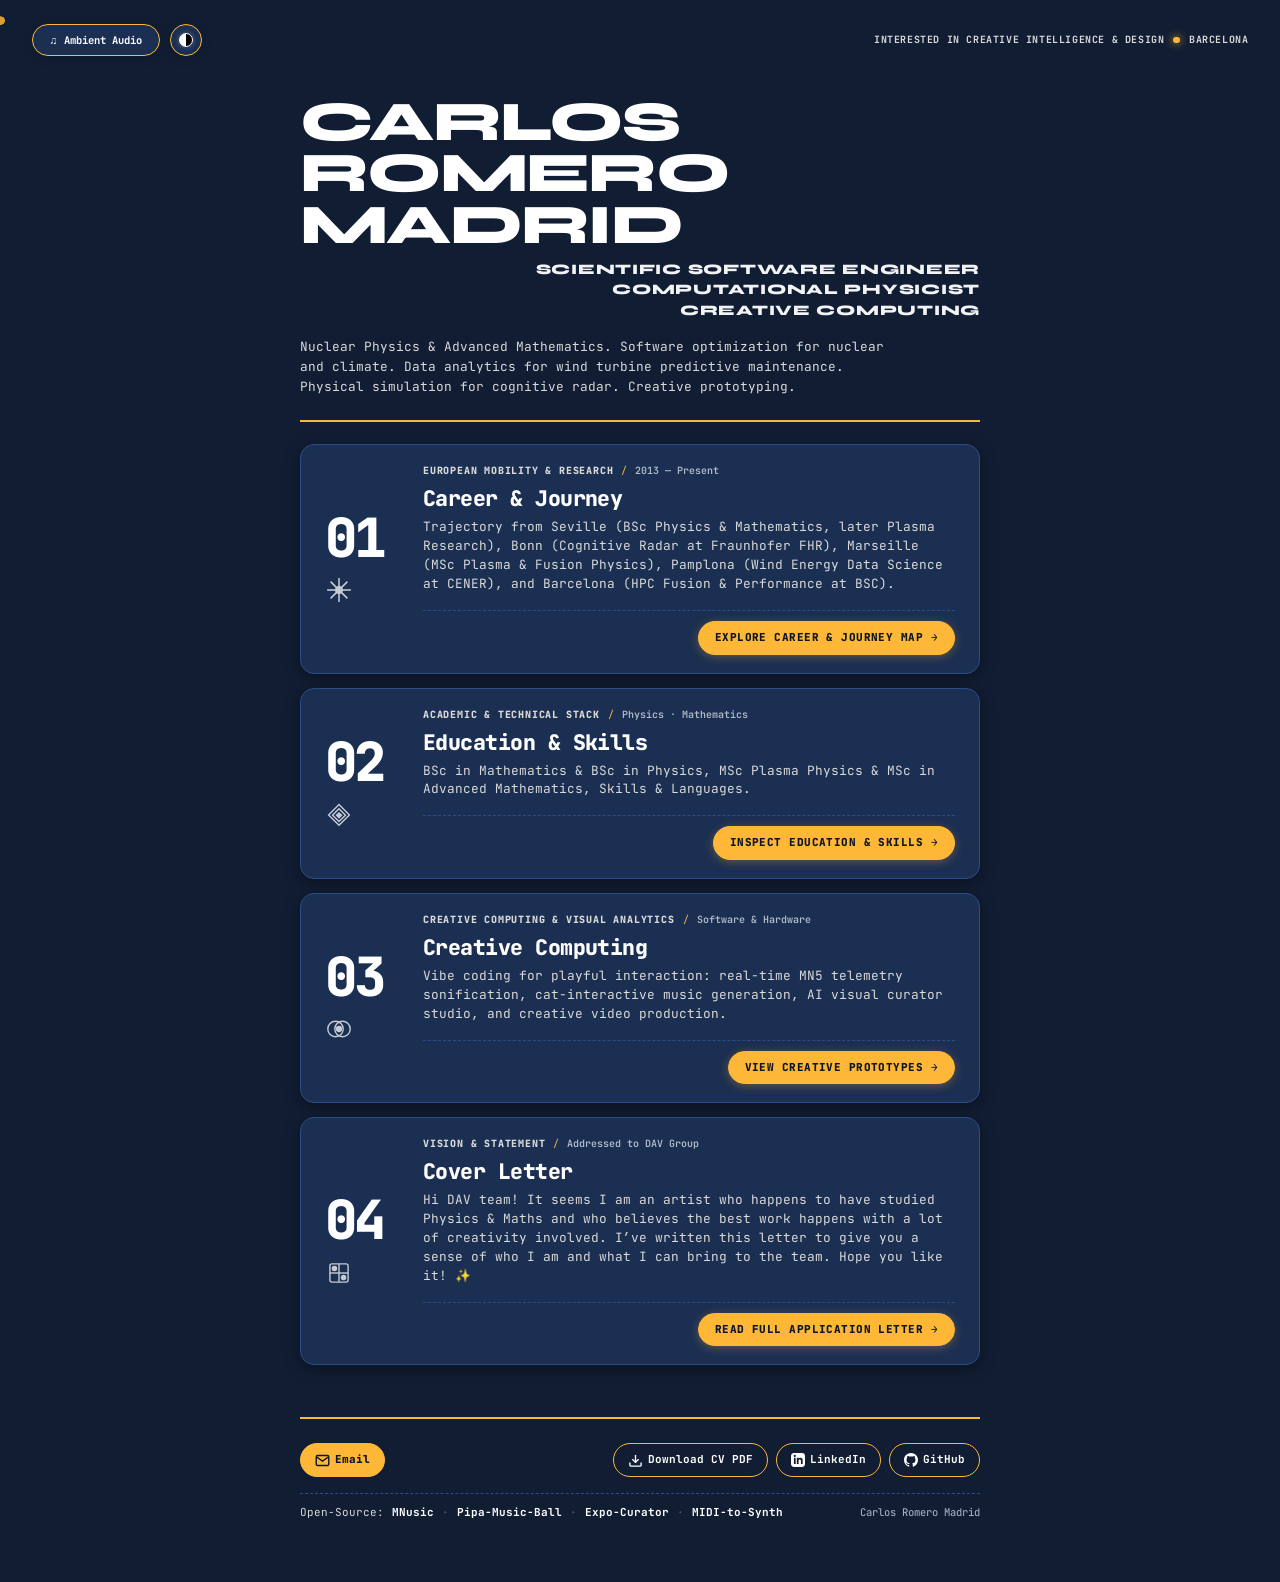
==== builder.html @ df76ac2b "feat: implement interactive in-place visual studio, category sync, and footer button reordering" ====
<!DOCTYPE html>
<html lang="en">
<head>
  <meta charset="UTF-8">
  <meta name="viewport" content="width=device-width, initial-scale=1.0">
  <title>Carlos Romero Madrid — Portfolio & Trajectory</title>
  
  <!-- Curated Modernist Typeface Pairing: Syne 800 & JetBrains Mono -->
  <link rel="preconnect" href="https://fonts.googleapis.com">
  <link rel="preconnect" href="https://fonts.gstatic.com" crossorigin>
  <link href="https://fonts.googleapis.com/css2?family=JetBrains+Mono:ital,wght@0,400;0,500;0,600;0,700;0,800;1,400;1,700&family=Syne:wght@700;800;900&display=swap" rel="stylesheet">
  
  <!-- Favicon: Yellow ball matching webpage aesthetic -->
  <link rel="icon" type="image/svg+xml" href="favicon.svg">
  <link rel="icon" type="image/png" href="favicon.png">
  <link rel="shortcut icon" href="favicon.ico">
  
  <!-- Leaflet CSS & JS for high quality real interactive map -->
  <link rel="stylesheet" href="https://unpkg.com/leaflet@1.9.4/dist/leaflet.css" integrity="sha256-p4NxAoJBhIIN+hmNHrzRCf9tD/miZyoHS5obTRR9BMY=" crossorigin=""/>
  <script src="https://unpkg.com/leaflet@1.9.4/dist/leaflet.js" integrity="sha256-20nQCchB9co0qIjJZRGuk2/Z9VM+kNiyxNV1lvTlZBo=" crossorigin=""></script>

  <!-- External Content Config (Synchronously preloads cover letter data) -->
  <script src="cover_letter.js"></script>

  <!-- In-Place Interactive Editor Styles (Admin Only) -->
  <link rel="stylesheet" href="editor.css">

  <style>
    /* =========================================================
       HIGH-CONTRAST BLACK & WHITE EDITORIAL DESIGN SYSTEM
       Default: Day Mode (Luminous White Canvas)
       Toggle:  Night Mode (80% Black Canvas #333333)
       Typography: Syne 800 (Header + Subtitle) · JetBrains Mono (The Rest)
       ========================================================= */
    :root {
      /* Day Mode Palette: Crimson & Raw Linen (Default on page load) */
      --bw-bg: #f7f4ea; /* Raw Washi Paper Linen */
      --bw-surface: #ffffff;
      --bw-surface-hover: #fff4b8; /* Luminous Golden Butter Yellow */
      --bw-surface-sunken: #eee9dc;
      
      --bw-border: #c92a2a; /* Sumi Lacquer Crimson */
      --bw-border-medium: #1d1c19; /* Sumi Ink Black */
      --bw-border-subtle: #ddd6c3;
      
      --bw-text: #1d1c19;
      --bw-text-muted: #56534a;
      --bw-text-dim: #888275;
      
      --bw-btn-bg: #c92a2a;
      --bw-btn-text: #ffffff;
      --bw-btn-border: #1d1c19;
      --bw-btn-hover-bg: #de3535;
      
      --bw-pill-bg: #ede7d7;
      --bw-pill-text: #c92a2a;
      --bw-pill-border: #c92a2a;

      /* Typography Family Design Tokens: Syne 800 + JetBrains Mono */
      --font-display: 'Syne', sans-serif;
      --font-mono: 'JetBrains Mono', monospace;
      --font-body: 'JetBrains Mono', monospace;
    }

    /* Editorial Day Palette (Classic High-Contrast B&W) */
    html.theme-editorial-day, body.theme-editorial-day {
      --bw-bg: #ffffff;
      --bw-surface: #ffffff;
      --bw-surface-hover: #f5f5f5;
      --bw-surface-sunken: #f8f8f8;
      
      --bw-border: #000000;
      --bw-border-medium: #b0b0b0;
      --bw-border-subtle: #e4e4e7;
      
      --bw-text: #000000;
      --bw-text-muted: #52525b;
      --bw-text-dim: #888888;
      
      --bw-btn-bg: #000000;
      --bw-btn-text: #ffffff;
      --bw-btn-border: #000000;
      --bw-btn-hover-bg: #27272a;
      
      --bw-pill-bg: #f4f4f5;
      --bw-pill-text: #000000;
      --bw-pill-border: #d4d4d8;
    }

    /* Night Mode Palette (80% Black Canvas #333333 instead of 100% #000000) */
    html.theme-night, body.theme-night {
      --bw-bg: #333333; /* 80% black */
      --bw-surface: #262626;
      --bw-surface-hover: #363636;
      --bw-surface-sunken: #1c1c1c;
      
      --bw-border: #ffffff;
      --bw-border-medium: #666666;
      --bw-border-subtle: #444444;
      
      --bw-text: #ffffff;
      --bw-text-muted: #d4d4d8;
      --bw-text-dim: #a1a1aa;
      
      --bw-btn-bg: #ffffff;
      --bw-btn-text: #000000;
      --bw-btn-border: #ffffff;
      --bw-btn-hover-bg: #e4e4e7;
      
      --bw-pill-bg: #202020;
      --bw-pill-text: #ffffff;
      --bw-pill-border: #444444;
    }

    /* =========================================================
       COLOR PALETTES SUITE (Selectable via Dropdown Menu)
       ========================================================= */

    /* Palette 1: Black & Silver (Obsidian & Liquid Chrome) */
    html.theme-black-silver, body.theme-black-silver {
      --bw-bg: #0b0c0e;
      --bw-surface: #14161b;
      --bw-surface-hover: #1e2129;
      --bw-surface-sunken: #0e1014;
      
      --bw-border: #d4d8e2; /* Liquid Sterling Silver */
      --bw-border-medium: #88909f; /* Brushed Chrome */
      --bw-border-subtle: #2b303c;
      
      --bw-text: #f0f3f8; /* Platinum Silver */
      --bw-text-muted: #b4bac6; /* Cool Silver Mist */
      --bw-text-dim: #707888;
      
      --bw-btn-bg: #d4d8e2;
      --bw-btn-text: #0b0c0e;
      --bw-btn-border: #d4d8e2;
      --bw-btn-hover-bg: #eef1f7;
      
      --bw-pill-bg: #1a1d24;
      --bw-pill-text: #e2e6ef;
      --bw-pill-border: #3b4252;
    }

    /* Palette 2: Touareg & Couple of Complementaries (Cobalt, Desert Sand & Terracotta) */
    html.theme-touareg, body.theme-touareg {
      --bw-bg: #0a1420; /* Deep Saharan Night Indigo */
      --bw-surface: #12243a; /* Touareg Cobalt Blue */
      --bw-surface-hover: #193352;
      --bw-surface-sunken: #0c1827;
      
      --bw-border: #e07a5f; /* Terracotta Desert Copper */
      --bw-border-medium: #f4a261; /* Saharan Dune Sand / Golden Ochre */
      --bw-border-subtle: #1f3b5e;
      
      --bw-text: #faf7f2; /* Saharan Dune Linen */
      --bw-text-muted: #cad7e5; /* Twilight Blue Mist */
      --bw-text-dim: #7b97b5;
      
      --bw-btn-bg: #e07a5f;
      --bw-btn-text: #0a1420;
      --bw-btn-border: #f4a261;
      --bw-btn-hover-bg: #eb8c73;
      
      --bw-pill-bg: #162c47;
      --bw-pill-text: #f4a261;
      --bw-pill-border: #e07a5f;
    }

    /* Palette 3: Yellow & A Complementary (Bauhaus Solar Yellow & Electric Iris Violet) */
    html.theme-cyber-yellow, body.theme-cyber-yellow {
      --bw-bg: #0c0d10; /* Deep Carbon Obsidian */
      --bw-surface: #17181f; /* Matte Graphite */
      --bw-surface-hover: #22232d;
      --bw-surface-sunken: #111217;
      
      --bw-border: #ffe600; /* Solar Bauhaus Yellow */
      --bw-border-medium: #7c5cff; /* Electric Iris Violet Complementary */
      --bw-border-subtle: #2f2a48;
      
      --bw-text: #ffffff;
      --bw-text-muted: #d8d8e5;
      --bw-text-dim: #8b8b9e;
      
      --bw-btn-bg: #ffe600;
      --bw-btn-text: #0c0d10;
      --bw-btn-border: #ffe600;
      --bw-btn-hover-bg: #fff04d;
      
      --bw-pill-bg: #1f1c34;
      --bw-pill-text: #ffe600;
      --bw-pill-border: #7c5cff;
    }

    /* Palette 4: Nordic Pine & Copper (LUMI Supercomputing / Finnish Spruce) */
    html.theme-nordic-pine, body.theme-nordic-pine {
      --bw-bg: #081410; /* Boreal Spruce Forest */
      --bw-surface: #10241c; /* Dark Alpine Pine */
      --bw-surface-hover: #183529;
      --bw-surface-sunken: #0c1a14;
      
      --bw-border: #3ddc97; /* Northern Lights Aurora Mint */
      --bw-border-medium: #e26d46; /* Arctic Sauna Copper */
      --bw-border-subtle: #1c3d2f;
      
      --bw-text: #f1f7f3; /* Birch Snow White */
      --bw-text-muted: #afc9bd;
      --bw-text-dim: #688c7c;
      
      --bw-btn-bg: #e26d46;
      --bw-btn-text: #081410;
      --bw-btn-border: #3ddc97;
      --bw-btn-hover-bg: #eb7f5a;
      
      --bw-pill-bg: #152e24;
      --bw-pill-text: #3ddc97;
      --bw-pill-border: #e26d46;
    }

    /* Palette 5: MareNostrum 5 (Deep Mediterranean Blue & Champagne Gold) */
    html.theme-marenostrum, body.theme-marenostrum {
      --bw-bg: #050e1d; /* Supercomputing Deep Ocean */
      --bw-surface: #0c1b33; /* MareNostrum Cobalt */
      --bw-surface-hover: #132749;
      --bw-surface-sunken: #071325;
      
      --bw-border: #00f0ff; /* Interconnect Petascale Cyan */
      --bw-border-medium: #d4af37; /* Torre Girona Chapel Gold */
      --bw-border-subtle: #16325c;
      
      --bw-text: #f2f7fd; /* Starlight Ice White */
      --bw-text-muted: #b4c9e4;
      --bw-text-dim: #6986ab;
      
      --bw-btn-bg: #d4af37;
      --bw-btn-text: #050e1d;
      --bw-btn-border: #00f0ff;
      --bw-btn-hover-bg: #e5c358;
      
      --bw-pill-bg: #102340;
      --bw-pill-text: #00f0ff;
      --bw-pill-border: #d4af37;
    }

    /* Palette 6: Crimson & Raw Linen (Japanese Editorial Warm Paper) */
    html.theme-crimson-linen, body.theme-crimson-linen {
      --bw-bg: #f7f4ea; /* Raw Washi Paper Linen */
      --bw-surface: #ffffff;
      --bw-surface-hover: #fff4b8; /* Luminous Golden Butter Yellow */
      --bw-surface-sunken: #eee9dc;
      
      --bw-border: #c92a2a; /* Sumi Lacquer Crimson */
      --bw-border-medium: #1d1c19; /* Sumi Ink Black */
      --bw-border-subtle: #ddd6c3;
      
      --bw-text: #1d1c19;
      --bw-text-muted: #56534a;
      --bw-text-dim: #888275;
      
      --bw-btn-bg: #c92a2a;
      --bw-btn-text: #ffffff;
      --bw-btn-border: #1d1c19;
      --bw-btn-hover-bg: #de3535;
      
      --bw-pill-bg: #ede7d7;
      --bw-pill-text: #c92a2a;
      --bw-pill-border: #c92a2a;
    }

    /* Palette 7: Deep Blue & Glacial Salt (Image 1 Palette) */
    /* Palette 7: Deep Blue & Glacial Salt (Default Night Mode) */
    /* Deep Blue #111d33 · Surface #1b2f52 · Accent Yellow #FEB737 · Glacial Salt #B1BBC8 */
    html.theme-deep-blue, body.theme-deep-blue {
      --bw-bg: #111d33;
      --bw-surface: #1b2f52;
      --bw-surface-hover: #233e6b;
      --bw-surface-sunken: #0c1626;
      
      --bw-border: #FEB737; /* Honey Yellow outer line as card 2 */
      --bw-border-medium: #FEB737;
      --bw-border-subtle: #2A4D88; /* Deep Blue */
      
      --bw-text: #ffffff;
      --bw-text-muted: #D9D9D8; /* Concerto */
      --bw-text-dim: #B1BBC8; /* Glacial Salt */
      
      --bw-btn-bg: #FEB737; /* Yellow highlight button */
      --bw-btn-text: #0c1626; /* Deep obsidian for max contrast */
      --bw-btn-border: #FEB737;
      --bw-btn-hover-bg: #ffd276;
      
      --bw-pill-bg: #152542;
      --bw-pill-text: #FEB737;
      --bw-pill-border: #FEB737;
    }

    /* In Deep Blue & Glacial: cards at rest have clean subtle dark borders */
    body.theme-deep-blue .editorial-card {
      border: 1.5px solid var(--bw-border-subtle) !important;
      background: #1b2f52 !important;
      box-shadow: 0 4px 16px rgba(0, 0, 0, 0.35) !important;
    }
    /* The yellow outer line ONLY appears when HOVERING over the cards */
    body.theme-deep-blue .editorial-card:hover {
      border: 2px solid #FEB737 !important;
      background: #233e6b !important;
      box-shadow: 0 10px 28px rgba(254, 183, 55, 0.32) !important;
      transform: translateY(-2px);
    }

    /* In Deep Blue & Glacial: "Explore" "View..." action prompt boxes are yellow #FEB737 */
    body.theme-deep-blue .action-prompt-btn {
      background: #FEB737 !important;
      color: #0c1626 !important;
      border: 1.5px solid #FEB737 !important;
      font-weight: 800 !important;
      box-shadow: 0 2px 10px rgba(254, 183, 55, 0.30) !important;
    }
    body.theme-deep-blue .action-prompt-btn:hover,
    body.theme-deep-blue .editorial-card:hover .action-prompt-btn {
      background: #ffd276 !important;
      color: #0c1626 !important;
      border-color: #ffd276 !important;
      box-shadow: 0 4px 18px rgba(254, 183, 55, 0.50) !important;
      transform: translateY(-2px);
    }

    body.theme-deep-blue .btn-hero-primary {
      background: #FEB737 !important;
      color: #0c1626 !important;
      border: 1.5px solid #FEB737 !important;
      font-weight: 800 !important;
    }
    body.theme-deep-blue .btn-hero-primary:hover {
      background: #ffd276 !important;
      color: #0c1626 !important;
    }

    /* Palette 8: Indigo, Honey & Periwinkle (Image 2 Palette Dark) */
    /* Indigo #543786 · Honey #FEB737 · Periwinkle #A7B5FE · Sea Breeze #7BB8C0 · Lemon Meringue #FFEBAD */
    html.theme-indigo-honey, body.theme-indigo-honey {
      --bw-bg: #1c112e;
      --bw-surface: #2d1b4a; /* Indigo Base */
      --bw-surface-hover: #3d2564;
      --bw-surface-sunken: #150c23;
      
      --bw-border: #FEB737; /* Honey */
      --bw-border-medium: #A7B5FE; /* Periwinkle */
      --bw-border-subtle: #543786; /* Indigo */
      
      --bw-text: #FFEBAD; /* Lemon Meringue */
      --bw-text-muted: #A7B5FE; /* Periwinkle */
      --bw-text-dim: #7BB8C0; /* Sea Breeze */
      
      --bw-btn-bg: #FEB737; /* Honey */
      --bw-btn-text: #1c112e;
      --bw-btn-border: #FFEBAD; /* Lemon Meringue */
      --bw-btn-hover-bg: #ffc966;
      
      --bw-pill-bg: #271642;
      --bw-pill-text: #FFEBAD; /* Lemon Meringue */
      --bw-pill-border: #7BB8C0; /* Sea Breeze */
    }

    /* Palette 9: Lemon Meringue & Sea Breeze (Image 2 Palette Light) */
    html.theme-lemon-meringue, body.theme-lemon-meringue {
      --bw-bg: #FFEBAD; /* Lemon Meringue Canvas */
      --bw-surface: #fffdf5;
      --bw-surface-hover: #fcf4dc;
      --bw-surface-sunken: #f5df9c;
      
      --bw-border: #543786; /* Indigo */
      --bw-border-medium: #7BB8C0; /* Sea Breeze */
      --bw-border-subtle: #e5cd85;
      
      --bw-text: #543786; /* Indigo */
      --bw-text-muted: #3a2260;
      --bw-text-dim: #7BB8C0; /* Sea Breeze */
      
      --bw-btn-bg: #543786; /* Indigo */
      --bw-btn-text: #FFEBAD; /* Lemon Meringue */
      --bw-btn-border: #FEB737; /* Honey */
      --bw-btn-hover-bg: #6e48b0;
      
      --bw-pill-bg: #f8e5b0;
      --bw-pill-text: #543786;
      --bw-pill-border: #7BB8C0; /* Sea Breeze */
    }

    * {
      box-sizing: border-box;
      margin: 0;
      padding: 0;
    }

    html {
      margin: 0;
      padding: 0;
      box-sizing: border-box;
      min-height: 100vh;
      overflow-y: scroll; /* Dedicated viewport vertical scrollbar */
      overflow-x: hidden;
      background-color: var(--bw-bg);
      color: var(--bw-text);
      transition: background-color 0.25s ease, color 0.25s ease;
    }

    body {
      margin: 0;
      padding: 0;
      box-sizing: border-box;
      min-height: 100vh;
      overflow: visible;
      background-color: var(--bw-bg);
      color: var(--bw-text);
      font-family: var(--font-body);
      font-size: 13.5px;
      line-height: 1.6;
      display: flex;
      flex-direction: column;
      align-items: center;
      position: relative;
      transition: background-color 0.25s ease, color 0.25s ease;
    }

    /* Subtle Ambient Canvas Background */
    #ambient-particles-canvas {
      position: fixed;
      top: 0;
      left: 0;
      width: 100vw;
      height: 100vh;
      pointer-events: none;
      z-index: 0;
      opacity: 0.85;
    }

    /* MAIN CONTAINER — Horizontally narrower (720px) with balanced 2.5cm-higher breathing room */
    .container {
      max-width: 720px;
      width: 100%;
      margin: 0 auto;
      padding: clamp(70px, 9vh, 90px) 20px 60px;
      display: flex;
      flex-direction: column;
      position: relative;
      z-index: 1;
      box-sizing: border-box;
    }

    /* =========================================================
       HERO HEADER — Typographic, Compact Vertical Height
       ========================================================= */
    .hero-header {
      padding: 16px 0 24px;
      display: flex;
      flex-direction: column;
      gap: 16px;
      border-bottom: 2px solid var(--bw-border);
      margin-bottom: 22px;
    }

    /* Top Status Dock — Positioned absolutely so it naturally scrolls up with the page & NEVER intersects below */
    .top-status-dock {
      position: absolute;
      top: 24px;
      right: 32px;
      height: 32px;
      z-index: 900;
      display: flex;
      align-items: center;
      justify-content: flex-end;
      transition: opacity 0.18s cubic-bezier(0.16, 1, 0.3, 1), transform 0.18s cubic-bezier(0.16, 1, 0.3, 1);
      will-change: opacity, transform;
    }

    /* Rapid fade-out on scroll: Disappears fast across a short vertical space */
    .top-status-dock.is-scrolled {
      opacity: 0 !important;
      pointer-events: none !important;
      transform: translateY(-8px) !important;
    }

    .status-badge {
      display: inline-flex;
      align-items: center;
      font-family: var(--font-mono);
      font-size: 10px;
      font-weight: 700;
      letter-spacing: 0.06em;
      text-transform: uppercase;
      color: var(--bw-text-muted);
      white-space: nowrap;
      min-width: 0;
      line-height: 1;
    }

    .status-text-full,
    .status-text-short {
      display: inline-flex;
      align-items: center;
      gap: 8px;
    }

    .status-text-short {
      display: none;
    }

    @media (max-width: 1140px) {
      .status-text-full {
        display: none;
      }
      .status-text-short {
        display: inline-flex;
      }
    }

    .status-dot {
      width: 6.5px;
      height: 6.5px;
      border-radius: 50%;
      background: var(--bw-border);
      box-shadow: 0 0 8px var(--bw-border);
      animation: status-pulse 2s infinite ease-in-out;
      flex-shrink: 0;
      display: inline-block;
      vertical-align: middle;
      margin: 0 1px;
    }
    @keyframes status-pulse {
      0% { opacity: 0.4; transform: scale(0.85); }
      50% { opacity: 1; transform: scale(1.2); }
      100% { opacity: 0.4; transform: scale(0.85); }
    }

    /* Hero Controls — Positioned at the most left, outside the central container */
    .hero-controls {
      position: fixed;
      top: 24px;
      left: 32px;
      z-index: 900;
      display: flex;
      align-items: center;
      gap: 10px;
    }

    @media (max-width: 860px) {
      .container {
        padding-top: 36px;
      }
      .hero-controls {
        position: static;
        justify-content: flex-start;
        max-width: 720px;
        width: 100%;
        margin: 14px auto 0;
        padding: 0 20px;
        box-sizing: border-box;
      }
      .top-status-dock {
        position: static;
        justify-content: flex-end;
        max-width: 720px;
        width: 100%;
        margin: 8px auto 0;
        padding: 0 20px;
        box-sizing: border-box;
        height: auto;
      }
    }

    .btn-ctrl {
      background: var(--bw-surface);
      color: var(--bw-text);
      border: 1.5px solid var(--bw-border-medium);
      border-radius: 9999px;
      padding: 6px 14px;
      font-family: var(--font-mono);
      font-size: 10.5px;
      font-weight: 700;
      cursor: pointer;
      display: inline-flex;
      align-items: center;
      gap: 7px;
      transition: all 0.2s cubic-bezier(0.16, 1, 0.3, 1);
      box-sizing: border-box;
      white-space: nowrap;
      height: 32px;
      box-shadow: 0 3px 12px rgba(0, 0, 0, 0.12);
    }
    .btn-ctrl:hover {
      border-color: var(--bw-border);
      background: var(--bw-surface-hover);
      transform: translateY(-1px);
      box-shadow: 0 6px 18px rgba(0, 0, 0, 0.18);
    }
    .btn-ctrl.playing {
      background: var(--bw-btn-bg);
      color: var(--bw-btn-text);
      border-color: var(--bw-btn-border);
    }

    /* Sleek icon-only toggle button to prevent any overlap with card 01 */
    #btn-theme-toggle {
      width: 32px;
      height: 32px;
      padding: 0;
      justify-content: center;
      flex-shrink: 0;
    }

    #btn-mnusic-audio {
      min-width: 128px;
      justify-content: center;
    }

    /* Palette Dropdown Selector Styling */
    .palette-select-wrap {
      position: relative;
      display: inline-flex;
      align-items: center;
    }

    .palette-select {
      background: var(--bw-surface);
      color: var(--bw-text);
      border: 1.5px solid var(--bw-border-medium);
      border-radius: 9999px;
      padding: 5px 24px 5px 10px;
      font-family: var(--font-mono);
      font-size: 10px;
      font-weight: 700;
      cursor: pointer;
      appearance: none;
      -webkit-appearance: none;
      -moz-appearance: none;
      background-image: url("data:image/svg+xml,%3Csvg xmlns='http://www.w3.org/2000/svg' width='10' height='10' viewBox='0 0 24 24' fill='none' stroke='%23888888' stroke-width='2.5' stroke-linecap='round' stroke-linejoin='round'%3E%3Cpolyline points='6 9 12 15 18 9'%3E%3C/polyline%3E%3C/svg%3E");
      background-repeat: no-repeat;
      background-position: calc(100% - 9px) center;
      background-size: 10px;
      transition: all 0.2s cubic-bezier(0.16, 1, 0.3, 1);
      box-sizing: border-box;
      white-space: nowrap;
      height: 29px;
      min-width: 154px;
    }

    .palette-select:hover {
      border-color: var(--bw-border);
      background-color: var(--bw-surface-hover);
      transform: translateY(-1px);
    }

    .palette-select:focus {
      outline: none;
      border-color: var(--bw-border);
      box-shadow: 0 0 0 2px rgba(0, 0, 0, 0.15);
    }

    .palette-select option {
      background: var(--bw-surface);
      color: var(--bw-text);
      font-family: var(--font-mono);
      font-size: 11px;
      padding: 6px 10px;
    }

    /* Vertical Half-Black Half-White Split Disc Icon */
    .split-disc {
      width: 14px;
      height: 14px;
      border-radius: 50%;
      border: 1.5px solid currentColor;
      background: linear-gradient(to right, #000000 50%, #ffffff 50%);
      display: inline-block;
      flex-shrink: 0;
      box-shadow: 0 0 5px rgba(0, 0, 0, 0.2);
      transition: transform 0.35s cubic-bezier(0.34, 1.56, 0.64, 1);
    }
    .btn-ctrl:hover .split-disc {
      transform: rotate(180deg);
    }
    body.theme-night .split-disc,
    body.theme-black-silver .split-disc,
    body.theme-touareg .split-disc,
    body.theme-cyber-yellow .split-disc,
    body.theme-nordic-pine .split-disc,
    body.theme-marenostrum .split-disc,
    body.theme-deep-blue .split-disc,
    body.theme-indigo-honey .split-disc {
      box-shadow: 0 0 5px rgba(255, 255, 255, 0.3);
      transform: rotate(180deg);
    }
    body.theme-night .btn-ctrl:hover .split-disc,
    body.theme-black-silver .btn-ctrl:hover .split-disc,
    body.theme-touareg .btn-ctrl:hover .split-disc,
    body.theme-cyber-yellow .btn-ctrl:hover .split-disc,
    body.theme-nordic-pine .btn-ctrl:hover .split-disc,
    body.theme-marenostrum .btn-ctrl:hover .split-disc,
    body.theme-deep-blue .btn-ctrl:hover .split-disc,
    body.theme-indigo-honey .btn-ctrl:hover .split-disc {
      transform: rotate(360deg);
    }

    /* Modernist Vector Emblems (Book of Shapes) */
    .shape-emblem {
      width: 28px;
      height: 28px;
      display: inline-flex;
      align-items: center;
      justify-content: center;
      color: var(--bw-text);
      opacity: 0.75;
      margin-top: 6px;
      transition: all 0.3s cubic-bezier(0.34, 1.56, 0.64, 1);
    }
    .editorial-card:hover .shape-emblem {
      opacity: 1;
      transform: scale(1.15) rotate(45deg);
    }

    .hero-name-block {
      display: flex;
      flex-direction: column;
      gap: 8px;
    }

    h1.hero-name {
      font-family: var(--font-display); /* Syne 800 display */
      font-size: clamp(34px, 5.4vw, 56px);
      font-weight: 800;
      letter-spacing: -0.03em;
      line-height: 0.88;
      color: var(--bw-text);
      margin: 0;
      text-transform: uppercase;
      display: flex;
      flex-direction: column;
      gap: 2px;
      overflow: visible;
    }

    .hero-name-line {
      display: block !important;
      width: max-content !important;
      transform-origin: left center !important;
      will-change: transform, letter-spacing;
      backface-visibility: hidden;
      -webkit-backface-visibility: hidden;
    }

    /* Independent, relaxed, slow dynamic stretching for each line — Awakens only after first scroll down */
    body.typography-awakened .hero-name-line-1 {
      animation: stretch-line-1 9.4s ease-in-out infinite alternate !important;
    }

    body.typography-awakened .hero-name-line-2 {
      animation: stretch-line-2 13.0s ease-in-out infinite alternate !important;
      animation-delay: -4.2s !important;
    }

    body.typography-awakened .hero-name-line-3 {
      animation: stretch-line-3 10.8s ease-in-out infinite alternate !important;
      animation-delay: -6.8s !important;
    }

    @keyframes stretch-line-1 {
      0% {
        transform: scaleX(0.96);
        letter-spacing: -0.03em;
      }
      100% {
        transform: scaleX(1.22);
        letter-spacing: 0.04em;
      }
    }

    @keyframes stretch-line-2 {
      0% {
        transform: scaleX(0.94);
        letter-spacing: -0.035em;
      }
      100% {
        transform: scaleX(1.26);
        letter-spacing: 0.05em;
      }
    }

    @keyframes stretch-line-3 {
      0% {
        transform: scaleX(0.95);
        letter-spacing: -0.028em;
      }
      100% {
        transform: scaleX(1.24);
        letter-spacing: 0.042em;
      }
    }

    /* 3 Dedicated Professional Roles positioned below the name at the right of the composition page */
    .hero-roles-right {
      display: flex;
      flex-direction: column;
      align-self: flex-end;
      align-items: flex-end;
      text-align: right;
      margin: 4px 0 10px auto;
      gap: 3px;
      width: fit-content;
    }

    .hero-role-item {
      font-family: var(--font-display); /* Syne 800 display */
      font-size: clamp(11.5px, 1.35vw, 14.5px);
      font-weight: 800;
      letter-spacing: 0.05em;
      text-transform: uppercase;
      color: var(--bw-text);
      opacity: 0.95;
      white-space: nowrap;
      line-height: 1.2;
      text-align: right;
    }

    .hero-discipline {
      display: none;
    }

    .hero-bio {
      font-family: var(--font-mono); /* JetBrains Mono */
      font-size: 12.8px;
      line-height: 1.55;
      color: var(--bw-text-muted);
      max-width: 660px;
      margin: 0;
      display: block;
    }

    .hero-bio-line {
      display: block;
      margin: 0;
      padding: 0;
      line-height: inherit;
    }

    .hero-actions-row {
      display: flex;
      flex-wrap: wrap;
      gap: 8px;
      align-items: center;
      margin-top: 4px;
    }

    .btn-hero {
      display: inline-flex;
      align-items: center;
      gap: 5px;
      padding: 7px 14px;
      border-radius: 9999px;
      font-family: var(--font-mono);
      font-size: 11px;
      font-weight: 700;
      text-decoration: none;
      transition: all 0.22s cubic-bezier(0.16, 1, 0.3, 1);
      cursor: pointer;
      white-space: nowrap;
    }
    .btn-hero-primary {
      background: var(--bw-btn-bg);
      color: var(--bw-btn-text);
      border: 1.5px solid var(--bw-btn-border);
    }
    .btn-hero-primary:hover {
      background: var(--bw-btn-hover-bg);
      transform: translateY(-1px);
      box-shadow: 0 4px 14px rgba(0, 0, 0, 0.2);
    }
    body.theme-night .btn-hero-primary:hover {
      box-shadow: 0 4px 14px rgba(255, 255, 255, 0.25);
    }
    .btn-hero-secondary {
      background: transparent;
      color: var(--bw-text);
      border: 1.5px solid var(--bw-border-medium);
    }
    .btn-hero-secondary:hover {
      border-color: var(--bw-border);
      background: var(--bw-surface-hover);
      transform: translateY(-1px);
    }


    /* =========================================================
       VERTICAL 1-COLUMN LIST WITH BIG NUMBERS ON THE LEFT
       Compact vertical footprint for effortless, minimal scrolling
       ========================================================= */

    .vertical-cards-list {
      display: flex;
      flex-direction: column;
      gap: 14px;
      margin-bottom: 30px;
    }

    .editorial-card {
      background: var(--bw-surface);
      border: 1.5px solid var(--bw-border-subtle);
      border-radius: 14px;
      padding: 18px 24px;
      cursor: pointer;
      position: relative;
      transition: all 0.24s cubic-bezier(0.16, 1, 0.3, 1);
      box-shadow: 0 3px 12px rgba(0, 0, 0, 0.05);
      overflow: hidden;
    }
    .editorial-card:hover {
      border-color: var(--bw-border);
      background: var(--bw-surface-hover);
      transform: translateY(-2px);
      box-shadow: 0 10px 24px rgba(0, 0, 0, 0.10);
    }
    body.theme-crimson-linen .editorial-card:hover {
      box-shadow: 0 10px 24px rgba(200, 140, 20, 0.16), 0 4px 10px rgba(0, 0, 0, 0.06);
    }
    body.theme-night .editorial-card {
      box-shadow: 0 4px 16px rgba(0, 0, 0, 0.35);
    }
    body.theme-night .editorial-card:hover {
      box-shadow: 0 10px 28px rgba(0, 0, 0, 0.5);
    }

    .card-grid-inner {
      display: grid;
      grid-template-columns: 78px 1fr;
      gap: 20px;
      align-items: center;
    }

    /* LEFT COLUMN: THE BIG NUMBER */
    .card-num-col {
      display: flex;
      flex-direction: column;
      align-items: flex-start;
      gap: 8px;
      padding-top: 0;
    }

    .card-big-num {
      font-size: clamp(38px, 4.6vw, 54px);
      font-weight: 900;
      line-height: 0.9;
      letter-spacing: -0.05em;
      color: var(--bw-text);
      display: block;
      transition: transform 0.22s ease;
    }
    .editorial-card:hover .card-big-num {
      transform: scale(1.04);
    }

    /* RIGHT COLUMN: CARD CONTENT */
    .card-content-col {
      display: flex;
      flex-direction: column;
      gap: 6px;
    }

    .card-meta-line {
      display: flex;
      align-items: center;
      gap: 8px;
      flex-wrap: wrap;
    }

    .meta-tag {
      font-family: var(--font-mono);
      font-size: 10px;
      font-weight: 800;
      letter-spacing: 0.08em;
      text-transform: uppercase;
      color: var(--bw-text-muted);
    }

    .meta-bullet {
      color: var(--bw-border-medium);
      font-size: 10px;
    }

    .meta-period {
      font-family: var(--font-mono);
      font-size: 10px;
      font-weight: 600;
      color: var(--bw-text-dim);
    }

    .card-title {
      font-family: var(--font-mono);
      font-size: clamp(17px, 2.1vw, 21.5px);
      font-weight: 800;
      line-height: 1.25;
      letter-spacing: -0.025em;
      color: var(--bw-text);
      margin: 0;
    }

    .card-desc {
      font-size: 12.8px;
      line-height: 1.48;
      color: var(--bw-text-muted);
      margin: 0;
      max-width: 620px;
    }

    .card-action-row {
      display: flex;
      align-items: center;
      justify-content: flex-end;
      margin-top: 10px;
      padding-top: 10px;
      border-top: 1px dashed var(--bw-border-subtle);
    }

    .action-prompt-btn {
      font-family: var(--font-mono);
      font-size: 11px;
      font-weight: 800;
      letter-spacing: 0.04em;
      text-transform: uppercase;
      color: var(--bw-btn-text);
      background: var(--bw-btn-bg);
      border: 1.5px solid var(--bw-btn-border);
      padding: 7px 16px;
      border-radius: 9999px;
      display: inline-flex;
      align-items: center;
      gap: 6px;
      transition: all 0.22s cubic-bezier(0.16, 1, 0.3, 1);
      box-shadow: 0 2px 8px rgba(0, 0, 0, 0.08);
      cursor: pointer;
    }

    .editorial-card:hover .action-prompt-btn {
      background: var(--bw-btn-hover-bg);
      color: var(--bw-btn-text);
      transform: translateX(3px);
      box-shadow: 0 4px 14px rgba(0, 0, 0, 0.16);
    }

    /* SECTION 02: Kept exactly as the others in Day Mode */
    .card-section-02 {
      border: 1.5px solid var(--bw-border-subtle);
      background: var(--bw-surface);
      box-shadow: 0 3px 12px rgba(0, 0, 0, 0.05);
    }
    .card-section-02:hover {
      border-color: var(--bw-border);
      background: var(--bw-surface-hover);
      transform: translateY(-2px);
      box-shadow: 0 10px 24px rgba(0, 0, 0, 0.10);
    }
    #modal-foundations .sub-card {
      border: 1.5px solid var(--bw-border-subtle);
      background: var(--bw-surface);
      box-shadow: 0 4px 14px rgba(0, 0, 0, 0.16);
      transition: all 0.25s ease;
    }
    #modal-foundations .sub-card:hover {
      border-color: var(--bw-border);
      background: var(--bw-surface-hover);
      transform: translateY(-2px);
      box-shadow: 0 8px 24px rgba(0, 0, 0, 0.28);
    }

    /* CURRENT EXPERIENCE HIGHLIGHT */
    .timeline-card.is-current {
      border: 2px solid var(--bw-border) !important;
      background: var(--bw-surface) !important;
      box-shadow: 0 6px 20px rgba(0, 0, 0, 0.22);
      position: relative;
    }
    .current-role-badge {
      display: inline-flex;
      align-items: center;
      gap: 6px;
      font-family: var(--font-mono);
      font-size: 9.5px;
      font-weight: 800;
      color: var(--bw-btn-text);
      background: var(--bw-btn-bg);
      border: 1px solid var(--bw-btn-border);
      padding: 3px 9px;
      border-radius: 9999px;
      margin-bottom: 8px;
      letter-spacing: 0.05em;
      text-transform: uppercase;
    }
    .pulse-dot {
      width: 6px;
      height: 6px;
      border-radius: 50%;
      background: currentColor;
      opacity: 0.9;
      animation: status-pulse 1.8s infinite ease-in-out;
    }
    .t-current-dates {
      font-family: var(--font-mono);
      font-size: 12.5px;
      font-weight: 800;
      color: var(--bw-border);
      margin: 4px 0 10px;
    }

    /* =========================================================
       EXPANDED MODAL OVERLAY (B&W High-Contrast Architecture)
       ========================================================= */
    .modal-overlay {
      position: fixed;
      top: 0;
      left: 0;
      width: 100vw;
      height: 100vh;
      background: rgba(17, 18, 22, 0.65);
      backdrop-filter: blur(10px);
      -webkit-backdrop-filter: blur(10px);
      z-index: 9999;
      display: none;
      align-items: center;
      justify-content: center;
      padding: 30px 20px;
      opacity: 0;
      transition: opacity 0.25s ease;
    }
    .modal-overlay.active {
      display: flex;
      opacity: 1;
    }
    body.theme-crimson-linen .modal-overlay,
    body.theme-editorial-day .modal-overlay,
    body.theme-lemon-meringue .modal-overlay {
      background: rgba(29, 28, 25, 0.45);
    }
    body.theme-night .modal-overlay,
    body.theme-deep-blue .modal-overlay {
      background: rgba(11, 18, 32, 0.82);
    }

    .modal-panel {
      width: 100%;
      max-width: 1140px;
      max-height: 90vh;
      border-radius: 20px;
      background: var(--bw-bg);
      border: 2px solid var(--bw-border);
      box-shadow: 0 30px 80px rgba(0, 0, 0, 0.55);
      display: flex;
      flex-direction: column;
      overflow: hidden;
      transform: scale(0.97);
      transition: transform 0.25s cubic-bezier(0.16, 1, 0.3, 1), background 0.25s ease, border-color 0.25s ease;
    }
    .modal-overlay.active .modal-panel {
      transform: scale(1);
    }

    .modal-header {
      padding: 24px 32px;
      display: flex;
      justify-content: space-between;
      align-items: center;
      border-bottom: 2px solid var(--bw-border-subtle);
      background: var(--bw-bg);
      transition: background 0.25s ease, border-color 0.25s ease;
    }
    .modal-header-titles h2 {
      font-family: var(--font-mono);
      font-size: 24px;
      font-weight: 800;
      letter-spacing: -0.02em;
      color: var(--bw-text);
      margin: 0;
    }
    .modal-header-titles span {
      font-family: var(--font-mono);
      font-size: 11px;
      font-weight: 700;
      letter-spacing: 0.1em;
      text-transform: uppercase;
      color: var(--bw-text-muted);
    }

    .btn-close-modal {
      background: transparent;
      color: var(--bw-text);
      border: 1.5px solid var(--bw-border);
      width: 42px;
      height: 42px;
      border-radius: 50%;
      display: inline-flex;
      align-items: center;
      justify-content: center;
      cursor: pointer;
      font-size: 18px;
      font-weight: 700;
      transition: all 0.2s ease;
    }
    .btn-close-modal:hover {
      background: var(--bw-btn-bg);
      color: var(--bw-btn-text);
      border-color: var(--bw-btn-border);
      transform: scale(1.08);
    }

    .modal-scroll-body {
      padding: 36px 32px;
      overflow-y: auto;
      flex: 1;
      color: var(--bw-text);
      scrollbar-width: thin;
      scrollbar-color: var(--bw-border-subtle) var(--bw-bg);
    }
    .modal-scroll-body::-webkit-scrollbar {
      width: 8px;
    }
    .modal-scroll-body::-webkit-scrollbar-track {
      background: var(--bw-bg);
      border-radius: 4px;
    }
    .modal-scroll-body::-webkit-scrollbar-thumb {
      background: var(--bw-border-subtle);
      border-radius: 4px;
      border: 2px solid var(--bw-bg);
    }
    .modal-scroll-body::-webkit-scrollbar-thumb:hover {
      background: var(--bw-border);
    }

    /* Modal Internal Sections */
    .trajectory-showcase-row {
      display: grid;
      grid-template-columns: 1.05fr 0.95fr;
      gap: 20px;
      margin-bottom: 24px;
      align-items: stretch;
    }
    @media (max-width: 860px) {
      .trajectory-showcase-row {
        grid-template-columns: 1fr;
      }
    }

    .map-showcase-card {
      background: var(--bw-surface);
      border-radius: 16px;
      border: 1.5px solid var(--bw-border-subtle);
      padding: 18px 20px 20px;
      display: flex;
      flex-direction: column;
      min-height: 380px;
      box-shadow: 0 4px 16px rgba(0, 0, 0, 0.18);
      transition: all 0.25s ease;
    }
    .map-showcase-card:hover {
      border-color: var(--bw-border);
      box-shadow: 0 8px 24px rgba(0, 0, 0, 0.28);
    }
    .map-showcase-card .map-header {
      display: flex;
      justify-content: space-between;
      align-items: center;
      margin-bottom: 12px;
      flex-wrap: wrap;
      gap: 6px;
    }
    .map-showcase-card .map-header h3 {
      font-family: var(--font-mono);
      font-size: 16px;
      font-weight: 800;
      color: var(--bw-text);
      margin: 0;
    }
    .map-showcase-card .map-header .map-subtitle {
      font-family: var(--font-mono);
      font-size: 11px;
      color: var(--bw-text-muted);
      font-weight: 700;
      display: block;
      margin-top: 2px;
    }
    .map-hint {
      font-size: 11px;
      font-family: var(--font-mono);
      color: var(--bw-text-dim);
      font-weight: 700;
    }
    #europe-leaflet-map {
      width: 100%;
      flex: 1;
      min-height: 290px;
      height: 100%;
      border-radius: 12px;
      border: 1.5px solid var(--bw-border-subtle);
      overflow: hidden;
      background: var(--bw-surface-sunken);
    }
    #europe-leaflet-map .leaflet-tile-pane {
      filter: grayscale(85%) contrast(110%) brightness(102%);
    }
    body.theme-night #europe-leaflet-map .leaflet-tile-pane,
    body.theme-black-silver #europe-leaflet-map .leaflet-tile-pane,
    body.theme-touareg #europe-leaflet-map .leaflet-tile-pane,
    body.theme-cyber-yellow #europe-leaflet-map .leaflet-tile-pane,
    body.theme-nordic-pine #europe-leaflet-map .leaflet-tile-pane,
    body.theme-marenostrum #europe-leaflet-map .leaflet-tile-pane,
    body.theme-deep-blue #europe-leaflet-map .leaflet-tile-pane,
    body.theme-indigo-honey #europe-leaflet-map .leaflet-tile-pane {
      filter: grayscale(75%) invert(86%) contrast(102%) brightness(140%);
    }

    .custom-map-marker {
      border: 2.5px solid var(--bw-surface);
      background: var(--bw-border);
      border-radius: 50%;
      box-shadow: 0 0 10px var(--bw-border);
      cursor: pointer;
      transition: all 0.25s cubic-bezier(0.34, 1.56, 0.64, 1);
    }
    .custom-map-marker:hover, .custom-map-marker.active {
      transform: scale(1.4);
      background: var(--bw-btn-hover-bg);
      border-color: var(--bw-surface);
      box-shadow: 0 0 18px var(--bw-border);
    }

    path.leaflet-route-core {
      stroke: var(--bw-border) !important;
    }
    .leaflet-popup-content-wrapper {
      background: var(--bw-surface) !important;
      color: var(--bw-text) !important;
      border: 1.5px solid var(--bw-border) !important;
      border-radius: 10px !important;
      box-shadow: 0 8px 24px rgba(0, 0, 0, 0.35) !important;
    }
    .leaflet-popup-tip {
      background: var(--bw-surface) !important;
    }

    .country-tooltip {
      font-family: var(--font-body);
      font-size: 13px;
      line-height: 1.45;
      color: var(--bw-text);
      background: var(--bw-surface);
      border: 1.5px solid var(--bw-border);
      border-radius: 8px;
      padding: 8px 12px;
      box-shadow: 0 8px 20px rgba(0, 0, 0, 0.4);
    }
    .popup-city {
      font-size: 16px;
      font-weight: 800;
      margin-bottom: 2px;
    }
    .popup-org {
      font-size: 13px;
      font-weight: 600;
      color: var(--bw-text-muted);
    }
    .popup-role {
      font-family: var(--font-mono);
      font-size: 12px;
      margin-top: 4px;
      font-weight: 700;
    }

    .timeline-grid {
      display: grid;
      grid-template-columns: repeat(auto-fit, minmax(310px, 1fr));
      gap: 18px;
    }
    .timeline-card {
      background: var(--bw-surface);
      border: 1.5px solid var(--bw-border-subtle);
      border-left: 6px solid var(--bw-border) !important;
      border-radius: 14px;
      padding: 20px 22px;
      transition: all 0.25s ease;
      cursor: pointer;
      display: flex;
      flex-direction: column;
      box-shadow: 0 4px 14px rgba(0, 0, 0, 0.18);
    }
    .timeline-card:hover, .timeline-card.highlight {
      border-color: var(--bw-border);
      background: var(--bw-surface-hover);
      transform: translateY(-2px);
      box-shadow: 0 8px 24px rgba(0, 0, 0, 0.30);
    }
    .current-showcase-card {
      background: var(--bw-surface);
      border: 2px solid var(--bw-border) !important;
      box-shadow: 0 6px 20px rgba(0, 0, 0, 0.24);
      border-radius: 16px;
      padding: 24px 26px;
      display: flex;
      flex-direction: column;
      justify-content: space-between;
      min-height: 380px;
      transition: all 0.25s ease;
    }
    .current-showcase-card:hover {
      border-color: var(--bw-border);
      background: var(--bw-surface-hover);
      box-shadow: 0 10px 28px rgba(0, 0, 0, 0.32);
    }
    .current-card-meta {
      display: flex;
      flex-wrap: wrap;
      gap: 6px;
      margin-top: 14px;
      padding-top: 14px;
      border-top: 1px dashed var(--bw-border-subtle);
    }
    .current-chip {
      font-family: var(--font-mono);
      font-size: 10.5px;
      font-weight: 700;
      padding: 3px 8px;
      border-radius: 4px;
      background: var(--bw-pill-bg);
      color: var(--bw-pill-text);
      border: 1px solid var(--bw-pill-border);
    }

    .timeline-section-divider {
      display: flex;
      align-items: center;
      justify-content: space-between;
      margin: 10px 0 16px;
      padding-bottom: 8px;
      border-bottom: 1.5px solid var(--bw-border-subtle);
      flex-wrap: wrap;
      gap: 6px;
    }
    .timeline-section-divider h4 {
      font-family: var(--font-mono);
      font-size: 13px;
      font-weight: 800;
      text-transform: uppercase;
      letter-spacing: 0.06em;
      color: var(--bw-text);
      margin: 0;
    }
    .timeline-section-divider span {
      font-family: var(--font-mono);
      font-size: 11px;
      font-weight: 600;
      color: var(--bw-text-muted);
    }

    .timeline-grid-six {
      display: grid;
      grid-template-columns: repeat(3, 1fr);
      gap: 16px;
    }
    @media (max-width: 980px) {
      .timeline-grid-six {
        grid-template-columns: repeat(2, 1fr);
      }
    }
    @media (max-width: 640px) {
      .timeline-grid-six {
        grid-template-columns: 1fr;
      }
    }

    .timeline-grid-six .timeline-card {
      padding: 16px 18px;
      border-radius: 12px;
      display: flex;
      flex-direction: column;
      justify-content: space-between;
    }
    .timeline-grid-six .t-card-role {
      font-size: 14.5px;
      line-height: 1.3;
    }
    .timeline-grid-six .t-card-org {
      font-size: 12.5px;
    }
    .timeline-grid-six .t-card-dates {
      font-size: 11px;
      margin-bottom: 8px;
    }
    .timeline-grid-six .t-card-desc {
      font-size: 12px;
      line-height: 1.45;
    }
    .t-card-tags {
      display: flex;
      flex-wrap: wrap;
      gap: 4px;
      margin-top: 10px;
      padding-top: 8px;
      border-top: 1px dashed var(--bw-border-subtle);
    }
    .t-card-tags span {
      font-family: var(--font-mono);
      font-size: 9.5px;
      font-weight: 700;
      padding: 2px 6px;
      border-radius: 4px;
      background: var(--bw-pill-bg);
      color: var(--bw-pill-text);
      border: 1px solid var(--bw-border-subtle);
    }
    .t-location-badge {
      display: inline-flex;
      align-items: center;
      gap: 6px;
      font-family: var(--font-mono);
      font-size: 11px;
      font-weight: 700;
      padding: 4px 10px;
      border-radius: 6px;
      margin-bottom: 10px;
      align-self: flex-start;
      background: var(--bw-pill-bg);
      color: var(--bw-text);
      border: 1px solid var(--bw-border-subtle);
    }
    .t-card-role {
      font-weight: 800;
      font-size: 17px;
      color: var(--bw-text);
      margin-bottom: 2px;
      line-height: 1.3;
    }
    .t-card-org {
      font-size: 14.5px;
      font-weight: 700;
      color: var(--bw-text-muted);
    }
    .t-card-dates {
      font-family: var(--font-mono);
      font-size: 12.5px;
      color: var(--bw-text-dim);
      margin-top: 2px;
      margin-bottom: 8px;
      font-weight: 600;
    }
    .t-card-desc {
      font-size: 13.5px;
      line-height: 1.55;
      color: var(--bw-text-muted);
      margin-top: auto;
    }

    /* Modal 02: Academic Foundations & Tech Stack */
    .foundations-grid {
      display: grid;
      grid-template-columns: 1fr 1fr;
      gap: 24px;
    }
    @media (max-width: 768px) {
      .foundations-grid { grid-template-columns: 1fr; }
    }
    .sub-card {
      background: var(--bw-surface);
      border: 1.5px solid var(--bw-border-subtle);
      border-radius: 16px;
      padding: 26px;
      transition: all 0.25s ease;
      box-shadow: 0 4px 14px rgba(0, 0, 0, 0.18);
    }
    .sub-card:hover {
      border-color: var(--bw-border);
      background: var(--bw-surface-hover);
      transform: translateY(-2px);
      box-shadow: 0 8px 24px rgba(0, 0, 0, 0.28);
    }
    .sub-card h4 {
      font-family: var(--font-mono);
      font-size: 18px;
      font-weight: 800;
      color: var(--bw-text);
      margin-bottom: 16px;
      padding-bottom: 10px;
      border-bottom: 1px solid var(--bw-border-subtle);
    }
    .edu-item {
      margin-bottom: 14px;
      padding-bottom: 12px;
      border-bottom: 1px dashed var(--bw-border-subtle);
    }
    .edu-item:last-child {
      margin-bottom: 0;
      padding-bottom: 0;
      border-bottom: none;
    }
    .edu-title {
      font-weight: 800;
      font-size: 15.5px;
      color: var(--bw-text);
      line-height: 1.35;
    }
    .edu-meta {
      font-size: 13.5px;
      color: var(--bw-text-muted);
      margin-top: 3px;
    }
    .edu-rank {
      display: inline-block;
      font-family: var(--font-mono);
      font-size: 11.5px;
      font-weight: 800;
      color: var(--bw-btn-text);
      background: var(--bw-btn-bg);
      padding: 2px 8px;
      border-radius: 4px;
      margin-top: 5px;
    }
    .tech-pills {
      display: flex;
      flex-wrap: wrap;
      gap: 8px;
      margin-top: 8px;
    }
    .pill {
      background: var(--bw-pill-bg);
      color: var(--bw-text);
      border: 1px solid var(--bw-border-subtle);
      padding: 5px 12px;
      border-radius: 8px;
      font-family: var(--font-mono);
      font-size: 12.5px;
      font-weight: 700;
      transition: all 0.2s ease;
    }
    .pill:hover {
      border-color: var(--bw-border);
      color: var(--bw-border);
      transform: translateY(-1px);
    }

    /* Modal 03: Creative Computing & Installations */
    .creative-2x2-grid {
      display: grid;
      grid-template-columns: 1fr 1fr;
      gap: 22px;
    }
    @media (max-width: 820px) {
      .creative-2x2-grid { grid-template-columns: 1fr; }
    }
    .project-box {
      background: var(--bw-surface);
      border: 1.5px solid var(--bw-border-subtle);
      border-radius: 16px;
      padding: 26px;
      display: flex;
      flex-direction: column;
      justify-content: space-between;
      transition: all 0.25s ease;
      gap: 16px;
      box-shadow: 0 4px 14px rgba(0, 0, 0, 0.18);
      cursor: pointer;
      position: relative;
    }
    .project-box:hover {
      border-color: var(--bw-border);
      background: var(--bw-surface-hover);
      transform: translateY(-3px);
      box-shadow: 0 12px 30px rgba(0, 0, 0, 0.28);
    }
    .proj-badge {
      display: inline-block;
      font-family: var(--font-mono);
      font-size: 11px;
      font-weight: 800;
      color: var(--bw-pill-text);
      background: var(--bw-pill-bg);
      border: 1px solid var(--bw-pill-border);
      padding: 3px 9px;
      border-radius: 6px;
      margin-bottom: 8px;
      text-transform: uppercase;
      letter-spacing: 0.08em;
    }
    .proj-name {
      font-family: var(--font-mono);
      font-size: 19px;
      font-weight: 800;
      color: var(--bw-text);
      margin-bottom: 8px;
      line-height: 1.3;
    }
    .proj-desc {
      font-size: 14px;
      line-height: 1.6;
      color: var(--bw-text-muted);
      margin-bottom: 12px;
    }
    .proj-preview-gallery {
      display: grid;
      grid-template-columns: 1fr 1fr;
      gap: 10px;
      margin: 6px 0;
    }
    .proj-preview-single {
      margin: 8px 0;
      width: 100%;
    }
    .proj-preview-single .proj-img-wrap,
    .proj-preview-single .proj-video-wrap {
      width: 100%;
      aspect-ratio: 16/9.5;
    }
    .proj-img-wrap,
    .proj-video-wrap {
      position: relative;
      border-radius: 10px;
      overflow: hidden;
      display: block;
      border: 1.5px solid var(--bw-border-subtle);
      background: #000;
      transition: all 0.25s ease;
      aspect-ratio: 16/9;
      cursor: pointer;
      user-select: none;
    }
    .proj-img-wrap:hover,
    .proj-video-wrap:hover {
      transform: translateY(-2px);
      border-color: var(--bw-border);
      box-shadow: 0 8px 24px rgba(0, 0, 0, 0.22);
    }
    .proj-img-wrap img {
      width: 100%;
      height: 100%;
      object-fit: cover;
      display: block;
      transition: transform 0.35s ease, filter 0.25s ease;
    }
    .proj-img-wrap:hover img {
      transform: scale(1.025);
      filter: none;
    }
    .proj-video-wrap video {
      width: 100%;
      height: 100%;
      display: block;
      background: #000;
      object-fit: cover;
      pointer-events: none;
    }
    .proj-video-cap {
      font-family: var(--font-mono);
      font-size: 10px;
      color: var(--bw-text-muted);
      margin-top: 6px;
      display: flex;
      align-items: center;
      gap: 6px;
    }
    .proj-video-cap::before {
      content: "";
      display: inline-block;
      width: 6px;
      height: 6px;
      border-radius: 50%;
      background: var(--bw-text-muted);
      opacity: 0.7;
    }

    .proj-img-cap {
      position: absolute;
      bottom: 0;
      left: 0;
      right: 0;
      background: rgba(0, 0, 0, 0.82);
      backdrop-filter: blur(4px);
      -webkit-backdrop-filter: blur(4px);
      color: #fff;
      font-family: var(--font-mono);
      font-size: 9.5px;
      font-weight: 700;
      padding: 4px 8px;
      text-align: center;
      z-index: 2;
    }

    /* Media Hover Cinema Badges */
    .cinema-hover-badge {
      position: absolute;
      top: 10px;
      right: 10px;
      display: inline-flex;
      align-items: center;
      gap: 6px;
      padding: 4px 10px;
      border-radius: 999px;
      background: rgba(14, 16, 22, 0.85);
      backdrop-filter: blur(8px);
      -webkit-backdrop-filter: blur(8px);
      border: 1px solid rgba(255, 255, 255, 0.22);
      color: #fff;
      font-family: var(--font-mono);
      font-size: 10px;
      font-weight: 700;
      letter-spacing: 0.05em;
      opacity: 0;
      transform: translateY(-4px);
      transition: all 0.22s cubic-bezier(0.16, 1, 0.3, 1);
      pointer-events: none;
      z-index: 5;
    }
    .project-box:hover .cinema-hover-badge,
    .project-box:focus-visible .cinema-hover-badge,
    .proj-img-wrap:hover .cinema-hover-badge,
    .proj-img-wrap:focus-visible .cinema-hover-badge,
    .proj-video-wrap:hover .cinema-hover-badge,
    .proj-video-wrap:focus-visible .cinema-hover-badge {
      opacity: 1;
      transform: translateY(0);
    }

    /* Video Play Overlay */
    .cinema-play-overlay {
      position: absolute;
      inset: 0;
      background: rgba(0, 0, 0, 0.32);
      display: flex;
      flex-direction: column;
      align-items: center;
      justify-content: center;
      gap: 10px;
      transition: all 0.22s ease;
      cursor: pointer;
      z-index: 4;
    }
    .proj-video-wrap:hover .cinema-play-overlay {
      background: rgba(0, 0, 0, 0.48);
    }
    .cinema-play-btn-circle {
      width: 52px;
      height: 52px;
      border-radius: 50%;
      background: rgba(255, 255, 255, 0.95);
      color: #0b0c10;
      display: flex;
      align-items: center;
      justify-content: center;
      box-shadow: 0 10px 25px rgba(0, 0, 0, 0.5), 0 0 0 4px rgba(255, 255, 255, 0.25);
      transition: all 0.25s cubic-bezier(0.16, 1, 0.3, 1);
      padding-left: 3px;
    }
    .proj-video-wrap:hover .cinema-play-btn-circle {
      transform: scale(1.12);
      background: #fff;
      box-shadow: 0 14px 32px rgba(0, 0, 0, 0.65), 0 0 0 6px rgba(255, 255, 255, 0.35);
    }
    .cinema-play-label {
      font-family: var(--font-mono);
      font-size: 10px;
      font-weight: 700;
      color: #fff;
      background: rgba(0, 0, 0, 0.7);
      border: 1px solid rgba(255, 255, 255, 0.22);
      padding: 4px 12px;
      border-radius: 999px;
      letter-spacing: 0.06em;
      backdrop-filter: blur(8px);
      -webkit-backdrop-filter: blur(8px);
    }

    .proj-links-row {
      display: flex;
      gap: 8px;
      margin-top: 4px;
    }
    .btn-proj-link {
      display: inline-flex;
      align-items: center;
      gap: 5px;
      font-family: var(--font-mono);
      font-size: 11.5px;
      font-weight: 700;
      color: var(--bw-text);
      background: var(--bw-pill-bg);
      border: 1px solid var(--bw-border-medium);
      padding: 5px 12px;
      border-radius: 9999px;
      text-decoration: none;
      transition: all 0.2s ease;
      cursor: pointer;
    }
    button.btn-proj-link {
      cursor: pointer;
      line-height: inherit;
    }
    .btn-proj-link:hover {
      border-color: var(--bw-border);
      background: var(--bw-btn-bg);
      color: var(--bw-btn-text);
    }

    /* =========================================================
       CINEMA MODE THEATER OVERLAY (Centered Lightbox)
       ========================================================= */
    .cinema-overlay {
      position: fixed;
      top: 0;
      left: 0;
      width: 100vw;
      height: 100vh;
      background: rgba(7, 8, 11, 0.94);
      backdrop-filter: blur(24px);
      -webkit-backdrop-filter: blur(24px);
      z-index: 20000;
      display: none;
      align-items: center;
      justify-content: center;
      padding: clamp(16px, 3vh, 32px) clamp(16px, 3vw, 40px);
      opacity: 0;
      transition: opacity 0.28s cubic-bezier(0.16, 1, 0.3, 1);
    }
    .cinema-overlay.active {
      display: flex;
      opacity: 1;
    }
    .cinema-dialog-wrapper {
      width: 100%;
      height: 100%;
      display: flex;
      align-items: center;
      justify-content: center;
    }
    .cinema-container {
      width: 100%;
      max-width: min(1180px, 94vw);
      max-height: 94vh;
      display: flex;
      flex-direction: column;
      gap: 12px;
      transform: scale(0.97) translateY(8px);
      transition: transform 0.28s cubic-bezier(0.16, 1, 0.3, 1);
    }
    .cinema-overlay.active .cinema-container {
      transform: scale(1) translateY(0);
    }

    /* Cinema Header */
    .cinema-header {
      width: 100%;
      display: flex;
      align-items: center;
      justify-content: space-between;
      gap: 16px;
      padding: 0 4px;
    }
    .cinema-title-area {
      display: flex;
      align-items: center;
      flex-wrap: wrap;
      gap: 10px;
    }
    .cinema-pill {
      display: inline-flex;
      align-items: center;
      gap: 7px;
      padding: 4px 10px;
      border-radius: 999px;
      background: rgba(255, 255, 255, 0.08);
      border: 1px solid rgba(255, 255, 255, 0.16);
      font-family: var(--font-mono);
      font-size: 10.5px;
      font-weight: 700;
      letter-spacing: 0.1em;
      color: #ff3b30;
      text-transform: uppercase;
    }
    .cinema-pill-dot {
      width: 6px;
      height: 6px;
      border-radius: 50%;
      background: #ff3b30;
      box-shadow: 0 0 10px #ff3b30;
      animation: cinemaPulse 1.8s infinite;
    }
    @keyframes cinemaPulse {
      0%, 100% { opacity: 1; transform: scale(1); }
      50% { opacity: 0.45; transform: scale(0.85); }
    }
    .cinema-badge-text {
      font-family: var(--font-mono);
      font-size: 11px;
      color: rgba(255, 255, 255, 0.55);
      border-left: 1px solid rgba(255, 255, 255, 0.18);
      padding-left: 10px;
    }
    .cinema-title-text {
      font-family: var(--font-heading);
      font-size: 15px;
      font-weight: 600;
      color: #fff;
      margin: 0;
      letter-spacing: -0.01em;
    }
    .cinema-close-btn {
      display: inline-flex;
      align-items: center;
      gap: 8px;
      padding: 7px 14px;
      border-radius: 999px;
      background: rgba(255, 255, 255, 0.08);
      border: 1px solid rgba(255, 255, 255, 0.18);
      color: #fff;
      cursor: pointer;
      transition: all 0.2s ease;
      font-size: 13px;
      font-weight: 500;
      flex-shrink: 0;
    }
    .cinema-close-btn:hover {
      background: rgba(255, 255, 255, 0.18);
      border-color: rgba(255, 255, 255, 0.35);
      transform: scale(1.03);
    }
    .cinema-esc-hint {
      font-family: var(--font-mono);
      font-size: 9px;
      padding: 1px 5px;
      border-radius: 4px;
      background: rgba(0, 0, 0, 0.4);
      border: 1px solid rgba(255, 255, 255, 0.22);
      color: rgba(255, 255, 255, 0.7);
    }

    /* Cinema Stage */
    .cinema-stage {
      width: 100%;
      border-radius: 12px;
      overflow: hidden;
      background: #000;
      border: 1px solid rgba(255, 255, 255, 0.12);
      box-shadow: 0 25px 70px -10px rgba(0, 0, 0, 0.95);
      display: flex;
      align-items: center;
      justify-content: center;
      max-height: calc(85vh - 90px);
    }
    #cinema-video {
      width: 100%;
      height: auto;
      max-height: calc(85vh - 90px);
      aspect-ratio: 3/2;
      object-fit: contain;
      background: #000;
      display: none;
    }
    #cinema-image {
      width: 100%;
      height: auto;
      max-height: calc(85vh - 90px);
      object-fit: contain;
      background: #000;
      display: none;
    }

    /* Cinema Footer */
    .cinema-footer {
      width: 100%;
      display: flex;
      align-items: center;
      justify-content: space-between;
      gap: 16px;
      padding: 0 4px;
    }
    .cinema-cap-text {
      font-family: var(--font-mono);
      font-size: 11px;
      color: rgba(255, 255, 255, 0.65);
      margin: 0;
      overflow: hidden;
      text-overflow: ellipsis;
      white-space: nowrap;
    }
    .cinema-help-hint {
      font-family: var(--font-mono);
      font-size: 10.5px;
      color: rgba(255, 255, 255, 0.4);
      flex-shrink: 0;
    }
    .cinema-help-hint kbd {
      background: rgba(255, 255, 255, 0.1);
      border: 1px solid rgba(255, 255, 255, 0.2);
      border-radius: 3px;
      padding: 1px 4px;
      font-size: 9.5px;
      color: rgba(255, 255, 255, 0.8);
    }

    @media (max-width: 640px) {
      .cinema-overlay {
        padding: 12px 10px;
      }
      .cinema-badge-text,
      .cinema-esc-hint,
      .cinema-help-hint {
        display: none;
      }
      .cinema-title-text {
        font-size: 13px;
      }
    }
    .media-dropzone-notice {
      background: var(--bw-surface-sunken);
      border: 1.5px dashed var(--bw-border-medium);
      border-radius: 12px;
      padding: 12px 14px;
      text-align: center;
      font-size: 12.5px;
      color: var(--bw-text-muted);
      font-family: var(--font-mono);
      margin-top: auto;
    }
    .media-dropzone-notice strong {
      color: var(--bw-text);
      display: block;
      margin-bottom: 2px;
      font-size: 13px;
    }

    /* Modal 04: Cover Letter Article */
    .letter-container {
      background: var(--bw-surface);
      border-radius: 16px;
      border: 1.5px solid var(--bw-border-subtle);
      padding: 40px 44px;
      font-size: 15.5px;
      line-height: 1.8;
      max-width: 880px;
      margin: 0 auto;
      box-shadow: 0 6px 26px rgba(0, 0, 0, 0.25);
      transition: all 0.25s ease;
    }
    .letter-header-row {
      display: flex;
      justify-content: space-between;
      align-items: flex-end;
      border-bottom: 2px solid var(--bw-border-subtle);
      padding-bottom: 18px;
      margin-bottom: 26px;
      flex-wrap: wrap;
      gap: 14px;
    }
    .letter-recipient {
      background: var(--bw-surface-sunken);
      border-left: 4px solid var(--bw-border);
      border-top: 1px solid var(--bw-border-subtle);
      border-right: 1px solid var(--bw-border-subtle);
      border-bottom: 1px solid var(--bw-border-subtle);
      padding: 14px 18px;
      border-radius: 6px;
      margin-bottom: 24px;
      font-size: 15px;
      color: var(--bw-text);
    }
    .letter-subject {
      font-family: var(--font-mono);
      font-size: 18px;
      font-weight: 800;
      color: var(--bw-border);
      margin-bottom: 20px;
      letter-spacing: -0.015em;
    }
    .letter-body p {
      margin-bottom: 18px;
      text-align: justify;
      color: var(--bw-text);
    }
    .letter-pillars-list {
      margin: 20px 0 24px 20px;
      padding-left: 10px;
    }
    .letter-pillars-list li {
      margin-bottom: 14px;
      color: var(--bw-text);
    }
    .letter-pillars-list strong {
      color: var(--bw-border);
      font-weight: 800;
    }
    .letter-signoff {
      border-top: 1.5px solid var(--bw-border-subtle);
      padding-top: 22px;
      margin-top: 30px;
      display: flex;
      justify-content: space-between;
      align-items: center;
      flex-wrap: wrap;
      gap: 12px;
    }

    /* FOOTER & ACTIONS DOCK */
    footer.footer-card {
      border-top: 2px solid var(--bw-border);
      padding-top: 24px;
      margin-top: 22px;
      display: flex;
      flex-direction: column;
      gap: 16px;
    }
    .footer-actions-row {
      display: flex;
      justify-content: space-between;
      align-items: center;
      flex-wrap: wrap;
      gap: 12px;
    }
    .footer-actions-left,
    .footer-actions-right {
      display: inline-flex;
      align-items: center;
      flex-wrap: wrap;
      gap: 8px;
    }
    .footer-palette-row {
      display: flex;
      justify-content: space-between;
      align-items: center;
      flex-wrap: wrap;
      gap: 12px;
      padding-top: 12px;
      border-top: 1px dashed var(--bw-border-subtle);
      font-family: var(--font-mono);
      font-size: 11px;
      color: var(--bw-text-muted);
    }
    .footer-palette-info {
      display: inline-flex;
      align-items: center;
      gap: 8px;
      font-weight: 700;
      letter-spacing: 0.04em;
      text-transform: uppercase;
      font-size: 10px;
      color: var(--bw-text-muted);
    }
    .palette-swatch-disc {
      width: 7px;
      height: 7px;
      border-radius: 50%;
      background: var(--bw-border);
      box-shadow: 0 0 6px var(--bw-border);
      display: inline-block;
      flex-shrink: 0;
    }
    .footer-meta-row {
      display: flex;
      justify-content: space-between;
      align-items: center;
      flex-wrap: wrap;
      gap: 12px;
      font-size: 11px;
      color: var(--bw-text-muted);
      font-family: var(--font-mono);
      padding-top: 10px;
      border-top: 1px dashed var(--bw-border-subtle);
    }
    .footer-repos {
      display: inline-flex;
      align-items: center;
      gap: 8px;
      flex-wrap: wrap;
    }
    .footer-repos a {
      color: var(--bw-text);
      font-weight: 700;
      text-decoration: none;
      transition: opacity 0.2s ease;
    }
    .footer-repos a:hover {
      text-decoration: underline;
      opacity: 0.8;
    }
    .footer-copyright {
      font-size: 10.5px;
      color: var(--bw-text-dim);
    }
    .footer-sep {
      opacity: 0.35;
    }

    /* RESPONSIVE LAYOUT */
    @media (max-width: 820px) {
      .card-grid-inner {
        grid-template-columns: 1fr;
        gap: 16px;
      }
      .card-num-col {
        flex-direction: row;
        align-items: baseline;
        gap: 14px;
      }
      .editorial-card {
        padding: 28px 22px;
      }
      .hero-header {
        padding: 20px 0 35px;
      }
      .hero-roles-right {
        align-self: flex-end;
        align-items: flex-end;
        text-align: right;
        margin: 6px 0 8px auto;
      }
      .modal-scroll-body {
        padding: 24px 18px;
      }
    }

    @media (max-width: 640px) {
      .hero-controls {
        gap: 8px;
      }
      .btn-ctrl {
        padding: 5px 10px;
        font-size: 10px;
      }
      .top-status-dock {
        justify-content: flex-start;
      }
      .status-badge {
        font-size: 9.5px;
        letter-spacing: 0.05em;
        white-space: normal;
      }
    }
  </style>
<body class="theme-crimson-linen">
  <!-- Immediate Solar Theme Sync for Spain (Prevents theme flash on load) -->
  <script>
    (function () {
      try {
        var d = new Date();
        var h = parseInt(new Intl.DateTimeFormat('en-GB', { timeZone: 'Europe/Madrid', hour: 'numeric', hour12: false }).format(d), 10);
        var m = parseInt(new Intl.DateTimeFormat('en-GB', { timeZone: 'Europe/Madrid', minute: 'numeric' }).format(d), 10);
        var cur = h + m / 60;
        // Spain (Barcelona/Madrid) today: Sunrise ~08:05, Sunset ~19:08
        if (cur < 8.08 || cur >= 19.13) {
          document.body.className = 'theme-deep-blue';
        } else {
          document.body.className = 'theme-crimson-linen';
        }
      } catch (e) {}
    })();
  </script>

  <!-- Ambient Monochrome Particles Background -->
  <canvas id="ambient-particles-canvas"></canvas>

  <!-- Global Viewport Controls Dock (Top Left Outside Container) -->
  <aside class="hero-controls" aria-label="Global Controls">
    <!-- Ambient Audio Synthesizer -->
    <button class="btn-ctrl" onclick="toggleMNusicAudio()" id="btn-mnusic-audio" title="Toggle real-time generative MNusic ambient synthesizer">
      <span class="audio-icon">♫</span>
      <span id="audio-btn-label">Ambient Audio</span>
    </button>

    <!-- Vertical Half-Black Half-White Split Theme Switcher (Day / Night) -->
    <button class="btn-ctrl" onclick="toggleThemeBW()" id="btn-theme-toggle" title="Switch between Day and Night mode (also modulates ambient audio)" aria-label="Toggle Day and Night mode">
      <span class="split-disc"></span>
    </button>
  </aside>

  <!-- Top Right Status Badge Dock (Symmetrical to Hero Controls) -->
  <div class="top-status-dock" aria-label="Candidate Status">
    <div class="status-badge">
      <span class="status-text-full">
        <span class="status-part-lead">Interested in Creative Intelligence &amp; Design</span>
        <span class="status-dot"></span>
        <span class="status-part-trail">Barcelona</span>
      </span>
      <span class="status-text-short">
        <span class="status-part-lead">Creative Intelligence &amp; Design</span>
        <span class="status-dot"></span>
        <span class="status-part-trail">Barcelona</span>
      </span>
    </div>
  </div>

  <div class="container">
    
    <!-- =========================================================
         HERO HEADER — Prominent, Typographic, Architectural
         ========================================================= -->
    <header class="hero-header">

      <div class="hero-name-block">
        <h1 class="hero-name" aria-label="Carlos Romero Madrid">
          <span class="hero-name-line hero-name-line-1">Carlos</span>
          <span class="hero-name-line hero-name-line-2">Romero</span>
          <span class="hero-name-line hero-name-line-3">Madrid</span>
        </h1>
        <div class="hero-roles-right" aria-label="Professional Roles">
          <div class="hero-role-item hero-role-1">Scientific Software Engineer</div>
          <div class="hero-role-item hero-role-2">Computational Physicist</div>
          <div class="hero-role-item hero-role-3">Creative Computing</div>
        </div>
        <div class="hero-bio">
          <span class="hero-bio-line">Nuclear Physics &amp; Advanced Mathematics. Software optimization for nuclear</span>
          <span class="hero-bio-line">and climate. Data analytics for wind turbine predictive maintenance.</span>
          <span class="hero-bio-line">Physical simulation for cognitive radar. Creative prototyping.</span>
        </div>
      </div>

    </header>

    <!-- =========================================================
         1-COLUMN VERTICAL LIST OF CARDS WITH BIG NUMBERS ON LEFT
         ========================================================= -->
    <main class="vertical-cards-list">
      
      <!-- CHAPTER 01: CAREER & JOURNEY -->
      <article class="editorial-card" onclick="openSectionModal('modal-trajectory')">
        <div class="card-grid-inner">
          <div class="card-num-col">
            <span class="card-big-num">01</span>
            <!-- Book of Shapes Modernist Starburst Glyph -->
            <svg class="shape-emblem" viewBox="0 0 40 40" fill="none" stroke="currentColor" stroke-width="2.2" title="Geometric Starburst (Book of Shapes)">
              <line x1="20" y1="3" x2="20" y2="37"/>
              <line x1="3" y1="20" x2="37" y2="20"/>
              <line x1="8" y1="8" x2="32" y2="32"/>
              <line x1="8" y1="32" x2="32" y2="8"/>
              <circle cx="20" cy="20" r="4.5" fill="currentColor"/>
            </svg>
          </div>
          <div class="card-content-col">
            <div class="card-meta-line">
              <span class="meta-tag">European Mobility & Research</span>
              <span class="meta-bullet">/</span>
              <span class="meta-period">2013 — Present</span>
            </div>
            <h2 class="card-title">Career &amp; Journey</h2>
            <p class="card-desc">
              Trajectory from Seville (BSc Physics &amp; Mathematics, later Plasma Research), Bonn (Cognitive Radar at Fraunhofer FHR), Marseille (MSc Plasma &amp; Fusion Physics), Pamplona (Wind Energy Data Science at CENER), and Barcelona (HPC Fusion &amp; Performance at BSC).
            </p>
            <div class="card-action-row">
              <span class="action-prompt-btn">Explore Career &amp; Journey Map →</span>
            </div>
          </div>
        </div>
      </article>

      <!-- CHAPTER 02: EDUCATION & SKILLS -->
      <article class="editorial-card card-section-02" onclick="openSectionModal('modal-foundations')">
        <div class="card-grid-inner">
          <div class="card-num-col">
            <span class="card-big-num">02</span>
            <!-- Book of Shapes Stepped Diamond Matrix Glyph -->
            <svg class="shape-emblem" viewBox="0 0 40 40" fill="none" stroke="currentColor" stroke-width="2" title="Stepped Diamond Matrix (Book of Shapes)">
              <rect x="20" y="5" width="21" height="21" transform="rotate(45 20 5)"/>
              <rect x="20" y="11" width="13" height="13" transform="rotate(45 20 11)"/>
              <rect x="20" y="17" width="5" height="5" transform="rotate(45 20 17)" fill="currentColor"/>
            </svg>
          </div>
          <div class="card-content-col">
            <div class="card-meta-line">
              <span class="meta-tag">Academic &amp; Technical Stack</span>
              <span class="meta-bullet">/</span>
              <span class="meta-period">Physics · Mathematics</span>
            </div>
            <h2 class="card-title">Education &amp; Skills</h2>
            <p class="card-desc">
              BSc in Mathematics &amp; BSc in Physics, MSc Plasma Physics &amp; MSc in Advanced Mathematics, Skills &amp; Languages.
            </p>
            <div class="card-action-row">
              <span class="action-prompt-btn">Inspect Education &amp; Skills →</span>
            </div>
          </div>
        </div>
      </article>

      <!-- CHAPTER 03: CREATIVE COMPUTING -->
      <article class="editorial-card" onclick="openSectionModal('modal-creative')">
        <div class="card-grid-inner">
          <div class="card-num-col">
            <span class="card-big-num">03</span>
            <!-- Book of Shapes Kinetic Orbital Spheres Glyph -->
            <svg class="shape-emblem" viewBox="0 0 40 40" fill="none" stroke="currentColor" stroke-width="2" title="Kinetic Orbital Spheres (Book of Shapes)">
              <circle cx="15" cy="20" r="11"/>
              <circle cx="25" cy="20" r="11"/>
              <circle cx="20" cy="20" r="3.5" fill="currentColor"/>
            </svg>
          </div>
          <div class="card-content-col">
            <div class="card-meta-line">
              <span class="meta-tag">Creative Computing &amp; Visual Analytics</span>
              <span class="meta-bullet">/</span>
              <span class="meta-period">Software &amp; Hardware</span>
            </div>
            <h2 class="card-title">Creative Computing</h2>
            <p class="card-desc">
              Tangible data experiences bridging scientific computing with playful interaction: MNusic (real-time cluster telemetry sonification), Pipa-Music-Ball (cat-interactive animal computing & kinetic audio sphere), Expo-Curator (visual corpus analytics & gallery staging engine), and After Effects Lab (procedural motion design).
            </p>
            <div class="card-action-row">
              <span class="action-prompt-btn">View Creative Prototypes →</span>
            </div>
          </div>
        </div>
      </article>

      <!-- CHAPTER 04: COVER LETTER TO DAV GROUP -->
      <article class="editorial-card" onclick="openSectionModal('modal-cover-letter')">
        <div class="card-grid-inner">
          <div class="card-num-col">
            <span class="card-big-num">04</span>
            <!-- Book of Shapes Modernist Editorial Quadrant Glyph -->
            <svg class="shape-emblem" viewBox="0 0 40 40" fill="none" stroke="currentColor" stroke-width="2" title="Editorial Quadrant (Book of Shapes)">
              <rect x="7" y="7" width="26" height="26" rx="3"/>
              <line x1="7" y1="20" x2="33" y2="20"/>
              <line x1="20" y1="7" x2="20" y2="33"/>
              <circle cx="13.5" cy="13.5" r="3" fill="currentColor"/>
              <circle cx="26.5" cy="26.5" r="3" fill="currentColor"/>
            </svg>
          </div>
          <div class="card-content-col">
            <div class="card-meta-line">
              <span class="meta-tag">Vision & Statement</span>
              <span class="meta-bullet">/</span>
              <span class="meta-period">Addressed to DAV Group</span>
            </div>
            <h2 class="card-title">Cover Letter</h2>
            <p class="card-desc">
              Hi DAV team! It seems I am an artist who happens to have studied Physics &amp; Maths and who believes the best work happens with a lot of creativity involved. I’ve written this letter to give you a sense of who I am and what I can bring to the team. Hope you like it! ✨
            </p>
            <div class="card-action-row">
              <span class="action-prompt-btn">Read Full Application Letter →</span>
            </div>
          </div>
        </div>
      </article>

    </main>

    <!-- =========================================================
         FOOTER & ACTIONS DOCK (All Primary Actions Moved Here)
         ========================================================= -->
    <footer class="footer-card">
      <div class="footer-actions-row">
        <div class="footer-actions-left">
          <a href="mailto:carrommad@gmail.com?subject=The%20feeling%20is%20mutual%20%C2%B7%20Let%27s%20connect&body=Hi%20Carlos%2C%0AI%20was%20told%20good%20taste%20is%20rare%2C%20yet%20here%20we%20are%20%E2%9C%A8%0ALoved%20your%20portfolio%2C%20let%27s%20talk%21" class="btn-hero btn-hero-primary">
            <svg width="15" height="15" viewBox="0 0 24 24" fill="none" stroke="currentColor" stroke-width="2.2"><path d="M4 4h16c1.1 0 2 .9 2 2v12c0 1.1-.9 2-2 2H4c-1.1 0-2-.9-2-2V6c0-1.1.9-2 2-2z"></path><polyline points="22,6 12,13 2,6"></polyline></svg>
            Email
          </a>
        </div>
        <div class="footer-actions-right">
          <a href="pdfs/cool-cv.pdf" target="_blank" class="btn-hero btn-hero-secondary" download="cool-cv.pdf">
            <svg width="15" height="15" viewBox="0 0 24 24" fill="none" stroke="currentColor" stroke-width="2.2"><path d="M21 15v4a2 2 0 0 1-2 2H5a2 2 0 0 1-2-2v-4"></path><polyline points="7 10 12 15 17 10"></polyline><line x1="12" y1="15" x2="12" y2="3"></line></svg>
            Download CV PDF
          </a>
          <a href="https://linkedin.com/in/carrommad" target="_blank" rel="noopener noreferrer" class="btn-hero btn-hero-secondary">
            <svg width="14" height="14" viewBox="0 0 24 24" fill="currentColor"><path d="M19 0h-14c-2.761 0-5 2.239-5 5v14c0 2.761 2.239 5 5 5h14c2.762 0 5-2.239 5-5v-14c0-2.761-2.238-5-5-5zm-11 19h-3v-11h3v11zm-1.5-12.268c-.966 0-1.75-.79-1.75-1.764s.784-1.764 1.75-1.764 1.75.79 1.75 1.764-.783 1.764-1.75 1.764zm13.5 12.268h-3v-5.604c0-3.368-4-3.113-4 0v5.604h-3v-11h3v1.765c1.396-2.586 7-2.777 7 2.476v6.759z"/></svg>
            LinkedIn
          </a>
          <a href="https://github.com/carrommad" target="_blank" rel="noopener noreferrer" class="btn-hero btn-hero-secondary">
            <svg width="14" height="14" viewBox="0 0 24 24" fill="currentColor"><path d="M12 0c-6.626 0-12 5.373-12 12 0 5.302 3.438 9.8 8.207 11.387.599.111.793-.261.793-.577v-2.234c-3.338.726-4.033-1.416-4.033-1.416-.546-1.387-1.333-1.756-1.333-1.756-1.089-.745.083-.729.083-.729 1.205.084 1.839 1.237 1.839 1.237 1.07 1.834 2.807 1.304 3.492.997.107-.775.418-1.305.762-1.604-2.665-.305-5.467-1.334-5.467-5.931 0-1.311.469-2.381 1.236-3.221-.124-.303-.535-1.524.117-3.176 0 0 1.008-.322 3.301 1.23.957-.266 1.983-.399 3.003-.404 1.02.005 2.047.138 3.006.404 2.291-1.552 3.297-1.23 3.297-1.23.653 1.653.242 2.874.118 3.176.77.84 1.235 1.911 1.235 3.221 0 4.609-2.807 5.624-5.479 5.921.43.372.823 1.102.823 2.222v3.293c0 .319.192.694.801.576 4.765-1.589 8.199-6.086 8.199-11.386 0-6.627-5.373-12-12-12z"/></svg>
            GitHub
          </a>
        </div>
      </div>

      <!-- Dedicated Footer Palette Switcher Row (Silenced for clean aesthetic, preserved for future reactivation) -->
      <div class="footer-palette-row" style="display: none;" aria-hidden="true">
        <div class="footer-palette-info">
          <span class="palette-swatch-disc"></span>
          <span>Dossier Color Palette</span>
        </div>
        <div class="palette-select-wrap">
          <select id="palette-select" class="palette-select" onchange="changeColorPalette(this.value)" aria-label="Select color palette" title="Select Color Palette">
            <option value="crimson-linen" selected>Palette: Crimson &amp; Raw Linen (Day)</option>
            <option value="deep-blue">Palette: Deep Blue &amp; Glacial (Night)</option>
            <option value="lemon-meringue">Palette: Lemon Meringue &amp; Breeze</option>
            <option value="indigo-honey">Palette: Indigo &amp; Honey</option>
            <option value="editorial-day">Palette: Editorial Day (B&amp;W)</option>
            <option value="editorial-night">Palette: 80% Black Night</option>
            <option value="black-silver">Palette: Black &amp; Silver</option>
            <option value="touareg">Palette: Touareg &amp; Terracotta</option>
            <option value="cyber-yellow">Palette: Cyber Yellow &amp; Violet</option>
            <option value="nordic-pine">Palette: Nordic Pine &amp; Copper</option>
            <option value="marenostrum">Palette: MareNostrum 5 Navy</option>
          </select>
        </div>
      </div>
      <div class="footer-meta-row">
        <div class="footer-repos">
          <span>Open-Source:</span>
          <a href="https://github.com/carrommad/mnusic" target="_blank" rel="noopener noreferrer">MNusic</a>
          <span class="footer-sep">·</span>
          <a href="https://github.com/carrommad/pipa-music-ball" target="_blank" rel="noopener noreferrer">Pipa-Music-Ball</a>
          <span class="footer-sep">·</span>
          <a href="https://github.com/carrommad/expo-curator" target="_blank" rel="noopener noreferrer">Expo-Curator</a>
          <span class="footer-sep">·</span>
          <a href="https://github.com/carrommad/midi-to-synth" target="_blank" rel="noopener noreferrer">MIDI-to-Synth</a>
        </div>
        <div class="footer-copyright">
          <span>Carlos Romero Madrid</span>
        </div>
      </div>
    </footer>

  </div>

  <!-- =========================================================
       MODAL 01: TRAJECTORY & RESEARCH JOURNEY
       ========================================================= -->
  <div class="modal-overlay" id="modal-trajectory" onclick="handleOverlayClick(event, 'modal-trajectory')">
    <div class="modal-panel">
      <div class="modal-header">
        <div class="modal-header-titles">
          <span>01 · European Mobility & Research</span>
          <h2>Career &amp; Journey</h2>
        </div>
        <button class="btn-close-modal" onclick="closeSectionModal('modal-trajectory')" title="Close (or click outside)">✕</button>
      </div>

      <div class="modal-scroll-body">
        
        <!-- TOP ROW: Vertical Trajectory Map (Left) + Current Position (Right) -->
        <div class="trajectory-showcase-row">
          
          <!-- LEFT: Interactive Map -->
          <div class="map-showcase-card">
            <div class="map-header">
              <div>
                <h3 style="margin:0; font-size:16px;">Academic Journey</h3>
                <span class="map-subtitle">Trajectory · 2013–Present</span>
              </div>
              <span class="map-hint" onclick="resetMapView()" style="cursor:pointer;" title="Reset map to full Europe overview">Click pin to focus · Reset ↺</span>
            </div>
            <div id="europe-leaflet-map"></div>
          </div>

          <!-- RIGHT: Current Position (BSC Performance Team) -->
          <div class="timeline-card is-current current-showcase-card" id="card-bsc-perf" data-city="barcelona" onclick="focusCity('barcelona', true)">
            <div>
              <div class="current-role-badge">
                <span class="pulse-dot"></span>
                Current Position
              </div>
              <span class="t-location-badge">Barcelona, Spain</span>
              <div class="t-card-role" style="font-size: 19px; margin-top: 4px;">Research Engineer · Performance Team</div>
              <div class="t-card-org" style="font-size: 15px;">Barcelona Supercomputing Center (BSC)</div>
              <div class="t-card-dates t-current-dates">May 2025 – Present</div>
              <p class="t-card-desc" style="font-size: 13px; line-height: 1.5;">
                Benchmarking and performance analysis of European flagship supercomputing codes across MareNostrum 5 (MN5) and LUMI. Profiling execution bottlenecks, cache locality, and parallel efficiency with Extrae, Paraver, and Dimemas.
              </p>
            </div>
            <div class="current-card-meta">
              <span class="current-chip">MPI</span>
              <span class="current-chip">OpenMP</span>
              <span class="current-chip">CUDA</span>
              <span class="current-chip">Profiling &amp; Analysis</span>
              <span class="current-chip">Scaling Workflows</span>
            </div>
          </div>

        </div>

        <!-- SECTION DIVIDER -->
        <div class="timeline-section-divider">
          <h4>Trajectory Milestones &amp; Academic Degrees</h4>
          <span>6 Foundations &amp; Research Appointments (2013–2025)</span>
        </div>

        <!-- BOTTOM GRID: 2 ROWS OF 3 CARDS -->
        <div class="timeline-grid-six">
          
          <!-- 1. BSC Fusion -->
          <div class="timeline-card" id="card-bsc-fusion" data-city="barcelona" onclick="focusCity('barcelona', true)">
            <span class="t-location-badge">Barcelona, Spain</span>
            <div class="t-card-role">Research Engineer · Fusion Team</div>
            <div class="t-card-org">Barcelona Supercomputing Center (BSC)</div>
            <div class="t-card-dates">May 2023 – April 2025</div>
            <p class="t-card-desc">
              Advanced Computing Hub: parallel optimization of nuclear fusion simulation codes using OpenMP, MPI, PETSc, oneAPI, and OpenACC. Developed electromagnetic features for superconducting magnets (MAGNET in ALYA).
            </p>
            <div class="t-card-tags">
              <span>ALYA</span>
              <span>OpenMP/MPI</span>
              <span>PETSc</span>
              <span>oneAPI</span>
              <span>OpenACC</span>
            </div>
          </div>

          <!-- 2. CENER Pamplona -->
          <div class="timeline-card" id="card-cener" data-city="pamplona" onclick="focusCity('pamplona', true)">
            <span class="t-location-badge">Pamplona, Spain</span>
            <div class="t-card-role">Data Scientist · Analysis &amp; Design</div>
            <div class="t-card-org">National Renewable Energy Centre (CENER)</div>
            <div class="t-card-dates">May 2022 – September 2022</div>
            <p class="t-card-desc">
              Engineered Python data pipelines for characterisation and control of offshore wind plants. Built predictive maintenance classification algorithms with Pandas and Scikit-Learn.
            </p>
            <div class="t-card-tags">
              <span>Python</span>
              <span>Scikit-Learn</span>
              <span>Pandas</span>
              <span>Offshore Wind</span>
            </div>
          </div>

          <!-- 3. Seville Plasma Research -->
          <div class="timeline-card" id="card-seville-research" data-city="seville" onclick="focusCity('seville', true)">
            <span class="t-location-badge">Seville, Spain</span>
            <div class="t-card-role">Plasma Physics Researcher</div>
            <div class="t-card-org">University of Seville · FAMN Group</div>
            <div class="t-card-dates">September 2020 – April 2022</div>
            <p class="t-card-desc">
              Theoretical and computational plasma physics on HPC clusters using gyrokinetic theory and MHD simulations. Python particle tracking diagnostics and spectral velocity analysis.
            </p>
            <div class="t-card-tags">
              <span>HPC Plasma</span>
              <span>Gyrokinetics</span>
              <span>MHD Simulations</span>
              <span>Particle Tracking</span>
            </div>
          </div>

          <!-- 4. Marseille MSc -->
          <div class="timeline-card" id="card-marseille" data-city="marseille" onclick="focusCity('marseille', true)">
            <span class="t-location-badge">Marseille, France</span>
            <div class="t-card-role">MSc Plasma &amp; Fusion Physics</div>
            <div class="t-card-org">Aix-Marseille University</div>
            <div class="t-card-dates">2019 – 2020 · 1st of Class (15.43/20)</div>
            <p class="t-card-desc">
              Graduated <strong>1st of Class</strong>. Advanced statistical mechanics, magnetized plasmas, kinetic equations, and computational modeling across European research facilities.
            </p>
            <div class="t-card-tags">
              <span>1st of Class</span>
              <span>Fusion Physics</span>
              <span>Statistical Mechanics</span>
            </div>
          </div>

          <!-- 5. Bonn Fraunhofer -->
          <div class="timeline-card" id="card-bonn" data-city="bonn" onclick="focusCity('bonn', true)">
            <span class="t-location-badge">Bonn, Germany</span>
            <div class="t-card-role">Research Scientist · Cognitive Radar</div>
            <div class="t-card-org">Fraunhofer Institute (FHR)</div>
            <div class="t-card-dates">August 2018 – April 2019</div>
            <p class="t-card-desc">
              Simulated annealing stochastic optimization in MATLAB for non-planar radar antenna design to improve automotive radar directivity.
            </p>
            <div class="t-card-tags">
              <span>Cognitive Radar</span>
              <span>Simulated Annealing</span>
              <span>MATLAB Optimization</span>
            </div>
          </div>

          <!-- 6. Seville Double Degree -->
          <div class="timeline-card" id="card-seville-degree" data-city="seville" onclick="focusCity('seville', true)">
            <span class="t-location-badge">Seville, Spain</span>
            <div class="t-card-role">Double Degree: BSc Mathematics &amp; BSc Physics</div>
            <div class="t-card-org">University of Seville</div>
            <div class="t-card-dates">2013 – 2018 · 3rd of Class in Both</div>
            <p class="t-card-desc">
              Completed rigorous 5-year simultaneous double degree. Ranked <strong>3rd of Class in Mathematics (8.28)</strong> and <strong>3rd of Class in Physics (8.35)</strong>. Classical mechanics, abstract algebra, numerical analysis, differential geometry.
            </p>
            <div class="t-card-tags">
              <span>BSc Mathematics (8.28)</span>
              <span>BSc Physics (8.35)</span>
              <span>3rd of Class</span>
            </div>
          </div>

        </div>
      </div>
    </div>
  </div>

  <!-- =========================================================
       MODAL 02: ACADEMIC FOUNDATIONS & HPC TECHNICAL STACK
       ========================================================= -->
  <div class="modal-overlay" id="modal-foundations" onclick="handleOverlayClick(event, 'modal-foundations')">
    <div class="modal-panel">
      <div class="modal-header">
        <div class="modal-header-titles">
          <span>02 · Academic &amp; Technical Stack</span>
          <h2>Education &amp; Skills</h2>
        </div>
        <button class="btn-close-modal" onclick="closeSectionModal('modal-foundations')" title="Close (or click outside)">✕</button>
      </div>

      <div class="modal-scroll-body">
        <div class="foundations-grid">
          <!-- Education Card -->
          <div class="sub-card">
            <h4>Academic Background & Honors</h4>
            
            <div class="edu-item">
              <div class="edu-title">BSc in Mathematics</div>
              <div class="edu-meta">University of Seville (2013 – 2018)</div>
              <span class="edu-rank">8.28/10 · 3rd of Class</span>
            </div>

            <div class="edu-item">
              <div class="edu-title">BSc in Physics</div>
              <div class="edu-meta">University of Seville (2013 – 2018)</div>
              <span class="edu-rank">8.35/10 · 3rd of Class</span>
            </div>

            <div class="edu-item">
              <div class="edu-title">MSc in Plasma & Fusion Physics</div>
              <div class="edu-meta">Aix-Marseille University, France (2019 – 2020)</div>
              <span class="edu-rank">15.43/20 · 1st of Class</span>
            </div>

            <div class="edu-item">
              <div class="edu-title">MSc in Advanced Mathematics</div>
              <div class="edu-meta">UNED (2023 – Present, ABD)</div>
            </div>
          </div>

          <!-- Technical, AI & HPC Stack -->
          <div class="sub-card">
            <h4>Data Science, Machine Learning &amp; Physical Computing</h4>
            <p style="font-size:14px; color:var(--bw-text-muted); margin-bottom:8px;">Machine Learning, Diagnostics &amp; Embedded Systems:</p>
            <div class="tech-pills">
              <span class="pill">Scikit-Learn</span>
              <span class="pill">Predictive Maintenance</span>
              <span class="pill">Data Pipelines (Pandas &amp; NumPy)</span>
              <span class="pill">Automated Classification</span>
              <span class="pill">Physical Computing (ESP32 Firmware)</span>
              <span class="pill">6-DoF IMU Sensors</span>
              <span class="pill">Agentic LLM Pipelines</span>
              <span class="pill">Computer Vision (OpenCV)</span>
            </div>

            <p style="font-size:14px; color:var(--bw-text-muted); margin-top:16px; margin-bottom:8px;">Scientific Computing &amp; GPU Acceleration:</p>
            <div class="tech-pills">
              <span class="pill">CUDA (GPU Kernels)</span>
              <span class="pill">Python</span>
              <span class="pill">C++</span>
              <span class="pill">Fortran</span>
              <span class="pill">MPI &amp; OpenMP</span>
              <span class="pill">Slurm (Cluster Orchestration)</span>
              <span class="pill">OpenACC</span>
              <span class="pill">Intel oneAPI</span>
              <span class="pill">PETSc</span>
              <span class="pill">Bash</span>
              <span class="pill">After Effects</span>
            </div>

            <p style="font-size:14px; color:var(--bw-text-muted); margin-top:16px; margin-bottom:8px;">Languages Spoken:</p>
            <p style="font-size:14.5px; color:var(--bw-text); font-weight:700;">
              ES (Native) · EN (C1) · FR (C1) · IT (B1) · DE (B1)
            </p>
          </div>
        </div>
      </div>
    </div>
  </div>

  <!-- =========================================================
       MODAL 03: CREATIVE COMPUTING & INSTALLATIONS
       ========================================================= -->
  <div class="modal-overlay" id="modal-creative" onclick="handleOverlayClick(event, 'modal-creative')">
    <div class="modal-panel">
      <div class="modal-header">
        <div class="modal-header-titles">
          <span>03 · Visual Analytics &amp; Creative Computing</span>
          <h2>Creative Computing</h2>
        </div>
        <button class="btn-close-modal" onclick="closeSectionModal('modal-creative')" title="Close (or click outside)">✕</button>
      </div>

      <div class="modal-scroll-body">
        <div class="creative-2x2-grid">
          
          <!-- Project 1: MNusic -->
          <div class="project-box cinema-card" role="button" tabindex="0"
            onclick="openCinemaMedia('image', 'assets/photos/mnusic_dashboard.png', 'MNusic · Continuous Flow Telemetry Synthesizer', 'Translates MareNostrum 5 and LUMI cluster metrics into responsive ambient soundscapes and particle dynamic waves.', 'Cluster Sonification · Supercomputing Audio Telemetry')"
            onkeydown="if(event.key==='Enter'||event.key===' '){openCinemaMedia('image', 'assets/photos/mnusic_dashboard.png', 'MNusic · Continuous Flow Telemetry Synthesizer', 'Translates MareNostrum 5 and LUMI cluster metrics into responsive ambient soundscapes and particle dynamic waves.', 'Cluster Sonification · Supercomputing Audio Telemetry');event.preventDefault();}"
            title="Click card to view preview in Cinema Mode">
            <div>
              <span class="proj-badge">Cluster Sonification</span>
              <h3 class="proj-name">MNusic</h3>
              <p class="proj-desc">
                Sonification and visual telemetry engine for European supercomputers. Translates MareNostrum 5 and LUMI cluster metrics (GPU compute bursts, interconnect traffic, active node allocations) into responsive ambient soundscapes and particle dynamic waves.
              </p>
            </div>
            <div class="proj-preview-single">
              <div class="proj-img-wrap cinema-trigger"
                title="Click to view in Cinema Mode">
                <img src="assets/photos/mnusic_dashboard.png" alt="MNusic Supercomputing Telemetry Dashboard" loading="lazy">
                <span class="proj-img-cap">Continuous Flow Telemetry Synthesizer (MN5 &amp; LUMI)</span>
                <span class="cinema-hover-badge">
                  <svg width="12" height="12" viewBox="0 0 24 24" fill="none" stroke="currentColor" stroke-width="2.2"><path d="M15 3h6v6M9 21H3v-6M21 3l-7 7M3 21l7-7"/></svg>
                  Cinema View
                </span>
              </div>
            </div>
            <div class="proj-links-row">
              <a href="https://github.com/carrommad/mnusic" target="_blank" class="btn-proj-link" onclick="event.stopPropagation()">
                <svg width="13" height="13" viewBox="0 0 24 24" fill="currentColor"><path d="M12 0c-6.626 0-12 5.373-12 12 0 5.302 3.438 9.8 8.207 11.387.599.111.793-.261.793-.577v-2.234c-3.338.726-4.033-1.416-4.033-1.416-.546-1.387-1.333-1.756-1.333-1.756-1.089-.745.083-.729.083-.729 1.205.084 1.839 1.237 1.839 1.237 1.07 1.834 2.807 1.304 3.492.997.107-.775.418-1.305.762-1.604-2.665-.305-5.467-1.334-5.467-5.931 0-1.311.469-2.381 1.236-3.221-.124-.303-.535-1.524.117-3.176 0 0 1.008-.322 3.301 1.23.957-.266 1.983-.399 3.003-.404 1.02.005 2.047.138 3.006.404 2.291-1.552 3.297-1.23 3.297-1.23.653 1.653.242 2.874.118 3.176.77.84 1.235 1.911 1.235 3.221 0 4.609-2.807 5.624-5.479 5.921.43.372.823 1.102.823 2.222v3.293c0 .319.192.694.801.576 4.765-1.589 8.199-6.086 8.199-11.386 0-6.627-5.373-12-12-12z"/></svg>
                View on GitHub
              </a>
            </div>
          </div>

          <!-- Project 2: Pipa-Music-Ball -->
          <div class="project-box cinema-card" role="button" tabindex="0"
            onclick="openCinemaMedia('image', 'assets/photos/pipa_telemetry_live.png', 'Pipa-Music-Ball · 3D Inertial Telemetry & Oscilloscope', 'Live 3D Cavalier Telemetry & Oscilloscope Dashboard showing real-time gyro acceleration and pitch-shifting sensor phrases.', 'Animal Computing & Music · Live 3D Cavalier Telemetry')"
            onkeydown="if(event.key==='Enter'||event.key===' '){openCinemaMedia('image', 'assets/photos/pipa_telemetry_live.png', 'Pipa-Music-Ball · 3D Inertial Telemetry & Oscilloscope', 'Live 3D Cavalier Telemetry & Oscilloscope Dashboard showing real-time gyro acceleration and pitch-shifting sensor phrases.', 'Animal Computing & Music · Live 3D Cavalier Telemetry');event.preventDefault();}"
            title="Click card to view preview in Cinema Mode">
            <div>
              <span class="proj-badge">Animal Computing &amp; Music</span>
              <h3 class="proj-name">Pipa-Music-Ball</h3>
              <p class="proj-desc">
                Embedded interactive sphere with ESP32-S3 and 6-DoF inertial sensors (accelerometer &amp; gyro). Converts kinetic play and rotational acceleration into microtonal musical phrasing when a cat plays with the object.
              </p>
            </div>
            <div class="proj-preview-single">
              <div class="proj-img-wrap cinema-trigger"
                title="Click to view in Cinema Mode">
                <img src="assets/photos/pipa_telemetry_live.png" alt="3D Cavalier Telemetry Dashboard" loading="lazy">
                <span class="proj-img-cap">Live 3D Cavalier Telemetry &amp; Oscilloscope Dashboard</span>
                <span class="cinema-hover-badge">
                  <svg width="12" height="12" viewBox="0 0 24 24" fill="none" stroke="currentColor" stroke-width="2.2"><path d="M15 3h6v6M9 21H3v-6M21 3l-7 7M3 21l7-7"/></svg>
                  Cinema View
                </span>
              </div>
            </div>
            <div class="proj-links-row">
              <a href="https://github.com/carrommad/pipa-music-ball" target="_blank" class="btn-proj-link" onclick="event.stopPropagation()">
                <svg width="13" height="13" viewBox="0 0 24 24" fill="currentColor"><path d="M12 0c-6.626 0-12 5.373-12 12 0 5.302 3.438 9.8 8.207 11.387.599.111.793-.261.793-.577v-2.234c-3.338.726-4.033-1.416-4.033-1.416-.546-1.387-1.333-1.756-1.333-1.756-1.089-.745.083-.729.083-.729 1.205.084 1.839 1.237 1.839 1.237 1.07 1.834 2.807 1.304 3.492.997.107-.775.418-1.305.762-1.604-2.665-.305-5.467-1.334-5.467-5.931 0-1.311.469-2.381 1.236-3.221-.124-.303-.535-1.524.117-3.176 0 0 1.008-.322 3.301 1.23.957-.266 1.983-.399 3.003-.404 1.02.005 2.047.138 3.006.404 2.291-1.552 3.297-1.23 3.297-1.23.653 1.653.242 2.874.118 3.176.77.84 1.235 1.911 1.235 3.221 0 4.609-2.807 5.624-5.479 5.921.43.372.823 1.102.823 2.222v3.293c0 .319.192.694.801.576 4.765-1.589 8.199-6.086 8.199-11.386 0-6.627-5.373-12-12-12z"/></svg>
                View on GitHub
              </a>
            </div>
          </div>

          <!-- Project 3: Expo-Curator -->
          <div class="project-box cinema-card" role="button" tabindex="0"
            onclick="openCinemaMedia('image', 'assets/photos/expo_analytics_overview.png', 'Expo-Curator · Visual Corpus Analytics & Spatial Staging', 'Visual Corpus Analytics & Multi-Dimensional Telemetry Dashboard for automated sub-classification, booklet design, and 2D/3D gallery wall staging.', 'Visual Corpus Analytics · Multi-Dimensional Telemetry Dashboard')"
            onkeydown="if(event.key==='Enter'||event.key===' '){openCinemaMedia('image', 'assets/photos/expo_analytics_overview.png', 'Expo-Curator · Visual Corpus Analytics & Spatial Staging', 'Visual Corpus Analytics & Multi-Dimensional Telemetry Dashboard for automated sub-classification, booklet design, and 2D/3D gallery wall staging.', 'Visual Corpus Analytics · Multi-Dimensional Telemetry Dashboard');event.preventDefault();}"
            title="Click card to view preview in Cinema Mode">
            <div>
              <span class="proj-badge">Visual Corpus Analytics</span>
              <h3 class="proj-name">Expo-Curator</h3>
              <p class="proj-desc">
                Open-source visual analytics and spatial staging application for multi-dimensional image corpus analysis, automated sub-classification, booklet design, and gallery wall staging for curators and museum exhibitions.
              </p>
            </div>
            <div class="proj-preview-single">
              <div class="proj-img-wrap cinema-trigger"
                title="Click to view in Cinema Mode">
                <img src="assets/photos/expo_analytics_overview.png" alt="Expo-Curator Visual Corpus Analytics Dashboard" loading="lazy">
                <span class="proj-img-cap">Visual Corpus Analytics &amp; Multi-Dimensional Telemetry Dashboard</span>
                <span class="cinema-hover-badge">
                  <svg width="12" height="12" viewBox="0 0 24 24" fill="none" stroke="currentColor" stroke-width="2.2"><path d="M15 3h6v6M9 21H3v-6M21 3l-7 7M3 21l7-7"/></svg>
                  Cinema View
                </span>
              </div>
            </div>
            <div class="proj-links-row">
              <a href="https://github.com/carrommad/expo-curator" target="_blank" class="btn-proj-link" onclick="event.stopPropagation()">
                <svg width="13" height="13" viewBox="0 0 24 24" fill="currentColor"><path d="M12 0c-6.626 0-12 5.373-12 12 0 5.302 3.438 9.8 8.207 11.387.599.111.793-.261.793-.577v-2.234c-3.338.726-4.033-1.416-4.033-1.416-.546-1.387-1.333-1.756-1.333-1.756-1.089-.745.083-.729.083-.729 1.205.084 1.839 1.237 1.839 1.237 1.07 1.834 2.807 1.304 3.492.997.107-.775.418-1.305.762-1.604-2.665-.305-5.467-1.334-5.467-5.931 0-1.311.469-2.381 1.236-3.221-.124-.303-.535-1.524.117-3.176 0 0 1.008-.322 3.301 1.23.957-.266 1.983-.399 3.003-.404 1.02.005 2.047.138 3.006.404 2.291-1.552 3.297-1.23 3.297-1.23.653 1.653.242 2.874.118 3.176.77.84 1.235 1.911 1.235 3.221 0 4.609-2.807 5.624-5.479 5.921.43.372.823 1.102.823 2.222v3.293c0 .319.192.694.801.576 4.765-1.589 8.199-6.086 8.199-11.386 0-6.627-5.373-12-12-12z"/></svg>
                View on GitHub
              </a>
            </div>
          </div>

          <!-- Project 4: After Effects Lab -->
          <div class="project-box cinema-card" role="button" tabindex="0"
            onclick="openCinemaVideo()"
            onkeydown="if(event.key==='Enter'||event.key===' '){openCinemaVideo();event.preventDefault();}"
            title="Click card to view motion study in Cinema Mode">
            <div>
              <span class="proj-badge">Motion Design &amp; Visual Media</span>
              <h3 class="proj-name">After Effects Lab</h3>
              <p class="proj-desc">
                Graffiti mural art and architectural light geometry brought to life through Adobe After Effects motion design, kinetic overlays, and visual storytelling.
              </p>
            </div>
            <div class="proj-preview-single">
              <div class="proj-video-wrap cinema-trigger" id="proj-video-wrap-ae"
                title="Click to play in Cinema Mode">
                <video id="inline-ae-video" preload="metadata" playsinline poster="assets/photos/graffiti_poster.jpg">
                  <source src="assets/videos/graffiti.mp4" type="video/mp4">
                  Your browser does not support HTML5 video.
                </video>
                <div class="cinema-play-overlay">
                  <div class="cinema-play-btn-circle" aria-label="Play">
                    <svg width="22" height="22" viewBox="0 0 24 24" fill="currentColor"><polygon points="6 3 20 12 6 21 6 3"></polygon></svg>
                  </div>
                  <span class="cinema-play-label">Play in Cinema Mode</span>
                </div>
                <span class="cinema-hover-badge">
                  <svg width="12" height="12" viewBox="0 0 24 24" fill="currentColor"><polygon points="5 3 19 12 5 21 5 3"></polygon></svg>
                  Cinema View
                </span>
              </div>
              <div class="proj-video-cap">
                Graffiti &amp; Architectural Collage — Adobe After Effects Motion Study
              </div>
            </div>
            <div class="proj-links-row">
              <button type="button" class="btn-proj-link" onclick="event.stopPropagation(); openCinemaVideo()" title="Open motion study in centered Cinema Mode">
                <svg width="13" height="13" viewBox="0 0 24 24" fill="currentColor"><polygon points="6 3 20 12 6 21 6 3"></polygon></svg>
                Play in Cinema Mode
              </button>
            </div>
          </div>

        </div>
      </div>
    </div>
  </div>

  <!-- =========================================================
       MODAL 04: COVER LETTER
       ========================================================= -->
  <div class="modal-overlay" id="modal-cover-letter" onclick="handleOverlayClick(event, 'modal-cover-letter')">
    <div class="modal-panel">
      <div class="modal-header">
        <div class="modal-header-titles">
          <span>04 · Vision &amp; Statement</span>
          <h2>Cover Letter</h2>
        </div>
        <button class="btn-close-modal" onclick="closeSectionModal('modal-cover-letter')" title="Close (or click outside)">✕</button>
      </div>

      <div class="modal-scroll-body">
        <article class="letter-container">
          <div class="letter-header-row">
            <div>
              <div style="font-size:22px; font-weight:800; color:var(--bw-text);">Carlos Romero Madrid</div>
              <div style="font-size:13px; font-weight:600; color:var(--bw-text-muted); margin-top:2px;">Scientific Software Engineer • Computational Physicist • Creative Computing</div>
            </div>
            <div style="text-align:right; font-family:var(--font-mono); font-size:12px; color:var(--bw-text-muted);">
              carrommad@gmail.com • +34 611 423 133 • Barcelona, Spain
            </div>
          </div>

          <div class="letter-recipient" id="letter-recipient">
            <strong>To: Data Analytics and Visualization Group (DAV)</strong><br>
            Barcelona Supercomputing Center (BSC-CNS)
          </div>

          <div class="letter-subject" id="letter-subject">
            Application to join the Data Analytics and Visualization Group
          </div>

          <div class="letter-body" id="letter-body">
            <p>Dear Data Analytics & Visualization group,</p>

            <p>
              I am a <strong>Computational Physicist</strong> (Double Degree in Physics & Mathematics, MSc in Plasma Physics) and <strong>HPC Scientific Software Engineer</strong> in BSC's Performance Team. Daily, I deploy, couple, fix and optimize simulation workloads across different clusters. But I am more than what those roles can tell about me, I want to create, to be able to take the raw material and make it malleable to the public, to tell stories.
            </p>

            <p>
              When creativity kicks in, I use my free time to do some independent creative computing. The idea is turning technical ideas into tangible realities:
            </p>

            <ul class="letter-pillars-list">
              <li>
                <strong>Music engine for MN5 (<a href="https://github.com/carrommad/mnusic" target="_blank" rel="noopener noreferrer" style="color:inherit; text-decoration:underline;">MNusic</a>) —</strong> A real-time music engine transforming live cluster telemetry into generative harmonic soundscapes and reactive particle fields. Much inspired by Brian Eno's works, I wondered how visitors could hear the pulse of computational science.
              </li>
              <li>
                <strong>Cat orchestra (<a href="https://github.com/carrommad/pipa-music-ball" target="_blank" rel="noopener noreferrer" style="color:inherit; text-decoration:underline;">Pipa-Music-Ball</a>) —</strong> While away from home, I always wondered what my cat Pipa was doing. I had this thought of using a microcontroller to capture movement data of a toy she liked, then mapping feline motion vectors to microtonal audio scales, proving that sensor physicalization can be tactile and playful.
              </li>
              <li>
                <strong>Preparing an exhibition (<a href="https://github.com/carrommad/expo-curator" target="_blank" rel="noopener noreferrer" style="color:inherit; text-decoration:underline;">Expo-Curator</a>) —</strong> I was contacted to do a photo exhibition for the first time and this drove me crazy. Creating beautiful compositions out of thousands of photos becomes a difficult art. I created this open-source gallery staging platform automating artwork classification, catalog layout, and exhibition wall geometry for scientific dissemination spaces that helps you focus on what matters, the photos!
              </li>
            </ul>

            <p>
              Treating LLMs and agentic pair-programming as fluid thinking partners allows me to transition without friction between C++/Fortran HPC kernels, microcontroller firmware, browser Web Audio synthesis, and Adobe After Effects procedural visual essays.
            </p>

            <p>
              Being grateful to have followed some of your workshops and tracked your work, whether it is scientific storytelling, interactive visualization or creative intelligence, I believe my background and skills put me in a sweet intersection where my computational physics grounding, digital twin workflows, and sensory media experiments belong.
            </p>

            <p>
              It would be lovely to, at some point, attend your workshops not from the audience but presenting a new idea from the Creative Intelligence Lab or to co-engineer data installations for the public to enjoy.
            </p>


          </div>

          <div class="letter-signoff">
            <div>
              <div id="letter-signoff-greeting" style="font-weight:700; color:var(--bw-text-muted);">Sincerely and with great enthusiasm,</div>
              <div id="letter-signoff-name" style="font-size:18px; font-weight:800; color:var(--bw-text); margin-top:4px;">Carlos Romero Madrid</div>
            </div>
            <a href="pdfs/cool-letter.pdf" target="_blank" class="btn-hero btn-hero-primary" download="cool-letter.pdf">
              <svg width="14" height="14" viewBox="0 0 24 24" fill="none" stroke="currentColor" stroke-width="2"><path d="M21 15v4a2 2 0 0 1-2 2H5a2 2 0 0 1-2-2v-4"></path><polyline points="7 10 12 15 17 10"></polyline><line x1="12" y1="15" x2="12" y2="3"></line></svg>
              Download Letter PDF
            </a>
          </div>
        </article>
      </div>
    </div>
  </div>

  <!-- =========================================================
       CINEMA MODE LIGHTBOX (Centered Media Theater Overlay)
       ========================================================= -->
  <div class="cinema-overlay" id="cinema-modal" onclick="handleCinemaOverlayClick(event)" role="dialog" aria-modal="true" aria-label="Cinema Mode Theater">
    <div class="cinema-dialog-wrapper">
      <div class="cinema-container">
        <!-- Cinema Header Bar -->
        <div class="cinema-header">
          <div class="cinema-title-area">
            <span class="cinema-pill">
              <span class="cinema-pill-dot"></span>
              CINEMA MODE
            </span>
            <span class="cinema-badge-text" id="cinema-badge-text">Motion Study</span>
            <h3 class="cinema-title-text" id="cinema-title-text">Media Viewer</h3>
          </div>
          <button class="cinema-close-btn" onclick="closeCinemaMode()" title="Close Cinema Mode (Esc)" aria-label="Close Cinema Mode">
            <span class="cinema-esc-hint">ESC</span>
            <svg width="15" height="15" viewBox="0 0 24 24" fill="none" stroke="currentColor" stroke-width="2.4" stroke-linecap="round" stroke-linejoin="round">
              <line x1="18" y1="6" x2="6" y2="18"></line>
              <line x1="6" y1="6" x2="18" y2="18"></line>
            </svg>
          </button>
        </div>

        <!-- Cinema Stage (Centered Video / Image) -->
        <div class="cinema-stage">
          <video id="cinema-video" controls playsinline preload="auto">
            <source src="assets/videos/graffiti.mp4" type="video/mp4">
            Your browser does not support HTML5 video.
          </video>
          <img id="cinema-image" alt="Cinema View" src="" />
        </div>

        <!-- Cinema Footer Bar -->
        <div class="cinema-footer">
          <p class="cinema-cap-text" id="cinema-cap-text">Graffiti &amp; Architectural Collage — Adobe After Effects Motion Study</p>
          <span class="cinema-help-hint">Click outside or press <kbd>ESC</kbd> to exit</span>
        </div>
      </div>
    </div>
  </div>

  <!-- =========================================================
       CENTRALIZED CONTENT REPOSITORY (Default / file:// Fallback)
       Edit content.json directly when running locally or on server!
       ========================================================= -->
  <script id="main-content-data" type="application/json">
{
  "header": {
    "status_badge": {
      "full": "Interested in Creative Intelligence & Design · Barcelona",
      "short": "Creative Intelligence & Design · Barcelona"
    },
    "name": {
      "first_name": "Carlos",
      "surname_1": "Romero",
      "surname_2": "Madrid"
    },
    "discipline": "Computational Physicist · Scientific Software Engineer · Creative Computing",
    "roles": [
      "Scientific Software Engineer",
      "Computational Physicist",
      "Creative Computing"
    ],
    "bio": [
      "Nuclear Physics & Advanced Mathematics. Software optimization for nuclear",
      "and climate. Data analytics for wind turbine predictive maintenance.",
      "Physical simulation for cognitive radar. Creative prototyping."
    ]
  },
  "cards": [
    {
      "id": "card-01",
      "number": "01",
      "modal_id": "modal-trajectory",
      "tag": "European Mobility & Research",
      "period": "2013 — Present",
      "title": "Career & Journey",
      "description": "Trajectory from Seville (BSc Physics & Mathematics, later Plasma Research), Bonn (Cognitive Radar at Fraunhofer FHR), Marseille (MSc Plasma & Fusion Physics), Pamplona (Wind Energy Data Science at CENER), and Barcelona (HPC Fusion & Performance at BSC).",
      "action_text": "Explore Career & Journey Map →"
    },
    {
      "id": "card-02",
      "number": "02",
      "modal_id": "modal-foundations",
      "tag": "Academic & Technical Stack",
      "period": "Physics · Mathematics",
      "title": "Education & Skills",
      "description": "BSc in Mathematics & BSc in Physics, MSc Plasma Physics & MSc in Advanced Mathematics, Skills & Languages.",
      "action_text": "Inspect Education & Skills →"
    },
    {
      "id": "card-03",
      "number": "03",
      "modal_id": "modal-creative",
      "tag": "Creative Computing & Visual Analytics",
      "period": "Software & Hardware",
      "title": "Creative Computing",
      "description": "Vibe coding for playful interaction: real-time MN5 telemetry sonification, cat-interactive music generation, AI visual curator studio, and creative video production.",
      "action_text": "View Creative Prototypes →"
    },
    {
      "id": "card-04",
      "number": "04",
      "modal_id": "modal-cover-letter",
      "tag": "Vision & Statement",
      "period": "Addressed to DAV Group",
      "title": "Cover Letter",
      "description": "Hi DAV team! It seems I am an artist who happens to have studied Physics & Maths and who believes the best work happens with a lot of creativity involved. I’ve written this letter to give you a sense of who I am and what I can bring to the team. Hope you like it! ✨",
      "action_text": "Read Full Application Letter →"
    }
  ],
  "footer": {
    "cv_pdf_text": "Download CV PDF",
    "cv_pdf_file": "pdfs/cool-cv.pdf",
    "cover_letter_pdf_text": "Download Letter PDF",
    "cover_letter_pdf_file": "pdfs/cool-letter.pdf",
    "email_btn_text": "Email",
    "email": "carrommad@gmail.com",
    "email_title": "The feeling is mutual · Let's connect",
    "email_content": "Hi Carlos,\nI was told good taste is rare, yet here we are ✨\nLoved your portfolio, let's talk!",
    "phone": "+34 611 423 133",
    "location": "Barcelona, Spain"
  }
}
  </script>

  <!-- =========================================================
       JAVASCRIPT LOGIC
       ========================================================= -->
  <script>
    // ---------------------------------------------------------
    // DYNAMIC CONTENT LOADER (from content.json / embedded data)
    // ---------------------------------------------------------
    function applyMainContent(data) {
      if (!data) return;

      // Header
      if (data.header) {
        if (data.header.status_badge) {
          const fullRaw = data.header.status_badge.full || '';
          const shortRaw = data.header.status_badge.short || '';
          
          const fullParts = fullRaw.split('·').map(s => s.trim());
          const shortParts = shortRaw.split('·').map(s => s.trim());
          
          const fullLead = document.querySelector('.status-text-full .status-part-lead');
          const fullTrail = document.querySelector('.status-text-full .status-part-trail');
          if (fullLead && fullParts[0]) fullLead.textContent = fullParts[0];
          if (fullTrail && fullParts[1]) fullTrail.textContent = fullParts[1];

          const shortLead = document.querySelector('.status-text-short .status-part-lead');
          const shortTrail = document.querySelector('.status-text-short .status-part-trail');
          if (shortLead && shortParts[0]) shortLead.textContent = shortParts[0];
          if (shortTrail && shortParts[1]) shortTrail.textContent = shortParts[1];
        }

        if (data.header.name) {
          const l1 = document.querySelector('.hero-name-line-1');
          const l2 = document.querySelector('.hero-name-line-2');
          const l3 = document.querySelector('.hero-name-line-3');
          if (l1 && data.header.name.first_name) l1.textContent = data.header.name.first_name;
          if (l2 && data.header.name.surname_1) l2.textContent = data.header.name.surname_1;
          if (l3 && data.header.name.surname_2) l3.textContent = data.header.name.surname_2;

          const h1 = document.querySelector('.hero-name');
          if (h1 && data.header.name.first_name) {
            h1.setAttribute('aria-label', `${data.header.name.first_name} ${data.header.name.surname_1 || ''} ${data.header.name.surname_2 || ''}`.trim());
          }
        }

        if (data.header.roles && Array.isArray(data.header.roles)) {
          const r1 = document.querySelector('.hero-role-1');
          const r2 = document.querySelector('.hero-role-2');
          const r3 = document.querySelector('.hero-role-3');
          if (r1 && data.header.roles[0]) r1.textContent = data.header.roles[0];
          if (r2 && data.header.roles[1]) r2.textContent = data.header.roles[1];
          if (r3 && data.header.roles[2]) r3.textContent = data.header.roles[2];
        } else if (data.header.discipline) {
          const disc = document.querySelector('.hero-discipline');
          if (disc) disc.textContent = data.header.discipline;
        }

        if (data.header.bio) {
          const bio = document.querySelector('.hero-bio');
          if (bio) {
            if (Array.isArray(data.header.bio)) {
              bio.innerHTML = data.header.bio.map(line => `<span class="hero-bio-line">${line}</span>`).join('');
            } else {
              bio.textContent = data.header.bio;
            }
          }
        }
      }

      // Cards
      if (data.cards && Array.isArray(data.cards)) {
        const cardEls = document.querySelectorAll('.vertical-cards-list .editorial-card');
        data.cards.forEach((cardData, idx) => {
          const cardEl = cardEls[idx];
          if (!cardEl) return;
          const numEl = cardEl.querySelector('.card-big-num');
          const tagEl = cardEl.querySelector('.meta-tag');
          const periodEl = cardEl.querySelector('.meta-period');
          const titleEl = cardEl.querySelector('.card-title');
          const descEl = cardEl.querySelector('.card-desc');
          const btnEl = cardEl.querySelector('.action-prompt-btn');

          if (numEl && cardData.number) numEl.textContent = cardData.number;
          if (tagEl && cardData.tag) tagEl.textContent = cardData.tag;
          if (periodEl) {
            if (cardData.period) {
              periodEl.textContent = cardData.period;
              periodEl.style.display = '';
              const bulletEl = cardEl.querySelector('.meta-bullet');
              if (bulletEl) bulletEl.style.display = '';
            } else {
              periodEl.textContent = '';
              periodEl.style.display = 'none';
              const bulletEl = cardEl.querySelector('.meta-bullet');
              if (bulletEl) bulletEl.style.display = 'none';
            }
          }
          if (titleEl && cardData.title) titleEl.textContent = cardData.title;
          if (descEl && cardData.description) descEl.textContent = cardData.description;
          if (btnEl && cardData.action_text) btnEl.textContent = cardData.action_text;

          // Keep modal header in sync if this card opens a modal
          if (cardData.modal_id) {
            const modalEl = document.getElementById(cardData.modal_id);
            if (modalEl) {
              const modalTagSpan = modalEl.querySelector('.modal-header-titles > span');
              if (modalTagSpan && cardData.number && cardData.tag) {
                modalTagSpan.textContent = `${cardData.number} · ${cardData.tag}`;
              }
              const modalTitleH2 = modalEl.querySelector('.modal-header-titles > h2');
              if (modalTitleH2 && cardData.title) {
                modalTitleH2.textContent = cardData.title;
              }
            }
          }
        });
      }

      // Footer Actions
      if (data.footer) {
        const emailBtn = document.querySelector('a[href^="mailto:"]');
        if (emailBtn) {
          const email = data.footer.email || 'carrommad@gmail.com';
          const subject = data.footer.email_title || data.footer.email_subject || "The feeling is mutual · Let's connect";
          const body = data.footer.email_content || data.footer.email_body || "Hi Carlos,\nI was told good taste is rare, yet here we are ✨\nLoved your portfolio, let's talk!";
          emailBtn.href = `mailto:${email}?subject=${encodeURIComponent(subject)}&body=${encodeURIComponent(body)}`;
          if (data.footer.email_btn_text) {
            const svg = emailBtn.querySelector('svg');
            emailBtn.innerHTML = (svg ? svg.outerHTML + ' ' : '') + data.footer.email_btn_text;
          }
        }

        if (data.footer.cv_pdf_file) {
          const cvBtn = document.querySelector('a[href*="CV.pdf"], a[href*="cool-cv.pdf"]');
          if (cvBtn) {
            cvBtn.href = data.footer.cv_pdf_file;
            if (data.footer.cv_pdf_text) {
              const svg = cvBtn.querySelector('svg');
              cvBtn.innerHTML = (svg ? svg.outerHTML + ' ' : '') + data.footer.cv_pdf_text;
            }
          }
        }
        if (data.footer.cover_letter_pdf_file) {
          const clBtn = document.querySelector('a[href*="Cover_Letter.pdf"], a[href*="cool-letter.pdf"]');
          if (clBtn) {
            clBtn.href = data.footer.cover_letter_pdf_file;
            if (data.footer.cover_letter_pdf_text) {
              const svg = clBtn.querySelector('svg');
              clBtn.innerHTML = (svg ? svg.outerHTML + ' ' : '') + data.footer.cover_letter_pdf_text;
            }
          }
        }
      }

      // Recalibrate dynamic boundaries if typography oscillator is active
      if (typeof measureBoundaries === 'function') {
        measureBoundaries();
      }
    }

    function initMainPageContent() {
      // 1. Immediately apply from embedded fallback JSON (instant first paint on both file:/// and http)
      const embeddedScript = document.getElementById('main-content-data');
      if (embeddedScript) {
        try {
          const fallbackData = JSON.parse(embeddedScript.textContent);
          applyMainContent(fallbackData);
        } catch (err) {
          // Static HTML DOM remains completely untouched
        }
      }

      // 2. When hosted on web (GitHub Pages / server), fetch live content.json with cache-busting
      if (location.protocol !== 'file:') {
        fetch('content.json?v=' + Date.now())
          .then(res => res.ok ? res.json() : null)
          .then(data => {
            if (data) applyMainContent(data);
          })
          .catch(() => {});
      }
    }

    initMainPageContent();

    // ---------------------------------------------------------
    // COVER LETTER CONTENT HYDRATION (from cover_letter.json / cover_letter.js)
    // ---------------------------------------------------------
    function applyCoverLetterContent(data) {
      if (!data) return;
      try {
        const recipEl = document.getElementById('letter-recipient');
        if (recipEl && data.recipient) {
          if (data.recipient.group) {
            recipEl.innerHTML = `<strong>To: ${data.recipient.to || ''}</strong><br>${data.recipient.group}<br>${data.recipient.institution || ''}`;
          } else {
            recipEl.innerHTML = `<strong>To: ${data.recipient.to || ''}</strong><br>${data.recipient.institution || ''}`;
          }
        }
        const subjEl = document.getElementById('letter-subject');
        if (subjEl && data.subject) {
          subjEl.textContent = data.subject;
        }
        const bodyEl = document.getElementById('letter-body');
        if (bodyEl) {
          let html = '';
          if (data.opening) html += `<p>${data.opening}</p>`;
          if (Array.isArray(data.paragraphs)) {
            data.paragraphs.forEach(p => html += `<p>${p}</p>`);
          }
          if (Array.isArray(data.projects) && data.projects.length) {
            html += '<ul class="letter-pillars-list">';
            const repoMap = {
              'MNusic': 'https://github.com/carrommad/mnusic',
              'Pipa-Music-Ball': 'https://github.com/carrommad/pipa-music-ball',
              'Expo-Curator': 'https://github.com/carrommad/expo-curator'
            };
            data.projects.forEach(proj => {
              let tagStr = '';
              if (proj.tag) {
                const url = proj.url || repoMap[proj.tag];
                if (url) {
                  tagStr = ` (<a href="${url}" target="_blank" rel="noopener noreferrer" style="color:inherit; text-decoration:underline;">${proj.tag}</a>)`;
                } else {
                  tagStr = ` (${proj.tag})`;
                }
              }
              html += `<li><strong>${proj.name || ''}${tagStr} —</strong> ${proj.summary || ''}</li>`;
            });
            html += '</ul>';
          }
          if (Array.isArray(data.closing_paragraphs)) {
            data.closing_paragraphs.forEach(p => html += `<p>${p}</p>`);
          }

          bodyEl.innerHTML = html;
        }
        if (data.signoff) {
          const sName = document.getElementById('letter-signoff-name');
          if (sName && data.signoff.name) sName.textContent = data.signoff.name;
          const sGreet = document.getElementById('letter-signoff-greeting');
          if (sGreet && data.signoff.greeting) sGreet.textContent = data.signoff.greeting;
        }
      } catch (err) {
        console.warn('Cover letter hydration error:', err);
      }
    }

    function initCoverLetter() {
      if (window.COVER_LETTER_DATA) {
        applyCoverLetterContent(window.COVER_LETTER_DATA);
      }
      if (location.protocol !== 'file:') {
        fetch('cover_letter.json?v=' + Date.now())
          .then(r => r.ok ? r.json() : null)
          .then(d => { if (d) applyCoverLetterContent(d); })
          .catch(() => {});
      }
    }

    initCoverLetter();

    // ---------------------------------------------------------
    // COLOR PALETTES SUITE CONTROLLER
    // ---------------------------------------------------------
    const ALL_PALETTE_CLASSES = [
      'theme-night',
      'theme-editorial-day',
      'theme-black-silver',
      'theme-touareg',
      'theme-cyber-yellow',
      'theme-nordic-pine',
      'theme-marenostrum',
      'theme-crimson-linen',
      'theme-deep-blue',
      'theme-indigo-honey',
      'theme-lemon-meringue'
    ];

    var currentThemeMode = 'day';
    var currentActivePalette = 'crimson-linen';

    function changeColorPalette(paletteId) {
      currentActivePalette = paletteId;
      document.body.classList.remove(...ALL_PALETTE_CLASSES);
      document.documentElement.classList.remove(...ALL_PALETTE_CLASSES);

      let targetClass = 'theme-crimson-linen';
      if (paletteId === 'editorial-night') {
        targetClass = 'theme-night';
        currentThemeMode = 'night';
      } else if (paletteId === 'editorial-day') {
        targetClass = 'theme-editorial-day';
        currentThemeMode = 'day';
      } else if (paletteId === 'black-silver') {
        targetClass = 'theme-black-silver';
        currentThemeMode = 'night';
      } else if (paletteId === 'touareg') {
        targetClass = 'theme-touareg';
        currentThemeMode = 'night';
      } else if (paletteId === 'cyber-yellow') {
        targetClass = 'theme-cyber-yellow';
        currentThemeMode = 'night';
      } else if (paletteId === 'nordic-pine') {
        targetClass = 'theme-nordic-pine';
        currentThemeMode = 'night';
      } else if (paletteId === 'marenostrum') {
        targetClass = 'theme-marenostrum';
        currentThemeMode = 'night';
      } else if (paletteId === 'crimson-linen') {
        targetClass = 'theme-crimson-linen';
        currentThemeMode = 'day';
      } else if (paletteId === 'deep-blue') {
        targetClass = 'theme-deep-blue';
        currentThemeMode = 'night';
      } else if (paletteId === 'indigo-honey') {
        targetClass = 'theme-indigo-honey';
        currentThemeMode = 'night';
      } else if (paletteId === 'lemon-meringue') {
        targetClass = 'theme-lemon-meringue';
        currentThemeMode = 'day';
      } else {
        targetClass = 'theme-crimson-linen';
        currentThemeMode = 'day';
      }

      document.body.classList.add(targetClass);
      document.documentElement.classList.add(targetClass);

      // Sync select dropdown
      const sel = document.getElementById('palette-select');
      if (sel && sel.value !== paletteId) {
        sel.value = paletteId;
      }

      // Sync theme button label
      const themeLabel = document.getElementById('theme-btn-label');
      if (themeLabel) {
        themeLabel.textContent = (currentThemeMode === 'night') ? 'Night Mode' : 'Day Mode';
      }

      // Modulate audio mood if synthesizer is playing
      if (typeof updateAudioMood === 'function') {
        try {
          updateAudioMood(currentThemeMode, paletteId);
        } catch (e) {
          // Audio mood update deferred until audio variables are initialized
        }
      }
    }

    function toggleThemeBW() {
      // Toggle between Day Mode (Crimson & Raw) and Night Mode (Deep Blue & Glacial)
      if (currentThemeMode === 'night') {
        changeColorPalette('crimson-linen');
      } else {
        changeColorPalette('deep-blue');
      }
    }

    // ---------------------------------------------------------
    // SPAIN SOLAR TIME AUTO-THEME DETECTION
    // ---------------------------------------------------------
    function getSpainSolarTimes(date = new Date()) {
      // Spain baseline coordinates (Barcelona / BSC: 41.3879° N, 2.1699° E)
      // Standard NOAA Solar Calculation for sunrise & sunset
      const lat = 41.3879;
      const lon = 2.1699;
      const rad = Math.PI / 180;
      
      const startOfYear = new Date(Date.UTC(date.getUTCFullYear(), 0, 1));
      const dayOfYear = Math.floor((date - startOfYear) / 86400000) + 1;
      const gamma = (2 * Math.PI / 365) * (dayOfYear - 1);
      
      // Equation of time in minutes
      const eqtime = 229.18 * (0.000075 + 0.001868 * Math.cos(gamma) - 0.032077 * Math.sin(gamma) - 0.014615 * Math.cos(2 * gamma) - 0.040849 * Math.sin(2 * gamma));
      // Solar declination in radians
      const decl = 0.006918 - 0.399912 * Math.cos(gamma) + 0.070257 * Math.sin(gamma) - 0.006758 * Math.cos(2 * gamma) + 0.000907 * Math.sin(2 * gamma) - 0.002697 * Math.cos(3 * gamma) + 0.00148 * Math.sin(3 * gamma);
      
      // Solar zenith for atmospheric refraction (90.833 deg)
      const zenith = 90.833 * rad;
      const latRad = lat * rad;
      const cosH0 = (Math.cos(zenith) - Math.sin(latRad) * Math.sin(decl)) / (Math.cos(latRad) * Math.cos(decl));
      const H0 = Math.acos(Math.max(-1, Math.min(1, cosH0))) / rad;
      
      // Solar noon in UTC minutes
      const noonUtcMin = 720 - 4 * lon - eqtime;
      const sunriseUtcHours = (noonUtcMin - 4 * H0) / 60;
      const sunsetUtcHours = (noonUtcMin + 4 * H0) / 60;
      
      // Determine Spain (Europe/Madrid) current offset from UTC
      let tzOffsetHours = 2; // Default CEST
      try {
        const utcDateStr = date.toLocaleString('en-US', { timeZone: 'UTC' });
        const spainDateStr = date.toLocaleString('en-US', { timeZone: 'Europe/Madrid' });
        const diffMs = new Date(spainDateStr) - new Date(utcDateStr);
        tzOffsetHours = diffMs / (1000 * 60 * 60);
      } catch (e) {
        const month = date.getUTCMonth();
        tzOffsetHours = (month >= 2 && month <= 9) ? 2 : 1;
      }
      
      const sunriseLocal = sunriseUtcHours + tzOffsetHours;
      const sunsetLocal = sunsetUtcHours + tzOffsetHours;
      
      return {
        sunriseDecimal: sunriseLocal,
        sunsetDecimal: sunsetLocal,
        sunriseStr: formatDecimalHour(sunriseLocal),
        sunsetStr: formatDecimalHour(sunsetLocal)
      };
    }

    function formatDecimalHour(dec) {
      const h = Math.floor(dec);
      const m = Math.round((dec - h) * 60);
      return `${String(h).padStart(2, '0')}:${String(m).padStart(2, '0')}`;
    }

    function getSpainCurrentDecimalHour(date = new Date()) {
      try {
        const formatter = new Intl.DateTimeFormat('en-GB', {
          timeZone: 'Europe/Madrid',
          hour: 'numeric',
          minute: 'numeric',
          second: 'numeric',
          hour12: false
        });
        const parts = formatter.formatToParts(date);
        let h = 0, m = 0, s = 0;
        for (const p of parts) {
          if (p.type === 'hour') h = parseInt(p.value, 10);
          if (p.type === 'minute') m = parseInt(p.value, 10);
          if (p.type === 'second') s = parseInt(p.value, 10);
        }
        return h + m / 60 + s / 3600;
      } catch (e) {
        return date.getHours() + date.getMinutes() / 60;
      }
    }

    function initSolarThemeSync() {
      const solar = getSpainSolarTimes();
      const currentSpainHour = getSpainCurrentDecimalHour();
      const isDaytime = (currentSpainHour >= solar.sunriseDecimal && currentSpainHour < solar.sunsetDecimal);
      const targetPalette = isDaytime ? 'crimson-linen' : 'deep-blue';
      
      // Synchronize full palette state, buttons, classes and labels
      changeColorPalette(targetPalette);
      
      // Update toggle button tooltip with telemetry
      const btn = document.getElementById('btn-theme-toggle');
      if (btn) {
        const currentModeName = isDaytime ? 'Day Mode' : 'Night Mode';
        const titleText = `Spain Solar Theme: ${currentModeName} (Sunrise: ${solar.sunriseStr}, Sunset: ${solar.sunsetStr} CEST). Click to toggle Day/Night.`;
        btn.title = titleText;
        btn.setAttribute('title', titleText);
      }
    }

    // Initialize solar theme synchronization on script execution
    initSolarThemeSync();


    // ---------------------------------------------------------
    // MODAL HANDLERS
    // ---------------------------------------------------------
    function openSectionModal(modalId) {
      const modal = document.getElementById(modalId);
      if (modal) {
        modal.classList.add('active');
        document.body.style.overflow = 'hidden';

        if (modalId === 'modal-trajectory') {
          setTimeout(() => {
            initMap();
            if (map) {
              map.invalidateSize();
              resetMapView();
            }
          }, 180);
        }
      }
    }

    function closeSectionModal(modalId) {
      const modal = document.getElementById(modalId);
      if (modal) {
        if (modalId === 'modal-creative') {
          closeCinemaMode();
        }
        modal.classList.remove('active');
        document.body.style.overflow = 'auto';
        const videos = modal.querySelectorAll('video');
        videos.forEach(v => {
          if (!v.paused) v.pause();
        });
      }
    }

    function handleOverlayClick(event, modalId) {
      if (event.target && event.target.id === modalId) {
        closeSectionModal(modalId);
      }
    }

    // ---------------------------------------------------------
    // CINEMA MODE LIGHTBOX (Centered Media Theater)
    // ---------------------------------------------------------
    var cinemaActiveType = null;

    function openCinemaMedia(type, src, title, caption, badgeText, poster) {
      const modal = document.getElementById('cinema-modal');
      const videoEl = document.getElementById('cinema-video');
      const imgEl = document.getElementById('cinema-image');
      const titleEl = document.getElementById('cinema-title-text');
      const badgeEl = document.getElementById('cinema-badge-text');
      const capEl = document.getElementById('cinema-cap-text');
      const inlineVideo = document.getElementById('inline-ae-video');

      if (!modal) return;

      cinemaActiveType = type;
      if (titleEl) titleEl.textContent = title || '';
      if (badgeEl) badgeEl.textContent = badgeText || (type === 'video' ? 'Motion Study' : 'Telemetry View');
      if (capEl) capEl.textContent = caption || '';

      document.body.style.overflow = 'hidden';

      if (type === 'video') {
        if (imgEl) {
          imgEl.style.display = 'none';
          imgEl.src = '';
        }
        if (videoEl) {
          videoEl.style.display = 'block';
          if (poster) videoEl.poster = poster;

          if (inlineVideo) {
            videoEl.currentTime = inlineVideo.currentTime || 0;
            if (!inlineVideo.paused) inlineVideo.pause();
          }

          modal.classList.add('active');
          const playPromise = videoEl.play();
          if (playPromise !== undefined) {
            playPromise.catch(err => {
              console.log('Cinema autoplay deferred:', err);
            });
          }
        }
      } else {
        if (videoEl) {
          if (!videoEl.paused) videoEl.pause();
          videoEl.style.display = 'none';
        }
        if (imgEl) {
          imgEl.style.display = 'block';
          imgEl.src = src;
          imgEl.alt = title || 'Cinema Media Preview';
        }
        modal.classList.add('active');
      }
    }

    function openCinemaVideo() {
      openCinemaMedia(
        'video',
        'assets/videos/graffiti.mp4',
        'After Effects Lab · Graffiti & Architectural Collage',
        'Graffiti mural art and architectural light geometry — Adobe After Effects motion study and kinetic overlays',
        'Adobe After Effects · Motion Study',
        'assets/photos/graffiti_poster.jpg'
      );
    }

    function closeCinemaMode() {
      const modal = document.getElementById('cinema-modal');
      const videoEl = document.getElementById('cinema-video');
      const inlineVideo = document.getElementById('inline-ae-video');

      if (modal) modal.classList.remove('active');

      if (videoEl && cinemaActiveType === 'video') {
        if (!videoEl.paused) videoEl.pause();
        if (inlineVideo) {
          inlineVideo.currentTime = videoEl.currentTime;
        }
      }

      cinemaActiveType = null;

      const remainingModals = document.querySelectorAll('.modal-overlay.active');
      if (remainingModals.length > 0) {
        document.body.style.overflow = 'hidden';
      } else {
        document.body.style.overflow = 'auto';
      }
    }

    function handleCinemaOverlayClick(e) {
      if (e.target && (e.target.id === 'cinema-modal' || e.target.classList.contains('cinema-dialog-wrapper'))) {
        closeCinemaMode();
      }
    }

    function initCinemaVideoListeners() {
      const inlineVideo = document.getElementById('inline-ae-video');
      if (inlineVideo) {
        inlineVideo.addEventListener('play', () => {
          const modal = document.getElementById('cinema-modal');
          if (!modal || !modal.classList.contains('active')) {
            inlineVideo.pause();
            openCinemaVideo();
          }
        });
      }
    }

    initCinemaVideoListeners();

    document.addEventListener('keydown', (e) => {
      if (e.key === 'Escape') {
        const cinemaModal = document.getElementById('cinema-modal');
        if (cinemaModal && cinemaModal.classList.contains('active')) {
          closeCinemaMode();
          e.stopPropagation();
          return;
        }
        const activeModals = document.querySelectorAll('.modal-overlay.active');
        activeModals.forEach(m => closeSectionModal(m.id));
      }
    });

    // ---------------------------------------------------------
    // LEAFLET MAP (High-Contrast B&W Monochrome)
    // ---------------------------------------------------------
    const citiesData = [
      {
        key: 'bonn',
        name: 'Bonn / Cologne (Germany)',
        coords: [50.7374, 7.0982],
        org: 'Fraunhofer FHR',
        role: 'Research Scientist · Cognitive Radar Optimization',
        period: '2018–2019'
      },
      {
        key: 'marseille',
        name: 'Marseille (France)',
        coords: [43.2965, 5.3698],
        org: 'Aix-Marseille University',
        role: 'MSc Plasma & Fusion Physics (1st of Class)',
        period: '2019–2020'
      },
      {
        key: 'seville',
        name: 'Seville (Spain)',
        coords: [37.3891, -5.9845],
        org: 'University of Seville',
        role: 'Double Degree (Physics & Mathematics, 3rd) · Plasma Researcher',
        period: '2013–2018 · 2020–2022'
      },
      {
        key: 'pamplona',
        name: 'Pamplona (Spain)',
        coords: [42.8125, -1.6458],
        org: 'CENER (Renewable Energy)',
        role: 'Data Scientist · Wind Turbine ML & Predictive Maintenance',
        period: '2022'
      },
      {
        key: 'barcelona',
        name: 'Barcelona (Spain)',
        coords: [41.3879, 2.1699],
        org: 'Barcelona Supercomputing Center (BSC)',
        role: 'HPC Scientific Software Engineer (Performance & Fusion)',
        period: '2023–Present'
      }
    ];

    const routeLegs = [
      { from: [50.7374, 7.0982], to: [43.2965, 5.3698], curveOffset: -1.0, label: 'Leg 1: Bonn → Marseille' },
      { from: [43.2965, 5.3698], to: [37.3891, -5.9845], curveOffset: -1.8, label: 'Leg 2: Marseille → Seville' },
      { from: [37.3891, -5.9845], to: [42.8125, -1.6458], curveOffset: 1.2, label: 'Leg 3: Seville → Pamplona' },
      { from: [42.8125, -1.6458], to: [41.3879, 2.1699], curveOffset: -0.5, label: 'Leg 4: Pamplona → Barcelona (BSC Current ★)' }
    ];

    function generateCurvePoints(start, end, offsetDegree = 2.0, numPoints = 35) {
      const p0 = start;
      const p2 = end;
      const midLat = (p0[0] + p2[0]) / 2;
      const midLng = (p0[1] + p2[1]) / 2;
      const dLat = p2[0] - p0[0];
      const dLng = p2[1] - p0[1];
      const ctrlLat = midLat - dLng * 0.18 * offsetDegree;
      const ctrlLng = midLng + dLat * 0.18 * offsetDegree;

      const points = [];
      for (let i = 0; i <= numPoints; i++) {
        const t = i / numPoints;
        const lat = (1 - t) * (1 - t) * p0[0] + 2 * (1 - t) * t * ctrlLat + t * t * p2[0];
        const lng = (1 - t) * (1 - t) * p0[1] + 2 * (1 - t) * t * ctrlLng + t * t * p2[1];
        points.push([lat, lng]);
      }
      return points;
    }

    let map;
    const markers = {};
    let mapInitialized = false;

    function initMap() {
      if (mapInitialized) {
        map.invalidateSize();
        return;
      }

      map = L.map('europe-leaflet-map', {
        attributionControl: false,
        center: [45.0, 3.5],
        zoom: 4,
        minZoom: 3,
        maxZoom: 10,
        scrollWheelZoom: false
      });

      // Esri Light Gray base layer, styled via CSS to pure monochrome
      L.tileLayer('https://services.arcgisonline.com/ArcGIS/rest/services/Canvas/World_Light_Gray_Base/MapServer/tile/{z}/{y}/{x}', {
        attribution: 'Tiles &copy; Esri &mdash; Esri, DeLorme, NAVTEQ',
        maxZoom: 16
      }).addTo(map);

      // High-Precision Real Geographic Country Masks (All cities accurately encompassed)
      const countryHighlights = [
        {
          name: "Spain · España",
          color: "#FEB737", // Honey Amber
          coords: [
            [41.8806, -9.0348], [42.5928, -8.9844], [43.0266, -9.3929], [43.7483, -7.9782], [43.5679, -6.7545],
            [43.5742, -5.4119], [43.4034, -4.3478], [43.4559, -3.5175], [43.4228, -1.9014], [43.0340, -1.5028],
            [42.5795, 0.3380], [42.7957, 0.7016], [42.3434, 1.8268], [42.4730, 2.9860], [41.8921, 3.0395],
            [41.2261, 2.0918], [41.0147, 0.8105], [40.6783, 0.7213], [40.1239, 0.1067], [39.3100, -0.2787],
            [38.7385, 0.1113], [38.2924, -0.4671], [37.6424, -0.6834], [37.4431, -1.4384], [36.6741, -2.1465],
            [36.6589, -3.4158], [36.6778, -4.3689], [36.3247, -4.9952], [35.9468, -5.3772], [36.0298, -5.8664],
            [36.3677, -6.2367], [36.9429, -6.5202], [37.0978, -7.4537], [37.4289, -7.5371], [37.8039, -7.1665],
            [38.0758, -7.0293], [38.3731, -7.3741], [39.0301, -7.0980], [39.6296, -7.4986], [39.7119, -7.0666],
            [40.1845, -7.0264], [40.3309, -6.8640], [41.1111, -6.8511], [41.3818, -6.3891], [41.8834, -6.6686],
            [41.9183, -7.2513], [41.7921, -7.4225], [41.7909, -8.0132], [42.2805, -8.2639], [42.1347, -8.6719],
            [41.8806, -9.0348]
          ],
          tooltip: "<strong>Spain (España)</strong><br>Seville (BSc Double Degree) · Barcelona (BSC-CNS)"
        },
        {
          name: "France",
          color: "#7BB8C0", // Sea Breeze
          coords: [
            [50.3790, 3.5882], [49.9075, 4.2860], [49.9854, 4.7992], [49.5295, 5.6741], [49.4427, 5.8978],
            [49.4638, 6.1863], [49.2020, 6.6582], [49.0178, 8.0993], [48.3330, 7.5937], [47.6206, 7.4668],
            [47.4498, 7.1922], [47.5418, 6.7366], [47.2877, 6.7687], [46.7258, 6.0374], [46.2730, 6.0226],
            [46.4297, 6.5001], [45.9911, 6.8436], [45.7086, 6.8024], [45.3331, 7.0967], [45.0285, 6.7500],
            [44.2548, 7.0076], [44.1279, 7.5496], [43.6938, 7.4352], [43.1289, 6.5292], [43.3997, 4.5570],
            [43.0752, 3.1004], [42.4730, 2.9860], [42.3434, 1.8268], [42.7957, 0.7016], [42.5795, 0.3380],
            [43.0340, -1.5028], [43.4228, -1.9014], [44.0226, -1.3842], [46.0149, -1.1938], [47.0644, -2.2257],
            [47.5703, -2.9633], [47.9550, -4.4916], [48.6842, -4.5924], [48.9017, -3.2958], [48.6444, -1.6165],
            [49.7763, -1.9335], [49.3474, -0.9895], [50.1272, 1.3388], [50.9466, 1.6390], [51.1485, 2.5136],
            [50.7968, 2.6584], [50.7804, 3.1233], [50.3790, 3.5882]
          ],
          tooltip: "<strong>France</strong><br>Marseille (MSc Plasma & Fusion Physics, 1st of Class)"
        },
        {
          name: "Germany · Deutschland",
          color: "#543786", // Deep Indigo
          coords: [
            [54.9831, 9.9219], [54.5966, 9.9396], [54.3636, 10.9501], [54.0087, 10.9395], [54.1965, 11.9563],
            [54.4704, 12.5184], [54.0755, 13.6475], [53.7570, 14.1197], [53.2482, 14.3533], [52.9813, 14.0745],
            [52.6248, 14.4376], [52.0899, 14.6850], [51.7452, 14.6071], [51.1067, 15.0170], [51.0023, 14.5707],
            [51.1173, 14.3070], [50.9269, 14.0562], [50.7332, 13.3381], [50.4841, 12.9668], [50.2663, 12.2401],
            [49.9691, 12.4152], [49.5474, 12.5210], [49.3071, 13.0313], [48.8772, 13.5959], [48.4161, 13.2434],
            [48.2891, 12.8841], [47.6376, 13.0259], [47.4676, 12.9326], [47.6724, 12.6208], [47.7031, 12.1414],
            [47.5238, 11.4264], [47.5664, 10.5445], [47.3025, 10.4021], [47.5802, 9.8961], [47.5251, 9.5942],
            [47.8308, 8.5226], [47.6136, 8.3173], [47.6206, 7.4668], [48.3330, 7.5937], [49.0178, 8.0993],
            [49.2020, 6.6582], [49.4638, 6.1863], [49.9022, 6.2428], [50.1281, 6.0431], [50.8037, 6.1567],
            [51.8516, 5.9887], [51.8520, 6.5894], [52.2284, 6.8429], [53.1440, 7.0921], [53.4822, 6.9051],
            [53.6939, 7.1004], [53.7483, 7.9362], [53.5278, 8.1217], [54.0208, 8.8007], [54.3956, 8.5721],
            [54.9627, 8.5262], [54.8309, 9.2820], [54.9831, 9.9219]
          ],
          tooltip: "<strong>Germany (Deutschland)</strong><br>Bonn & Cologne (Fraunhofer FHR Cognitive Radar)"
        }
      ];

      countryHighlights.forEach(c => {
        L.polygon(c.coords, {
          color: c.color,
          weight: 2.0,
          opacity: 0.85,
          fillColor: c.color,
          fillOpacity: 0.22,
          className: 'country-highlight-poly'
        }).addTo(map).bindTooltip(c.tooltip, { sticky: true, className: 'country-tooltip' });
      });

      // Trajectory Curved Lines (Dynamic Accent)
      routeLegs.forEach((leg) => {
        const curvePoints = generateCurvePoints(leg.from, leg.to, leg.curveOffset);
        
        // Underline shadow
        L.polyline(curvePoints, {
          className: 'leaflet-route-shadow',
          color: 'rgba(0, 0, 0, 0.45)',
          weight: 4.5,
          opacity: 0.5
        }).addTo(map);

        // Core line
        L.polyline(curvePoints, {
          className: 'leaflet-route-core',
          weight: 2.5,
          opacity: 0.95,
          dashArray: '6, 6'
        }).addTo(map).bindTooltip(leg.label, { sticky: true, className: 'country-tooltip' });
      });

      // City Markers
      citiesData.forEach(city => {
        const markerIcon = L.divIcon({
          className: 'custom-map-marker',
          iconSize: [16, 16],
          iconAnchor: [8, 8]
        });

        const marker = L.marker(city.coords, { icon: markerIcon }).addTo(map);
        
        marker.bindPopup(`
          <div style="font-family:var(--font-mono); color:var(--bw-text);">
            <div style="font-size:15px; font-weight:800; margin-bottom:2px; color:var(--bw-text);">${city.name}</div>
            <div style="font-size:12.5px; font-weight:600; color:var(--bw-text-muted);">${city.org}</div>
            <div style="font-family:var(--font-mono); font-size:11.5px; margin-top:4px; font-weight:700; color:var(--bw-border);">${city.role}</div>
            <div style="font-size:11px; color:var(--bw-text-dim); margin-top:2px;">${city.period}</div>
          </div>
        `);

        marker.on('click', () => {
          highlightTimelineCard(city.key, false);
        });

        markers[city.key] = marker;
      });

      resetMapView();
      mapInitialized = true;
    }

    function resetMapView() {
      if (!map) return;
      map.setView([45.0, 3.5], 4);
    }

    function focusCity(cityKey, openPopup = false) {
      const city = citiesData.find(c => c.key === cityKey);
      if (!city || !map) return;

      // Smoothly scroll the modal scroll body to top so the map is fully visible
      const modalTrajectory = document.getElementById('modal-trajectory');
      const scrollBody = modalTrajectory ? modalTrajectory.querySelector('.modal-scroll-body') : null;
      if (scrollBody && scrollBody.scrollTop > 0) {
        scrollBody.scrollTo({ top: 0, behavior: 'smooth' });
      }

      map.flyTo(city.coords, 6.5, {
        animate: true,
        duration: 1.0
      });

      if (openPopup && markers[cityKey]) {
        setTimeout(() => {
          markers[cityKey].openPopup();
        }, 800);
      }
      highlightTimelineCard(cityKey, false);
    }

    function highlightTimelineCard(cityKey, shouldScroll = false) {
      document.querySelectorAll('.timeline-card').forEach(c => c.classList.remove('highlight'));
      const activeCards = document.querySelectorAll(`.timeline-card[data-city="${cityKey}"]`);
      activeCards.forEach(c => c.classList.add('highlight'));
      if (shouldScroll && activeCards.length > 0) {
        activeCards[0].scrollIntoView({ behavior: 'smooth', block: 'nearest' });
      }
    }

    // ---------------------------------------------------------
    // AMBIENT PARTICLES (High-Contrast Monochrome Stardust)
    // ---------------------------------------------------------
    (function initMonochromeParticles() {
      const canvas = document.getElementById('ambient-particles-canvas');
      const ctx = canvas.getContext('2d');
      let width = canvas.width = window.innerWidth;
      let height = canvas.height = window.innerHeight;

      window.addEventListener('resize', () => {
        width = canvas.width = window.innerWidth;
        height = canvas.height = window.innerHeight;
      });

      const numParticles = Math.min(95, Math.max(50, Math.floor((width * height) / 12500)));
      const particles = [];

      class AmbientParticle {
        constructor() {
          this.reset(true);
        }

        reset(initial = false) {
          this.x = Math.random() * width;
          this.y = initial ? Math.random() * height : height + 20;
          this.radius = Math.random() * 2.2 + 1.8; // Visible celestial nodes
          this.vx = (Math.random() - 0.5) * 0.35;
          this.vy = -(Math.random() * 0.45 + 0.15);
          this.baseAlpha = Math.random() * 0.28 + 0.38;
          this.phase = Math.random() * Math.PI * 2;
          this.phaseSpeed = Math.random() * 0.015 + 0.005;
        }

        update() {
          this.phase += this.phaseSpeed;
          this.x += this.vx + Math.sin(this.phase) * 0.25;
          this.y += this.vy;
          if (this.y < -20 || this.x < -20 || this.x > width + 20) {
            this.reset(false);
          }
        }

        draw() {
          const [r, g, b] = getParticleRGB();
          const alpha = Math.min(0.85, Math.max(0.22, this.baseAlpha + Math.sin(this.phase) * 0.12));
          ctx.beginPath();
          ctx.arc(this.x, this.y, this.radius, 0, Math.PI * 2);
          ctx.fillStyle = `rgba(${r}, ${g}, ${b}, ${alpha})`;
          ctx.fill();
        }
      }

      function getParticleRGB() {
        const body = document.body;
        if (body.classList.contains('theme-cyber-yellow')) return [255, 230, 0];
        if (body.classList.contains('theme-touareg')) return [244, 162, 97];
        if (body.classList.contains('theme-black-silver')) return [226, 230, 240];
        if (body.classList.contains('theme-nordic-pine')) return [61, 220, 151];
        if (body.classList.contains('theme-marenostrum')) return [0, 240, 255];
        if (body.classList.contains('theme-crimson-linen')) return [201, 42, 42];
        if (body.classList.contains('theme-deep-blue')) return [254, 183, 55];
        if (body.classList.contains('theme-indigo-honey')) return [254, 183, 55];
        if (body.classList.contains('theme-lemon-meringue')) return [84, 55, 134];
        if (body.classList.contains('theme-editorial-day')) return [0, 0, 0];
        if (body.classList.contains('theme-night')) return [255, 255, 255];
        return [201, 42, 42]; // Default: Crimson
      }

      for (let i = 0; i < numParticles; i++) {
        particles.push(new AmbientParticle());
      }

      function animate() {
        ctx.clearRect(0, 0, width, height);

        // Subtle geometric constellation connections
        const [r, g, b] = getParticleRGB();
        for (let i = 0; i < particles.length; i++) {
          for (let j = i + 1; j < particles.length; j++) {
            const dx = particles[i].x - particles[j].x;
            const dy = particles[i].y - particles[j].y;
            const dist = Math.sqrt(dx * dx + dy * dy);
            if (dist < 135) {
              const linkAlpha = (1 - dist / 135) * 0.22;
              ctx.strokeStyle = `rgba(${r}, ${g}, ${b}, ${linkAlpha})`;
              ctx.lineWidth = 1.0;
              ctx.beginPath();
              ctx.moveTo(particles[i].x, particles[i].y);
              ctx.lineTo(particles[j].x, particles[j].y);
              ctx.stroke();
            }
          }
        }

        particles.forEach(p => {
          p.update();
          p.draw();
        });

        requestAnimationFrame(animate);
      }

      animate();
    })();

    // ---------------------------------------------------------
    // GENERATIVE AMBIENT AUDIO SYNTHESIZER (MNusic Web Audio)
    // Dual-Engine Architectural Crossfader:
    // Day: Radiant, Joyful C Major 9 Lydian Chimes (sunlit, uplifting)
    // Night: Wistful, Nostalgic D Minor 9 Nocturne (melancholic, cinematic)
    // Seamless 3.6s organic crossfade between moods with zero pitch-bending
    // ---------------------------------------------------------
    var audioCtx = null;
    var isPlayingAudio = false;
    var sequenceTimer = null;
    var masterCompressor = null;
    var masterGain = null;
    var dayBus = null;
    var nightBus = null;
    var activeAudioNodes = [];

    // Musical Tunings (Hz)
    // Day: Radiant C Major 9 Lydian (uplifting, sunny, bright, crystalline)
    const DAY_PAD_FREQS = [130.81, 261.63, 329.63, 392.00, 493.88, 587.33, 659.25];
    const DAY_BELL_NOTES = [523.25, 659.25, 783.99, 880.00, 1046.50, 1174.66, 1318.51, 1567.98];
    const DAY_SHIMMER_NOTES = [1046.50, 1318.51, 1567.98, 1760.00, 2093.00, 2637.02];

    // Night: Nostalgic D Minor 9 Nocturne (melancholic, celestial, starlight)
    const NIGHT_PAD_FREQS = [73.42, 146.83, 174.61, 220.00, 261.63, 329.63, 440.00];
    const NIGHT_BELL_NOTES = [293.66, 349.23, 440.00, 523.25, 587.33, 698.46, 880.00];
    const NIGHT_SHIMMER_NOTES = [880.00, 1046.50, 1174.66, 1396.91, 1760.00, 2093.00];

    function updateAudioMood(mode) {
      if (typeof isPlayingAudio === 'undefined' || !isPlayingAudio || !audioCtx || !dayBus || !nightBus) return;
      const now = audioCtx.currentTime;
      const FADE_DUR = 3.6; // 3.6s organic cinematic crossfade

      if (mode === 'day') {
        // Smoothly dissolve Night out, blossom Day in
        nightBus.gain.cancelScheduledValues(now);
        nightBus.gain.setValueAtTime(nightBus.gain.value, now);
        nightBus.gain.linearRampToValueAtTime(0.0, now + FADE_DUR);

        dayBus.gain.cancelScheduledValues(now);
        dayBus.gain.setValueAtTime(dayBus.gain.value, now);
        dayBus.gain.linearRampToValueAtTime(1.0, now + FADE_DUR);
      } else {
        // Smoothly dissolve Day out, descend into Night nostalgia
        dayBus.gain.cancelScheduledValues(now);
        dayBus.gain.setValueAtTime(dayBus.gain.value, now);
        dayBus.gain.linearRampToValueAtTime(0.0, now + FADE_DUR);

        nightBus.gain.cancelScheduledValues(now);
        nightBus.gain.setValueAtTime(nightBus.gain.value, now);
        nightBus.gain.linearRampToValueAtTime(1.0, now + FADE_DUR);
      }
    }

    function toggleMNusicAudio() {
      const btn = document.getElementById('btn-mnusic-audio');
      const label = document.getElementById('audio-btn-label');

      if (isPlayingAudio) {
        if (sequenceTimer) clearTimeout(sequenceTimer);
        sequenceTimer = null;
        isPlayingAudio = false;
        btn.classList.remove('playing');
        label.textContent = 'Ambient Audio';

        if (masterGain && audioCtx) {
          const now = audioCtx.currentTime;
          masterGain.gain.cancelScheduledValues(now);
          masterGain.gain.setValueAtTime(masterGain.gain.value, now);
          masterGain.gain.linearRampToValueAtTime(0.0001, now + 0.35);
          setTimeout(() => {
            activeAudioNodes.forEach(n => {
              try {
                if (n.stop) n.stop();
                if (n.disconnect) n.disconnect();
              } catch(e) {}
            });
            activeAudioNodes = [];
            dayBus = null;
            nightBus = null;
            masterGain = null;
            masterCompressor = null;
          }, 400);
        }
        return;
      }

      if (!audioCtx) {
        audioCtx = new (window.AudioContext || window.webkitAudioContext)();
      }
      if (audioCtx.state === 'suspended') {
        audioCtx.resume();
      }

      isPlayingAudio = true;
      btn.classList.add('playing');
      label.textContent = 'Playing Audio';

      const now = audioCtx.currentTime;

      // Master Output Chain
      masterCompressor = audioCtx.createDynamicsCompressor();
      masterCompressor.threshold.setValueAtTime(-18, now);
      masterCompressor.knee.setValueAtTime(25, now);
      masterCompressor.ratio.setValueAtTime(8, now);
      masterCompressor.attack.setValueAtTime(0.005, now);
      masterCompressor.release.setValueAtTime(0.2, now);

      masterGain = audioCtx.createGain();
      masterGain.gain.setValueAtTime(0.001, now);
      masterGain.gain.linearRampToValueAtTime(0.22, now + 1.5);

      masterCompressor.connect(masterGain);
      masterGain.connect(audioCtx.destination);
      activeAudioNodes.push(masterCompressor, masterGain);

      // Dedicated Day & Night Crossfade Buses
      dayBus = audioCtx.createGain();
      nightBus = audioCtx.createGain();
      const isDay = (currentThemeMode === 'day');

      dayBus.gain.setValueAtTime(isDay ? 1.0 : 0.0, now);
      nightBus.gain.setValueAtTime(isDay ? 0.0 : 1.0, now);

      dayBus.connect(masterCompressor);
      nightBus.connect(masterCompressor);
      activeAudioNodes.push(dayBus, nightBus);

      // --- ETHEREAL SHIMMER SPACE DELAY BUS ---
      // Adds a dreamy, floating stereo feedback echo for shiny notes
      const delayNode = audioCtx.createDelay();
      delayNode.delayTime.setValueAtTime(0.38, now);
      const delayFeedback = audioCtx.createGain();
      delayFeedback.gain.setValueAtTime(0.42, now);
      const delayFilter = audioCtx.createBiquadFilter();
      delayFilter.type = 'highpass';
      delayFilter.frequency.setValueAtTime(600, now); // Keep delay sparkly and clean

      delayNode.connect(delayFeedback);
      delayFeedback.connect(delayFilter);
      delayFilter.connect(delayNode);
      delayNode.connect(masterCompressor);
      activeAudioNodes.push(delayNode, delayFeedback, delayFilter);

      // --- 1. DAY ENGINE: Radiant C Major 9 Lydian ---
      const dayFilter = audioCtx.createBiquadFilter();
      dayFilter.type = 'lowpass';
      dayFilter.frequency.setValueAtTime(750, now); // Softer, warmer background ceiling matching night mode
      dayFilter.Q.setValueAtTime(0.7, now);
      dayFilter.connect(dayBus);
      activeAudioNodes.push(dayFilter);

      const dayLfo = audioCtx.createOscillator();
      const dayLfoGain = audioCtx.createGain();
      dayLfo.frequency.setValueAtTime(0.06, now);
      dayLfoGain.gain.setValueAtTime(140, now);
      dayLfo.connect(dayLfoGain);
      dayLfoGain.connect(dayFilter.frequency);
      dayLfo.start(now);
      activeAudioNodes.push(dayLfo, dayLfoGain);

      const dayDrone = audioCtx.createOscillator();
      const dayDroneGain = audioCtx.createGain();
      dayDrone.type = 'sine';
      dayDrone.frequency.setValueAtTime(65.41, now); // C2
      dayDroneGain.gain.setValueAtTime(0.14, now); // Reduced from 0.26 to match night drone subtlety
      dayDrone.connect(dayDroneGain);
      dayDroneGain.connect(dayFilter);
      dayDrone.start(now);
      activeAudioNodes.push(dayDrone, dayDroneGain);

      // Day Chord Voices (Major 9 Shimmer)
      DAY_PAD_FREQS.forEach((freq, idx) => {
        const osc = audioCtx.createOscillator();
        const g = audioCtx.createGain();
        osc.type = 'sine'; // pure and soft like night mode instead of buzzy triangle
        osc.frequency.setValueAtTime(freq, now);
        osc.detune.setValueAtTime((idx - 3) * 2.8, now);

        g.gain.setValueAtTime(0.001, now);
        g.gain.linearRampToValueAtTime(0.022, now + 2.0 + idx * 0.3); // Reduced from 0.045 to 0.022

        osc.connect(g);
        g.connect(dayFilter);
        osc.start(now);
        activeAudioNodes.push(osc, g);
      });

      // --- 2. NIGHT ENGINE: Nostalgic D Minor 9 Nocturne ---
      const nightFilter = audioCtx.createBiquadFilter();
      nightFilter.type = 'lowpass';
      nightFilter.frequency.setValueAtTime(520, now);
      nightFilter.Q.setValueAtTime(1.2, now);
      nightFilter.connect(nightBus);
      activeAudioNodes.push(nightFilter);

      const nightLfo = audioCtx.createOscillator();
      const nightLfoGain = audioCtx.createGain();
      nightLfo.frequency.setValueAtTime(0.045, now);
      nightLfoGain.gain.setValueAtTime(95, now);
      nightLfo.connect(nightLfoGain);
      nightLfoGain.connect(nightFilter.frequency);
      nightLfo.start(now);
      activeAudioNodes.push(nightLfo, nightLfoGain);

      const nightDrone = audioCtx.createOscillator();
      const nightDroneGain = audioCtx.createGain();
      nightDrone.type = 'sine';
      nightDrone.frequency.setValueAtTime(73.42, now); // D2
      nightDroneGain.gain.setValueAtTime(0.32, now);
      nightDrone.connect(nightDroneGain);
      nightDroneGain.connect(nightFilter);
      nightDrone.start(now);
      activeAudioNodes.push(nightDrone, nightDroneGain);

      // Night Chord Voices
      NIGHT_PAD_FREQS.forEach((freq, idx) => {
        const osc = audioCtx.createOscillator();
        const g = audioCtx.createGain();
        osc.type = 'sine';
        osc.frequency.setValueAtTime(freq, now);
        osc.detune.setValueAtTime((idx - 3) * 2.5, now);

        g.gain.setValueAtTime(0.001, now);
        g.gain.linearRampToValueAtTime(0.048, now + 2.5 + idx * 0.4);

        osc.connect(g);
        g.connect(nightFilter);
        osc.start(now);
        activeAudioNodes.push(osc, g);
      });

      // --- 3. CRYSTALLINE SHINING SPARKLES & TELEMETRY BELLS ---
      function playShinySparkle() {
        if (!isPlayingAudio || !audioCtx) return;
        const isDayMode = (currentThemeMode === 'day');
        const sparkTime = audioCtx.currentTime;
        const shimmerNotes = isDayMode ? DAY_SHIMMER_NOTES : NIGHT_SHIMMER_NOTES;

        // Cascade of 2 to 3 micro-tuned shiny glass glints
        const glintCount = Math.floor(Math.random() * 2) + 2;
        for (let i = 0; i < glintCount; i++) {
          const osc = audioCtx.createOscillator();
          const gain = audioCtx.createGain();
          const filter = audioCtx.createBiquadFilter();
          const t = sparkTime + (i * 0.12);

          const freq = shimmerNotes[Math.floor(Math.random() * shimmerNotes.length)];
          osc.type = 'sine';
          osc.frequency.setValueAtTime(freq, t);

          // Subtle pitch glissando / shimmer twinkle
          osc.frequency.exponentialRampToValueAtTime(freq * 1.025, t + 0.5);

          filter.type = 'bandpass';
          filter.frequency.setValueAtTime(freq, t);
          filter.Q.setValueAtTime(8.0, t); // Piercing, pure crystalline glass resonance

          gain.gain.setValueAtTime(0.0001, t);
          gain.gain.exponentialRampToValueAtTime(0.042, t + 0.025);
          gain.gain.exponentialRampToValueAtTime(0.00001, t + 1.6);

          let panner = null;
          if (audioCtx.createStereoPanner) {
            panner = audioCtx.createStereoPanner();
            panner.pan.setValueAtTime((Math.random() * 1.4) - 0.7, t);
          }

          osc.connect(filter);
          filter.connect(gain);
          if (panner) {
            gain.connect(panner);
            panner.connect(delayNode); // Feed directly into shimmer space delay
            panner.connect(isDayMode ? dayBus : nightBus);
          } else {
            gain.connect(delayNode);
            gain.connect(isDayMode ? dayBus : nightBus);
          }

          osc.start(t);
          osc.stop(t + 1.8);
        }
      }

      function playTelemetryPing() {
        if (!isPlayingAudio || !audioCtx) return;
        const isDayMode = (currentThemeMode === 'day');
        const notes = isDayMode ? DAY_BELL_NOTES : NIGHT_BELL_NOTES;
        const noteFreq = notes[Math.floor(Math.random() * notes.length)];
        const pingTime = audioCtx.currentTime;

        const pingOsc = audioCtx.createOscillator();
        const pingGain = audioCtx.createGain();
        const pingFilter = audioCtx.createBiquadFilter();

        // Dual-harmonic chime for pure glockenspiel sparkle
        const pingHarmonic = audioCtx.createOscillator();
        const harmGain = audioCtx.createGain();

        let panner = null;
        if (audioCtx.createStereoPanner) {
          panner = audioCtx.createStereoPanner();
          const panVal = (Math.random() * 0.8) - 0.4;
          panner.pan.setValueAtTime(panVal, pingTime);
        }

        if (isDayMode) {
          // DAY: Crystalline, radiant glass bell with upper octave glint
          pingOsc.type = 'triangle';
          pingOsc.frequency.setValueAtTime(noteFreq, pingTime);
          pingFilter.type = 'bandpass';
          pingFilter.frequency.setValueAtTime(noteFreq, pingTime);
          pingFilter.Q.setValueAtTime(4.2, pingTime);

          pingHarmonic.type = 'sine';
          pingHarmonic.frequency.setValueAtTime(noteFreq * 2.0, pingTime); // Octave sparkle overtone

          pingGain.gain.setValueAtTime(0.0001, pingTime);
          pingGain.gain.exponentialRampToValueAtTime(0.085, pingTime + 0.035);
          pingGain.gain.exponentialRampToValueAtTime(0.0001, pingTime + 2.4);

          harmGain.gain.setValueAtTime(0.0001, pingTime);
          harmGain.gain.exponentialRampToValueAtTime(0.028, pingTime + 0.02);
          harmGain.gain.exponentialRampToValueAtTime(0.0001, pingTime + 1.2);

          pingOsc.connect(pingFilter);
          pingHarmonic.connect(harmGain);
          harmGain.connect(pingFilter);
          pingFilter.connect(pingGain);

          if (panner) {
            pingGain.connect(panner);
            panner.connect(delayNode);
            panner.connect(dayBus);
          } else {
            pingGain.connect(delayNode);
            pingGain.connect(dayBus);
          }

          pingOsc.start(pingTime);
          pingOsc.stop(pingTime + 2.5);
          pingHarmonic.start(pingTime);
          pingHarmonic.stop(pingTime + 1.4);
        } else {
          // NIGHT: Nostalgic, starry vibraphone & celestial Rhodes
          pingOsc.type = 'sine';
          pingOsc.frequency.setValueAtTime(noteFreq, pingTime);
          pingFilter.type = 'lowpass';
          pingFilter.frequency.setValueAtTime(680, pingTime);
          pingFilter.Q.setValueAtTime(1.5, pingTime);

          pingGain.gain.setValueAtTime(0.0001, pingTime);
          pingGain.gain.exponentialRampToValueAtTime(0.075, pingTime + 0.06);
          pingGain.gain.exponentialRampToValueAtTime(0.0001, pingTime + 3.2);

          pingOsc.connect(pingFilter);
          pingFilter.connect(pingGain);

          if (panner) {
            pingGain.connect(panner);
            panner.connect(delayNode);
            panner.connect(nightBus);
          } else {
            pingGain.connect(delayNode);
            pingGain.connect(nightBus);
          }

          pingOsc.start(pingTime);
          pingOsc.stop(pingTime + 3.3);
        }

        // Randomly accompany primary bell with a glittering cascade
        if (Math.random() > 0.35) {
          setTimeout(playShinySparkle, Math.random() * 600 + 150);
        }
      }

      function scheduleNextPing() {
        if (!isPlayingAudio) return;
        playTelemetryPing();
        const isDayMode = (currentThemeMode === 'day');
        const nextDelay = isDayMode ? (Math.random() * 1600 + 1800) : (Math.random() * 2200 + 2600);
        sequenceTimer = setTimeout(scheduleNextPing, nextDelay);
      }

      // Initial bloom: pad opens, then shiny bells begin
      sequenceTimer = setTimeout(scheduleNextPing, 1400);
    }

    // =========================================================
    // FAST SCROLL-DRIVEN STATUS DOCK FADE-OUT
    // Fades out the status badge across a short vertical scroll distance
    // =========================================================
    function initStatusDockScrollFade() {
      const dock = document.querySelector('.top-status-dock');
      if (!dock) return;

      function updateFade() {
        const y = Math.max(
          window.scrollY || 0,
          window.pageYOffset || 0,
          document.documentElement.scrollTop || 0,
          document.body.scrollTop || 0
        );
        // Fast fade-out: disappears smoothly upon the slightest scroll down
        if (y > 6) {
          dock.classList.add('is-scrolled');
          dock.style.opacity = '0';
          dock.style.pointerEvents = 'none';
          dock.style.transform = 'translateY(-8px)';
        } else {
          dock.classList.remove('is-scrolled');
          dock.style.opacity = '1';
          dock.style.pointerEvents = '';
          dock.style.transform = 'translateY(0)';
        }
      }

      window.addEventListener('scroll', updateFade, { passive: true, capture: true });
      document.addEventListener('scroll', updateFade, { passive: true, capture: true });
      if (document.body) {
        document.body.addEventListener('scroll', updateFade, { passive: true, capture: true });
      }
      window.addEventListener('wheel', updateFade, { passive: true });
      window.addEventListener('touchmove', updateFade, { passive: true });

      updateFade();
    }

    // =========================================================
    // KINETIC TYPOGRAPHY SCROLL AWAKENING
    // Letters sit completely at rest on page load.
    // Awakens only once the user performs their first scroll down.
    // =========================================================
    function initTypographyScrollAwakening() {
      let awakened = false;

      function awaken() {
        if (awakened) return;
        awakened = true;
        document.body.classList.add('typography-awakened');
        window.removeEventListener('scroll', checkAwaken, { capture: true });
        document.removeEventListener('scroll', checkAwaken, { capture: true });
        window.removeEventListener('wheel', checkWheel);
        window.removeEventListener('touchmove', checkTouch);
      }

      function checkAwaken() {
        const y = Math.max(
          window.scrollY || 0,
          window.pageYOffset || 0,
          document.documentElement.scrollTop || 0,
          document.body.scrollTop || 0
        );
        if (y > 4) {
          awaken();
        }
      }

      function checkWheel(e) {
        if (e.deltaY > 0) {
          awaken();
        }
      }

      function checkTouch() {
        checkAwaken();
      }

      const initialY = Math.max(
        window.scrollY || 0,
        window.pageYOffset || 0,
        document.documentElement.scrollTop || 0,
        document.body.scrollTop || 0
      );
      if (initialY > 4) {
        awaken();
      } else {
        window.addEventListener('scroll', checkAwaken, { passive: true, capture: true });
        document.addEventListener('scroll', checkAwaken, { passive: true, capture: true });
        window.addEventListener('wheel', checkWheel, { passive: true });
        window.addEventListener('touchmove', checkTouch, { passive: true });
      }
    }

    if (document.readyState === 'loading') {
      document.addEventListener('DOMContentLoaded', () => {
        checkInitialModalHash();
        initStatusDockScrollFade();
        initTypographyScrollAwakening();
        initCinemaVideoListeners();
      });
    } else {
      checkInitialModalHash();
      initStatusDockScrollFade();
      initTypographyScrollAwakening();
      initCinemaVideoListeners();
    }

    function checkInitialModalHash() {
      if (window.location.hash) {
        const h = window.location.hash.substring(1);
        if (document.getElementById(h)) {
          setTimeout(() => openSectionModal(h), 80);
        }
      }
    }
    window.addEventListener('hashchange', checkInitialModalHash);
  </script>
  <!-- In-Place Interactive Web Editor Engine -->
  <script src="editor.js"></script>
</body>
</html>
---- editor.css ----
/* =========================================================
   Interactive In-Place Web Editor Stylesheet (Admin Only)
   ========================================================= */

:root {
  --edit-primary: #c92a2a;
  --edit-primary-dark: #a82323;
  --edit-bg: #1d1c19;
  --edit-card: #272622;
  --edit-border: #44413a;
  --edit-text: #f7f4ea;
  --edit-text-muted: #bbb5a7;
  --edit-highlight: rgba(201, 42, 42, 0.28);
  --edit-highlight-border: #c92a2a;
}

/* Hover & Selected element highlight when Editor Mode is active */
body.cv-editor-active [data-cv-editable="true"]:hover {
  outline: 2px dashed var(--edit-highlight-border) !important;
  outline-offset: 2px !important;
  cursor: text !important;
}

body.cv-editor-active .cv-selected-element {
  outline: 3px solid var(--edit-primary) !important;
  outline-offset: 3px !important;
  box-shadow: 0 0 0 4px rgba(201, 42, 42, 0.25) !important;
}

/* Floating HUD / Control Bar */
#cv-editor-dock {
  position: fixed;
  bottom: 24px;
  right: 24px;
  z-index: 999999;
  display: flex;
  align-items: center;
  gap: 8px;
  background: var(--edit-bg);
  border: 2px solid var(--edit-border);
  padding: 8px 14px;
  border-radius: 9999px;
  box-shadow: 0 16px 36px rgba(0, 0, 0, 0.45);
  font-family: 'JetBrains Mono', monospace;
  font-size: 11px;
  color: var(--edit-text);
  backdrop-filter: blur(12px);
  transition: all 0.2s ease;
}

#cv-editor-dock .cv-dock-badge {
  background: var(--edit-primary);
  color: #fff;
  font-weight: 700;
  padding: 3px 8px;
  border-radius: 9999px;
  text-transform: uppercase;
  font-size: 10px;
  letter-spacing: 0.05em;
}

#cv-editor-dock button {
  background: var(--edit-card);
  color: var(--edit-text);
  border: 1px solid var(--edit-border);
  border-radius: 6px;
  padding: 5px 10px;
  font-size: 11px;
  font-family: inherit;
  font-weight: 600;
  cursor: pointer;
  display: inline-flex;
  align-items: center;
  gap: 5px;
  transition: all 0.15s ease;
}

#cv-editor-dock button:hover:not(:disabled) {
  background: var(--edit-primary);
  color: #fff;
  border-color: var(--edit-primary);
}

#cv-editor-dock button.cv-btn-save {
  background: #15803d;
  border-color: #16a34a;
  color: #fff;
}
#cv-editor-dock button.cv-btn-save:hover {
  background: #16a34a;
}

#cv-editor-dock button:disabled {
  opacity: 0.4;
  cursor: not-allowed;
}

#cv-editor-dock button.cv-btn-danger:hover {
  background: #dc2626;
  border-color: #dc2626;
}

/* Floating Contextual Bubble Toolbar */
#cv-bubble-toolbar {
  position: absolute;
  z-index: 999997;
  display: none;
  background: var(--edit-bg);
  border: 1px solid var(--edit-border);
  border-radius: 8px;
  padding: 4px 6px;
  box-shadow: 0 10px 25px rgba(0,0,0,0.45);
  font-family: 'JetBrains Mono', monospace;
  gap: 4px;
  align-items: center;
  backdrop-filter: blur(8px);
}

#cv-bubble-toolbar.visible {
  display: flex;
}

#cv-bubble-toolbar button {
  background: transparent;
  color: var(--edit-text);
  border: 1px solid transparent;
  border-radius: 4px;
  padding: 4px 8px;
  font-size: 11px;
  cursor: pointer;
  transition: all 0.15s ease;
  display: flex;
  align-items: center;
  justify-content: center;
}

#cv-bubble-toolbar button:hover {
  background: var(--edit-card);
  border-color: var(--edit-border);
  color: #fff;
}

#cv-bubble-toolbar .cv-toolbar-sep {
  width: 1px;
  height: 16px;
  background: var(--edit-border);
  margin: 0 2px;
}

/* Floating Inspector / Property Editor Drawer */
#cv-inspector-panel {
  position: fixed;
  top: 70px;
  right: 24px;
  width: 320px;
  max-height: calc(100vh - 160px);
  overflow-y: auto;
  z-index: 999998;
  background: var(--edit-bg);
  border: 2px solid var(--edit-border);
  border-radius: 14px;
  padding: 16px;
  box-shadow: 0 20px 45px rgba(0, 0, 0, 0.55);
  font-family: 'JetBrains Mono', monospace;
  font-size: 11px;
  color: var(--edit-text);
  display: none;
  backdrop-filter: blur(14px);
}

#cv-inspector-panel.visible {
  display: block;
  animation: cvFadeSlideIn 0.2s ease-out;
}

@keyframes cvFadeSlideIn {
  from { opacity: 0; transform: translateY(-8px); }
  to { opacity: 1; transform: translateY(0); }
}

#cv-inspector-panel h4 {
  margin: 0 0 12px 0;
  font-size: 13px;
  font-weight: 700;
  text-transform: uppercase;
  letter-spacing: 0.05em;
  color: #fff;
  display: flex;
  justify-content: space-between;
  align-items: center;
  border-bottom: 1px solid var(--edit-border);
  padding-bottom: 8px;
}

#cv-inspector-panel .cv-close-inspector {
  background: transparent;
  border: none;
  color: var(--edit-text-muted);
  font-size: 16px;
  cursor: pointer;
  padding: 0 4px;
}
#cv-inspector-panel .cv-close-inspector:hover {
  color: #fff;
}

.cv-inspector-section {
  margin-bottom: 14px;
  padding-bottom: 12px;
  border-bottom: 1px dashed var(--edit-border);
}

.cv-inspector-section:last-child {
  border-bottom: none;
  margin-bottom: 0;
  padding-bottom: 0;
}

.cv-inspector-section h5 {
  margin: 0 0 8px 0;
  font-size: 11px;
  color: var(--edit-primary);
  text-transform: uppercase;
  letter-spacing: 0.04em;
}

.cv-control-row {
  display: flex;
  align-items: center;
  justify-content: space-between;
  margin-bottom: 8px;
  gap: 8px;
}

.cv-control-row label {
  color: var(--edit-text-muted);
  font-size: 11px;
  flex: 1;
}

.cv-control-row input[type="text"],
.cv-control-row input[type="number"],
.cv-control-row select {
  background: var(--edit-card);
  border: 1px solid var(--edit-border);
  color: #fff;
  border-radius: 4px;
  padding: 4px 6px;
  font-size: 11px;
  font-family: inherit;
  width: 130px;
}

.cv-control-row input[type="color"] {
  background: transparent;
  border: 1px solid var(--edit-border);
  width: 38px;
  height: 24px;
  padding: 1px;
  cursor: pointer;
  border-radius: 4px;
}

.cv-control-row input[type="range"] {
  width: 100px;
  accent-color: var(--edit-primary);
}

.cv-element-tag {
  background: rgba(201, 42, 42, 0.2);
  color: var(--edit-primary);
  padding: 2px 6px;
  border-radius: 4px;
  font-size: 10px;
  font-weight: 700;
}

/* Presets & Swatches */
.cv-presets-row {
  display: flex;
  flex-wrap: wrap;
  gap: 6px;
  margin: 6px 0 10px 0;
}

.cv-preset-btn {
  background: var(--edit-card);
  border: 1px solid var(--edit-border);
  color: var(--edit-text);
  font-size: 10px;
  padding: 4px 8px;
  border-radius: 4px;
  cursor: pointer;
  transition: all 0.15s ease;
}

.cv-preset-btn:hover {
  background: var(--edit-primary);
  color: #fff;
  border-color: var(--edit-primary);
}

.cv-swatches-grid {
  display: flex;
  flex-wrap: wrap;
  gap: 6px;
  margin: 8px 0 12px 0;
}

.cv-swatch-btn {
  width: 22px;
  height: 22px;
  border-radius: 4px;
  border: 1px solid #555;
  cursor: pointer;
  padding: 0;
  transition: transform 0.1s ease, border-color 0.1s ease;
}

.cv-swatch-btn:hover {
  transform: scale(1.15);
  border-color: #fff;
}

/* Key Unlock Modal */
#cv-unlock-modal {
  position: fixed;
  inset: 0;
  z-index: 1000000;
  background: rgba(0, 0, 0, 0.75);
  backdrop-filter: blur(8px);
  display: flex;
  align-items: center;
  justify-content: center;
}

#cv-unlock-modal .cv-modal-box {
  background: var(--edit-bg);
  border: 2px solid var(--edit-primary);
  border-radius: 12px;
  padding: 24px;
  width: 360px;
  color: var(--edit-text);
  font-family: 'JetBrains Mono', monospace;
  box-shadow: 0 25px 50px rgba(0, 0, 0, 0.6);
}

#cv-unlock-modal h3 {
  margin: 0 0 10px 0;
  font-size: 16px;
  color: #fff;
}

#cv-unlock-modal p {
  font-size: 12px;
  color: var(--edit-text-muted);
  line-height: 1.5;
  margin: 0 0 16px 0;
}

#cv-unlock-modal input[type="password"] {
  width: 100%;
  box-sizing: border-box;
  background: var(--edit-card);
  border: 1px solid var(--edit-border);
  color: #fff;
  border-radius: 6px;
  padding: 8px 10px;
  font-size: 13px;
  font-family: inherit;
  margin-bottom: 14px;
}

#cv-unlock-modal .cv-modal-actions {
  display: flex;
  justify-content: flex-end;
  gap: 8px;
}
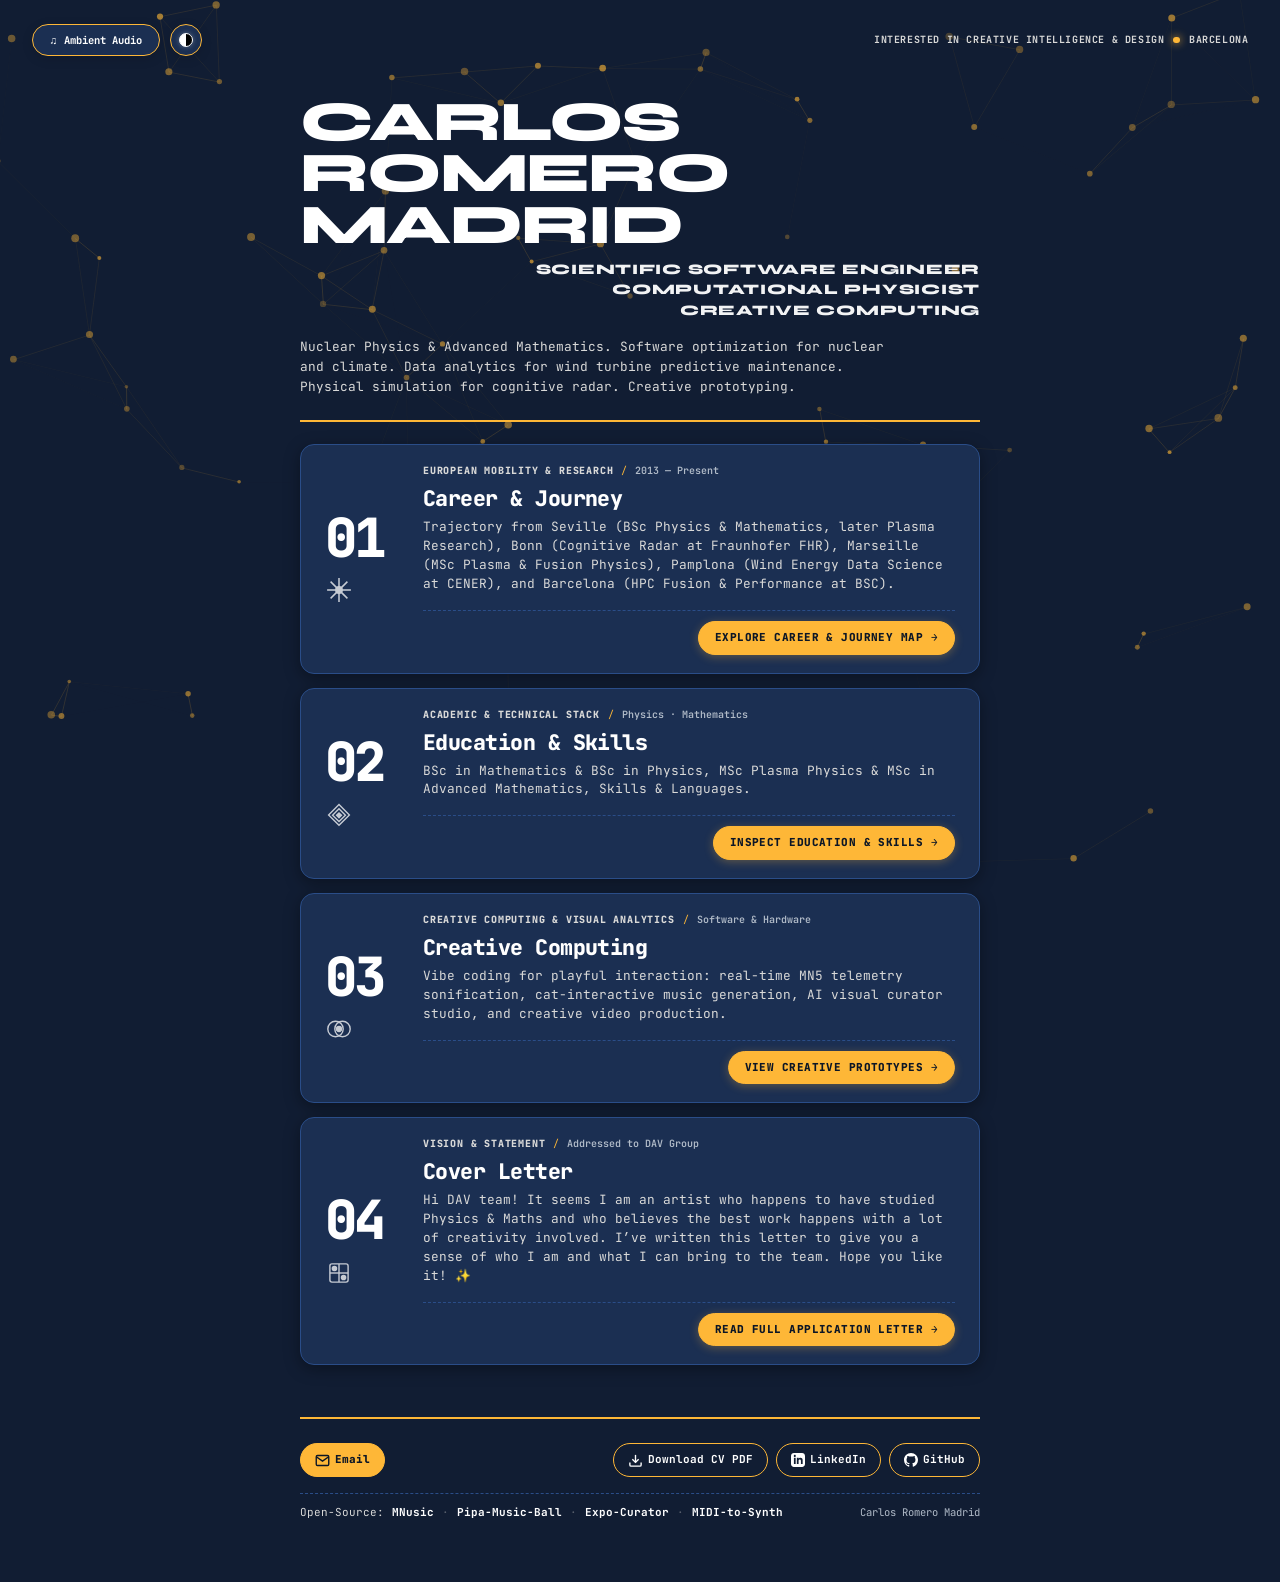
==== commit 95d60241: "refactor: modularize monolithic index.html into css/main.css and js/main.js" ====
--- a/builder.html
+++ b/builder.html
@@ -22,2321 +22,9 @@
   <!-- External Content Config (Synchronously preloads cover letter data) -->
   <script src="cover_letter.js"></script>
 
-  <!-- In-Place Interactive Editor Styles (Admin Only) -->
+  <link rel="stylesheet" href="css/main.css">
+  <!-- In-Place Interactive Studio -->
   <link rel="stylesheet" href="editor.css">
-
-  <style>
-    /* =========================================================
-       HIGH-CONTRAST BLACK & WHITE EDITORIAL DESIGN SYSTEM
-       Default: Day Mode (Luminous White Canvas)
-       Toggle:  Night Mode (80% Black Canvas #333333)
-       Typography: Syne 800 (Header + Subtitle) · JetBrains Mono (The Rest)
-       ========================================================= */
-    :root {
-      /* Day Mode Palette: Crimson & Raw Linen (Default on page load) */
-      --bw-bg: #f7f4ea; /* Raw Washi Paper Linen */
-      --bw-surface: #ffffff;
-      --bw-surface-hover: #fff4b8; /* Luminous Golden Butter Yellow */
-      --bw-surface-sunken: #eee9dc;
-      
-      --bw-border: #c92a2a; /* Sumi Lacquer Crimson */
-      --bw-border-medium: #1d1c19; /* Sumi Ink Black */
-      --bw-border-subtle: #ddd6c3;
-      
-      --bw-text: #1d1c19;
-      --bw-text-muted: #56534a;
-      --bw-text-dim: #888275;
-      
-      --bw-btn-bg: #c92a2a;
-      --bw-btn-text: #ffffff;
-      --bw-btn-border: #1d1c19;
-      --bw-btn-hover-bg: #de3535;
-      
-      --bw-pill-bg: #ede7d7;
-      --bw-pill-text: #c92a2a;
-      --bw-pill-border: #c92a2a;
-
-      /* Typography Family Design Tokens: Syne 800 + JetBrains Mono */
-      --font-display: 'Syne', sans-serif;
-      --font-mono: 'JetBrains Mono', monospace;
-      --font-body: 'JetBrains Mono', monospace;
-    }
-
-    /* Editorial Day Palette (Classic High-Contrast B&W) */
-    html.theme-editorial-day, body.theme-editorial-day {
-      --bw-bg: #ffffff;
-      --bw-surface: #ffffff;
-      --bw-surface-hover: #f5f5f5;
-      --bw-surface-sunken: #f8f8f8;
-      
-      --bw-border: #000000;
-      --bw-border-medium: #b0b0b0;
-      --bw-border-subtle: #e4e4e7;
-      
-      --bw-text: #000000;
-      --bw-text-muted: #52525b;
-      --bw-text-dim: #888888;
-      
-      --bw-btn-bg: #000000;
-      --bw-btn-text: #ffffff;
-      --bw-btn-border: #000000;
-      --bw-btn-hover-bg: #27272a;
-      
-      --bw-pill-bg: #f4f4f5;
-      --bw-pill-text: #000000;
-      --bw-pill-border: #d4d4d8;
-    }
-
-    /* Night Mode Palette (80% Black Canvas #333333 instead of 100% #000000) */
-    html.theme-night, body.theme-night {
-      --bw-bg: #333333; /* 80% black */
-      --bw-surface: #262626;
-      --bw-surface-hover: #363636;
-      --bw-surface-sunken: #1c1c1c;
-      
-      --bw-border: #ffffff;
-      --bw-border-medium: #666666;
-      --bw-border-subtle: #444444;
-      
-      --bw-text: #ffffff;
-      --bw-text-muted: #d4d4d8;
-      --bw-text-dim: #a1a1aa;
-      
-      --bw-btn-bg: #ffffff;
-      --bw-btn-text: #000000;
-      --bw-btn-border: #ffffff;
-      --bw-btn-hover-bg: #e4e4e7;
-      
-      --bw-pill-bg: #202020;
-      --bw-pill-text: #ffffff;
-      --bw-pill-border: #444444;
-    }
-
-    /* =========================================================
-       COLOR PALETTES SUITE (Selectable via Dropdown Menu)
-       ========================================================= */
-
-    /* Palette 1: Black & Silver (Obsidian & Liquid Chrome) */
-    html.theme-black-silver, body.theme-black-silver {
-      --bw-bg: #0b0c0e;
-      --bw-surface: #14161b;
-      --bw-surface-hover: #1e2129;
-      --bw-surface-sunken: #0e1014;
-      
-      --bw-border: #d4d8e2; /* Liquid Sterling Silver */
-      --bw-border-medium: #88909f; /* Brushed Chrome */
-      --bw-border-subtle: #2b303c;
-      
-      --bw-text: #f0f3f8; /* Platinum Silver */
-      --bw-text-muted: #b4bac6; /* Cool Silver Mist */
-      --bw-text-dim: #707888;
-      
-      --bw-btn-bg: #d4d8e2;
-      --bw-btn-text: #0b0c0e;
-      --bw-btn-border: #d4d8e2;
-      --bw-btn-hover-bg: #eef1f7;
-      
-      --bw-pill-bg: #1a1d24;
-      --bw-pill-text: #e2e6ef;
-      --bw-pill-border: #3b4252;
-    }
-
-    /* Palette 2: Touareg & Couple of Complementaries (Cobalt, Desert Sand & Terracotta) */
-    html.theme-touareg, body.theme-touareg {
-      --bw-bg: #0a1420; /* Deep Saharan Night Indigo */
-      --bw-surface: #12243a; /* Touareg Cobalt Blue */
-      --bw-surface-hover: #193352;
-      --bw-surface-sunken: #0c1827;
-      
-      --bw-border: #e07a5f; /* Terracotta Desert Copper */
-      --bw-border-medium: #f4a261; /* Saharan Dune Sand / Golden Ochre */
-      --bw-border-subtle: #1f3b5e;
-      
-      --bw-text: #faf7f2; /* Saharan Dune Linen */
-      --bw-text-muted: #cad7e5; /* Twilight Blue Mist */
-      --bw-text-dim: #7b97b5;
-      
-      --bw-btn-bg: #e07a5f;
-      --bw-btn-text: #0a1420;
-      --bw-btn-border: #f4a261;
-      --bw-btn-hover-bg: #eb8c73;
-      
-      --bw-pill-bg: #162c47;
-      --bw-pill-text: #f4a261;
-      --bw-pill-border: #e07a5f;
-    }
-
-    /* Palette 3: Yellow & A Complementary (Bauhaus Solar Yellow & Electric Iris Violet) */
-    html.theme-cyber-yellow, body.theme-cyber-yellow {
-      --bw-bg: #0c0d10; /* Deep Carbon Obsidian */
-      --bw-surface: #17181f; /* Matte Graphite */
-      --bw-surface-hover: #22232d;
-      --bw-surface-sunken: #111217;
-      
-      --bw-border: #ffe600; /* Solar Bauhaus Yellow */
-      --bw-border-medium: #7c5cff; /* Electric Iris Violet Complementary */
-      --bw-border-subtle: #2f2a48;
-      
-      --bw-text: #ffffff;
-      --bw-text-muted: #d8d8e5;
-      --bw-text-dim: #8b8b9e;
-      
-      --bw-btn-bg: #ffe600;
-      --bw-btn-text: #0c0d10;
-      --bw-btn-border: #ffe600;
-      --bw-btn-hover-bg: #fff04d;
-      
-      --bw-pill-bg: #1f1c34;
-      --bw-pill-text: #ffe600;
-      --bw-pill-border: #7c5cff;
-    }
-
-    /* Palette 4: Nordic Pine & Copper (LUMI Supercomputing / Finnish Spruce) */
-    html.theme-nordic-pine, body.theme-nordic-pine {
-      --bw-bg: #081410; /* Boreal Spruce Forest */
-      --bw-surface: #10241c; /* Dark Alpine Pine */
-      --bw-surface-hover: #183529;
-      --bw-surface-sunken: #0c1a14;
-      
-      --bw-border: #3ddc97; /* Northern Lights Aurora Mint */
-      --bw-border-medium: #e26d46; /* Arctic Sauna Copper */
-      --bw-border-subtle: #1c3d2f;
-      
-      --bw-text: #f1f7f3; /* Birch Snow White */
-      --bw-text-muted: #afc9bd;
-      --bw-text-dim: #688c7c;
-      
-      --bw-btn-bg: #e26d46;
-      --bw-btn-text: #081410;
-      --bw-btn-border: #3ddc97;
-      --bw-btn-hover-bg: #eb7f5a;
-      
-      --bw-pill-bg: #152e24;
-      --bw-pill-text: #3ddc97;
-      --bw-pill-border: #e26d46;
-    }
-
-    /* Palette 5: MareNostrum 5 (Deep Mediterranean Blue & Champagne Gold) */
-    html.theme-marenostrum, body.theme-marenostrum {
-      --bw-bg: #050e1d; /* Supercomputing Deep Ocean */
-      --bw-surface: #0c1b33; /* MareNostrum Cobalt */
-      --bw-surface-hover: #132749;
-      --bw-surface-sunken: #071325;
-      
-      --bw-border: #00f0ff; /* Interconnect Petascale Cyan */
-      --bw-border-medium: #d4af37; /* Torre Girona Chapel Gold */
-      --bw-border-subtle: #16325c;
-      
-      --bw-text: #f2f7fd; /* Starlight Ice White */
-      --bw-text-muted: #b4c9e4;
-      --bw-text-dim: #6986ab;
-      
-      --bw-btn-bg: #d4af37;
-      --bw-btn-text: #050e1d;
-      --bw-btn-border: #00f0ff;
-      --bw-btn-hover-bg: #e5c358;
-      
-      --bw-pill-bg: #102340;
-      --bw-pill-text: #00f0ff;
-      --bw-pill-border: #d4af37;
-    }
-
-    /* Palette 6: Crimson & Raw Linen (Japanese Editorial Warm Paper) */
-    html.theme-crimson-linen, body.theme-crimson-linen {
-      --bw-bg: #f7f4ea; /* Raw Washi Paper Linen */
-      --bw-surface: #ffffff;
-      --bw-surface-hover: #fff4b8; /* Luminous Golden Butter Yellow */
-      --bw-surface-sunken: #eee9dc;
-      
-      --bw-border: #c92a2a; /* Sumi Lacquer Crimson */
-      --bw-border-medium: #1d1c19; /* Sumi Ink Black */
-      --bw-border-subtle: #ddd6c3;
-      
-      --bw-text: #1d1c19;
-      --bw-text-muted: #56534a;
-      --bw-text-dim: #888275;
-      
-      --bw-btn-bg: #c92a2a;
-      --bw-btn-text: #ffffff;
-      --bw-btn-border: #1d1c19;
-      --bw-btn-hover-bg: #de3535;
-      
-      --bw-pill-bg: #ede7d7;
-      --bw-pill-text: #c92a2a;
-      --bw-pill-border: #c92a2a;
-    }
-
-    /* Palette 7: Deep Blue & Glacial Salt (Image 1 Palette) */
-    /* Palette 7: Deep Blue & Glacial Salt (Default Night Mode) */
-    /* Deep Blue #111d33 · Surface #1b2f52 · Accent Yellow #FEB737 · Glacial Salt #B1BBC8 */
-    html.theme-deep-blue, body.theme-deep-blue {
-      --bw-bg: #111d33;
-      --bw-surface: #1b2f52;
-      --bw-surface-hover: #233e6b;
-      --bw-surface-sunken: #0c1626;
-      
-      --bw-border: #FEB737; /* Honey Yellow outer line as card 2 */
-      --bw-border-medium: #FEB737;
-      --bw-border-subtle: #2A4D88; /* Deep Blue */
-      
-      --bw-text: #ffffff;
-      --bw-text-muted: #D9D9D8; /* Concerto */
-      --bw-text-dim: #B1BBC8; /* Glacial Salt */
-      
-      --bw-btn-bg: #FEB737; /* Yellow highlight button */
-      --bw-btn-text: #0c1626; /* Deep obsidian for max contrast */
-      --bw-btn-border: #FEB737;
-      --bw-btn-hover-bg: #ffd276;
-      
-      --bw-pill-bg: #152542;
-      --bw-pill-text: #FEB737;
-      --bw-pill-border: #FEB737;
-    }
-
-    /* In Deep Blue & Glacial: cards at rest have clean subtle dark borders */
-    body.theme-deep-blue .editorial-card {
-      border: 1.5px solid var(--bw-border-subtle) !important;
-      background: #1b2f52 !important;
-      box-shadow: 0 4px 16px rgba(0, 0, 0, 0.35) !important;
-    }
-    /* The yellow outer line ONLY appears when HOVERING over the cards */
-    body.theme-deep-blue .editorial-card:hover {
-      border: 2px solid #FEB737 !important;
-      background: #233e6b !important;
-      box-shadow: 0 10px 28px rgba(254, 183, 55, 0.32) !important;
-      transform: translateY(-2px);
-    }
-
-    /* In Deep Blue & Glacial: "Explore" "View..." action prompt boxes are yellow #FEB737 */
-    body.theme-deep-blue .action-prompt-btn {
-      background: #FEB737 !important;
-      color: #0c1626 !important;
-      border: 1.5px solid #FEB737 !important;
-      font-weight: 800 !important;
-      box-shadow: 0 2px 10px rgba(254, 183, 55, 0.30) !important;
-    }
-    body.theme-deep-blue .action-prompt-btn:hover,
-    body.theme-deep-blue .editorial-card:hover .action-prompt-btn {
-      background: #ffd276 !important;
-      color: #0c1626 !important;
-      border-color: #ffd276 !important;
-      box-shadow: 0 4px 18px rgba(254, 183, 55, 0.50) !important;
-      transform: translateY(-2px);
-    }
-
-    body.theme-deep-blue .btn-hero-primary {
-      background: #FEB737 !important;
-      color: #0c1626 !important;
-      border: 1.5px solid #FEB737 !important;
-      font-weight: 800 !important;
-    }
-    body.theme-deep-blue .btn-hero-primary:hover {
-      background: #ffd276 !important;
-      color: #0c1626 !important;
-    }
-
-    /* Palette 8: Indigo, Honey & Periwinkle (Image 2 Palette Dark) */
-    /* Indigo #543786 · Honey #FEB737 · Periwinkle #A7B5FE · Sea Breeze #7BB8C0 · Lemon Meringue #FFEBAD */
-    html.theme-indigo-honey, body.theme-indigo-honey {
-      --bw-bg: #1c112e;
-      --bw-surface: #2d1b4a; /* Indigo Base */
-      --bw-surface-hover: #3d2564;
-      --bw-surface-sunken: #150c23;
-      
-      --bw-border: #FEB737; /* Honey */
-      --bw-border-medium: #A7B5FE; /* Periwinkle */
-      --bw-border-subtle: #543786; /* Indigo */
-      
-      --bw-text: #FFEBAD; /* Lemon Meringue */
-      --bw-text-muted: #A7B5FE; /* Periwinkle */
-      --bw-text-dim: #7BB8C0; /* Sea Breeze */
-      
-      --bw-btn-bg: #FEB737; /* Honey */
-      --bw-btn-text: #1c112e;
-      --bw-btn-border: #FFEBAD; /* Lemon Meringue */
-      --bw-btn-hover-bg: #ffc966;
-      
-      --bw-pill-bg: #271642;
-      --bw-pill-text: #FFEBAD; /* Lemon Meringue */
-      --bw-pill-border: #7BB8C0; /* Sea Breeze */
-    }
-
-    /* Palette 9: Lemon Meringue & Sea Breeze (Image 2 Palette Light) */
-    html.theme-lemon-meringue, body.theme-lemon-meringue {
-      --bw-bg: #FFEBAD; /* Lemon Meringue Canvas */
-      --bw-surface: #fffdf5;
-      --bw-surface-hover: #fcf4dc;
-      --bw-surface-sunken: #f5df9c;
-      
-      --bw-border: #543786; /* Indigo */
-      --bw-border-medium: #7BB8C0; /* Sea Breeze */
-      --bw-border-subtle: #e5cd85;
-      
-      --bw-text: #543786; /* Indigo */
-      --bw-text-muted: #3a2260;
-      --bw-text-dim: #7BB8C0; /* Sea Breeze */
-      
-      --bw-btn-bg: #543786; /* Indigo */
-      --bw-btn-text: #FFEBAD; /* Lemon Meringue */
-      --bw-btn-border: #FEB737; /* Honey */
-      --bw-btn-hover-bg: #6e48b0;
-      
-      --bw-pill-bg: #f8e5b0;
-      --bw-pill-text: #543786;
-      --bw-pill-border: #7BB8C0; /* Sea Breeze */
-    }
-
-    * {
-      box-sizing: border-box;
-      margin: 0;
-      padding: 0;
-    }
-
-    html {
-      margin: 0;
-      padding: 0;
-      box-sizing: border-box;
-      min-height: 100vh;
-      overflow-y: scroll; /* Dedicated viewport vertical scrollbar */
-      overflow-x: hidden;
-      background-color: var(--bw-bg);
-      color: var(--bw-text);
-      transition: background-color 0.25s ease, color 0.25s ease;
-    }
-
-    body {
-      margin: 0;
-      padding: 0;
-      box-sizing: border-box;
-      min-height: 100vh;
-      overflow: visible;
-      background-color: var(--bw-bg);
-      color: var(--bw-text);
-      font-family: var(--font-body);
-      font-size: 13.5px;
-      line-height: 1.6;
-      display: flex;
-      flex-direction: column;
-      align-items: center;
-      position: relative;
-      transition: background-color 0.25s ease, color 0.25s ease;
-    }
-
-    /* Subtle Ambient Canvas Background */
-    #ambient-particles-canvas {
-      position: fixed;
-      top: 0;
-      left: 0;
-      width: 100vw;
-      height: 100vh;
-      pointer-events: none;
-      z-index: 0;
-      opacity: 0.85;
-    }
-
-    /* MAIN CONTAINER — Horizontally narrower (720px) with balanced 2.5cm-higher breathing room */
-    .container {
-      max-width: 720px;
-      width: 100%;
-      margin: 0 auto;
-      padding: clamp(70px, 9vh, 90px) 20px 60px;
-      display: flex;
-      flex-direction: column;
-      position: relative;
-      z-index: 1;
-      box-sizing: border-box;
-    }
-
-    /* =========================================================
-       HERO HEADER — Typographic, Compact Vertical Height
-       ========================================================= */
-    .hero-header {
-      padding: 16px 0 24px;
-      display: flex;
-      flex-direction: column;
-      gap: 16px;
-      border-bottom: 2px solid var(--bw-border);
-      margin-bottom: 22px;
-    }
-
-    /* Top Status Dock — Positioned absolutely so it naturally scrolls up with the page & NEVER intersects below */
-    .top-status-dock {
-      position: absolute;
-      top: 24px;
-      right: 32px;
-      height: 32px;
-      z-index: 900;
-      display: flex;
-      align-items: center;
-      justify-content: flex-end;
-      transition: opacity 0.18s cubic-bezier(0.16, 1, 0.3, 1), transform 0.18s cubic-bezier(0.16, 1, 0.3, 1);
-      will-change: opacity, transform;
-    }
-
-    /* Rapid fade-out on scroll: Disappears fast across a short vertical space */
-    .top-status-dock.is-scrolled {
-      opacity: 0 !important;
-      pointer-events: none !important;
-      transform: translateY(-8px) !important;
-    }
-
-    .status-badge {
-      display: inline-flex;
-      align-items: center;
-      font-family: var(--font-mono);
-      font-size: 10px;
-      font-weight: 700;
-      letter-spacing: 0.06em;
-      text-transform: uppercase;
-      color: var(--bw-text-muted);
-      white-space: nowrap;
-      min-width: 0;
-      line-height: 1;
-    }
-
-    .status-text-full,
-    .status-text-short {
-      display: inline-flex;
-      align-items: center;
-      gap: 8px;
-    }
-
-    .status-text-short {
-      display: none;
-    }
-
-    @media (max-width: 1140px) {
-      .status-text-full {
-        display: none;
-      }
-      .status-text-short {
-        display: inline-flex;
-      }
-    }
-
-    .status-dot {
-      width: 6.5px;
-      height: 6.5px;
-      border-radius: 50%;
-      background: var(--bw-border);
-      box-shadow: 0 0 8px var(--bw-border);
-      animation: status-pulse 2s infinite ease-in-out;
-      flex-shrink: 0;
-      display: inline-block;
-      vertical-align: middle;
-      margin: 0 1px;
-    }
-    @keyframes status-pulse {
-      0% { opacity: 0.4; transform: scale(0.85); }
-      50% { opacity: 1; transform: scale(1.2); }
-      100% { opacity: 0.4; transform: scale(0.85); }
-    }
-
-    /* Hero Controls — Positioned at the most left, outside the central container */
-    .hero-controls {
-      position: fixed;
-      top: 24px;
-      left: 32px;
-      z-index: 900;
-      display: flex;
-      align-items: center;
-      gap: 10px;
-    }
-
-    @media (max-width: 860px) {
-      .container {
-        padding-top: 36px;
-      }
-      .hero-controls {
-        position: static;
-        justify-content: flex-start;
-        max-width: 720px;
-        width: 100%;
-        margin: 14px auto 0;
-        padding: 0 20px;
-        box-sizing: border-box;
-      }
-      .top-status-dock {
-        position: static;
-        justify-content: flex-end;
-        max-width: 720px;
-        width: 100%;
-        margin: 8px auto 0;
-        padding: 0 20px;
-        box-sizing: border-box;
-        height: auto;
-      }
-    }
-
-    .btn-ctrl {
-      background: var(--bw-surface);
-      color: var(--bw-text);
-      border: 1.5px solid var(--bw-border-medium);
-      border-radius: 9999px;
-      padding: 6px 14px;
-      font-family: var(--font-mono);
-      font-size: 10.5px;
-      font-weight: 700;
-      cursor: pointer;
-      display: inline-flex;
-      align-items: center;
-      gap: 7px;
-      transition: all 0.2s cubic-bezier(0.16, 1, 0.3, 1);
-      box-sizing: border-box;
-      white-space: nowrap;
-      height: 32px;
-      box-shadow: 0 3px 12px rgba(0, 0, 0, 0.12);
-    }
-    .btn-ctrl:hover {
-      border-color: var(--bw-border);
-      background: var(--bw-surface-hover);
-      transform: translateY(-1px);
-      box-shadow: 0 6px 18px rgba(0, 0, 0, 0.18);
-    }
-    .btn-ctrl.playing {
-      background: var(--bw-btn-bg);
-      color: var(--bw-btn-text);
-      border-color: var(--bw-btn-border);
-    }
-
-    /* Sleek icon-only toggle button to prevent any overlap with card 01 */
-    #btn-theme-toggle {
-      width: 32px;
-      height: 32px;
-      padding: 0;
-      justify-content: center;
-      flex-shrink: 0;
-    }
-
-    #btn-mnusic-audio {
-      min-width: 128px;
-      justify-content: center;
-    }
-
-    /* Palette Dropdown Selector Styling */
-    .palette-select-wrap {
-      position: relative;
-      display: inline-flex;
-      align-items: center;
-    }
-
-    .palette-select {
-      background: var(--bw-surface);
-      color: var(--bw-text);
-      border: 1.5px solid var(--bw-border-medium);
-      border-radius: 9999px;
-      padding: 5px 24px 5px 10px;
-      font-family: var(--font-mono);
-      font-size: 10px;
-      font-weight: 700;
-      cursor: pointer;
-      appearance: none;
-      -webkit-appearance: none;
-      -moz-appearance: none;
-      background-image: url("data:image/svg+xml,%3Csvg xmlns='http://www.w3.org/2000/svg' width='10' height='10' viewBox='0 0 24 24' fill='none' stroke='%23888888' stroke-width='2.5' stroke-linecap='round' stroke-linejoin='round'%3E%3Cpolyline points='6 9 12 15 18 9'%3E%3C/polyline%3E%3C/svg%3E");
-      background-repeat: no-repeat;
-      background-position: calc(100% - 9px) center;
-      background-size: 10px;
-      transition: all 0.2s cubic-bezier(0.16, 1, 0.3, 1);
-      box-sizing: border-box;
-      white-space: nowrap;
-      height: 29px;
-      min-width: 154px;
-    }
-
-    .palette-select:hover {
-      border-color: var(--bw-border);
-      background-color: var(--bw-surface-hover);
-      transform: translateY(-1px);
-    }
-
-    .palette-select:focus {
-      outline: none;
-      border-color: var(--bw-border);
-      box-shadow: 0 0 0 2px rgba(0, 0, 0, 0.15);
-    }
-
-    .palette-select option {
-      background: var(--bw-surface);
-      color: var(--bw-text);
-      font-family: var(--font-mono);
-      font-size: 11px;
-      padding: 6px 10px;
-    }
-
-    /* Vertical Half-Black Half-White Split Disc Icon */
-    .split-disc {
-      width: 14px;
-      height: 14px;
-      border-radius: 50%;
-      border: 1.5px solid currentColor;
-      background: linear-gradient(to right, #000000 50%, #ffffff 50%);
-      display: inline-block;
-      flex-shrink: 0;
-      box-shadow: 0 0 5px rgba(0, 0, 0, 0.2);
-      transition: transform 0.35s cubic-bezier(0.34, 1.56, 0.64, 1);
-    }
-    .btn-ctrl:hover .split-disc {
-      transform: rotate(180deg);
-    }
-    body.theme-night .split-disc,
-    body.theme-black-silver .split-disc,
-    body.theme-touareg .split-disc,
-    body.theme-cyber-yellow .split-disc,
-    body.theme-nordic-pine .split-disc,
-    body.theme-marenostrum .split-disc,
-    body.theme-deep-blue .split-disc,
-    body.theme-indigo-honey .split-disc {
-      box-shadow: 0 0 5px rgba(255, 255, 255, 0.3);
-      transform: rotate(180deg);
-    }
-    body.theme-night .btn-ctrl:hover .split-disc,
-    body.theme-black-silver .btn-ctrl:hover .split-disc,
-    body.theme-touareg .btn-ctrl:hover .split-disc,
-    body.theme-cyber-yellow .btn-ctrl:hover .split-disc,
-    body.theme-nordic-pine .btn-ctrl:hover .split-disc,
-    body.theme-marenostrum .btn-ctrl:hover .split-disc,
-    body.theme-deep-blue .btn-ctrl:hover .split-disc,
-    body.theme-indigo-honey .btn-ctrl:hover .split-disc {
-      transform: rotate(360deg);
-    }
-
-    /* Modernist Vector Emblems (Book of Shapes) */
-    .shape-emblem {
-      width: 28px;
-      height: 28px;
-      display: inline-flex;
-      align-items: center;
-      justify-content: center;
-      color: var(--bw-text);
-      opacity: 0.75;
-      margin-top: 6px;
-      transition: all 0.3s cubic-bezier(0.34, 1.56, 0.64, 1);
-    }
-    .editorial-card:hover .shape-emblem {
-      opacity: 1;
-      transform: scale(1.15) rotate(45deg);
-    }
-
-    .hero-name-block {
-      display: flex;
-      flex-direction: column;
-      gap: 8px;
-    }
-
-    h1.hero-name {
-      font-family: var(--font-display); /* Syne 800 display */
-      font-size: clamp(34px, 5.4vw, 56px);
-      font-weight: 800;
-      letter-spacing: -0.03em;
-      line-height: 0.88;
-      color: var(--bw-text);
-      margin: 0;
-      text-transform: uppercase;
-      display: flex;
-      flex-direction: column;
-      gap: 2px;
-      overflow: visible;
-    }
-
-    .hero-name-line {
-      display: block !important;
-      width: max-content !important;
-      transform-origin: left center !important;
-      will-change: transform, letter-spacing;
-      backface-visibility: hidden;
-      -webkit-backface-visibility: hidden;
-    }
-
-    /* Independent, relaxed, slow dynamic stretching for each line — Awakens only after first scroll down */
-    body.typography-awakened .hero-name-line-1 {
-      animation: stretch-line-1 9.4s ease-in-out infinite alternate !important;
-    }
-
-    body.typography-awakened .hero-name-line-2 {
-      animation: stretch-line-2 13.0s ease-in-out infinite alternate !important;
-      animation-delay: -4.2s !important;
-    }
-
-    body.typography-awakened .hero-name-line-3 {
-      animation: stretch-line-3 10.8s ease-in-out infinite alternate !important;
-      animation-delay: -6.8s !important;
-    }
-
-    @keyframes stretch-line-1 {
-      0% {
-        transform: scaleX(0.96);
-        letter-spacing: -0.03em;
-      }
-      100% {
-        transform: scaleX(1.22);
-        letter-spacing: 0.04em;
-      }
-    }
-
-    @keyframes stretch-line-2 {
-      0% {
-        transform: scaleX(0.94);
-        letter-spacing: -0.035em;
-      }
-      100% {
-        transform: scaleX(1.26);
-        letter-spacing: 0.05em;
-      }
-    }
-
-    @keyframes stretch-line-3 {
-      0% {
-        transform: scaleX(0.95);
-        letter-spacing: -0.028em;
-      }
-      100% {
-        transform: scaleX(1.24);
-        letter-spacing: 0.042em;
-      }
-    }
-
-    /* 3 Dedicated Professional Roles positioned below the name at the right of the composition page */
-    .hero-roles-right {
-      display: flex;
-      flex-direction: column;
-      align-self: flex-end;
-      align-items: flex-end;
-      text-align: right;
-      margin: 4px 0 10px auto;
-      gap: 3px;
-      width: fit-content;
-    }
-
-    .hero-role-item {
-      font-family: var(--font-display); /* Syne 800 display */
-      font-size: clamp(11.5px, 1.35vw, 14.5px);
-      font-weight: 800;
-      letter-spacing: 0.05em;
-      text-transform: uppercase;
-      color: var(--bw-text);
-      opacity: 0.95;
-      white-space: nowrap;
-      line-height: 1.2;
-      text-align: right;
-    }
-
-    .hero-discipline {
-      display: none;
-    }
-
-    .hero-bio {
-      font-family: var(--font-mono); /* JetBrains Mono */
-      font-size: 12.8px;
-      line-height: 1.55;
-      color: var(--bw-text-muted);
-      max-width: 660px;
-      margin: 0;
-      display: block;
-    }
-
-    .hero-bio-line {
-      display: block;
-      margin: 0;
-      padding: 0;
-      line-height: inherit;
-    }
-
-    .hero-actions-row {
-      display: flex;
-      flex-wrap: wrap;
-      gap: 8px;
-      align-items: center;
-      margin-top: 4px;
-    }
-
-    .btn-hero {
-      display: inline-flex;
-      align-items: center;
-      gap: 5px;
-      padding: 7px 14px;
-      border-radius: 9999px;
-      font-family: var(--font-mono);
-      font-size: 11px;
-      font-weight: 700;
-      text-decoration: none;
-      transition: all 0.22s cubic-bezier(0.16, 1, 0.3, 1);
-      cursor: pointer;
-      white-space: nowrap;
-    }
-    .btn-hero-primary {
-      background: var(--bw-btn-bg);
-      color: var(--bw-btn-text);
-      border: 1.5px solid var(--bw-btn-border);
-    }
-    .btn-hero-primary:hover {
-      background: var(--bw-btn-hover-bg);
-      transform: translateY(-1px);
-      box-shadow: 0 4px 14px rgba(0, 0, 0, 0.2);
-    }
-    body.theme-night .btn-hero-primary:hover {
-      box-shadow: 0 4px 14px rgba(255, 255, 255, 0.25);
-    }
-    .btn-hero-secondary {
-      background: transparent;
-      color: var(--bw-text);
-      border: 1.5px solid var(--bw-border-medium);
-    }
-    .btn-hero-secondary:hover {
-      border-color: var(--bw-border);
-      background: var(--bw-surface-hover);
-      transform: translateY(-1px);
-    }
-
-
-    /* =========================================================
-       VERTICAL 1-COLUMN LIST WITH BIG NUMBERS ON THE LEFT
-       Compact vertical footprint for effortless, minimal scrolling
-       ========================================================= */
-
-    .vertical-cards-list {
-      display: flex;
-      flex-direction: column;
-      gap: 14px;
-      margin-bottom: 30px;
-    }
-
-    .editorial-card {
-      background: var(--bw-surface);
-      border: 1.5px solid var(--bw-border-subtle);
-      border-radius: 14px;
-      padding: 18px 24px;
-      cursor: pointer;
-      position: relative;
-      transition: all 0.24s cubic-bezier(0.16, 1, 0.3, 1);
-      box-shadow: 0 3px 12px rgba(0, 0, 0, 0.05);
-      overflow: hidden;
-    }
-    .editorial-card:hover {
-      border-color: var(--bw-border);
-      background: var(--bw-surface-hover);
-      transform: translateY(-2px);
-      box-shadow: 0 10px 24px rgba(0, 0, 0, 0.10);
-    }
-    body.theme-crimson-linen .editorial-card:hover {
-      box-shadow: 0 10px 24px rgba(200, 140, 20, 0.16), 0 4px 10px rgba(0, 0, 0, 0.06);
-    }
-    body.theme-night .editorial-card {
-      box-shadow: 0 4px 16px rgba(0, 0, 0, 0.35);
-    }
-    body.theme-night .editorial-card:hover {
-      box-shadow: 0 10px 28px rgba(0, 0, 0, 0.5);
-    }
-
-    .card-grid-inner {
-      display: grid;
-      grid-template-columns: 78px 1fr;
-      gap: 20px;
-      align-items: center;
-    }
-
-    /* LEFT COLUMN: THE BIG NUMBER */
-    .card-num-col {
-      display: flex;
-      flex-direction: column;
-      align-items: flex-start;
-      gap: 8px;
-      padding-top: 0;
-    }
-
-    .card-big-num {
-      font-size: clamp(38px, 4.6vw, 54px);
-      font-weight: 900;
-      line-height: 0.9;
-      letter-spacing: -0.05em;
-      color: var(--bw-text);
-      display: block;
-      transition: transform 0.22s ease;
-    }
-    .editorial-card:hover .card-big-num {
-      transform: scale(1.04);
-    }
-
-    /* RIGHT COLUMN: CARD CONTENT */
-    .card-content-col {
-      display: flex;
-      flex-direction: column;
-      gap: 6px;
-    }
-
-    .card-meta-line {
-      display: flex;
-      align-items: center;
-      gap: 8px;
-      flex-wrap: wrap;
-    }
-
-    .meta-tag {
-      font-family: var(--font-mono);
-      font-size: 10px;
-      font-weight: 800;
-      letter-spacing: 0.08em;
-      text-transform: uppercase;
-      color: var(--bw-text-muted);
-    }
-
-    .meta-bullet {
-      color: var(--bw-border-medium);
-      font-size: 10px;
-    }
-
-    .meta-period {
-      font-family: var(--font-mono);
-      font-size: 10px;
-      font-weight: 600;
-      color: var(--bw-text-dim);
-    }
-
-    .card-title {
-      font-family: var(--font-mono);
-      font-size: clamp(17px, 2.1vw, 21.5px);
-      font-weight: 800;
-      line-height: 1.25;
-      letter-spacing: -0.025em;
-      color: var(--bw-text);
-      margin: 0;
-    }
-
-    .card-desc {
-      font-size: 12.8px;
-      line-height: 1.48;
-      color: var(--bw-text-muted);
-      margin: 0;
-      max-width: 620px;
-    }
-
-    .card-action-row {
-      display: flex;
-      align-items: center;
-      justify-content: flex-end;
-      margin-top: 10px;
-      padding-top: 10px;
-      border-top: 1px dashed var(--bw-border-subtle);
-    }
-
-    .action-prompt-btn {
-      font-family: var(--font-mono);
-      font-size: 11px;
-      font-weight: 800;
-      letter-spacing: 0.04em;
-      text-transform: uppercase;
-      color: var(--bw-btn-text);
-      background: var(--bw-btn-bg);
-      border: 1.5px solid var(--bw-btn-border);
-      padding: 7px 16px;
-      border-radius: 9999px;
-      display: inline-flex;
-      align-items: center;
-      gap: 6px;
-      transition: all 0.22s cubic-bezier(0.16, 1, 0.3, 1);
-      box-shadow: 0 2px 8px rgba(0, 0, 0, 0.08);
-      cursor: pointer;
-    }
-
-    .editorial-card:hover .action-prompt-btn {
-      background: var(--bw-btn-hover-bg);
-      color: var(--bw-btn-text);
-      transform: translateX(3px);
-      box-shadow: 0 4px 14px rgba(0, 0, 0, 0.16);
-    }
-
-    /* SECTION 02: Kept exactly as the others in Day Mode */
-    .card-section-02 {
-      border: 1.5px solid var(--bw-border-subtle);
-      background: var(--bw-surface);
-      box-shadow: 0 3px 12px rgba(0, 0, 0, 0.05);
-    }
-    .card-section-02:hover {
-      border-color: var(--bw-border);
-      background: var(--bw-surface-hover);
-      transform: translateY(-2px);
-      box-shadow: 0 10px 24px rgba(0, 0, 0, 0.10);
-    }
-    #modal-foundations .sub-card {
-      border: 1.5px solid var(--bw-border-subtle);
-      background: var(--bw-surface);
-      box-shadow: 0 4px 14px rgba(0, 0, 0, 0.16);
-      transition: all 0.25s ease;
-    }
-    #modal-foundations .sub-card:hover {
-      border-color: var(--bw-border);
-      background: var(--bw-surface-hover);
-      transform: translateY(-2px);
-      box-shadow: 0 8px 24px rgba(0, 0, 0, 0.28);
-    }
-
-    /* CURRENT EXPERIENCE HIGHLIGHT */
-    .timeline-card.is-current {
-      border: 2px solid var(--bw-border) !important;
-      background: var(--bw-surface) !important;
-      box-shadow: 0 6px 20px rgba(0, 0, 0, 0.22);
-      position: relative;
-    }
-    .current-role-badge {
-      display: inline-flex;
-      align-items: center;
-      gap: 6px;
-      font-family: var(--font-mono);
-      font-size: 9.5px;
-      font-weight: 800;
-      color: var(--bw-btn-text);
-      background: var(--bw-btn-bg);
-      border: 1px solid var(--bw-btn-border);
-      padding: 3px 9px;
-      border-radius: 9999px;
-      margin-bottom: 8px;
-      letter-spacing: 0.05em;
-      text-transform: uppercase;
-    }
-    .pulse-dot {
-      width: 6px;
-      height: 6px;
-      border-radius: 50%;
-      background: currentColor;
-      opacity: 0.9;
-      animation: status-pulse 1.8s infinite ease-in-out;
-    }
-    .t-current-dates {
-      font-family: var(--font-mono);
-      font-size: 12.5px;
-      font-weight: 800;
-      color: var(--bw-border);
-      margin: 4px 0 10px;
-    }
-
-    /* =========================================================
-       EXPANDED MODAL OVERLAY (B&W High-Contrast Architecture)
-       ========================================================= */
-    .modal-overlay {
-      position: fixed;
-      top: 0;
-      left: 0;
-      width: 100vw;
-      height: 100vh;
-      background: rgba(17, 18, 22, 0.65);
-      backdrop-filter: blur(10px);
-      -webkit-backdrop-filter: blur(10px);
-      z-index: 9999;
-      display: none;
-      align-items: center;
-      justify-content: center;
-      padding: 30px 20px;
-      opacity: 0;
-      transition: opacity 0.25s ease;
-    }
-    .modal-overlay.active {
-      display: flex;
-      opacity: 1;
-    }
-    body.theme-crimson-linen .modal-overlay,
-    body.theme-editorial-day .modal-overlay,
-    body.theme-lemon-meringue .modal-overlay {
-      background: rgba(29, 28, 25, 0.45);
-    }
-    body.theme-night .modal-overlay,
-    body.theme-deep-blue .modal-overlay {
-      background: rgba(11, 18, 32, 0.82);
-    }
-
-    .modal-panel {
-      width: 100%;
-      max-width: 1140px;
-      max-height: 90vh;
-      border-radius: 20px;
-      background: var(--bw-bg);
-      border: 2px solid var(--bw-border);
-      box-shadow: 0 30px 80px rgba(0, 0, 0, 0.55);
-      display: flex;
-      flex-direction: column;
-      overflow: hidden;
-      transform: scale(0.97);
-      transition: transform 0.25s cubic-bezier(0.16, 1, 0.3, 1), background 0.25s ease, border-color 0.25s ease;
-    }
-    .modal-overlay.active .modal-panel {
-      transform: scale(1);
-    }
-
-    .modal-header {
-      padding: 24px 32px;
-      display: flex;
-      justify-content: space-between;
-      align-items: center;
-      border-bottom: 2px solid var(--bw-border-subtle);
-      background: var(--bw-bg);
-      transition: background 0.25s ease, border-color 0.25s ease;
-    }
-    .modal-header-titles h2 {
-      font-family: var(--font-mono);
-      font-size: 24px;
-      font-weight: 800;
-      letter-spacing: -0.02em;
-      color: var(--bw-text);
-      margin: 0;
-    }
-    .modal-header-titles span {
-      font-family: var(--font-mono);
-      font-size: 11px;
-      font-weight: 700;
-      letter-spacing: 0.1em;
-      text-transform: uppercase;
-      color: var(--bw-text-muted);
-    }
-
-    .btn-close-modal {
-      background: transparent;
-      color: var(--bw-text);
-      border: 1.5px solid var(--bw-border);
-      width: 42px;
-      height: 42px;
-      border-radius: 50%;
-      display: inline-flex;
-      align-items: center;
-      justify-content: center;
-      cursor: pointer;
-      font-size: 18px;
-      font-weight: 700;
-      transition: all 0.2s ease;
-    }
-    .btn-close-modal:hover {
-      background: var(--bw-btn-bg);
-      color: var(--bw-btn-text);
-      border-color: var(--bw-btn-border);
-      transform: scale(1.08);
-    }
-
-    .modal-scroll-body {
-      padding: 36px 32px;
-      overflow-y: auto;
-      flex: 1;
-      color: var(--bw-text);
-      scrollbar-width: thin;
-      scrollbar-color: var(--bw-border-subtle) var(--bw-bg);
-    }
-    .modal-scroll-body::-webkit-scrollbar {
-      width: 8px;
-    }
-    .modal-scroll-body::-webkit-scrollbar-track {
-      background: var(--bw-bg);
-      border-radius: 4px;
-    }
-    .modal-scroll-body::-webkit-scrollbar-thumb {
-      background: var(--bw-border-subtle);
-      border-radius: 4px;
-      border: 2px solid var(--bw-bg);
-    }
-    .modal-scroll-body::-webkit-scrollbar-thumb:hover {
-      background: var(--bw-border);
-    }
-
-    /* Modal Internal Sections */
-    .trajectory-showcase-row {
-      display: grid;
-      grid-template-columns: 1.05fr 0.95fr;
-      gap: 20px;
-      margin-bottom: 24px;
-      align-items: stretch;
-    }
-    @media (max-width: 860px) {
-      .trajectory-showcase-row {
-        grid-template-columns: 1fr;
-      }
-    }
-
-    .map-showcase-card {
-      background: var(--bw-surface);
-      border-radius: 16px;
-      border: 1.5px solid var(--bw-border-subtle);
-      padding: 18px 20px 20px;
-      display: flex;
-      flex-direction: column;
-      min-height: 380px;
-      box-shadow: 0 4px 16px rgba(0, 0, 0, 0.18);
-      transition: all 0.25s ease;
-    }
-    .map-showcase-card:hover {
-      border-color: var(--bw-border);
-      box-shadow: 0 8px 24px rgba(0, 0, 0, 0.28);
-    }
-    .map-showcase-card .map-header {
-      display: flex;
-      justify-content: space-between;
-      align-items: center;
-      margin-bottom: 12px;
-      flex-wrap: wrap;
-      gap: 6px;
-    }
-    .map-showcase-card .map-header h3 {
-      font-family: var(--font-mono);
-      font-size: 16px;
-      font-weight: 800;
-      color: var(--bw-text);
-      margin: 0;
-    }
-    .map-showcase-card .map-header .map-subtitle {
-      font-family: var(--font-mono);
-      font-size: 11px;
-      color: var(--bw-text-muted);
-      font-weight: 700;
-      display: block;
-      margin-top: 2px;
-    }
-    .map-hint {
-      font-size: 11px;
-      font-family: var(--font-mono);
-      color: var(--bw-text-dim);
-      font-weight: 700;
-    }
-    #europe-leaflet-map {
-      width: 100%;
-      flex: 1;
-      min-height: 290px;
-      height: 100%;
-      border-radius: 12px;
-      border: 1.5px solid var(--bw-border-subtle);
-      overflow: hidden;
-      background: var(--bw-surface-sunken);
-    }
-    #europe-leaflet-map .leaflet-tile-pane {
-      filter: grayscale(85%) contrast(110%) brightness(102%);
-    }
-    body.theme-night #europe-leaflet-map .leaflet-tile-pane,
-    body.theme-black-silver #europe-leaflet-map .leaflet-tile-pane,
-    body.theme-touareg #europe-leaflet-map .leaflet-tile-pane,
-    body.theme-cyber-yellow #europe-leaflet-map .leaflet-tile-pane,
-    body.theme-nordic-pine #europe-leaflet-map .leaflet-tile-pane,
-    body.theme-marenostrum #europe-leaflet-map .leaflet-tile-pane,
-    body.theme-deep-blue #europe-leaflet-map .leaflet-tile-pane,
-    body.theme-indigo-honey #europe-leaflet-map .leaflet-tile-pane {
-      filter: grayscale(75%) invert(86%) contrast(102%) brightness(140%);
-    }
-
-    .custom-map-marker {
-      border: 2.5px solid var(--bw-surface);
-      background: var(--bw-border);
-      border-radius: 50%;
-      box-shadow: 0 0 10px var(--bw-border);
-      cursor: pointer;
-      transition: all 0.25s cubic-bezier(0.34, 1.56, 0.64, 1);
-    }
-    .custom-map-marker:hover, .custom-map-marker.active {
-      transform: scale(1.4);
-      background: var(--bw-btn-hover-bg);
-      border-color: var(--bw-surface);
-      box-shadow: 0 0 18px var(--bw-border);
-    }
-
-    path.leaflet-route-core {
-      stroke: var(--bw-border) !important;
-    }
-    .leaflet-popup-content-wrapper {
-      background: var(--bw-surface) !important;
-      color: var(--bw-text) !important;
-      border: 1.5px solid var(--bw-border) !important;
-      border-radius: 10px !important;
-      box-shadow: 0 8px 24px rgba(0, 0, 0, 0.35) !important;
-    }
-    .leaflet-popup-tip {
-      background: var(--bw-surface) !important;
-    }
-
-    .country-tooltip {
-      font-family: var(--font-body);
-      font-size: 13px;
-      line-height: 1.45;
-      color: var(--bw-text);
-      background: var(--bw-surface);
-      border: 1.5px solid var(--bw-border);
-      border-radius: 8px;
-      padding: 8px 12px;
-      box-shadow: 0 8px 20px rgba(0, 0, 0, 0.4);
-    }
-    .popup-city {
-      font-size: 16px;
-      font-weight: 800;
-      margin-bottom: 2px;
-    }
-    .popup-org {
-      font-size: 13px;
-      font-weight: 600;
-      color: var(--bw-text-muted);
-    }
-    .popup-role {
-      font-family: var(--font-mono);
-      font-size: 12px;
-      margin-top: 4px;
-      font-weight: 700;
-    }
-
-    .timeline-grid {
-      display: grid;
-      grid-template-columns: repeat(auto-fit, minmax(310px, 1fr));
-      gap: 18px;
-    }
-    .timeline-card {
-      background: var(--bw-surface);
-      border: 1.5px solid var(--bw-border-subtle);
-      border-left: 6px solid var(--bw-border) !important;
-      border-radius: 14px;
-      padding: 20px 22px;
-      transition: all 0.25s ease;
-      cursor: pointer;
-      display: flex;
-      flex-direction: column;
-      box-shadow: 0 4px 14px rgba(0, 0, 0, 0.18);
-    }
-    .timeline-card:hover, .timeline-card.highlight {
-      border-color: var(--bw-border);
-      background: var(--bw-surface-hover);
-      transform: translateY(-2px);
-      box-shadow: 0 8px 24px rgba(0, 0, 0, 0.30);
-    }
-    .current-showcase-card {
-      background: var(--bw-surface);
-      border: 2px solid var(--bw-border) !important;
-      box-shadow: 0 6px 20px rgba(0, 0, 0, 0.24);
-      border-radius: 16px;
-      padding: 24px 26px;
-      display: flex;
-      flex-direction: column;
-      justify-content: space-between;
-      min-height: 380px;
-      transition: all 0.25s ease;
-    }
-    .current-showcase-card:hover {
-      border-color: var(--bw-border);
-      background: var(--bw-surface-hover);
-      box-shadow: 0 10px 28px rgba(0, 0, 0, 0.32);
-    }
-    .current-card-meta {
-      display: flex;
-      flex-wrap: wrap;
-      gap: 6px;
-      margin-top: 14px;
-      padding-top: 14px;
-      border-top: 1px dashed var(--bw-border-subtle);
-    }
-    .current-chip {
-      font-family: var(--font-mono);
-      font-size: 10.5px;
-      font-weight: 700;
-      padding: 3px 8px;
-      border-radius: 4px;
-      background: var(--bw-pill-bg);
-      color: var(--bw-pill-text);
-      border: 1px solid var(--bw-pill-border);
-    }
-
-    .timeline-section-divider {
-      display: flex;
-      align-items: center;
-      justify-content: space-between;
-      margin: 10px 0 16px;
-      padding-bottom: 8px;
-      border-bottom: 1.5px solid var(--bw-border-subtle);
-      flex-wrap: wrap;
-      gap: 6px;
-    }
-    .timeline-section-divider h4 {
-      font-family: var(--font-mono);
-      font-size: 13px;
-      font-weight: 800;
-      text-transform: uppercase;
-      letter-spacing: 0.06em;
-      color: var(--bw-text);
-      margin: 0;
-    }
-    .timeline-section-divider span {
-      font-family: var(--font-mono);
-      font-size: 11px;
-      font-weight: 600;
-      color: var(--bw-text-muted);
-    }
-
-    .timeline-grid-six {
-      display: grid;
-      grid-template-columns: repeat(3, 1fr);
-      gap: 16px;
-    }
-    @media (max-width: 980px) {
-      .timeline-grid-six {
-        grid-template-columns: repeat(2, 1fr);
-      }
-    }
-    @media (max-width: 640px) {
-      .timeline-grid-six {
-        grid-template-columns: 1fr;
-      }
-    }
-
-    .timeline-grid-six .timeline-card {
-      padding: 16px 18px;
-      border-radius: 12px;
-      display: flex;
-      flex-direction: column;
-      justify-content: space-between;
-    }
-    .timeline-grid-six .t-card-role {
-      font-size: 14.5px;
-      line-height: 1.3;
-    }
-    .timeline-grid-six .t-card-org {
-      font-size: 12.5px;
-    }
-    .timeline-grid-six .t-card-dates {
-      font-size: 11px;
-      margin-bottom: 8px;
-    }
-    .timeline-grid-six .t-card-desc {
-      font-size: 12px;
-      line-height: 1.45;
-    }
-    .t-card-tags {
-      display: flex;
-      flex-wrap: wrap;
-      gap: 4px;
-      margin-top: 10px;
-      padding-top: 8px;
-      border-top: 1px dashed var(--bw-border-subtle);
-    }
-    .t-card-tags span {
-      font-family: var(--font-mono);
-      font-size: 9.5px;
-      font-weight: 700;
-      padding: 2px 6px;
-      border-radius: 4px;
-      background: var(--bw-pill-bg);
-      color: var(--bw-pill-text);
-      border: 1px solid var(--bw-border-subtle);
-    }
-    .t-location-badge {
-      display: inline-flex;
-      align-items: center;
-      gap: 6px;
-      font-family: var(--font-mono);
-      font-size: 11px;
-      font-weight: 700;
-      padding: 4px 10px;
-      border-radius: 6px;
-      margin-bottom: 10px;
-      align-self: flex-start;
-      background: var(--bw-pill-bg);
-      color: var(--bw-text);
-      border: 1px solid var(--bw-border-subtle);
-    }
-    .t-card-role {
-      font-weight: 800;
-      font-size: 17px;
-      color: var(--bw-text);
-      margin-bottom: 2px;
-      line-height: 1.3;
-    }
-    .t-card-org {
-      font-size: 14.5px;
-      font-weight: 700;
-      color: var(--bw-text-muted);
-    }
-    .t-card-dates {
-      font-family: var(--font-mono);
-      font-size: 12.5px;
-      color: var(--bw-text-dim);
-      margin-top: 2px;
-      margin-bottom: 8px;
-      font-weight: 600;
-    }
-    .t-card-desc {
-      font-size: 13.5px;
-      line-height: 1.55;
-      color: var(--bw-text-muted);
-      margin-top: auto;
-    }
-
-    /* Modal 02: Academic Foundations & Tech Stack */
-    .foundations-grid {
-      display: grid;
-      grid-template-columns: 1fr 1fr;
-      gap: 24px;
-    }
-    @media (max-width: 768px) {
-      .foundations-grid { grid-template-columns: 1fr; }
-    }
-    .sub-card {
-      background: var(--bw-surface);
-      border: 1.5px solid var(--bw-border-subtle);
-      border-radius: 16px;
-      padding: 26px;
-      transition: all 0.25s ease;
-      box-shadow: 0 4px 14px rgba(0, 0, 0, 0.18);
-    }
-    .sub-card:hover {
-      border-color: var(--bw-border);
-      background: var(--bw-surface-hover);
-      transform: translateY(-2px);
-      box-shadow: 0 8px 24px rgba(0, 0, 0, 0.28);
-    }
-    .sub-card h4 {
-      font-family: var(--font-mono);
-      font-size: 18px;
-      font-weight: 800;
-      color: var(--bw-text);
-      margin-bottom: 16px;
-      padding-bottom: 10px;
-      border-bottom: 1px solid var(--bw-border-subtle);
-    }
-    .edu-item {
-      margin-bottom: 14px;
-      padding-bottom: 12px;
-      border-bottom: 1px dashed var(--bw-border-subtle);
-    }
-    .edu-item:last-child {
-      margin-bottom: 0;
-      padding-bottom: 0;
-      border-bottom: none;
-    }
-    .edu-title {
-      font-weight: 800;
-      font-size: 15.5px;
-      color: var(--bw-text);
-      line-height: 1.35;
-    }
-    .edu-meta {
-      font-size: 13.5px;
-      color: var(--bw-text-muted);
-      margin-top: 3px;
-    }
-    .edu-rank {
-      display: inline-block;
-      font-family: var(--font-mono);
-      font-size: 11.5px;
-      font-weight: 800;
-      color: var(--bw-btn-text);
-      background: var(--bw-btn-bg);
-      padding: 2px 8px;
-      border-radius: 4px;
-      margin-top: 5px;
-    }
-    .tech-pills {
-      display: flex;
-      flex-wrap: wrap;
-      gap: 8px;
-      margin-top: 8px;
-    }
-    .pill {
-      background: var(--bw-pill-bg);
-      color: var(--bw-text);
-      border: 1px solid var(--bw-border-subtle);
-      padding: 5px 12px;
-      border-radius: 8px;
-      font-family: var(--font-mono);
-      font-size: 12.5px;
-      font-weight: 700;
-      transition: all 0.2s ease;
-    }
-    .pill:hover {
-      border-color: var(--bw-border);
-      color: var(--bw-border);
-      transform: translateY(-1px);
-    }
-
-    /* Modal 03: Creative Computing & Installations */
-    .creative-2x2-grid {
-      display: grid;
-      grid-template-columns: 1fr 1fr;
-      gap: 22px;
-    }
-    @media (max-width: 820px) {
-      .creative-2x2-grid { grid-template-columns: 1fr; }
-    }
-    .project-box {
-      background: var(--bw-surface);
-      border: 1.5px solid var(--bw-border-subtle);
-      border-radius: 16px;
-      padding: 26px;
-      display: flex;
-      flex-direction: column;
-      justify-content: space-between;
-      transition: all 0.25s ease;
-      gap: 16px;
-      box-shadow: 0 4px 14px rgba(0, 0, 0, 0.18);
-      cursor: pointer;
-      position: relative;
-    }
-    .project-box:hover {
-      border-color: var(--bw-border);
-      background: var(--bw-surface-hover);
-      transform: translateY(-3px);
-      box-shadow: 0 12px 30px rgba(0, 0, 0, 0.28);
-    }
-    .proj-badge {
-      display: inline-block;
-      font-family: var(--font-mono);
-      font-size: 11px;
-      font-weight: 800;
-      color: var(--bw-pill-text);
-      background: var(--bw-pill-bg);
-      border: 1px solid var(--bw-pill-border);
-      padding: 3px 9px;
-      border-radius: 6px;
-      margin-bottom: 8px;
-      text-transform: uppercase;
-      letter-spacing: 0.08em;
-    }
-    .proj-name {
-      font-family: var(--font-mono);
-      font-size: 19px;
-      font-weight: 800;
-      color: var(--bw-text);
-      margin-bottom: 8px;
-      line-height: 1.3;
-    }
-    .proj-desc {
-      font-size: 14px;
-      line-height: 1.6;
-      color: var(--bw-text-muted);
-      margin-bottom: 12px;
-    }
-    .proj-preview-gallery {
-      display: grid;
-      grid-template-columns: 1fr 1fr;
-      gap: 10px;
-      margin: 6px 0;
-    }
-    .proj-preview-single {
-      margin: 8px 0;
-      width: 100%;
-    }
-    .proj-preview-single .proj-img-wrap,
-    .proj-preview-single .proj-video-wrap {
-      width: 100%;
-      aspect-ratio: 16/9.5;
-    }
-    .proj-img-wrap,
-    .proj-video-wrap {
-      position: relative;
-      border-radius: 10px;
-      overflow: hidden;
-      display: block;
-      border: 1.5px solid var(--bw-border-subtle);
-      background: #000;
-      transition: all 0.25s ease;
-      aspect-ratio: 16/9;
-      cursor: pointer;
-      user-select: none;
-    }
-    .proj-img-wrap:hover,
-    .proj-video-wrap:hover {
-      transform: translateY(-2px);
-      border-color: var(--bw-border);
-      box-shadow: 0 8px 24px rgba(0, 0, 0, 0.22);
-    }
-    .proj-img-wrap img {
-      width: 100%;
-      height: 100%;
-      object-fit: cover;
-      display: block;
-      transition: transform 0.35s ease, filter 0.25s ease;
-    }
-    .proj-img-wrap:hover img {
-      transform: scale(1.025);
-      filter: none;
-    }
-    .proj-video-wrap video {
-      width: 100%;
-      height: 100%;
-      display: block;
-      background: #000;
-      object-fit: cover;
-      pointer-events: none;
-    }
-    .proj-video-cap {
-      font-family: var(--font-mono);
-      font-size: 10px;
-      color: var(--bw-text-muted);
-      margin-top: 6px;
-      display: flex;
-      align-items: center;
-      gap: 6px;
-    }
-    .proj-video-cap::before {
-      content: "";
-      display: inline-block;
-      width: 6px;
-      height: 6px;
-      border-radius: 50%;
-      background: var(--bw-text-muted);
-      opacity: 0.7;
-    }
-
-    .proj-img-cap {
-      position: absolute;
-      bottom: 0;
-      left: 0;
-      right: 0;
-      background: rgba(0, 0, 0, 0.82);
-      backdrop-filter: blur(4px);
-      -webkit-backdrop-filter: blur(4px);
-      color: #fff;
-      font-family: var(--font-mono);
-      font-size: 9.5px;
-      font-weight: 700;
-      padding: 4px 8px;
-      text-align: center;
-      z-index: 2;
-    }
-
-    /* Media Hover Cinema Badges */
-    .cinema-hover-badge {
-      position: absolute;
-      top: 10px;
-      right: 10px;
-      display: inline-flex;
-      align-items: center;
-      gap: 6px;
-      padding: 4px 10px;
-      border-radius: 999px;
-      background: rgba(14, 16, 22, 0.85);
-      backdrop-filter: blur(8px);
-      -webkit-backdrop-filter: blur(8px);
-      border: 1px solid rgba(255, 255, 255, 0.22);
-      color: #fff;
-      font-family: var(--font-mono);
-      font-size: 10px;
-      font-weight: 700;
-      letter-spacing: 0.05em;
-      opacity: 0;
-      transform: translateY(-4px);
-      transition: all 0.22s cubic-bezier(0.16, 1, 0.3, 1);
-      pointer-events: none;
-      z-index: 5;
-    }
-    .project-box:hover .cinema-hover-badge,
-    .project-box:focus-visible .cinema-hover-badge,
-    .proj-img-wrap:hover .cinema-hover-badge,
-    .proj-img-wrap:focus-visible .cinema-hover-badge,
-    .proj-video-wrap:hover .cinema-hover-badge,
-    .proj-video-wrap:focus-visible .cinema-hover-badge {
-      opacity: 1;
-      transform: translateY(0);
-    }
-
-    /* Video Play Overlay */
-    .cinema-play-overlay {
-      position: absolute;
-      inset: 0;
-      background: rgba(0, 0, 0, 0.32);
-      display: flex;
-      flex-direction: column;
-      align-items: center;
-      justify-content: center;
-      gap: 10px;
-      transition: all 0.22s ease;
-      cursor: pointer;
-      z-index: 4;
-    }
-    .proj-video-wrap:hover .cinema-play-overlay {
-      background: rgba(0, 0, 0, 0.48);
-    }
-    .cinema-play-btn-circle {
-      width: 52px;
-      height: 52px;
-      border-radius: 50%;
-      background: rgba(255, 255, 255, 0.95);
-      color: #0b0c10;
-      display: flex;
-      align-items: center;
-      justify-content: center;
-      box-shadow: 0 10px 25px rgba(0, 0, 0, 0.5), 0 0 0 4px rgba(255, 255, 255, 0.25);
-      transition: all 0.25s cubic-bezier(0.16, 1, 0.3, 1);
-      padding-left: 3px;
-    }
-    .proj-video-wrap:hover .cinema-play-btn-circle {
-      transform: scale(1.12);
-      background: #fff;
-      box-shadow: 0 14px 32px rgba(0, 0, 0, 0.65), 0 0 0 6px rgba(255, 255, 255, 0.35);
-    }
-    .cinema-play-label {
-      font-family: var(--font-mono);
-      font-size: 10px;
-      font-weight: 700;
-      color: #fff;
-      background: rgba(0, 0, 0, 0.7);
-      border: 1px solid rgba(255, 255, 255, 0.22);
-      padding: 4px 12px;
-      border-radius: 999px;
-      letter-spacing: 0.06em;
-      backdrop-filter: blur(8px);
-      -webkit-backdrop-filter: blur(8px);
-    }
-
-    .proj-links-row {
-      display: flex;
-      gap: 8px;
-      margin-top: 4px;
-    }
-    .btn-proj-link {
-      display: inline-flex;
-      align-items: center;
-      gap: 5px;
-      font-family: var(--font-mono);
-      font-size: 11.5px;
-      font-weight: 700;
-      color: var(--bw-text);
-      background: var(--bw-pill-bg);
-      border: 1px solid var(--bw-border-medium);
-      padding: 5px 12px;
-      border-radius: 9999px;
-      text-decoration: none;
-      transition: all 0.2s ease;
-      cursor: pointer;
-    }
-    button.btn-proj-link {
-      cursor: pointer;
-      line-height: inherit;
-    }
-    .btn-proj-link:hover {
-      border-color: var(--bw-border);
-      background: var(--bw-btn-bg);
-      color: var(--bw-btn-text);
-    }
-
-    /* =========================================================
-       CINEMA MODE THEATER OVERLAY (Centered Lightbox)
-       ========================================================= */
-    .cinema-overlay {
-      position: fixed;
-      top: 0;
-      left: 0;
-      width: 100vw;
-      height: 100vh;
-      background: rgba(7, 8, 11, 0.94);
-      backdrop-filter: blur(24px);
-      -webkit-backdrop-filter: blur(24px);
-      z-index: 20000;
-      display: none;
-      align-items: center;
-      justify-content: center;
-      padding: clamp(16px, 3vh, 32px) clamp(16px, 3vw, 40px);
-      opacity: 0;
-      transition: opacity 0.28s cubic-bezier(0.16, 1, 0.3, 1);
-    }
-    .cinema-overlay.active {
-      display: flex;
-      opacity: 1;
-    }
-    .cinema-dialog-wrapper {
-      width: 100%;
-      height: 100%;
-      display: flex;
-      align-items: center;
-      justify-content: center;
-    }
-    .cinema-container {
-      width: 100%;
-      max-width: min(1180px, 94vw);
-      max-height: 94vh;
-      display: flex;
-      flex-direction: column;
-      gap: 12px;
-      transform: scale(0.97) translateY(8px);
-      transition: transform 0.28s cubic-bezier(0.16, 1, 0.3, 1);
-    }
-    .cinema-overlay.active .cinema-container {
-      transform: scale(1) translateY(0);
-    }
-
-    /* Cinema Header */
-    .cinema-header {
-      width: 100%;
-      display: flex;
-      align-items: center;
-      justify-content: space-between;
-      gap: 16px;
-      padding: 0 4px;
-    }
-    .cinema-title-area {
-      display: flex;
-      align-items: center;
-      flex-wrap: wrap;
-      gap: 10px;
-    }
-    .cinema-pill {
-      display: inline-flex;
-      align-items: center;
-      gap: 7px;
-      padding: 4px 10px;
-      border-radius: 999px;
-      background: rgba(255, 255, 255, 0.08);
-      border: 1px solid rgba(255, 255, 255, 0.16);
-      font-family: var(--font-mono);
-      font-size: 10.5px;
-      font-weight: 700;
-      letter-spacing: 0.1em;
-      color: #ff3b30;
-      text-transform: uppercase;
-    }
-    .cinema-pill-dot {
-      width: 6px;
-      height: 6px;
-      border-radius: 50%;
-      background: #ff3b30;
-      box-shadow: 0 0 10px #ff3b30;
-      animation: cinemaPulse 1.8s infinite;
-    }
-    @keyframes cinemaPulse {
-      0%, 100% { opacity: 1; transform: scale(1); }
-      50% { opacity: 0.45; transform: scale(0.85); }
-    }
-    .cinema-badge-text {
-      font-family: var(--font-mono);
-      font-size: 11px;
-      color: rgba(255, 255, 255, 0.55);
-      border-left: 1px solid rgba(255, 255, 255, 0.18);
-      padding-left: 10px;
-    }
-    .cinema-title-text {
-      font-family: var(--font-heading);
-      font-size: 15px;
-      font-weight: 600;
-      color: #fff;
-      margin: 0;
-      letter-spacing: -0.01em;
-    }
-    .cinema-close-btn {
-      display: inline-flex;
-      align-items: center;
-      gap: 8px;
-      padding: 7px 14px;
-      border-radius: 999px;
-      background: rgba(255, 255, 255, 0.08);
-      border: 1px solid rgba(255, 255, 255, 0.18);
-      color: #fff;
-      cursor: pointer;
-      transition: all 0.2s ease;
-      font-size: 13px;
-      font-weight: 500;
-      flex-shrink: 0;
-    }
-    .cinema-close-btn:hover {
-      background: rgba(255, 255, 255, 0.18);
-      border-color: rgba(255, 255, 255, 0.35);
-      transform: scale(1.03);
-    }
-    .cinema-esc-hint {
-      font-family: var(--font-mono);
-      font-size: 9px;
-      padding: 1px 5px;
-      border-radius: 4px;
-      background: rgba(0, 0, 0, 0.4);
-      border: 1px solid rgba(255, 255, 255, 0.22);
-      color: rgba(255, 255, 255, 0.7);
-    }
-
-    /* Cinema Stage */
-    .cinema-stage {
-      width: 100%;
-      border-radius: 12px;
-      overflow: hidden;
-      background: #000;
-      border: 1px solid rgba(255, 255, 255, 0.12);
-      box-shadow: 0 25px 70px -10px rgba(0, 0, 0, 0.95);
-      display: flex;
-      align-items: center;
-      justify-content: center;
-      max-height: calc(85vh - 90px);
-    }
-    #cinema-video {
-      width: 100%;
-      height: auto;
-      max-height: calc(85vh - 90px);
-      aspect-ratio: 3/2;
-      object-fit: contain;
-      background: #000;
-      display: none;
-    }
-    #cinema-image {
-      width: 100%;
-      height: auto;
-      max-height: calc(85vh - 90px);
-      object-fit: contain;
-      background: #000;
-      display: none;
-    }
-
-    /* Cinema Footer */
-    .cinema-footer {
-      width: 100%;
-      display: flex;
-      align-items: center;
-      justify-content: space-between;
-      gap: 16px;
-      padding: 0 4px;
-    }
-    .cinema-cap-text {
-      font-family: var(--font-mono);
-      font-size: 11px;
-      color: rgba(255, 255, 255, 0.65);
-      margin: 0;
-      overflow: hidden;
-      text-overflow: ellipsis;
-      white-space: nowrap;
-    }
-    .cinema-help-hint {
-      font-family: var(--font-mono);
-      font-size: 10.5px;
-      color: rgba(255, 255, 255, 0.4);
-      flex-shrink: 0;
-    }
-    .cinema-help-hint kbd {
-      background: rgba(255, 255, 255, 0.1);
-      border: 1px solid rgba(255, 255, 255, 0.2);
-      border-radius: 3px;
-      padding: 1px 4px;
-      font-size: 9.5px;
-      color: rgba(255, 255, 255, 0.8);
-    }
-
-    @media (max-width: 640px) {
-      .cinema-overlay {
-        padding: 12px 10px;
-      }
-      .cinema-badge-text,
-      .cinema-esc-hint,
-      .cinema-help-hint {
-        display: none;
-      }
-      .cinema-title-text {
-        font-size: 13px;
-      }
-    }
-    .media-dropzone-notice {
-      background: var(--bw-surface-sunken);
-      border: 1.5px dashed var(--bw-border-medium);
-      border-radius: 12px;
-      padding: 12px 14px;
-      text-align: center;
-      font-size: 12.5px;
-      color: var(--bw-text-muted);
-      font-family: var(--font-mono);
-      margin-top: auto;
-    }
-    .media-dropzone-notice strong {
-      color: var(--bw-text);
-      display: block;
-      margin-bottom: 2px;
-      font-size: 13px;
-    }
-
-    /* Modal 04: Cover Letter Article */
-    .letter-container {
-      background: var(--bw-surface);
-      border-radius: 16px;
-      border: 1.5px solid var(--bw-border-subtle);
-      padding: 40px 44px;
-      font-size: 15.5px;
-      line-height: 1.8;
-      max-width: 880px;
-      margin: 0 auto;
-      box-shadow: 0 6px 26px rgba(0, 0, 0, 0.25);
-      transition: all 0.25s ease;
-    }
-    .letter-header-row {
-      display: flex;
-      justify-content: space-between;
-      align-items: flex-end;
-      border-bottom: 2px solid var(--bw-border-subtle);
-      padding-bottom: 18px;
-      margin-bottom: 26px;
-      flex-wrap: wrap;
-      gap: 14px;
-    }
-    .letter-recipient {
-      background: var(--bw-surface-sunken);
-      border-left: 4px solid var(--bw-border);
-      border-top: 1px solid var(--bw-border-subtle);
-      border-right: 1px solid var(--bw-border-subtle);
-      border-bottom: 1px solid var(--bw-border-subtle);
-      padding: 14px 18px;
-      border-radius: 6px;
-      margin-bottom: 24px;
-      font-size: 15px;
-      color: var(--bw-text);
-    }
-    .letter-subject {
-      font-family: var(--font-mono);
-      font-size: 18px;
-      font-weight: 800;
-      color: var(--bw-border);
-      margin-bottom: 20px;
-      letter-spacing: -0.015em;
-    }
-    .letter-body p {
-      margin-bottom: 18px;
-      text-align: justify;
-      color: var(--bw-text);
-    }
-    .letter-pillars-list {
-      margin: 20px 0 24px 20px;
-      padding-left: 10px;
-    }
-    .letter-pillars-list li {
-      margin-bottom: 14px;
-      color: var(--bw-text);
-    }
-    .letter-pillars-list strong {
-      color: var(--bw-border);
-      font-weight: 800;
-    }
-    .letter-signoff {
-      border-top: 1.5px solid var(--bw-border-subtle);
-      padding-top: 22px;
-      margin-top: 30px;
-      display: flex;
-      justify-content: space-between;
-      align-items: center;
-      flex-wrap: wrap;
-      gap: 12px;
-    }
-
-    /* FOOTER & ACTIONS DOCK */
-    footer.footer-card {
-      border-top: 2px solid var(--bw-border);
-      padding-top: 24px;
-      margin-top: 22px;
-      display: flex;
-      flex-direction: column;
-      gap: 16px;
-    }
-    .footer-actions-row {
-      display: flex;
-      justify-content: space-between;
-      align-items: center;
-      flex-wrap: wrap;
-      gap: 12px;
-    }
-    .footer-actions-left,
-    .footer-actions-right {
-      display: inline-flex;
-      align-items: center;
-      flex-wrap: wrap;
-      gap: 8px;
-    }
-    .footer-palette-row {
-      display: flex;
-      justify-content: space-between;
-      align-items: center;
-      flex-wrap: wrap;
-      gap: 12px;
-      padding-top: 12px;
-      border-top: 1px dashed var(--bw-border-subtle);
-      font-family: var(--font-mono);
-      font-size: 11px;
-      color: var(--bw-text-muted);
-    }
-    .footer-palette-info {
-      display: inline-flex;
-      align-items: center;
-      gap: 8px;
-      font-weight: 700;
-      letter-spacing: 0.04em;
-      text-transform: uppercase;
-      font-size: 10px;
-      color: var(--bw-text-muted);
-    }
-    .palette-swatch-disc {
-      width: 7px;
-      height: 7px;
-      border-radius: 50%;
-      background: var(--bw-border);
-      box-shadow: 0 0 6px var(--bw-border);
-      display: inline-block;
-      flex-shrink: 0;
-    }
-    .footer-meta-row {
-      display: flex;
-      justify-content: space-between;
-      align-items: center;
-      flex-wrap: wrap;
-      gap: 12px;
-      font-size: 11px;
-      color: var(--bw-text-muted);
-      font-family: var(--font-mono);
-      padding-top: 10px;
-      border-top: 1px dashed var(--bw-border-subtle);
-    }
-    .footer-repos {
-      display: inline-flex;
-      align-items: center;
-      gap: 8px;
-      flex-wrap: wrap;
-    }
-    .footer-repos a {
-      color: var(--bw-text);
-      font-weight: 700;
-      text-decoration: none;
-      transition: opacity 0.2s ease;
-    }
-    .footer-repos a:hover {
-      text-decoration: underline;
-      opacity: 0.8;
-    }
-    .footer-copyright {
-      font-size: 10.5px;
-      color: var(--bw-text-dim);
-    }
-    .footer-sep {
-      opacity: 0.35;
-    }
-
-    /* RESPONSIVE LAYOUT */
-    @media (max-width: 820px) {
-      .card-grid-inner {
-        grid-template-columns: 1fr;
-        gap: 16px;
-      }
-      .card-num-col {
-        flex-direction: row;
-        align-items: baseline;
-        gap: 14px;
-      }
-      .editorial-card {
-        padding: 28px 22px;
-      }
-      .hero-header {
-        padding: 20px 0 35px;
-      }
-      .hero-roles-right {
-        align-self: flex-end;
-        align-items: flex-end;
-        text-align: right;
-        margin: 6px 0 8px auto;
-      }
-      .modal-scroll-body {
-        padding: 24px 18px;
-      }
-    }
-
-    @media (max-width: 640px) {
-      .hero-controls {
-        gap: 8px;
-      }
-      .btn-ctrl {
-        padding: 5px 10px;
-        font-size: 10px;
-      }
-      .top-status-dock {
-        justify-content: flex-start;
-      }
-      .status-badge {
-        font-size: 9.5px;
-        letter-spacing: 0.05em;
-        white-space: normal;
-      }
-    }
-  </style>
 <body class="theme-crimson-linen">
   <!-- Immediate Solar Theme Sync for Spain (Prevents theme flash on load) -->
   <script>
@@ -3238,1506 +926,8 @@
   <!-- =========================================================
        JAVASCRIPT LOGIC
        ========================================================= -->
-  <script>
-    // ---------------------------------------------------------
-    // DYNAMIC CONTENT LOADER (from content.json / embedded data)
-    // ---------------------------------------------------------
-    function applyMainContent(data) {
-      if (!data) return;
-
-      // Header
-      if (data.header) {
-        if (data.header.status_badge) {
-          const fullRaw = data.header.status_badge.full || '';
-          const shortRaw = data.header.status_badge.short || '';
-          
-          const fullParts = fullRaw.split('·').map(s => s.trim());
-          const shortParts = shortRaw.split('·').map(s => s.trim());
-          
-          const fullLead = document.querySelector('.status-text-full .status-part-lead');
-          const fullTrail = document.querySelector('.status-text-full .status-part-trail');
-          if (fullLead && fullParts[0]) fullLead.textContent = fullParts[0];
-          if (fullTrail && fullParts[1]) fullTrail.textContent = fullParts[1];
-
-          const shortLead = document.querySelector('.status-text-short .status-part-lead');
-          const shortTrail = document.querySelector('.status-text-short .status-part-trail');
-          if (shortLead && shortParts[0]) shortLead.textContent = shortParts[0];
-          if (shortTrail && shortParts[1]) shortTrail.textContent = shortParts[1];
-        }
-
-        if (data.header.name) {
-          const l1 = document.querySelector('.hero-name-line-1');
-          const l2 = document.querySelector('.hero-name-line-2');
-          const l3 = document.querySelector('.hero-name-line-3');
-          if (l1 && data.header.name.first_name) l1.textContent = data.header.name.first_name;
-          if (l2 && data.header.name.surname_1) l2.textContent = data.header.name.surname_1;
-          if (l3 && data.header.name.surname_2) l3.textContent = data.header.name.surname_2;
-
-          const h1 = document.querySelector('.hero-name');
-          if (h1 && data.header.name.first_name) {
-            h1.setAttribute('aria-label', `${data.header.name.first_name} ${data.header.name.surname_1 || ''} ${data.header.name.surname_2 || ''}`.trim());
-          }
-        }
-
-        if (data.header.roles && Array.isArray(data.header.roles)) {
-          const r1 = document.querySelector('.hero-role-1');
-          const r2 = document.querySelector('.hero-role-2');
-          const r3 = document.querySelector('.hero-role-3');
-          if (r1 && data.header.roles[0]) r1.textContent = data.header.roles[0];
-          if (r2 && data.header.roles[1]) r2.textContent = data.header.roles[1];
-          if (r3 && data.header.roles[2]) r3.textContent = data.header.roles[2];
-        } else if (data.header.discipline) {
-          const disc = document.querySelector('.hero-discipline');
-          if (disc) disc.textContent = data.header.discipline;
-        }
-
-        if (data.header.bio) {
-          const bio = document.querySelector('.hero-bio');
-          if (bio) {
-            if (Array.isArray(data.header.bio)) {
-              bio.innerHTML = data.header.bio.map(line => `<span class="hero-bio-line">${line}</span>`).join('');
-            } else {
-              bio.textContent = data.header.bio;
-            }
-          }
-        }
-      }
-
-      // Cards
-      if (data.cards && Array.isArray(data.cards)) {
-        const cardEls = document.querySelectorAll('.vertical-cards-list .editorial-card');
-        data.cards.forEach((cardData, idx) => {
-          const cardEl = cardEls[idx];
-          if (!cardEl) return;
-          const numEl = cardEl.querySelector('.card-big-num');
-          const tagEl = cardEl.querySelector('.meta-tag');
-          const periodEl = cardEl.querySelector('.meta-period');
-          const titleEl = cardEl.querySelector('.card-title');
-          const descEl = cardEl.querySelector('.card-desc');
-          const btnEl = cardEl.querySelector('.action-prompt-btn');
-
-          if (numEl && cardData.number) numEl.textContent = cardData.number;
-          if (tagEl && cardData.tag) tagEl.textContent = cardData.tag;
-          if (periodEl) {
-            if (cardData.period) {
-              periodEl.textContent = cardData.period;
-              periodEl.style.display = '';
-              const bulletEl = cardEl.querySelector('.meta-bullet');
-              if (bulletEl) bulletEl.style.display = '';
-            } else {
-              periodEl.textContent = '';
-              periodEl.style.display = 'none';
-              const bulletEl = cardEl.querySelector('.meta-bullet');
-              if (bulletEl) bulletEl.style.display = 'none';
-            }
-          }
-          if (titleEl && cardData.title) titleEl.textContent = cardData.title;
-          if (descEl && cardData.description) descEl.textContent = cardData.description;
-          if (btnEl && cardData.action_text) btnEl.textContent = cardData.action_text;
-
-          // Keep modal header in sync if this card opens a modal
-          if (cardData.modal_id) {
-            const modalEl = document.getElementById(cardData.modal_id);
-            if (modalEl) {
-              const modalTagSpan = modalEl.querySelector('.modal-header-titles > span');
-              if (modalTagSpan && cardData.number && cardData.tag) {
-                modalTagSpan.textContent = `${cardData.number} · ${cardData.tag}`;
-              }
-              const modalTitleH2 = modalEl.querySelector('.modal-header-titles > h2');
-              if (modalTitleH2 && cardData.title) {
-                modalTitleH2.textContent = cardData.title;
-              }
-            }
-          }
-        });
-      }
-
-      // Footer Actions
-      if (data.footer) {
-        const emailBtn = document.querySelector('a[href^="mailto:"]');
-        if (emailBtn) {
-          const email = data.footer.email || 'carrommad@gmail.com';
-          const subject = data.footer.email_title || data.footer.email_subject || "The feeling is mutual · Let's connect";
-          const body = data.footer.email_content || data.footer.email_body || "Hi Carlos,\nI was told good taste is rare, yet here we are ✨\nLoved your portfolio, let's talk!";
-          emailBtn.href = `mailto:${email}?subject=${encodeURIComponent(subject)}&body=${encodeURIComponent(body)}`;
-          if (data.footer.email_btn_text) {
-            const svg = emailBtn.querySelector('svg');
-            emailBtn.innerHTML = (svg ? svg.outerHTML + ' ' : '') + data.footer.email_btn_text;
-          }
-        }
-
-        if (data.footer.cv_pdf_file) {
-          const cvBtn = document.querySelector('a[href*="CV.pdf"], a[href*="cool-cv.pdf"]');
-          if (cvBtn) {
-            cvBtn.href = data.footer.cv_pdf_file;
-            if (data.footer.cv_pdf_text) {
-              const svg = cvBtn.querySelector('svg');
-              cvBtn.innerHTML = (svg ? svg.outerHTML + ' ' : '') + data.footer.cv_pdf_text;
-            }
-          }
-        }
-        if (data.footer.cover_letter_pdf_file) {
-          const clBtn = document.querySelector('a[href*="Cover_Letter.pdf"], a[href*="cool-letter.pdf"]');
-          if (clBtn) {
-            clBtn.href = data.footer.cover_letter_pdf_file;
-            if (data.footer.cover_letter_pdf_text) {
-              const svg = clBtn.querySelector('svg');
-              clBtn.innerHTML = (svg ? svg.outerHTML + ' ' : '') + data.footer.cover_letter_pdf_text;
-            }
-          }
-        }
-      }
-
-      // Recalibrate dynamic boundaries if typography oscillator is active
-      if (typeof measureBoundaries === 'function') {
-        measureBoundaries();
-      }
-    }
-
-    function initMainPageContent() {
-      // 1. Immediately apply from embedded fallback JSON (instant first paint on both file:/// and http)
-      const embeddedScript = document.getElementById('main-content-data');
-      if (embeddedScript) {
-        try {
-          const fallbackData = JSON.parse(embeddedScript.textContent);
-          applyMainContent(fallbackData);
-        } catch (err) {
-          // Static HTML DOM remains completely untouched
-        }
-      }
-
-      // 2. When hosted on web (GitHub Pages / server), fetch live content.json with cache-busting
-      if (location.protocol !== 'file:') {
-        fetch('content.json?v=' + Date.now())
-          .then(res => res.ok ? res.json() : null)
-          .then(data => {
-            if (data) applyMainContent(data);
-          })
-          .catch(() => {});
-      }
-    }
-
-    initMainPageContent();
-
-    // ---------------------------------------------------------
-    // COVER LETTER CONTENT HYDRATION (from cover_letter.json / cover_letter.js)
-    // ---------------------------------------------------------
-    function applyCoverLetterContent(data) {
-      if (!data) return;
-      try {
-        const recipEl = document.getElementById('letter-recipient');
-        if (recipEl && data.recipient) {
-          if (data.recipient.group) {
-            recipEl.innerHTML = `<strong>To: ${data.recipient.to || ''}</strong><br>${data.recipient.group}<br>${data.recipient.institution || ''}`;
-          } else {
-            recipEl.innerHTML = `<strong>To: ${data.recipient.to || ''}</strong><br>${data.recipient.institution || ''}`;
-          }
-        }
-        const subjEl = document.getElementById('letter-subject');
-        if (subjEl && data.subject) {
-          subjEl.textContent = data.subject;
-        }
-        const bodyEl = document.getElementById('letter-body');
-        if (bodyEl) {
-          let html = '';
-          if (data.opening) html += `<p>${data.opening}</p>`;
-          if (Array.isArray(data.paragraphs)) {
-            data.paragraphs.forEach(p => html += `<p>${p}</p>`);
-          }
-          if (Array.isArray(data.projects) && data.projects.length) {
-            html += '<ul class="letter-pillars-list">';
-            const repoMap = {
-              'MNusic': 'https://github.com/carrommad/mnusic',
-              'Pipa-Music-Ball': 'https://github.com/carrommad/pipa-music-ball',
-              'Expo-Curator': 'https://github.com/carrommad/expo-curator'
-            };
-            data.projects.forEach(proj => {
-              let tagStr = '';
-              if (proj.tag) {
-                const url = proj.url || repoMap[proj.tag];
-                if (url) {
-                  tagStr = ` (<a href="${url}" target="_blank" rel="noopener noreferrer" style="color:inherit; text-decoration:underline;">${proj.tag}</a>)`;
-                } else {
-                  tagStr = ` (${proj.tag})`;
-                }
-              }
-              html += `<li><strong>${proj.name || ''}${tagStr} —</strong> ${proj.summary || ''}</li>`;
-            });
-            html += '</ul>';
-          }
-          if (Array.isArray(data.closing_paragraphs)) {
-            data.closing_paragraphs.forEach(p => html += `<p>${p}</p>`);
-          }
-
-          bodyEl.innerHTML = html;
-        }
-        if (data.signoff) {
-          const sName = document.getElementById('letter-signoff-name');
-          if (sName && data.signoff.name) sName.textContent = data.signoff.name;
-          const sGreet = document.getElementById('letter-signoff-greeting');
-          if (sGreet && data.signoff.greeting) sGreet.textContent = data.signoff.greeting;
-        }
-      } catch (err) {
-        console.warn('Cover letter hydration error:', err);
-      }
-    }
-
-    function initCoverLetter() {
-      if (window.COVER_LETTER_DATA) {
-        applyCoverLetterContent(window.COVER_LETTER_DATA);
-      }
-      if (location.protocol !== 'file:') {
-        fetch('cover_letter.json?v=' + Date.now())
-          .then(r => r.ok ? r.json() : null)
-          .then(d => { if (d) applyCoverLetterContent(d); })
-          .catch(() => {});
-      }
-    }
-
-    initCoverLetter();
-
-    // ---------------------------------------------------------
-    // COLOR PALETTES SUITE CONTROLLER
-    // ---------------------------------------------------------
-    const ALL_PALETTE_CLASSES = [
-      'theme-night',
-      'theme-editorial-day',
-      'theme-black-silver',
-      'theme-touareg',
-      'theme-cyber-yellow',
-      'theme-nordic-pine',
-      'theme-marenostrum',
-      'theme-crimson-linen',
-      'theme-deep-blue',
-      'theme-indigo-honey',
-      'theme-lemon-meringue'
-    ];
-
-    var currentThemeMode = 'day';
-    var currentActivePalette = 'crimson-linen';
-
-    function changeColorPalette(paletteId) {
-      currentActivePalette = paletteId;
-      document.body.classList.remove(...ALL_PALETTE_CLASSES);
-      document.documentElement.classList.remove(...ALL_PALETTE_CLASSES);
-
-      let targetClass = 'theme-crimson-linen';
-      if (paletteId === 'editorial-night') {
-        targetClass = 'theme-night';
-        currentThemeMode = 'night';
-      } else if (paletteId === 'editorial-day') {
-        targetClass = 'theme-editorial-day';
-        currentThemeMode = 'day';
-      } else if (paletteId === 'black-silver') {
-        targetClass = 'theme-black-silver';
-        currentThemeMode = 'night';
-      } else if (paletteId === 'touareg') {
-        targetClass = 'theme-touareg';
-        currentThemeMode = 'night';
-      } else if (paletteId === 'cyber-yellow') {
-        targetClass = 'theme-cyber-yellow';
-        currentThemeMode = 'night';
-      } else if (paletteId === 'nordic-pine') {
-        targetClass = 'theme-nordic-pine';
-        currentThemeMode = 'night';
-      } else if (paletteId === 'marenostrum') {
-        targetClass = 'theme-marenostrum';
-        currentThemeMode = 'night';
-      } else if (paletteId === 'crimson-linen') {
-        targetClass = 'theme-crimson-linen';
-        currentThemeMode = 'day';
-      } else if (paletteId === 'deep-blue') {
-        targetClass = 'theme-deep-blue';
-        currentThemeMode = 'night';
-      } else if (paletteId === 'indigo-honey') {
-        targetClass = 'theme-indigo-honey';
-        currentThemeMode = 'night';
-      } else if (paletteId === 'lemon-meringue') {
-        targetClass = 'theme-lemon-meringue';
-        currentThemeMode = 'day';
-      } else {
-        targetClass = 'theme-crimson-linen';
-        currentThemeMode = 'day';
-      }
-
-      document.body.classList.add(targetClass);
-      document.documentElement.classList.add(targetClass);
-
-      // Sync select dropdown
-      const sel = document.getElementById('palette-select');
-      if (sel && sel.value !== paletteId) {
-        sel.value = paletteId;
-      }
-
-      // Sync theme button label
-      const themeLabel = document.getElementById('theme-btn-label');
-      if (themeLabel) {
-        themeLabel.textContent = (currentThemeMode === 'night') ? 'Night Mode' : 'Day Mode';
-      }
-
-      // Modulate audio mood if synthesizer is playing
-      if (typeof updateAudioMood === 'function') {
-        try {
-          updateAudioMood(currentThemeMode, paletteId);
-        } catch (e) {
-          // Audio mood update deferred until audio variables are initialized
-        }
-      }
-    }
-
-    function toggleThemeBW() {
-      // Toggle between Day Mode (Crimson & Raw) and Night Mode (Deep Blue & Glacial)
-      if (currentThemeMode === 'night') {
-        changeColorPalette('crimson-linen');
-      } else {
-        changeColorPalette('deep-blue');
-      }
-    }
-
-    // ---------------------------------------------------------
-    // SPAIN SOLAR TIME AUTO-THEME DETECTION
-    // ---------------------------------------------------------
-    function getSpainSolarTimes(date = new Date()) {
-      // Spain baseline coordinates (Barcelona / BSC: 41.3879° N, 2.1699° E)
-      // Standard NOAA Solar Calculation for sunrise & sunset
-      const lat = 41.3879;
-      const lon = 2.1699;
-      const rad = Math.PI / 180;
-      
-      const startOfYear = new Date(Date.UTC(date.getUTCFullYear(), 0, 1));
-      const dayOfYear = Math.floor((date - startOfYear) / 86400000) + 1;
-      const gamma = (2 * Math.PI / 365) * (dayOfYear - 1);
-      
-      // Equation of time in minutes
-      const eqtime = 229.18 * (0.000075 + 0.001868 * Math.cos(gamma) - 0.032077 * Math.sin(gamma) - 0.014615 * Math.cos(2 * gamma) - 0.040849 * Math.sin(2 * gamma));
-      // Solar declination in radians
-      const decl = 0.006918 - 0.399912 * Math.cos(gamma) + 0.070257 * Math.sin(gamma) - 0.006758 * Math.cos(2 * gamma) + 0.000907 * Math.sin(2 * gamma) - 0.002697 * Math.cos(3 * gamma) + 0.00148 * Math.sin(3 * gamma);
-      
-      // Solar zenith for atmospheric refraction (90.833 deg)
-      const zenith = 90.833 * rad;
-      const latRad = lat * rad;
-      const cosH0 = (Math.cos(zenith) - Math.sin(latRad) * Math.sin(decl)) / (Math.cos(latRad) * Math.cos(decl));
-      const H0 = Math.acos(Math.max(-1, Math.min(1, cosH0))) / rad;
-      
-      // Solar noon in UTC minutes
-      const noonUtcMin = 720 - 4 * lon - eqtime;
-      const sunriseUtcHours = (noonUtcMin - 4 * H0) / 60;
-      const sunsetUtcHours = (noonUtcMin + 4 * H0) / 60;
-      
-      // Determine Spain (Europe/Madrid) current offset from UTC
-      let tzOffsetHours = 2; // Default CEST
-      try {
-        const utcDateStr = date.toLocaleString('en-US', { timeZone: 'UTC' });
-        const spainDateStr = date.toLocaleString('en-US', { timeZone: 'Europe/Madrid' });
-        const diffMs = new Date(spainDateStr) - new Date(utcDateStr);
-        tzOffsetHours = diffMs / (1000 * 60 * 60);
-      } catch (e) {
-        const month = date.getUTCMonth();
-        tzOffsetHours = (month >= 2 && month <= 9) ? 2 : 1;
-      }
-      
-      const sunriseLocal = sunriseUtcHours + tzOffsetHours;
-      const sunsetLocal = sunsetUtcHours + tzOffsetHours;
-      
-      return {
-        sunriseDecimal: sunriseLocal,
-        sunsetDecimal: sunsetLocal,
-        sunriseStr: formatDecimalHour(sunriseLocal),
-        sunsetStr: formatDecimalHour(sunsetLocal)
-      };
-    }
-
-    function formatDecimalHour(dec) {
-      const h = Math.floor(dec);
-      const m = Math.round((dec - h) * 60);
-      return `${String(h).padStart(2, '0')}:${String(m).padStart(2, '0')}`;
-    }
-
-    function getSpainCurrentDecimalHour(date = new Date()) {
-      try {
-        const formatter = new Intl.DateTimeFormat('en-GB', {
-          timeZone: 'Europe/Madrid',
-          hour: 'numeric',
-          minute: 'numeric',
-          second: 'numeric',
-          hour12: false
-        });
-        const parts = formatter.formatToParts(date);
-        let h = 0, m = 0, s = 0;
-        for (const p of parts) {
-          if (p.type === 'hour') h = parseInt(p.value, 10);
-          if (p.type === 'minute') m = parseInt(p.value, 10);
-          if (p.type === 'second') s = parseInt(p.value, 10);
-        }
-        return h + m / 60 + s / 3600;
-      } catch (e) {
-        return date.getHours() + date.getMinutes() / 60;
-      }
-    }
-
-    function initSolarThemeSync() {
-      const solar = getSpainSolarTimes();
-      const currentSpainHour = getSpainCurrentDecimalHour();
-      const isDaytime = (currentSpainHour >= solar.sunriseDecimal && currentSpainHour < solar.sunsetDecimal);
-      const targetPalette = isDaytime ? 'crimson-linen' : 'deep-blue';
-      
-      // Synchronize full palette state, buttons, classes and labels
-      changeColorPalette(targetPalette);
-      
-      // Update toggle button tooltip with telemetry
-      const btn = document.getElementById('btn-theme-toggle');
-      if (btn) {
-        const currentModeName = isDaytime ? 'Day Mode' : 'Night Mode';
-        const titleText = `Spain Solar Theme: ${currentModeName} (Sunrise: ${solar.sunriseStr}, Sunset: ${solar.sunsetStr} CEST). Click to toggle Day/Night.`;
-        btn.title = titleText;
-        btn.setAttribute('title', titleText);
-      }
-    }
-
-    // Initialize solar theme synchronization on script execution
-    initSolarThemeSync();
-
-
-    // ---------------------------------------------------------
-    // MODAL HANDLERS
-    // ---------------------------------------------------------
-    function openSectionModal(modalId) {
-      const modal = document.getElementById(modalId);
-      if (modal) {
-        modal.classList.add('active');
-        document.body.style.overflow = 'hidden';
-
-        if (modalId === 'modal-trajectory') {
-          setTimeout(() => {
-            initMap();
-            if (map) {
-              map.invalidateSize();
-              resetMapView();
-            }
-          }, 180);
-        }
-      }
-    }
-
-    function closeSectionModal(modalId) {
-      const modal = document.getElementById(modalId);
-      if (modal) {
-        if (modalId === 'modal-creative') {
-          closeCinemaMode();
-        }
-        modal.classList.remove('active');
-        document.body.style.overflow = 'auto';
-        const videos = modal.querySelectorAll('video');
-        videos.forEach(v => {
-          if (!v.paused) v.pause();
-        });
-      }
-    }
-
-    function handleOverlayClick(event, modalId) {
-      if (event.target && event.target.id === modalId) {
-        closeSectionModal(modalId);
-      }
-    }
-
-    // ---------------------------------------------------------
-    // CINEMA MODE LIGHTBOX (Centered Media Theater)
-    // ---------------------------------------------------------
-    var cinemaActiveType = null;
-
-    function openCinemaMedia(type, src, title, caption, badgeText, poster) {
-      const modal = document.getElementById('cinema-modal');
-      const videoEl = document.getElementById('cinema-video');
-      const imgEl = document.getElementById('cinema-image');
-      const titleEl = document.getElementById('cinema-title-text');
-      const badgeEl = document.getElementById('cinema-badge-text');
-      const capEl = document.getElementById('cinema-cap-text');
-      const inlineVideo = document.getElementById('inline-ae-video');
-
-      if (!modal) return;
-
-      cinemaActiveType = type;
-      if (titleEl) titleEl.textContent = title || '';
-      if (badgeEl) badgeEl.textContent = badgeText || (type === 'video' ? 'Motion Study' : 'Telemetry View');
-      if (capEl) capEl.textContent = caption || '';
-
-      document.body.style.overflow = 'hidden';
-
-      if (type === 'video') {
-        if (imgEl) {
-          imgEl.style.display = 'none';
-          imgEl.src = '';
-        }
-        if (videoEl) {
-          videoEl.style.display = 'block';
-          if (poster) videoEl.poster = poster;
-
-          if (inlineVideo) {
-            videoEl.currentTime = inlineVideo.currentTime || 0;
-            if (!inlineVideo.paused) inlineVideo.pause();
-          }
-
-          modal.classList.add('active');
-          const playPromise = videoEl.play();
-          if (playPromise !== undefined) {
-            playPromise.catch(err => {
-              console.log('Cinema autoplay deferred:', err);
-            });
-          }
-        }
-      } else {
-        if (videoEl) {
-          if (!videoEl.paused) videoEl.pause();
-          videoEl.style.display = 'none';
-        }
-        if (imgEl) {
-          imgEl.style.display = 'block';
-          imgEl.src = src;
-          imgEl.alt = title || 'Cinema Media Preview';
-        }
-        modal.classList.add('active');
-      }
-    }
-
-    function openCinemaVideo() {
-      openCinemaMedia(
-        'video',
-        'assets/videos/graffiti.mp4',
-        'After Effects Lab · Graffiti & Architectural Collage',
-        'Graffiti mural art and architectural light geometry — Adobe After Effects motion study and kinetic overlays',
-        'Adobe After Effects · Motion Study',
-        'assets/photos/graffiti_poster.jpg'
-      );
-    }
-
-    function closeCinemaMode() {
-      const modal = document.getElementById('cinema-modal');
-      const videoEl = document.getElementById('cinema-video');
-      const inlineVideo = document.getElementById('inline-ae-video');
-
-      if (modal) modal.classList.remove('active');
-
-      if (videoEl && cinemaActiveType === 'video') {
-        if (!videoEl.paused) videoEl.pause();
-        if (inlineVideo) {
-          inlineVideo.currentTime = videoEl.currentTime;
-        }
-      }
-
-      cinemaActiveType = null;
-
-      const remainingModals = document.querySelectorAll('.modal-overlay.active');
-      if (remainingModals.length > 0) {
-        document.body.style.overflow = 'hidden';
-      } else {
-        document.body.style.overflow = 'auto';
-      }
-    }
-
-    function handleCinemaOverlayClick(e) {
-      if (e.target && (e.target.id === 'cinema-modal' || e.target.classList.contains('cinema-dialog-wrapper'))) {
-        closeCinemaMode();
-      }
-    }
-
-    function initCinemaVideoListeners() {
-      const inlineVideo = document.getElementById('inline-ae-video');
-      if (inlineVideo) {
-        inlineVideo.addEventListener('play', () => {
-          const modal = document.getElementById('cinema-modal');
-          if (!modal || !modal.classList.contains('active')) {
-            inlineVideo.pause();
-            openCinemaVideo();
-          }
-        });
-      }
-    }
-
-    initCinemaVideoListeners();
-
-    document.addEventListener('keydown', (e) => {
-      if (e.key === 'Escape') {
-        const cinemaModal = document.getElementById('cinema-modal');
-        if (cinemaModal && cinemaModal.classList.contains('active')) {
-          closeCinemaMode();
-          e.stopPropagation();
-          return;
-        }
-        const activeModals = document.querySelectorAll('.modal-overlay.active');
-        activeModals.forEach(m => closeSectionModal(m.id));
-      }
-    });
-
-    // ---------------------------------------------------------
-    // LEAFLET MAP (High-Contrast B&W Monochrome)
-    // ---------------------------------------------------------
-    const citiesData = [
-      {
-        key: 'bonn',
-        name: 'Bonn / Cologne (Germany)',
-        coords: [50.7374, 7.0982],
-        org: 'Fraunhofer FHR',
-        role: 'Research Scientist · Cognitive Radar Optimization',
-        period: '2018–2019'
-      },
-      {
-        key: 'marseille',
-        name: 'Marseille (France)',
-        coords: [43.2965, 5.3698],
-        org: 'Aix-Marseille University',
-        role: 'MSc Plasma & Fusion Physics (1st of Class)',
-        period: '2019–2020'
-      },
-      {
-        key: 'seville',
-        name: 'Seville (Spain)',
-        coords: [37.3891, -5.9845],
-        org: 'University of Seville',
-        role: 'Double Degree (Physics & Mathematics, 3rd) · Plasma Researcher',
-        period: '2013–2018 · 2020–2022'
-      },
-      {
-        key: 'pamplona',
-        name: 'Pamplona (Spain)',
-        coords: [42.8125, -1.6458],
-        org: 'CENER (Renewable Energy)',
-        role: 'Data Scientist · Wind Turbine ML & Predictive Maintenance',
-        period: '2022'
-      },
-      {
-        key: 'barcelona',
-        name: 'Barcelona (Spain)',
-        coords: [41.3879, 2.1699],
-        org: 'Barcelona Supercomputing Center (BSC)',
-        role: 'HPC Scientific Software Engineer (Performance & Fusion)',
-        period: '2023–Present'
-      }
-    ];
-
-    const routeLegs = [
-      { from: [50.7374, 7.0982], to: [43.2965, 5.3698], curveOffset: -1.0, label: 'Leg 1: Bonn → Marseille' },
-      { from: [43.2965, 5.3698], to: [37.3891, -5.9845], curveOffset: -1.8, label: 'Leg 2: Marseille → Seville' },
-      { from: [37.3891, -5.9845], to: [42.8125, -1.6458], curveOffset: 1.2, label: 'Leg 3: Seville → Pamplona' },
-      { from: [42.8125, -1.6458], to: [41.3879, 2.1699], curveOffset: -0.5, label: 'Leg 4: Pamplona → Barcelona (BSC Current ★)' }
-    ];
-
-    function generateCurvePoints(start, end, offsetDegree = 2.0, numPoints = 35) {
-      const p0 = start;
-      const p2 = end;
-      const midLat = (p0[0] + p2[0]) / 2;
-      const midLng = (p0[1] + p2[1]) / 2;
-      const dLat = p2[0] - p0[0];
-      const dLng = p2[1] - p0[1];
-      const ctrlLat = midLat - dLng * 0.18 * offsetDegree;
-      const ctrlLng = midLng + dLat * 0.18 * offsetDegree;
-
-      const points = [];
-      for (let i = 0; i <= numPoints; i++) {
-        const t = i / numPoints;
-        const lat = (1 - t) * (1 - t) * p0[0] + 2 * (1 - t) * t * ctrlLat + t * t * p2[0];
-        const lng = (1 - t) * (1 - t) * p0[1] + 2 * (1 - t) * t * ctrlLng + t * t * p2[1];
-        points.push([lat, lng]);
-      }
-      return points;
-    }
-
-    let map;
-    const markers = {};
-    let mapInitialized = false;
-
-    function initMap() {
-      if (mapInitialized) {
-        map.invalidateSize();
-        return;
-      }
-
-      map = L.map('europe-leaflet-map', {
-        attributionControl: false,
-        center: [45.0, 3.5],
-        zoom: 4,
-        minZoom: 3,
-        maxZoom: 10,
-        scrollWheelZoom: false
-      });
-
-      // Esri Light Gray base layer, styled via CSS to pure monochrome
-      L.tileLayer('https://services.arcgisonline.com/ArcGIS/rest/services/Canvas/World_Light_Gray_Base/MapServer/tile/{z}/{y}/{x}', {
-        attribution: 'Tiles &copy; Esri &mdash; Esri, DeLorme, NAVTEQ',
-        maxZoom: 16
-      }).addTo(map);
-
-      // High-Precision Real Geographic Country Masks (All cities accurately encompassed)
-      const countryHighlights = [
-        {
-          name: "Spain · España",
-          color: "#FEB737", // Honey Amber
-          coords: [
-            [41.8806, -9.0348], [42.5928, -8.9844], [43.0266, -9.3929], [43.7483, -7.9782], [43.5679, -6.7545],
-            [43.5742, -5.4119], [43.4034, -4.3478], [43.4559, -3.5175], [43.4228, -1.9014], [43.0340, -1.5028],
-            [42.5795, 0.3380], [42.7957, 0.7016], [42.3434, 1.8268], [42.4730, 2.9860], [41.8921, 3.0395],
-            [41.2261, 2.0918], [41.0147, 0.8105], [40.6783, 0.7213], [40.1239, 0.1067], [39.3100, -0.2787],
-            [38.7385, 0.1113], [38.2924, -0.4671], [37.6424, -0.6834], [37.4431, -1.4384], [36.6741, -2.1465],
-            [36.6589, -3.4158], [36.6778, -4.3689], [36.3247, -4.9952], [35.9468, -5.3772], [36.0298, -5.8664],
-            [36.3677, -6.2367], [36.9429, -6.5202], [37.0978, -7.4537], [37.4289, -7.5371], [37.8039, -7.1665],
-            [38.0758, -7.0293], [38.3731, -7.3741], [39.0301, -7.0980], [39.6296, -7.4986], [39.7119, -7.0666],
-            [40.1845, -7.0264], [40.3309, -6.8640], [41.1111, -6.8511], [41.3818, -6.3891], [41.8834, -6.6686],
-            [41.9183, -7.2513], [41.7921, -7.4225], [41.7909, -8.0132], [42.2805, -8.2639], [42.1347, -8.6719],
-            [41.8806, -9.0348]
-          ],
-          tooltip: "<strong>Spain (España)</strong><br>Seville (BSc Double Degree) · Barcelona (BSC-CNS)"
-        },
-        {
-          name: "France",
-          color: "#7BB8C0", // Sea Breeze
-          coords: [
-            [50.3790, 3.5882], [49.9075, 4.2860], [49.9854, 4.7992], [49.5295, 5.6741], [49.4427, 5.8978],
-            [49.4638, 6.1863], [49.2020, 6.6582], [49.0178, 8.0993], [48.3330, 7.5937], [47.6206, 7.4668],
-            [47.4498, 7.1922], [47.5418, 6.7366], [47.2877, 6.7687], [46.7258, 6.0374], [46.2730, 6.0226],
-            [46.4297, 6.5001], [45.9911, 6.8436], [45.7086, 6.8024], [45.3331, 7.0967], [45.0285, 6.7500],
-            [44.2548, 7.0076], [44.1279, 7.5496], [43.6938, 7.4352], [43.1289, 6.5292], [43.3997, 4.5570],
-            [43.0752, 3.1004], [42.4730, 2.9860], [42.3434, 1.8268], [42.7957, 0.7016], [42.5795, 0.3380],
-            [43.0340, -1.5028], [43.4228, -1.9014], [44.0226, -1.3842], [46.0149, -1.1938], [47.0644, -2.2257],
-            [47.5703, -2.9633], [47.9550, -4.4916], [48.6842, -4.5924], [48.9017, -3.2958], [48.6444, -1.6165],
-            [49.7763, -1.9335], [49.3474, -0.9895], [50.1272, 1.3388], [50.9466, 1.6390], [51.1485, 2.5136],
-            [50.7968, 2.6584], [50.7804, 3.1233], [50.3790, 3.5882]
-          ],
-          tooltip: "<strong>France</strong><br>Marseille (MSc Plasma & Fusion Physics, 1st of Class)"
-        },
-        {
-          name: "Germany · Deutschland",
-          color: "#543786", // Deep Indigo
-          coords: [
-            [54.9831, 9.9219], [54.5966, 9.9396], [54.3636, 10.9501], [54.0087, 10.9395], [54.1965, 11.9563],
-            [54.4704, 12.5184], [54.0755, 13.6475], [53.7570, 14.1197], [53.2482, 14.3533], [52.9813, 14.0745],
-            [52.6248, 14.4376], [52.0899, 14.6850], [51.7452, 14.6071], [51.1067, 15.0170], [51.0023, 14.5707],
-            [51.1173, 14.3070], [50.9269, 14.0562], [50.7332, 13.3381], [50.4841, 12.9668], [50.2663, 12.2401],
-            [49.9691, 12.4152], [49.5474, 12.5210], [49.3071, 13.0313], [48.8772, 13.5959], [48.4161, 13.2434],
-            [48.2891, 12.8841], [47.6376, 13.0259], [47.4676, 12.9326], [47.6724, 12.6208], [47.7031, 12.1414],
-            [47.5238, 11.4264], [47.5664, 10.5445], [47.3025, 10.4021], [47.5802, 9.8961], [47.5251, 9.5942],
-            [47.8308, 8.5226], [47.6136, 8.3173], [47.6206, 7.4668], [48.3330, 7.5937], [49.0178, 8.0993],
-            [49.2020, 6.6582], [49.4638, 6.1863], [49.9022, 6.2428], [50.1281, 6.0431], [50.8037, 6.1567],
-            [51.8516, 5.9887], [51.8520, 6.5894], [52.2284, 6.8429], [53.1440, 7.0921], [53.4822, 6.9051],
-            [53.6939, 7.1004], [53.7483, 7.9362], [53.5278, 8.1217], [54.0208, 8.8007], [54.3956, 8.5721],
-            [54.9627, 8.5262], [54.8309, 9.2820], [54.9831, 9.9219]
-          ],
-          tooltip: "<strong>Germany (Deutschland)</strong><br>Bonn & Cologne (Fraunhofer FHR Cognitive Radar)"
-        }
-      ];
-
-      countryHighlights.forEach(c => {
-        L.polygon(c.coords, {
-          color: c.color,
-          weight: 2.0,
-          opacity: 0.85,
-          fillColor: c.color,
-          fillOpacity: 0.22,
-          className: 'country-highlight-poly'
-        }).addTo(map).bindTooltip(c.tooltip, { sticky: true, className: 'country-tooltip' });
-      });
-
-      // Trajectory Curved Lines (Dynamic Accent)
-      routeLegs.forEach((leg) => {
-        const curvePoints = generateCurvePoints(leg.from, leg.to, leg.curveOffset);
-        
-        // Underline shadow
-        L.polyline(curvePoints, {
-          className: 'leaflet-route-shadow',
-          color: 'rgba(0, 0, 0, 0.45)',
-          weight: 4.5,
-          opacity: 0.5
-        }).addTo(map);
-
-        // Core line
-        L.polyline(curvePoints, {
-          className: 'leaflet-route-core',
-          weight: 2.5,
-          opacity: 0.95,
-          dashArray: '6, 6'
-        }).addTo(map).bindTooltip(leg.label, { sticky: true, className: 'country-tooltip' });
-      });
-
-      // City Markers
-      citiesData.forEach(city => {
-        const markerIcon = L.divIcon({
-          className: 'custom-map-marker',
-          iconSize: [16, 16],
-          iconAnchor: [8, 8]
-        });
-
-        const marker = L.marker(city.coords, { icon: markerIcon }).addTo(map);
-        
-        marker.bindPopup(`
-          <div style="font-family:var(--font-mono); color:var(--bw-text);">
-            <div style="font-size:15px; font-weight:800; margin-bottom:2px; color:var(--bw-text);">${city.name}</div>
-            <div style="font-size:12.5px; font-weight:600; color:var(--bw-text-muted);">${city.org}</div>
-            <div style="font-family:var(--font-mono); font-size:11.5px; margin-top:4px; font-weight:700; color:var(--bw-border);">${city.role}</div>
-            <div style="font-size:11px; color:var(--bw-text-dim); margin-top:2px;">${city.period}</div>
-          </div>
-        `);
-
-        marker.on('click', () => {
-          highlightTimelineCard(city.key, false);
-        });
-
-        markers[city.key] = marker;
-      });
-
-      resetMapView();
-      mapInitialized = true;
-    }
-
-    function resetMapView() {
-      if (!map) return;
-      map.setView([45.0, 3.5], 4);
-    }
-
-    function focusCity(cityKey, openPopup = false) {
-      const city = citiesData.find(c => c.key === cityKey);
-      if (!city || !map) return;
-
-      // Smoothly scroll the modal scroll body to top so the map is fully visible
-      const modalTrajectory = document.getElementById('modal-trajectory');
-      const scrollBody = modalTrajectory ? modalTrajectory.querySelector('.modal-scroll-body') : null;
-      if (scrollBody && scrollBody.scrollTop > 0) {
-        scrollBody.scrollTo({ top: 0, behavior: 'smooth' });
-      }
-
-      map.flyTo(city.coords, 6.5, {
-        animate: true,
-        duration: 1.0
-      });
-
-      if (openPopup && markers[cityKey]) {
-        setTimeout(() => {
-          markers[cityKey].openPopup();
-        }, 800);
-      }
-      highlightTimelineCard(cityKey, false);
-    }
-
-    function highlightTimelineCard(cityKey, shouldScroll = false) {
-      document.querySelectorAll('.timeline-card').forEach(c => c.classList.remove('highlight'));
-      const activeCards = document.querySelectorAll(`.timeline-card[data-city="${cityKey}"]`);
-      activeCards.forEach(c => c.classList.add('highlight'));
-      if (shouldScroll && activeCards.length > 0) {
-        activeCards[0].scrollIntoView({ behavior: 'smooth', block: 'nearest' });
-      }
-    }
-
-    // ---------------------------------------------------------
-    // AMBIENT PARTICLES (High-Contrast Monochrome Stardust)
-    // ---------------------------------------------------------
-    (function initMonochromeParticles() {
-      const canvas = document.getElementById('ambient-particles-canvas');
-      const ctx = canvas.getContext('2d');
-      let width = canvas.width = window.innerWidth;
-      let height = canvas.height = window.innerHeight;
-
-      window.addEventListener('resize', () => {
-        width = canvas.width = window.innerWidth;
-        height = canvas.height = window.innerHeight;
-      });
-
-      const numParticles = Math.min(95, Math.max(50, Math.floor((width * height) / 12500)));
-      const particles = [];
-
-      class AmbientParticle {
-        constructor() {
-          this.reset(true);
-        }
-
-        reset(initial = false) {
-          this.x = Math.random() * width;
-          this.y = initial ? Math.random() * height : height + 20;
-          this.radius = Math.random() * 2.2 + 1.8; // Visible celestial nodes
-          this.vx = (Math.random() - 0.5) * 0.35;
-          this.vy = -(Math.random() * 0.45 + 0.15);
-          this.baseAlpha = Math.random() * 0.28 + 0.38;
-          this.phase = Math.random() * Math.PI * 2;
-          this.phaseSpeed = Math.random() * 0.015 + 0.005;
-        }
-
-        update() {
-          this.phase += this.phaseSpeed;
-          this.x += this.vx + Math.sin(this.phase) * 0.25;
-          this.y += this.vy;
-          if (this.y < -20 || this.x < -20 || this.x > width + 20) {
-            this.reset(false);
-          }
-        }
-
-        draw() {
-          const [r, g, b] = getParticleRGB();
-          const alpha = Math.min(0.85, Math.max(0.22, this.baseAlpha + Math.sin(this.phase) * 0.12));
-          ctx.beginPath();
-          ctx.arc(this.x, this.y, this.radius, 0, Math.PI * 2);
-          ctx.fillStyle = `rgba(${r}, ${g}, ${b}, ${alpha})`;
-          ctx.fill();
-        }
-      }
-
-      function getParticleRGB() {
-        const body = document.body;
-        if (body.classList.contains('theme-cyber-yellow')) return [255, 230, 0];
-        if (body.classList.contains('theme-touareg')) return [244, 162, 97];
-        if (body.classList.contains('theme-black-silver')) return [226, 230, 240];
-        if (body.classList.contains('theme-nordic-pine')) return [61, 220, 151];
-        if (body.classList.contains('theme-marenostrum')) return [0, 240, 255];
-        if (body.classList.contains('theme-crimson-linen')) return [201, 42, 42];
-        if (body.classList.contains('theme-deep-blue')) return [254, 183, 55];
-        if (body.classList.contains('theme-indigo-honey')) return [254, 183, 55];
-        if (body.classList.contains('theme-lemon-meringue')) return [84, 55, 134];
-        if (body.classList.contains('theme-editorial-day')) return [0, 0, 0];
-        if (body.classList.contains('theme-night')) return [255, 255, 255];
-        return [201, 42, 42]; // Default: Crimson
-      }
-
-      for (let i = 0; i < numParticles; i++) {
-        particles.push(new AmbientParticle());
-      }
-
-      function animate() {
-        ctx.clearRect(0, 0, width, height);
-
-        // Subtle geometric constellation connections
-        const [r, g, b] = getParticleRGB();
-        for (let i = 0; i < particles.length; i++) {
-          for (let j = i + 1; j < particles.length; j++) {
-            const dx = particles[i].x - particles[j].x;
-            const dy = particles[i].y - particles[j].y;
-            const dist = Math.sqrt(dx * dx + dy * dy);
-            if (dist < 135) {
-              const linkAlpha = (1 - dist / 135) * 0.22;
-              ctx.strokeStyle = `rgba(${r}, ${g}, ${b}, ${linkAlpha})`;
-              ctx.lineWidth = 1.0;
-              ctx.beginPath();
-              ctx.moveTo(particles[i].x, particles[i].y);
-              ctx.lineTo(particles[j].x, particles[j].y);
-              ctx.stroke();
-            }
-          }
-        }
-
-        particles.forEach(p => {
-          p.update();
-          p.draw();
-        });
-
-        requestAnimationFrame(animate);
-      }
-
-      animate();
-    })();
-
-    // ---------------------------------------------------------
-    // GENERATIVE AMBIENT AUDIO SYNTHESIZER (MNusic Web Audio)
-    // Dual-Engine Architectural Crossfader:
-    // Day: Radiant, Joyful C Major 9 Lydian Chimes (sunlit, uplifting)
-    // Night: Wistful, Nostalgic D Minor 9 Nocturne (melancholic, cinematic)
-    // Seamless 3.6s organic crossfade between moods with zero pitch-bending
-    // ---------------------------------------------------------
-    var audioCtx = null;
-    var isPlayingAudio = false;
-    var sequenceTimer = null;
-    var masterCompressor = null;
-    var masterGain = null;
-    var dayBus = null;
-    var nightBus = null;
-    var activeAudioNodes = [];
-
-    // Musical Tunings (Hz)
-    // Day: Radiant C Major 9 Lydian (uplifting, sunny, bright, crystalline)
-    const DAY_PAD_FREQS = [130.81, 261.63, 329.63, 392.00, 493.88, 587.33, 659.25];
-    const DAY_BELL_NOTES = [523.25, 659.25, 783.99, 880.00, 1046.50, 1174.66, 1318.51, 1567.98];
-    const DAY_SHIMMER_NOTES = [1046.50, 1318.51, 1567.98, 1760.00, 2093.00, 2637.02];
-
-    // Night: Nostalgic D Minor 9 Nocturne (melancholic, celestial, starlight)
-    const NIGHT_PAD_FREQS = [73.42, 146.83, 174.61, 220.00, 261.63, 329.63, 440.00];
-    const NIGHT_BELL_NOTES = [293.66, 349.23, 440.00, 523.25, 587.33, 698.46, 880.00];
-    const NIGHT_SHIMMER_NOTES = [880.00, 1046.50, 1174.66, 1396.91, 1760.00, 2093.00];
-
-    function updateAudioMood(mode) {
-      if (typeof isPlayingAudio === 'undefined' || !isPlayingAudio || !audioCtx || !dayBus || !nightBus) return;
-      const now = audioCtx.currentTime;
-      const FADE_DUR = 3.6; // 3.6s organic cinematic crossfade
-
-      if (mode === 'day') {
-        // Smoothly dissolve Night out, blossom Day in
-        nightBus.gain.cancelScheduledValues(now);
-        nightBus.gain.setValueAtTime(nightBus.gain.value, now);
-        nightBus.gain.linearRampToValueAtTime(0.0, now + FADE_DUR);
-
-        dayBus.gain.cancelScheduledValues(now);
-        dayBus.gain.setValueAtTime(dayBus.gain.value, now);
-        dayBus.gain.linearRampToValueAtTime(1.0, now + FADE_DUR);
-      } else {
-        // Smoothly dissolve Day out, descend into Night nostalgia
-        dayBus.gain.cancelScheduledValues(now);
-        dayBus.gain.setValueAtTime(dayBus.gain.value, now);
-        dayBus.gain.linearRampToValueAtTime(0.0, now + FADE_DUR);
-
-        nightBus.gain.cancelScheduledValues(now);
-        nightBus.gain.setValueAtTime(nightBus.gain.value, now);
-        nightBus.gain.linearRampToValueAtTime(1.0, now + FADE_DUR);
-      }
-    }
-
-    function toggleMNusicAudio() {
-      const btn = document.getElementById('btn-mnusic-audio');
-      const label = document.getElementById('audio-btn-label');
-
-      if (isPlayingAudio) {
-        if (sequenceTimer) clearTimeout(sequenceTimer);
-        sequenceTimer = null;
-        isPlayingAudio = false;
-        btn.classList.remove('playing');
-        label.textContent = 'Ambient Audio';
-
-        if (masterGain && audioCtx) {
-          const now = audioCtx.currentTime;
-          masterGain.gain.cancelScheduledValues(now);
-          masterGain.gain.setValueAtTime(masterGain.gain.value, now);
-          masterGain.gain.linearRampToValueAtTime(0.0001, now + 0.35);
-          setTimeout(() => {
-            activeAudioNodes.forEach(n => {
-              try {
-                if (n.stop) n.stop();
-                if (n.disconnect) n.disconnect();
-              } catch(e) {}
-            });
-            activeAudioNodes = [];
-            dayBus = null;
-            nightBus = null;
-            masterGain = null;
-            masterCompressor = null;
-          }, 400);
-        }
-        return;
-      }
-
-      if (!audioCtx) {
-        audioCtx = new (window.AudioContext || window.webkitAudioContext)();
-      }
-      if (audioCtx.state === 'suspended') {
-        audioCtx.resume();
-      }
-
-      isPlayingAudio = true;
-      btn.classList.add('playing');
-      label.textContent = 'Playing Audio';
-
-      const now = audioCtx.currentTime;
-
-      // Master Output Chain
-      masterCompressor = audioCtx.createDynamicsCompressor();
-      masterCompressor.threshold.setValueAtTime(-18, now);
-      masterCompressor.knee.setValueAtTime(25, now);
-      masterCompressor.ratio.setValueAtTime(8, now);
-      masterCompressor.attack.setValueAtTime(0.005, now);
-      masterCompressor.release.setValueAtTime(0.2, now);
-
-      masterGain = audioCtx.createGain();
-      masterGain.gain.setValueAtTime(0.001, now);
-      masterGain.gain.linearRampToValueAtTime(0.22, now + 1.5);
-
-      masterCompressor.connect(masterGain);
-      masterGain.connect(audioCtx.destination);
-      activeAudioNodes.push(masterCompressor, masterGain);
-
-      // Dedicated Day & Night Crossfade Buses
-      dayBus = audioCtx.createGain();
-      nightBus = audioCtx.createGain();
-      const isDay = (currentThemeMode === 'day');
-
-      dayBus.gain.setValueAtTime(isDay ? 1.0 : 0.0, now);
-      nightBus.gain.setValueAtTime(isDay ? 0.0 : 1.0, now);
-
-      dayBus.connect(masterCompressor);
-      nightBus.connect(masterCompressor);
-      activeAudioNodes.push(dayBus, nightBus);
-
-      // --- ETHEREAL SHIMMER SPACE DELAY BUS ---
-      // Adds a dreamy, floating stereo feedback echo for shiny notes
-      const delayNode = audioCtx.createDelay();
-      delayNode.delayTime.setValueAtTime(0.38, now);
-      const delayFeedback = audioCtx.createGain();
-      delayFeedback.gain.setValueAtTime(0.42, now);
-      const delayFilter = audioCtx.createBiquadFilter();
-      delayFilter.type = 'highpass';
-      delayFilter.frequency.setValueAtTime(600, now); // Keep delay sparkly and clean
-
-      delayNode.connect(delayFeedback);
-      delayFeedback.connect(delayFilter);
-      delayFilter.connect(delayNode);
-      delayNode.connect(masterCompressor);
-      activeAudioNodes.push(delayNode, delayFeedback, delayFilter);
-
-      // --- 1. DAY ENGINE: Radiant C Major 9 Lydian ---
-      const dayFilter = audioCtx.createBiquadFilter();
-      dayFilter.type = 'lowpass';
-      dayFilter.frequency.setValueAtTime(750, now); // Softer, warmer background ceiling matching night mode
-      dayFilter.Q.setValueAtTime(0.7, now);
-      dayFilter.connect(dayBus);
-      activeAudioNodes.push(dayFilter);
-
-      const dayLfo = audioCtx.createOscillator();
-      const dayLfoGain = audioCtx.createGain();
-      dayLfo.frequency.setValueAtTime(0.06, now);
-      dayLfoGain.gain.setValueAtTime(140, now);
-      dayLfo.connect(dayLfoGain);
-      dayLfoGain.connect(dayFilter.frequency);
-      dayLfo.start(now);
-      activeAudioNodes.push(dayLfo, dayLfoGain);
-
-      const dayDrone = audioCtx.createOscillator();
-      const dayDroneGain = audioCtx.createGain();
-      dayDrone.type = 'sine';
-      dayDrone.frequency.setValueAtTime(65.41, now); // C2
-      dayDroneGain.gain.setValueAtTime(0.14, now); // Reduced from 0.26 to match night drone subtlety
-      dayDrone.connect(dayDroneGain);
-      dayDroneGain.connect(dayFilter);
-      dayDrone.start(now);
-      activeAudioNodes.push(dayDrone, dayDroneGain);
-
-      // Day Chord Voices (Major 9 Shimmer)
-      DAY_PAD_FREQS.forEach((freq, idx) => {
-        const osc = audioCtx.createOscillator();
-        const g = audioCtx.createGain();
-        osc.type = 'sine'; // pure and soft like night mode instead of buzzy triangle
-        osc.frequency.setValueAtTime(freq, now);
-        osc.detune.setValueAtTime((idx - 3) * 2.8, now);
-
-        g.gain.setValueAtTime(0.001, now);
-        g.gain.linearRampToValueAtTime(0.022, now + 2.0 + idx * 0.3); // Reduced from 0.045 to 0.022
-
-        osc.connect(g);
-        g.connect(dayFilter);
-        osc.start(now);
-        activeAudioNodes.push(osc, g);
-      });
-
-      // --- 2. NIGHT ENGINE: Nostalgic D Minor 9 Nocturne ---
-      const nightFilter = audioCtx.createBiquadFilter();
-      nightFilter.type = 'lowpass';
-      nightFilter.frequency.setValueAtTime(520, now);
-      nightFilter.Q.setValueAtTime(1.2, now);
-      nightFilter.connect(nightBus);
-      activeAudioNodes.push(nightFilter);
-
-      const nightLfo = audioCtx.createOscillator();
-      const nightLfoGain = audioCtx.createGain();
-      nightLfo.frequency.setValueAtTime(0.045, now);
-      nightLfoGain.gain.setValueAtTime(95, now);
-      nightLfo.connect(nightLfoGain);
-      nightLfoGain.connect(nightFilter.frequency);
-      nightLfo.start(now);
-      activeAudioNodes.push(nightLfo, nightLfoGain);
-
-      const nightDrone = audioCtx.createOscillator();
-      const nightDroneGain = audioCtx.createGain();
-      nightDrone.type = 'sine';
-      nightDrone.frequency.setValueAtTime(73.42, now); // D2
-      nightDroneGain.gain.setValueAtTime(0.32, now);
-      nightDrone.connect(nightDroneGain);
-      nightDroneGain.connect(nightFilter);
-      nightDrone.start(now);
-      activeAudioNodes.push(nightDrone, nightDroneGain);
-
-      // Night Chord Voices
-      NIGHT_PAD_FREQS.forEach((freq, idx) => {
-        const osc = audioCtx.createOscillator();
-        const g = audioCtx.createGain();
-        osc.type = 'sine';
-        osc.frequency.setValueAtTime(freq, now);
-        osc.detune.setValueAtTime((idx - 3) * 2.5, now);
-
-        g.gain.setValueAtTime(0.001, now);
-        g.gain.linearRampToValueAtTime(0.048, now + 2.5 + idx * 0.4);
-
-        osc.connect(g);
-        g.connect(nightFilter);
-        osc.start(now);
-        activeAudioNodes.push(osc, g);
-      });
-
-      // --- 3. CRYSTALLINE SHINING SPARKLES & TELEMETRY BELLS ---
-      function playShinySparkle() {
-        if (!isPlayingAudio || !audioCtx) return;
-        const isDayMode = (currentThemeMode === 'day');
-        const sparkTime = audioCtx.currentTime;
-        const shimmerNotes = isDayMode ? DAY_SHIMMER_NOTES : NIGHT_SHIMMER_NOTES;
-
-        // Cascade of 2 to 3 micro-tuned shiny glass glints
-        const glintCount = Math.floor(Math.random() * 2) + 2;
-        for (let i = 0; i < glintCount; i++) {
-          const osc = audioCtx.createOscillator();
-          const gain = audioCtx.createGain();
-          const filter = audioCtx.createBiquadFilter();
-          const t = sparkTime + (i * 0.12);
-
-          const freq = shimmerNotes[Math.floor(Math.random() * shimmerNotes.length)];
-          osc.type = 'sine';
-          osc.frequency.setValueAtTime(freq, t);
-
-          // Subtle pitch glissando / shimmer twinkle
-          osc.frequency.exponentialRampToValueAtTime(freq * 1.025, t + 0.5);
-
-          filter.type = 'bandpass';
-          filter.frequency.setValueAtTime(freq, t);
-          filter.Q.setValueAtTime(8.0, t); // Piercing, pure crystalline glass resonance
-
-          gain.gain.setValueAtTime(0.0001, t);
-          gain.gain.exponentialRampToValueAtTime(0.042, t + 0.025);
-          gain.gain.exponentialRampToValueAtTime(0.00001, t + 1.6);
-
-          let panner = null;
-          if (audioCtx.createStereoPanner) {
-            panner = audioCtx.createStereoPanner();
-            panner.pan.setValueAtTime((Math.random() * 1.4) - 0.7, t);
-          }
-
-          osc.connect(filter);
-          filter.connect(gain);
-          if (panner) {
-            gain.connect(panner);
-            panner.connect(delayNode); // Feed directly into shimmer space delay
-            panner.connect(isDayMode ? dayBus : nightBus);
-          } else {
-            gain.connect(delayNode);
-            gain.connect(isDayMode ? dayBus : nightBus);
-          }
-
-          osc.start(t);
-          osc.stop(t + 1.8);
-        }
-      }
-
-      function playTelemetryPing() {
-        if (!isPlayingAudio || !audioCtx) return;
-        const isDayMode = (currentThemeMode === 'day');
-        const notes = isDayMode ? DAY_BELL_NOTES : NIGHT_BELL_NOTES;
-        const noteFreq = notes[Math.floor(Math.random() * notes.length)];
-        const pingTime = audioCtx.currentTime;
-
-        const pingOsc = audioCtx.createOscillator();
-        const pingGain = audioCtx.createGain();
-        const pingFilter = audioCtx.createBiquadFilter();
-
-        // Dual-harmonic chime for pure glockenspiel sparkle
-        const pingHarmonic = audioCtx.createOscillator();
-        const harmGain = audioCtx.createGain();
-
-        let panner = null;
-        if (audioCtx.createStereoPanner) {
-          panner = audioCtx.createStereoPanner();
-          const panVal = (Math.random() * 0.8) - 0.4;
-          panner.pan.setValueAtTime(panVal, pingTime);
-        }
-
-        if (isDayMode) {
-          // DAY: Crystalline, radiant glass bell with upper octave glint
-          pingOsc.type = 'triangle';
-          pingOsc.frequency.setValueAtTime(noteFreq, pingTime);
-          pingFilter.type = 'bandpass';
-          pingFilter.frequency.setValueAtTime(noteFreq, pingTime);
-          pingFilter.Q.setValueAtTime(4.2, pingTime);
-
-          pingHarmonic.type = 'sine';
-          pingHarmonic.frequency.setValueAtTime(noteFreq * 2.0, pingTime); // Octave sparkle overtone
-
-          pingGain.gain.setValueAtTime(0.0001, pingTime);
-          pingGain.gain.exponentialRampToValueAtTime(0.085, pingTime + 0.035);
-          pingGain.gain.exponentialRampToValueAtTime(0.0001, pingTime + 2.4);
-
-          harmGain.gain.setValueAtTime(0.0001, pingTime);
-          harmGain.gain.exponentialRampToValueAtTime(0.028, pingTime + 0.02);
-          harmGain.gain.exponentialRampToValueAtTime(0.0001, pingTime + 1.2);
-
-          pingOsc.connect(pingFilter);
-          pingHarmonic.connect(harmGain);
-          harmGain.connect(pingFilter);
-          pingFilter.connect(pingGain);
-
-          if (panner) {
-            pingGain.connect(panner);
-            panner.connect(delayNode);
-            panner.connect(dayBus);
-          } else {
-            pingGain.connect(delayNode);
-            pingGain.connect(dayBus);
-          }
-
-          pingOsc.start(pingTime);
-          pingOsc.stop(pingTime + 2.5);
-          pingHarmonic.start(pingTime);
-          pingHarmonic.stop(pingTime + 1.4);
-        } else {
-          // NIGHT: Nostalgic, starry vibraphone & celestial Rhodes
-          pingOsc.type = 'sine';
-          pingOsc.frequency.setValueAtTime(noteFreq, pingTime);
-          pingFilter.type = 'lowpass';
-          pingFilter.frequency.setValueAtTime(680, pingTime);
-          pingFilter.Q.setValueAtTime(1.5, pingTime);
-
-          pingGain.gain.setValueAtTime(0.0001, pingTime);
-          pingGain.gain.exponentialRampToValueAtTime(0.075, pingTime + 0.06);
-          pingGain.gain.exponentialRampToValueAtTime(0.0001, pingTime + 3.2);
-
-          pingOsc.connect(pingFilter);
-          pingFilter.connect(pingGain);
-
-          if (panner) {
-            pingGain.connect(panner);
-            panner.connect(delayNode);
-            panner.connect(nightBus);
-          } else {
-            pingGain.connect(delayNode);
-            pingGain.connect(nightBus);
-          }
-
-          pingOsc.start(pingTime);
-          pingOsc.stop(pingTime + 3.3);
-        }
-
-        // Randomly accompany primary bell with a glittering cascade
-        if (Math.random() > 0.35) {
-          setTimeout(playShinySparkle, Math.random() * 600 + 150);
-        }
-      }
-
-      function scheduleNextPing() {
-        if (!isPlayingAudio) return;
-        playTelemetryPing();
-        const isDayMode = (currentThemeMode === 'day');
-        const nextDelay = isDayMode ? (Math.random() * 1600 + 1800) : (Math.random() * 2200 + 2600);
-        sequenceTimer = setTimeout(scheduleNextPing, nextDelay);
-      }
-
-      // Initial bloom: pad opens, then shiny bells begin
-      sequenceTimer = setTimeout(scheduleNextPing, 1400);
-    }
-
-    // =========================================================
-    // FAST SCROLL-DRIVEN STATUS DOCK FADE-OUT
-    // Fades out the status badge across a short vertical scroll distance
-    // =========================================================
-    function initStatusDockScrollFade() {
-      const dock = document.querySelector('.top-status-dock');
-      if (!dock) return;
-
-      function updateFade() {
-        const y = Math.max(
-          window.scrollY || 0,
-          window.pageYOffset || 0,
-          document.documentElement.scrollTop || 0,
-          document.body.scrollTop || 0
-        );
-        // Fast fade-out: disappears smoothly upon the slightest scroll down
-        if (y > 6) {
-          dock.classList.add('is-scrolled');
-          dock.style.opacity = '0';
-          dock.style.pointerEvents = 'none';
-          dock.style.transform = 'translateY(-8px)';
-        } else {
-          dock.classList.remove('is-scrolled');
-          dock.style.opacity = '1';
-          dock.style.pointerEvents = '';
-          dock.style.transform = 'translateY(0)';
-        }
-      }
-
-      window.addEventListener('scroll', updateFade, { passive: true, capture: true });
-      document.addEventListener('scroll', updateFade, { passive: true, capture: true });
-      if (document.body) {
-        document.body.addEventListener('scroll', updateFade, { passive: true, capture: true });
-      }
-      window.addEventListener('wheel', updateFade, { passive: true });
-      window.addEventListener('touchmove', updateFade, { passive: true });
-
-      updateFade();
-    }
-
-    // =========================================================
-    // KINETIC TYPOGRAPHY SCROLL AWAKENING
-    // Letters sit completely at rest on page load.
-    // Awakens only once the user performs their first scroll down.
-    // =========================================================
-    function initTypographyScrollAwakening() {
-      let awakened = false;
-
-      function awaken() {
-        if (awakened) return;
-        awakened = true;
-        document.body.classList.add('typography-awakened');
-        window.removeEventListener('scroll', checkAwaken, { capture: true });
-        document.removeEventListener('scroll', checkAwaken, { capture: true });
-        window.removeEventListener('wheel', checkWheel);
-        window.removeEventListener('touchmove', checkTouch);
-      }
-
-      function checkAwaken() {
-        const y = Math.max(
-          window.scrollY || 0,
-          window.pageYOffset || 0,
-          document.documentElement.scrollTop || 0,
-          document.body.scrollTop || 0
-        );
-        if (y > 4) {
-          awaken();
-        }
-      }
-
-      function checkWheel(e) {
-        if (e.deltaY > 0) {
-          awaken();
-        }
-      }
-
-      function checkTouch() {
-        checkAwaken();
-      }
-
-      const initialY = Math.max(
-        window.scrollY || 0,
-        window.pageYOffset || 0,
-        document.documentElement.scrollTop || 0,
-        document.body.scrollTop || 0
-      );
-      if (initialY > 4) {
-        awaken();
-      } else {
-        window.addEventListener('scroll', checkAwaken, { passive: true, capture: true });
-        document.addEventListener('scroll', checkAwaken, { passive: true, capture: true });
-        window.addEventListener('wheel', checkWheel, { passive: true });
-        window.addEventListener('touchmove', checkTouch, { passive: true });
-      }
-    }
-
-    if (document.readyState === 'loading') {
-      document.addEventListener('DOMContentLoaded', () => {
-        checkInitialModalHash();
-        initStatusDockScrollFade();
-        initTypographyScrollAwakening();
-        initCinemaVideoListeners();
-      });
-    } else {
-      checkInitialModalHash();
-      initStatusDockScrollFade();
-      initTypographyScrollAwakening();
-      initCinemaVideoListeners();
-    }
-
-    function checkInitialModalHash() {
-      if (window.location.hash) {
-        const h = window.location.hash.substring(1);
-        if (document.getElementById(h)) {
-          setTimeout(() => openSectionModal(h), 80);
-        }
-      }
-    }
-    window.addEventListener('hashchange', checkInitialModalHash);
-  </script>
-  <!-- In-Place Interactive Web Editor Engine -->
+  <script src="js/main.js"></script>
+  <!-- In-Place Interactive Studio Engine -->
   <script src="editor.js"></script>
 </body>
 </html>
--- a/css/main.css
+++ b/css/main.css
@@ -0,0 +1,2310 @@
+    /* =========================================================
+       HIGH-CONTRAST BLACK & WHITE EDITORIAL DESIGN SYSTEM
+       Default: Day Mode (Luminous White Canvas)
+       Toggle:  Night Mode (80% Black Canvas #333333)
+       Typography: Syne 800 (Header + Subtitle) · JetBrains Mono (The Rest)
+       ========================================================= */
+    :root {
+      /* Day Mode Palette: Crimson & Raw Linen (Default on page load) */
+      --bw-bg: #f7f4ea; /* Raw Washi Paper Linen */
+      --bw-surface: #ffffff;
+      --bw-surface-hover: #fff4b8; /* Luminous Golden Butter Yellow */
+      --bw-surface-sunken: #eee9dc;
+      
+      --bw-border: #c92a2a; /* Sumi Lacquer Crimson */
+      --bw-border-medium: #1d1c19; /* Sumi Ink Black */
+      --bw-border-subtle: #ddd6c3;
+      
+      --bw-text: #1d1c19;
+      --bw-text-muted: #56534a;
+      --bw-text-dim: #888275;
+      
+      --bw-btn-bg: #c92a2a;
+      --bw-btn-text: #ffffff;
+      --bw-btn-border: #1d1c19;
+      --bw-btn-hover-bg: #de3535;
+      
+      --bw-pill-bg: #ede7d7;
+      --bw-pill-text: #c92a2a;
+      --bw-pill-border: #c92a2a;
+
+      /* Typography Family Design Tokens: Syne 800 + JetBrains Mono */
+      --font-display: 'Syne', sans-serif;
+      --font-mono: 'JetBrains Mono', monospace;
+      --font-body: 'JetBrains Mono', monospace;
+    }
+
+    /* Editorial Day Palette (Classic High-Contrast B&W) */
+    html.theme-editorial-day, body.theme-editorial-day {
+      --bw-bg: #ffffff;
+      --bw-surface: #ffffff;
+      --bw-surface-hover: #f5f5f5;
+      --bw-surface-sunken: #f8f8f8;
+      
+      --bw-border: #000000;
+      --bw-border-medium: #b0b0b0;
+      --bw-border-subtle: #e4e4e7;
+      
+      --bw-text: #000000;
+      --bw-text-muted: #52525b;
+      --bw-text-dim: #888888;
+      
+      --bw-btn-bg: #000000;
+      --bw-btn-text: #ffffff;
+      --bw-btn-border: #000000;
+      --bw-btn-hover-bg: #27272a;
+      
+      --bw-pill-bg: #f4f4f5;
+      --bw-pill-text: #000000;
+      --bw-pill-border: #d4d4d8;
+    }
+
+    /* Night Mode Palette (80% Black Canvas #333333 instead of 100% #000000) */
+    html.theme-night, body.theme-night {
+      --bw-bg: #333333; /* 80% black */
+      --bw-surface: #262626;
+      --bw-surface-hover: #363636;
+      --bw-surface-sunken: #1c1c1c;
+      
+      --bw-border: #ffffff;
+      --bw-border-medium: #666666;
+      --bw-border-subtle: #444444;
+      
+      --bw-text: #ffffff;
+      --bw-text-muted: #d4d4d8;
+      --bw-text-dim: #a1a1aa;
+      
+      --bw-btn-bg: #ffffff;
+      --bw-btn-text: #000000;
+      --bw-btn-border: #ffffff;
+      --bw-btn-hover-bg: #e4e4e7;
+      
+      --bw-pill-bg: #202020;
+      --bw-pill-text: #ffffff;
+      --bw-pill-border: #444444;
+    }
+
+    /* =========================================================
+       COLOR PALETTES SUITE (Selectable via Dropdown Menu)
+       ========================================================= */
+
+    /* Palette 1: Black & Silver (Obsidian & Liquid Chrome) */
+    html.theme-black-silver, body.theme-black-silver {
+      --bw-bg: #0b0c0e;
+      --bw-surface: #14161b;
+      --bw-surface-hover: #1e2129;
+      --bw-surface-sunken: #0e1014;
+      
+      --bw-border: #d4d8e2; /* Liquid Sterling Silver */
+      --bw-border-medium: #88909f; /* Brushed Chrome */
+      --bw-border-subtle: #2b303c;
+      
+      --bw-text: #f0f3f8; /* Platinum Silver */
+      --bw-text-muted: #b4bac6; /* Cool Silver Mist */
+      --bw-text-dim: #707888;
+      
+      --bw-btn-bg: #d4d8e2;
+      --bw-btn-text: #0b0c0e;
+      --bw-btn-border: #d4d8e2;
+      --bw-btn-hover-bg: #eef1f7;
+      
+      --bw-pill-bg: #1a1d24;
+      --bw-pill-text: #e2e6ef;
+      --bw-pill-border: #3b4252;
+    }
+
+    /* Palette 2: Touareg & Couple of Complementaries (Cobalt, Desert Sand & Terracotta) */
+    html.theme-touareg, body.theme-touareg {
+      --bw-bg: #0a1420; /* Deep Saharan Night Indigo */
+      --bw-surface: #12243a; /* Touareg Cobalt Blue */
+      --bw-surface-hover: #193352;
+      --bw-surface-sunken: #0c1827;
+      
+      --bw-border: #e07a5f; /* Terracotta Desert Copper */
+      --bw-border-medium: #f4a261; /* Saharan Dune Sand / Golden Ochre */
+      --bw-border-subtle: #1f3b5e;
+      
+      --bw-text: #faf7f2; /* Saharan Dune Linen */
+      --bw-text-muted: #cad7e5; /* Twilight Blue Mist */
+      --bw-text-dim: #7b97b5;
+      
+      --bw-btn-bg: #e07a5f;
+      --bw-btn-text: #0a1420;
+      --bw-btn-border: #f4a261;
+      --bw-btn-hover-bg: #eb8c73;
+      
+      --bw-pill-bg: #162c47;
+      --bw-pill-text: #f4a261;
+      --bw-pill-border: #e07a5f;
+    }
+
+    /* Palette 3: Yellow & A Complementary (Bauhaus Solar Yellow & Electric Iris Violet) */
+    html.theme-cyber-yellow, body.theme-cyber-yellow {
+      --bw-bg: #0c0d10; /* Deep Carbon Obsidian */
+      --bw-surface: #17181f; /* Matte Graphite */
+      --bw-surface-hover: #22232d;
+      --bw-surface-sunken: #111217;
+      
+      --bw-border: #ffe600; /* Solar Bauhaus Yellow */
+      --bw-border-medium: #7c5cff; /* Electric Iris Violet Complementary */
+      --bw-border-subtle: #2f2a48;
+      
+      --bw-text: #ffffff;
+      --bw-text-muted: #d8d8e5;
+      --bw-text-dim: #8b8b9e;
+      
+      --bw-btn-bg: #ffe600;
+      --bw-btn-text: #0c0d10;
+      --bw-btn-border: #ffe600;
+      --bw-btn-hover-bg: #fff04d;
+      
+      --bw-pill-bg: #1f1c34;
+      --bw-pill-text: #ffe600;
+      --bw-pill-border: #7c5cff;
+    }
+
+    /* Palette 4: Nordic Pine & Copper (LUMI Supercomputing / Finnish Spruce) */
+    html.theme-nordic-pine, body.theme-nordic-pine {
+      --bw-bg: #081410; /* Boreal Spruce Forest */
+      --bw-surface: #10241c; /* Dark Alpine Pine */
+      --bw-surface-hover: #183529;
+      --bw-surface-sunken: #0c1a14;
+      
+      --bw-border: #3ddc97; /* Northern Lights Aurora Mint */
+      --bw-border-medium: #e26d46; /* Arctic Sauna Copper */
+      --bw-border-subtle: #1c3d2f;
+      
+      --bw-text: #f1f7f3; /* Birch Snow White */
+      --bw-text-muted: #afc9bd;
+      --bw-text-dim: #688c7c;
+      
+      --bw-btn-bg: #e26d46;
+      --bw-btn-text: #081410;
+      --bw-btn-border: #3ddc97;
+      --bw-btn-hover-bg: #eb7f5a;
+      
+      --bw-pill-bg: #152e24;
+      --bw-pill-text: #3ddc97;
+      --bw-pill-border: #e26d46;
+    }
+
+    /* Palette 5: MareNostrum 5 (Deep Mediterranean Blue & Champagne Gold) */
+    html.theme-marenostrum, body.theme-marenostrum {
+      --bw-bg: #050e1d; /* Supercomputing Deep Ocean */
+      --bw-surface: #0c1b33; /* MareNostrum Cobalt */
+      --bw-surface-hover: #132749;
+      --bw-surface-sunken: #071325;
+      
+      --bw-border: #00f0ff; /* Interconnect Petascale Cyan */
+      --bw-border-medium: #d4af37; /* Torre Girona Chapel Gold */
+      --bw-border-subtle: #16325c;
+      
+      --bw-text: #f2f7fd; /* Starlight Ice White */
+      --bw-text-muted: #b4c9e4;
+      --bw-text-dim: #6986ab;
+      
+      --bw-btn-bg: #d4af37;
+      --bw-btn-text: #050e1d;
+      --bw-btn-border: #00f0ff;
+      --bw-btn-hover-bg: #e5c358;
+      
+      --bw-pill-bg: #102340;
+      --bw-pill-text: #00f0ff;
+      --bw-pill-border: #d4af37;
+    }
+
+    /* Palette 6: Crimson & Raw Linen (Japanese Editorial Warm Paper) */
+    html.theme-crimson-linen, body.theme-crimson-linen {
+      --bw-bg: #f7f4ea; /* Raw Washi Paper Linen */
+      --bw-surface: #ffffff;
+      --bw-surface-hover: #fff4b8; /* Luminous Golden Butter Yellow */
+      --bw-surface-sunken: #eee9dc;
+      
+      --bw-border: #c92a2a; /* Sumi Lacquer Crimson */
+      --bw-border-medium: #1d1c19; /* Sumi Ink Black */
+      --bw-border-subtle: #ddd6c3;
+      
+      --bw-text: #1d1c19;
+      --bw-text-muted: #56534a;
+      --bw-text-dim: #888275;
+      
+      --bw-btn-bg: #c92a2a;
+      --bw-btn-text: #ffffff;
+      --bw-btn-border: #1d1c19;
+      --bw-btn-hover-bg: #de3535;
+      
+      --bw-pill-bg: #ede7d7;
+      --bw-pill-text: #c92a2a;
+      --bw-pill-border: #c92a2a;
+    }
+
+    /* Palette 7: Deep Blue & Glacial Salt (Image 1 Palette) */
+    /* Palette 7: Deep Blue & Glacial Salt (Default Night Mode) */
+    /* Deep Blue #111d33 · Surface #1b2f52 · Accent Yellow #FEB737 · Glacial Salt #B1BBC8 */
+    html.theme-deep-blue, body.theme-deep-blue {
+      --bw-bg: #111d33;
+      --bw-surface: #1b2f52;
+      --bw-surface-hover: #233e6b;
+      --bw-surface-sunken: #0c1626;
+      
+      --bw-border: #FEB737; /* Honey Yellow outer line as card 2 */
+      --bw-border-medium: #FEB737;
+      --bw-border-subtle: #2A4D88; /* Deep Blue */
+      
+      --bw-text: #ffffff;
+      --bw-text-muted: #D9D9D8; /* Concerto */
+      --bw-text-dim: #B1BBC8; /* Glacial Salt */
+      
+      --bw-btn-bg: #FEB737; /* Yellow highlight button */
+      --bw-btn-text: #0c1626; /* Deep obsidian for max contrast */
+      --bw-btn-border: #FEB737;
+      --bw-btn-hover-bg: #ffd276;
+      
+      --bw-pill-bg: #152542;
+      --bw-pill-text: #FEB737;
+      --bw-pill-border: #FEB737;
+    }
+
+    /* In Deep Blue & Glacial: cards at rest have clean subtle dark borders */
+    body.theme-deep-blue .editorial-card {
+      border: 1.5px solid var(--bw-border-subtle) !important;
+      background: #1b2f52 !important;
+      box-shadow: 0 4px 16px rgba(0, 0, 0, 0.35) !important;
+    }
+    /* The yellow outer line ONLY appears when HOVERING over the cards */
+    body.theme-deep-blue .editorial-card:hover {
+      border: 2px solid #FEB737 !important;
+      background: #233e6b !important;
+      box-shadow: 0 10px 28px rgba(254, 183, 55, 0.32) !important;
+      transform: translateY(-2px);
+    }
+
+    /* In Deep Blue & Glacial: "Explore" "View..." action prompt boxes are yellow #FEB737 */
+    body.theme-deep-blue .action-prompt-btn {
+      background: #FEB737 !important;
+      color: #0c1626 !important;
+      border: 1.5px solid #FEB737 !important;
+      font-weight: 800 !important;
+      box-shadow: 0 2px 10px rgba(254, 183, 55, 0.30) !important;
+    }
+    body.theme-deep-blue .action-prompt-btn:hover,
+    body.theme-deep-blue .editorial-card:hover .action-prompt-btn {
+      background: #ffd276 !important;
+      color: #0c1626 !important;
+      border-color: #ffd276 !important;
+      box-shadow: 0 4px 18px rgba(254, 183, 55, 0.50) !important;
+      transform: translateY(-2px);
+    }
+
+    body.theme-deep-blue .btn-hero-primary {
+      background: #FEB737 !important;
+      color: #0c1626 !important;
+      border: 1.5px solid #FEB737 !important;
+      font-weight: 800 !important;
+    }
+    body.theme-deep-blue .btn-hero-primary:hover {
+      background: #ffd276 !important;
+      color: #0c1626 !important;
+    }
+
+    /* Palette 8: Indigo, Honey & Periwinkle (Image 2 Palette Dark) */
+    /* Indigo #543786 · Honey #FEB737 · Periwinkle #A7B5FE · Sea Breeze #7BB8C0 · Lemon Meringue #FFEBAD */
+    html.theme-indigo-honey, body.theme-indigo-honey {
+      --bw-bg: #1c112e;
+      --bw-surface: #2d1b4a; /* Indigo Base */
+      --bw-surface-hover: #3d2564;
+      --bw-surface-sunken: #150c23;
+      
+      --bw-border: #FEB737; /* Honey */
+      --bw-border-medium: #A7B5FE; /* Periwinkle */
+      --bw-border-subtle: #543786; /* Indigo */
+      
+      --bw-text: #FFEBAD; /* Lemon Meringue */
+      --bw-text-muted: #A7B5FE; /* Periwinkle */
+      --bw-text-dim: #7BB8C0; /* Sea Breeze */
+      
+      --bw-btn-bg: #FEB737; /* Honey */
+      --bw-btn-text: #1c112e;
+      --bw-btn-border: #FFEBAD; /* Lemon Meringue */
+      --bw-btn-hover-bg: #ffc966;
+      
+      --bw-pill-bg: #271642;
+      --bw-pill-text: #FFEBAD; /* Lemon Meringue */
+      --bw-pill-border: #7BB8C0; /* Sea Breeze */
+    }
+
+    /* Palette 9: Lemon Meringue & Sea Breeze (Image 2 Palette Light) */
+    html.theme-lemon-meringue, body.theme-lemon-meringue {
+      --bw-bg: #FFEBAD; /* Lemon Meringue Canvas */
+      --bw-surface: #fffdf5;
+      --bw-surface-hover: #fcf4dc;
+      --bw-surface-sunken: #f5df9c;
+      
+      --bw-border: #543786; /* Indigo */
+      --bw-border-medium: #7BB8C0; /* Sea Breeze */
+      --bw-border-subtle: #e5cd85;
+      
+      --bw-text: #543786; /* Indigo */
+      --bw-text-muted: #3a2260;
+      --bw-text-dim: #7BB8C0; /* Sea Breeze */
+      
+      --bw-btn-bg: #543786; /* Indigo */
+      --bw-btn-text: #FFEBAD; /* Lemon Meringue */
+      --bw-btn-border: #FEB737; /* Honey */
+      --bw-btn-hover-bg: #6e48b0;
+      
+      --bw-pill-bg: #f8e5b0;
+      --bw-pill-text: #543786;
+      --bw-pill-border: #7BB8C0; /* Sea Breeze */
+    }
+
+    * {
+      box-sizing: border-box;
+      margin: 0;
+      padding: 0;
+    }
+
+    html {
+      margin: 0;
+      padding: 0;
+      box-sizing: border-box;
+      min-height: 100vh;
+      overflow-y: scroll; /* Dedicated viewport vertical scrollbar */
+      overflow-x: hidden;
+      background-color: var(--bw-bg);
+      color: var(--bw-text);
+      transition: background-color 0.25s ease, color 0.25s ease;
+    }
+
+    body {
+      margin: 0;
+      padding: 0;
+      box-sizing: border-box;
+      min-height: 100vh;
+      overflow: visible;
+      background-color: var(--bw-bg);
+      color: var(--bw-text);
+      font-family: var(--font-body);
+      font-size: 13.5px;
+      line-height: 1.6;
+      display: flex;
+      flex-direction: column;
+      align-items: center;
+      position: relative;
+      transition: background-color 0.25s ease, color 0.25s ease;
+    }
+
+    /* Subtle Ambient Canvas Background */
+    #ambient-particles-canvas {
+      position: fixed;
+      top: 0;
+      left: 0;
+      width: 100vw;
+      height: 100vh;
+      pointer-events: none;
+      z-index: 0;
+      opacity: 0.85;
+    }
+
+    /* MAIN CONTAINER — Horizontally narrower (720px) with balanced 2.5cm-higher breathing room */
+    .container {
+      max-width: 720px;
+      width: 100%;
+      margin: 0 auto;
+      padding: clamp(70px, 9vh, 90px) 20px 60px;
+      display: flex;
+      flex-direction: column;
+      position: relative;
+      z-index: 1;
+      box-sizing: border-box;
+    }
+
+    /* =========================================================
+       HERO HEADER — Typographic, Compact Vertical Height
+       ========================================================= */
+    .hero-header {
+      padding: 16px 0 24px;
+      display: flex;
+      flex-direction: column;
+      gap: 16px;
+      border-bottom: 2px solid var(--bw-border);
+      margin-bottom: 22px;
+    }
+
+    /* Top Status Dock — Positioned absolutely so it naturally scrolls up with the page & NEVER intersects below */
+    .top-status-dock {
+      position: absolute;
+      top: 24px;
+      right: 32px;
+      height: 32px;
+      z-index: 900;
+      display: flex;
+      align-items: center;
+      justify-content: flex-end;
+      transition: opacity 0.18s cubic-bezier(0.16, 1, 0.3, 1), transform 0.18s cubic-bezier(0.16, 1, 0.3, 1);
+      will-change: opacity, transform;
+    }
+
+    /* Rapid fade-out on scroll: Disappears fast across a short vertical space */
+    .top-status-dock.is-scrolled {
+      opacity: 0 !important;
+      pointer-events: none !important;
+      transform: translateY(-8px) !important;
+    }
+
+    .status-badge {
+      display: inline-flex;
+      align-items: center;
+      font-family: var(--font-mono);
+      font-size: 10px;
+      font-weight: 700;
+      letter-spacing: 0.06em;
+      text-transform: uppercase;
+      color: var(--bw-text-muted);
+      white-space: nowrap;
+      min-width: 0;
+      line-height: 1;
+    }
+
+    .status-text-full,
+    .status-text-short {
+      display: inline-flex;
+      align-items: center;
+      gap: 8px;
+    }
+
+    .status-text-short {
+      display: none;
+    }
+
+    @media (max-width: 1140px) {
+      .status-text-full {
+        display: none;
+      }
+      .status-text-short {
+        display: inline-flex;
+      }
+    }
+
+    .status-dot {
+      width: 6.5px;
+      height: 6.5px;
+      border-radius: 50%;
+      background: var(--bw-border);
+      box-shadow: 0 0 8px var(--bw-border);
+      animation: status-pulse 2s infinite ease-in-out;
+      flex-shrink: 0;
+      display: inline-block;
+      vertical-align: middle;
+      margin: 0 1px;
+    }
+    @keyframes status-pulse {
+      0% { opacity: 0.4; transform: scale(0.85); }
+      50% { opacity: 1; transform: scale(1.2); }
+      100% { opacity: 0.4; transform: scale(0.85); }
+    }
+
+    /* Hero Controls — Positioned at the most left, outside the central container */
+    .hero-controls {
+      position: fixed;
+      top: 24px;
+      left: 32px;
+      z-index: 900;
+      display: flex;
+      align-items: center;
+      gap: 10px;
+    }
+
+    @media (max-width: 860px) {
+      .container {
+        padding-top: 36px;
+      }
+      .hero-controls {
+        position: static;
+        justify-content: flex-start;
+        max-width: 720px;
+        width: 100%;
+        margin: 14px auto 0;
+        padding: 0 20px;
+        box-sizing: border-box;
+      }
+      .top-status-dock {
+        position: static;
+        justify-content: flex-end;
+        max-width: 720px;
+        width: 100%;
+        margin: 8px auto 0;
+        padding: 0 20px;
+        box-sizing: border-box;
+        height: auto;
+      }
+    }
+
+    .btn-ctrl {
+      background: var(--bw-surface);
+      color: var(--bw-text);
+      border: 1.5px solid var(--bw-border-medium);
+      border-radius: 9999px;
+      padding: 6px 14px;
+      font-family: var(--font-mono);
+      font-size: 10.5px;
+      font-weight: 700;
+      cursor: pointer;
+      display: inline-flex;
+      align-items: center;
+      gap: 7px;
+      transition: all 0.2s cubic-bezier(0.16, 1, 0.3, 1);
+      box-sizing: border-box;
+      white-space: nowrap;
+      height: 32px;
+      box-shadow: 0 3px 12px rgba(0, 0, 0, 0.12);
+    }
+    .btn-ctrl:hover {
+      border-color: var(--bw-border);
+      background: var(--bw-surface-hover);
+      transform: translateY(-1px);
+      box-shadow: 0 6px 18px rgba(0, 0, 0, 0.18);
+    }
+    .btn-ctrl.playing {
+      background: var(--bw-btn-bg);
+      color: var(--bw-btn-text);
+      border-color: var(--bw-btn-border);
+    }
+
+    /* Sleek icon-only toggle button to prevent any overlap with card 01 */
+    #btn-theme-toggle {
+      width: 32px;
+      height: 32px;
+      padding: 0;
+      justify-content: center;
+      flex-shrink: 0;
+    }
+
+    #btn-mnusic-audio {
+      min-width: 128px;
+      justify-content: center;
+    }
+
+    /* Palette Dropdown Selector Styling */
+    .palette-select-wrap {
+      position: relative;
+      display: inline-flex;
+      align-items: center;
+    }
+
+    .palette-select {
+      background: var(--bw-surface);
+      color: var(--bw-text);
+      border: 1.5px solid var(--bw-border-medium);
+      border-radius: 9999px;
+      padding: 5px 24px 5px 10px;
+      font-family: var(--font-mono);
+      font-size: 10px;
+      font-weight: 700;
+      cursor: pointer;
+      appearance: none;
+      -webkit-appearance: none;
+      -moz-appearance: none;
+      background-image: url("data:image/svg+xml,%3Csvg xmlns='http://www.w3.org/2000/svg' width='10' height='10' viewBox='0 0 24 24' fill='none' stroke='%23888888' stroke-width='2.5' stroke-linecap='round' stroke-linejoin='round'%3E%3Cpolyline points='6 9 12 15 18 9'%3E%3C/polyline%3E%3C/svg%3E");
+      background-repeat: no-repeat;
+      background-position: calc(100% - 9px) center;
+      background-size: 10px;
+      transition: all 0.2s cubic-bezier(0.16, 1, 0.3, 1);
+      box-sizing: border-box;
+      white-space: nowrap;
+      height: 29px;
+      min-width: 154px;
+    }
+
+    .palette-select:hover {
+      border-color: var(--bw-border);
+      background-color: var(--bw-surface-hover);
+      transform: translateY(-1px);
+    }
+
+    .palette-select:focus {
+      outline: none;
+      border-color: var(--bw-border);
+      box-shadow: 0 0 0 2px rgba(0, 0, 0, 0.15);
+    }
+
+    .palette-select option {
+      background: var(--bw-surface);
+      color: var(--bw-text);
+      font-family: var(--font-mono);
+      font-size: 11px;
+      padding: 6px 10px;
+    }
+
+    /* Vertical Half-Black Half-White Split Disc Icon */
+    .split-disc {
+      width: 14px;
+      height: 14px;
+      border-radius: 50%;
+      border: 1.5px solid currentColor;
+      background: linear-gradient(to right, #000000 50%, #ffffff 50%);
+      display: inline-block;
+      flex-shrink: 0;
+      box-shadow: 0 0 5px rgba(0, 0, 0, 0.2);
+      transition: transform 0.35s cubic-bezier(0.34, 1.56, 0.64, 1);
+    }
+    .btn-ctrl:hover .split-disc {
+      transform: rotate(180deg);
+    }
+    body.theme-night .split-disc,
+    body.theme-black-silver .split-disc,
+    body.theme-touareg .split-disc,
+    body.theme-cyber-yellow .split-disc,
+    body.theme-nordic-pine .split-disc,
+    body.theme-marenostrum .split-disc,
+    body.theme-deep-blue .split-disc,
+    body.theme-indigo-honey .split-disc {
+      box-shadow: 0 0 5px rgba(255, 255, 255, 0.3);
+      transform: rotate(180deg);
+    }
+    body.theme-night .btn-ctrl:hover .split-disc,
+    body.theme-black-silver .btn-ctrl:hover .split-disc,
+    body.theme-touareg .btn-ctrl:hover .split-disc,
+    body.theme-cyber-yellow .btn-ctrl:hover .split-disc,
+    body.theme-nordic-pine .btn-ctrl:hover .split-disc,
+    body.theme-marenostrum .btn-ctrl:hover .split-disc,
+    body.theme-deep-blue .btn-ctrl:hover .split-disc,
+    body.theme-indigo-honey .btn-ctrl:hover .split-disc {
+      transform: rotate(360deg);
+    }
+
+    /* Modernist Vector Emblems (Book of Shapes) */
+    .shape-emblem {
+      width: 28px;
+      height: 28px;
+      display: inline-flex;
+      align-items: center;
+      justify-content: center;
+      color: var(--bw-text);
+      opacity: 0.75;
+      margin-top: 6px;
+      transition: all 0.3s cubic-bezier(0.34, 1.56, 0.64, 1);
+    }
+    .editorial-card:hover .shape-emblem {
+      opacity: 1;
+      transform: scale(1.15) rotate(45deg);
+    }
+
+    .hero-name-block {
+      display: flex;
+      flex-direction: column;
+      gap: 8px;
+    }
+
+    h1.hero-name {
+      font-family: var(--font-display); /* Syne 800 display */
+      font-size: clamp(34px, 5.4vw, 56px);
+      font-weight: 800;
+      letter-spacing: -0.03em;
+      line-height: 0.88;
+      color: var(--bw-text);
+      margin: 0;
+      text-transform: uppercase;
+      display: flex;
+      flex-direction: column;
+      gap: 2px;
+      overflow: visible;
+    }
+
+    .hero-name-line {
+      display: block !important;
+      width: max-content !important;
+      transform-origin: left center !important;
+      will-change: transform, letter-spacing;
+      backface-visibility: hidden;
+      -webkit-backface-visibility: hidden;
+    }
+
+    /* Independent, relaxed, slow dynamic stretching for each line — Awakens only after first scroll down */
+    body.typography-awakened .hero-name-line-1 {
+      animation: stretch-line-1 9.4s ease-in-out infinite alternate !important;
+    }
+
+    body.typography-awakened .hero-name-line-2 {
+      animation: stretch-line-2 13.0s ease-in-out infinite alternate !important;
+      animation-delay: -4.2s !important;
+    }
+
+    body.typography-awakened .hero-name-line-3 {
+      animation: stretch-line-3 10.8s ease-in-out infinite alternate !important;
+      animation-delay: -6.8s !important;
+    }
+
+    @keyframes stretch-line-1 {
+      0% {
+        transform: scaleX(0.96);
+        letter-spacing: -0.03em;
+      }
+      100% {
+        transform: scaleX(1.22);
+        letter-spacing: 0.04em;
+      }
+    }
+
+    @keyframes stretch-line-2 {
+      0% {
+        transform: scaleX(0.94);
+        letter-spacing: -0.035em;
+      }
+      100% {
+        transform: scaleX(1.26);
+        letter-spacing: 0.05em;
+      }
+    }
+
+    @keyframes stretch-line-3 {
+      0% {
+        transform: scaleX(0.95);
+        letter-spacing: -0.028em;
+      }
+      100% {
+        transform: scaleX(1.24);
+        letter-spacing: 0.042em;
+      }
+    }
+
+    /* 3 Dedicated Professional Roles positioned below the name at the right of the composition page */
+    .hero-roles-right {
+      display: flex;
+      flex-direction: column;
+      align-self: flex-end;
+      align-items: flex-end;
+      text-align: right;
+      margin: 4px 0 10px auto;
+      gap: 3px;
+      width: fit-content;
+    }
+
+    .hero-role-item {
+      font-family: var(--font-display); /* Syne 800 display */
+      font-size: clamp(11.5px, 1.35vw, 14.5px);
+      font-weight: 800;
+      letter-spacing: 0.05em;
+      text-transform: uppercase;
+      color: var(--bw-text);
+      opacity: 0.95;
+      white-space: nowrap;
+      line-height: 1.2;
+      text-align: right;
+    }
+
+    .hero-discipline {
+      display: none;
+    }
+
+    .hero-bio {
+      font-family: var(--font-mono); /* JetBrains Mono */
+      font-size: 12.8px;
+      line-height: 1.55;
+      color: var(--bw-text-muted);
+      max-width: 660px;
+      margin: 0;
+      display: block;
+    }
+
+    .hero-bio-line {
+      display: block;
+      margin: 0;
+      padding: 0;
+      line-height: inherit;
+    }
+
+    .hero-actions-row {
+      display: flex;
+      flex-wrap: wrap;
+      gap: 8px;
+      align-items: center;
+      margin-top: 4px;
+    }
+
+    .btn-hero {
+      display: inline-flex;
+      align-items: center;
+      gap: 5px;
+      padding: 7px 14px;
+      border-radius: 9999px;
+      font-family: var(--font-mono);
+      font-size: 11px;
+      font-weight: 700;
+      text-decoration: none;
+      transition: all 0.22s cubic-bezier(0.16, 1, 0.3, 1);
+      cursor: pointer;
+      white-space: nowrap;
+    }
+    .btn-hero-primary {
+      background: var(--bw-btn-bg);
+      color: var(--bw-btn-text);
+      border: 1.5px solid var(--bw-btn-border);
+    }
+    .btn-hero-primary:hover {
+      background: var(--bw-btn-hover-bg);
+      transform: translateY(-1px);
+      box-shadow: 0 4px 14px rgba(0, 0, 0, 0.2);
+    }
+    body.theme-night .btn-hero-primary:hover {
+      box-shadow: 0 4px 14px rgba(255, 255, 255, 0.25);
+    }
+    .btn-hero-secondary {
+      background: transparent;
+      color: var(--bw-text);
+      border: 1.5px solid var(--bw-border-medium);
+    }
+    .btn-hero-secondary:hover {
+      border-color: var(--bw-border);
+      background: var(--bw-surface-hover);
+      transform: translateY(-1px);
+    }
+
+
+    /* =========================================================
+       VERTICAL 1-COLUMN LIST WITH BIG NUMBERS ON THE LEFT
+       Compact vertical footprint for effortless, minimal scrolling
+       ========================================================= */
+
+    .vertical-cards-list {
+      display: flex;
+      flex-direction: column;
+      gap: 14px;
+      margin-bottom: 30px;
+    }
+
+    .editorial-card {
+      background: var(--bw-surface);
+      border: 1.5px solid var(--bw-border-subtle);
+      border-radius: 14px;
+      padding: 18px 24px;
+      cursor: pointer;
+      position: relative;
+      transition: all 0.24s cubic-bezier(0.16, 1, 0.3, 1);
+      box-shadow: 0 3px 12px rgba(0, 0, 0, 0.05);
+      overflow: hidden;
+    }
+    .editorial-card:hover {
+      border-color: var(--bw-border);
+      background: var(--bw-surface-hover);
+      transform: translateY(-2px);
+      box-shadow: 0 10px 24px rgba(0, 0, 0, 0.10);
+    }
+    body.theme-crimson-linen .editorial-card:hover {
+      box-shadow: 0 10px 24px rgba(200, 140, 20, 0.16), 0 4px 10px rgba(0, 0, 0, 0.06);
+    }
+    body.theme-night .editorial-card {
+      box-shadow: 0 4px 16px rgba(0, 0, 0, 0.35);
+    }
+    body.theme-night .editorial-card:hover {
+      box-shadow: 0 10px 28px rgba(0, 0, 0, 0.5);
+    }
+
+    .card-grid-inner {
+      display: grid;
+      grid-template-columns: 78px 1fr;
+      gap: 20px;
+      align-items: center;
+    }
+
+    /* LEFT COLUMN: THE BIG NUMBER */
+    .card-num-col {
+      display: flex;
+      flex-direction: column;
+      align-items: flex-start;
+      gap: 8px;
+      padding-top: 0;
+    }
+
+    .card-big-num {
+      font-size: clamp(38px, 4.6vw, 54px);
+      font-weight: 900;
+      line-height: 0.9;
+      letter-spacing: -0.05em;
+      color: var(--bw-text);
+      display: block;
+      transition: transform 0.22s ease;
+    }
+    .editorial-card:hover .card-big-num {
+      transform: scale(1.04);
+    }
+
+    /* RIGHT COLUMN: CARD CONTENT */
+    .card-content-col {
+      display: flex;
+      flex-direction: column;
+      gap: 6px;
+    }
+
+    .card-meta-line {
+      display: flex;
+      align-items: center;
+      gap: 8px;
+      flex-wrap: wrap;
+    }
+
+    .meta-tag {
+      font-family: var(--font-mono);
+      font-size: 10px;
+      font-weight: 800;
+      letter-spacing: 0.08em;
+      text-transform: uppercase;
+      color: var(--bw-text-muted);
+    }
+
+    .meta-bullet {
+      color: var(--bw-border-medium);
+      font-size: 10px;
+    }
+
+    .meta-period {
+      font-family: var(--font-mono);
+      font-size: 10px;
+      font-weight: 600;
+      color: var(--bw-text-dim);
+    }
+
+    .card-title {
+      font-family: var(--font-mono);
+      font-size: clamp(17px, 2.1vw, 21.5px);
+      font-weight: 800;
+      line-height: 1.25;
+      letter-spacing: -0.025em;
+      color: var(--bw-text);
+      margin: 0;
+    }
+
+    .card-desc {
+      font-size: 12.8px;
+      line-height: 1.48;
+      color: var(--bw-text-muted);
+      margin: 0;
+      max-width: 620px;
+    }
+
+    .card-action-row {
+      display: flex;
+      align-items: center;
+      justify-content: flex-end;
+      margin-top: 10px;
+      padding-top: 10px;
+      border-top: 1px dashed var(--bw-border-subtle);
+    }
+
+    .action-prompt-btn {
+      font-family: var(--font-mono);
+      font-size: 11px;
+      font-weight: 800;
+      letter-spacing: 0.04em;
+      text-transform: uppercase;
+      color: var(--bw-btn-text);
+      background: var(--bw-btn-bg);
+      border: 1.5px solid var(--bw-btn-border);
+      padding: 7px 16px;
+      border-radius: 9999px;
+      display: inline-flex;
+      align-items: center;
+      gap: 6px;
+      transition: all 0.22s cubic-bezier(0.16, 1, 0.3, 1);
+      box-shadow: 0 2px 8px rgba(0, 0, 0, 0.08);
+      cursor: pointer;
+    }
+
+    .editorial-card:hover .action-prompt-btn {
+      background: var(--bw-btn-hover-bg);
+      color: var(--bw-btn-text);
+      transform: translateX(3px);
+      box-shadow: 0 4px 14px rgba(0, 0, 0, 0.16);
+    }
+
+    /* SECTION 02: Kept exactly as the others in Day Mode */
+    .card-section-02 {
+      border: 1.5px solid var(--bw-border-subtle);
+      background: var(--bw-surface);
+      box-shadow: 0 3px 12px rgba(0, 0, 0, 0.05);
+    }
+    .card-section-02:hover {
+      border-color: var(--bw-border);
+      background: var(--bw-surface-hover);
+      transform: translateY(-2px);
+      box-shadow: 0 10px 24px rgba(0, 0, 0, 0.10);
+    }
+    #modal-foundations .sub-card {
+      border: 1.5px solid var(--bw-border-subtle);
+      background: var(--bw-surface);
+      box-shadow: 0 4px 14px rgba(0, 0, 0, 0.16);
+      transition: all 0.25s ease;
+    }
+    #modal-foundations .sub-card:hover {
+      border-color: var(--bw-border);
+      background: var(--bw-surface-hover);
+      transform: translateY(-2px);
+      box-shadow: 0 8px 24px rgba(0, 0, 0, 0.28);
+    }
+
+    /* CURRENT EXPERIENCE HIGHLIGHT */
+    .timeline-card.is-current {
+      border: 2px solid var(--bw-border) !important;
+      background: var(--bw-surface) !important;
+      box-shadow: 0 6px 20px rgba(0, 0, 0, 0.22);
+      position: relative;
+    }
+    .current-role-badge {
+      display: inline-flex;
+      align-items: center;
+      gap: 6px;
+      font-family: var(--font-mono);
+      font-size: 9.5px;
+      font-weight: 800;
+      color: var(--bw-btn-text);
+      background: var(--bw-btn-bg);
+      border: 1px solid var(--bw-btn-border);
+      padding: 3px 9px;
+      border-radius: 9999px;
+      margin-bottom: 8px;
+      letter-spacing: 0.05em;
+      text-transform: uppercase;
+    }
+    .pulse-dot {
+      width: 6px;
+      height: 6px;
+      border-radius: 50%;
+      background: currentColor;
+      opacity: 0.9;
+      animation: status-pulse 1.8s infinite ease-in-out;
+    }
+    .t-current-dates {
+      font-family: var(--font-mono);
+      font-size: 12.5px;
+      font-weight: 800;
+      color: var(--bw-border);
+      margin: 4px 0 10px;
+    }
+
+    /* =========================================================
+       EXPANDED MODAL OVERLAY (B&W High-Contrast Architecture)
+       ========================================================= */
+    .modal-overlay {
+      position: fixed;
+      top: 0;
+      left: 0;
+      width: 100vw;
+      height: 100vh;
+      background: rgba(17, 18, 22, 0.65);
+      backdrop-filter: blur(10px);
+      -webkit-backdrop-filter: blur(10px);
+      z-index: 9999;
+      display: none;
+      align-items: center;
+      justify-content: center;
+      padding: 30px 20px;
+      opacity: 0;
+      transition: opacity 0.25s ease;
+    }
+    .modal-overlay.active {
+      display: flex;
+      opacity: 1;
+    }
+    body.theme-crimson-linen .modal-overlay,
+    body.theme-editorial-day .modal-overlay,
+    body.theme-lemon-meringue .modal-overlay {
+      background: rgba(29, 28, 25, 0.45);
+    }
+    body.theme-night .modal-overlay,
+    body.theme-deep-blue .modal-overlay {
+      background: rgba(11, 18, 32, 0.82);
+    }
+
+    .modal-panel {
+      width: 100%;
+      max-width: 1140px;
+      max-height: 90vh;
+      border-radius: 20px;
+      background: var(--bw-bg);
+      border: 2px solid var(--bw-border);
+      box-shadow: 0 30px 80px rgba(0, 0, 0, 0.55);
+      display: flex;
+      flex-direction: column;
+      overflow: hidden;
+      transform: scale(0.97);
+      transition: transform 0.25s cubic-bezier(0.16, 1, 0.3, 1), background 0.25s ease, border-color 0.25s ease;
+    }
+    .modal-overlay.active .modal-panel {
+      transform: scale(1);
+    }
+
+    .modal-header {
+      padding: 24px 32px;
+      display: flex;
+      justify-content: space-between;
+      align-items: center;
+      border-bottom: 2px solid var(--bw-border-subtle);
+      background: var(--bw-bg);
+      transition: background 0.25s ease, border-color 0.25s ease;
+    }
+    .modal-header-titles h2 {
+      font-family: var(--font-mono);
+      font-size: 24px;
+      font-weight: 800;
+      letter-spacing: -0.02em;
+      color: var(--bw-text);
+      margin: 0;
+    }
+    .modal-header-titles span {
+      font-family: var(--font-mono);
+      font-size: 11px;
+      font-weight: 700;
+      letter-spacing: 0.1em;
+      text-transform: uppercase;
+      color: var(--bw-text-muted);
+    }
+
+    .btn-close-modal {
+      background: transparent;
+      color: var(--bw-text);
+      border: 1.5px solid var(--bw-border);
+      width: 42px;
+      height: 42px;
+      border-radius: 50%;
+      display: inline-flex;
+      align-items: center;
+      justify-content: center;
+      cursor: pointer;
+      font-size: 18px;
+      font-weight: 700;
+      transition: all 0.2s ease;
+    }
+    .btn-close-modal:hover {
+      background: var(--bw-btn-bg);
+      color: var(--bw-btn-text);
+      border-color: var(--bw-btn-border);
+      transform: scale(1.08);
+    }
+
+    .modal-scroll-body {
+      padding: 36px 32px;
+      overflow-y: auto;
+      flex: 1;
+      color: var(--bw-text);
+      scrollbar-width: thin;
+      scrollbar-color: var(--bw-border-subtle) var(--bw-bg);
+    }
+    .modal-scroll-body::-webkit-scrollbar {
+      width: 8px;
+    }
+    .modal-scroll-body::-webkit-scrollbar-track {
+      background: var(--bw-bg);
+      border-radius: 4px;
+    }
+    .modal-scroll-body::-webkit-scrollbar-thumb {
+      background: var(--bw-border-subtle);
+      border-radius: 4px;
+      border: 2px solid var(--bw-bg);
+    }
+    .modal-scroll-body::-webkit-scrollbar-thumb:hover {
+      background: var(--bw-border);
+    }
+
+    /* Modal Internal Sections */
+    .trajectory-showcase-row {
+      display: grid;
+      grid-template-columns: 1.05fr 0.95fr;
+      gap: 20px;
+      margin-bottom: 24px;
+      align-items: stretch;
+    }
+    @media (max-width: 860px) {
+      .trajectory-showcase-row {
+        grid-template-columns: 1fr;
+      }
+    }
+
+    .map-showcase-card {
+      background: var(--bw-surface);
+      border-radius: 16px;
+      border: 1.5px solid var(--bw-border-subtle);
+      padding: 18px 20px 20px;
+      display: flex;
+      flex-direction: column;
+      min-height: 380px;
+      box-shadow: 0 4px 16px rgba(0, 0, 0, 0.18);
+      transition: all 0.25s ease;
+    }
+    .map-showcase-card:hover {
+      border-color: var(--bw-border);
+      box-shadow: 0 8px 24px rgba(0, 0, 0, 0.28);
+    }
+    .map-showcase-card .map-header {
+      display: flex;
+      justify-content: space-between;
+      align-items: center;
+      margin-bottom: 12px;
+      flex-wrap: wrap;
+      gap: 6px;
+    }
+    .map-showcase-card .map-header h3 {
+      font-family: var(--font-mono);
+      font-size: 16px;
+      font-weight: 800;
+      color: var(--bw-text);
+      margin: 0;
+    }
+    .map-showcase-card .map-header .map-subtitle {
+      font-family: var(--font-mono);
+      font-size: 11px;
+      color: var(--bw-text-muted);
+      font-weight: 700;
+      display: block;
+      margin-top: 2px;
+    }
+    .map-hint {
+      font-size: 11px;
+      font-family: var(--font-mono);
+      color: var(--bw-text-dim);
+      font-weight: 700;
+    }
+    #europe-leaflet-map {
+      width: 100%;
+      flex: 1;
+      min-height: 290px;
+      height: 100%;
+      border-radius: 12px;
+      border: 1.5px solid var(--bw-border-subtle);
+      overflow: hidden;
+      background: var(--bw-surface-sunken);
+    }
+    #europe-leaflet-map .leaflet-tile-pane {
+      filter: grayscale(85%) contrast(110%) brightness(102%);
+    }
+    body.theme-night #europe-leaflet-map .leaflet-tile-pane,
+    body.theme-black-silver #europe-leaflet-map .leaflet-tile-pane,
+    body.theme-touareg #europe-leaflet-map .leaflet-tile-pane,
+    body.theme-cyber-yellow #europe-leaflet-map .leaflet-tile-pane,
+    body.theme-nordic-pine #europe-leaflet-map .leaflet-tile-pane,
+    body.theme-marenostrum #europe-leaflet-map .leaflet-tile-pane,
+    body.theme-deep-blue #europe-leaflet-map .leaflet-tile-pane,
+    body.theme-indigo-honey #europe-leaflet-map .leaflet-tile-pane {
+      filter: grayscale(75%) invert(86%) contrast(102%) brightness(140%);
+    }
+
+    .custom-map-marker {
+      border: 2.5px solid var(--bw-surface);
+      background: var(--bw-border);
+      border-radius: 50%;
+      box-shadow: 0 0 10px var(--bw-border);
+      cursor: pointer;
+      transition: all 0.25s cubic-bezier(0.34, 1.56, 0.64, 1);
+    }
+    .custom-map-marker:hover, .custom-map-marker.active {
+      transform: scale(1.4);
+      background: var(--bw-btn-hover-bg);
+      border-color: var(--bw-surface);
+      box-shadow: 0 0 18px var(--bw-border);
+    }
+
+    path.leaflet-route-core {
+      stroke: var(--bw-border) !important;
+    }
+    .leaflet-popup-content-wrapper {
+      background: var(--bw-surface) !important;
+      color: var(--bw-text) !important;
+      border: 1.5px solid var(--bw-border) !important;
+      border-radius: 10px !important;
+      box-shadow: 0 8px 24px rgba(0, 0, 0, 0.35) !important;
+    }
+    .leaflet-popup-tip {
+      background: var(--bw-surface) !important;
+    }
+
+    .country-tooltip {
+      font-family: var(--font-body);
+      font-size: 13px;
+      line-height: 1.45;
+      color: var(--bw-text);
+      background: var(--bw-surface);
+      border: 1.5px solid var(--bw-border);
+      border-radius: 8px;
+      padding: 8px 12px;
+      box-shadow: 0 8px 20px rgba(0, 0, 0, 0.4);
+    }
+    .popup-city {
+      font-size: 16px;
+      font-weight: 800;
+      margin-bottom: 2px;
+    }
+    .popup-org {
+      font-size: 13px;
+      font-weight: 600;
+      color: var(--bw-text-muted);
+    }
+    .popup-role {
+      font-family: var(--font-mono);
+      font-size: 12px;
+      margin-top: 4px;
+      font-weight: 700;
+    }
+
+    .timeline-grid {
+      display: grid;
+      grid-template-columns: repeat(auto-fit, minmax(310px, 1fr));
+      gap: 18px;
+    }
+    .timeline-card {
+      background: var(--bw-surface);
+      border: 1.5px solid var(--bw-border-subtle);
+      border-left: 6px solid var(--bw-border) !important;
+      border-radius: 14px;
+      padding: 20px 22px;
+      transition: all 0.25s ease;
+      cursor: pointer;
+      display: flex;
+      flex-direction: column;
+      box-shadow: 0 4px 14px rgba(0, 0, 0, 0.18);
+    }
+    .timeline-card:hover, .timeline-card.highlight {
+      border-color: var(--bw-border);
+      background: var(--bw-surface-hover);
+      transform: translateY(-2px);
+      box-shadow: 0 8px 24px rgba(0, 0, 0, 0.30);
+    }
+    .current-showcase-card {
+      background: var(--bw-surface);
+      border: 2px solid var(--bw-border) !important;
+      box-shadow: 0 6px 20px rgba(0, 0, 0, 0.24);
+      border-radius: 16px;
+      padding: 24px 26px;
+      display: flex;
+      flex-direction: column;
+      justify-content: space-between;
+      min-height: 380px;
+      transition: all 0.25s ease;
+    }
+    .current-showcase-card:hover {
+      border-color: var(--bw-border);
+      background: var(--bw-surface-hover);
+      box-shadow: 0 10px 28px rgba(0, 0, 0, 0.32);
+    }
+    .current-card-meta {
+      display: flex;
+      flex-wrap: wrap;
+      gap: 6px;
+      margin-top: 14px;
+      padding-top: 14px;
+      border-top: 1px dashed var(--bw-border-subtle);
+    }
+    .current-chip {
+      font-family: var(--font-mono);
+      font-size: 10.5px;
+      font-weight: 700;
+      padding: 3px 8px;
+      border-radius: 4px;
+      background: var(--bw-pill-bg);
+      color: var(--bw-pill-text);
+      border: 1px solid var(--bw-pill-border);
+    }
+
+    .timeline-section-divider {
+      display: flex;
+      align-items: center;
+      justify-content: space-between;
+      margin: 10px 0 16px;
+      padding-bottom: 8px;
+      border-bottom: 1.5px solid var(--bw-border-subtle);
+      flex-wrap: wrap;
+      gap: 6px;
+    }
+    .timeline-section-divider h4 {
+      font-family: var(--font-mono);
+      font-size: 13px;
+      font-weight: 800;
+      text-transform: uppercase;
+      letter-spacing: 0.06em;
+      color: var(--bw-text);
+      margin: 0;
+    }
+    .timeline-section-divider span {
+      font-family: var(--font-mono);
+      font-size: 11px;
+      font-weight: 600;
+      color: var(--bw-text-muted);
+    }
+
+    .timeline-grid-six {
+      display: grid;
+      grid-template-columns: repeat(3, 1fr);
+      gap: 16px;
+    }
+    @media (max-width: 980px) {
+      .timeline-grid-six {
+        grid-template-columns: repeat(2, 1fr);
+      }
+    }
+    @media (max-width: 640px) {
+      .timeline-grid-six {
+        grid-template-columns: 1fr;
+      }
+    }
+
+    .timeline-grid-six .timeline-card {
+      padding: 16px 18px;
+      border-radius: 12px;
+      display: flex;
+      flex-direction: column;
+      justify-content: space-between;
+    }
+    .timeline-grid-six .t-card-role {
+      font-size: 14.5px;
+      line-height: 1.3;
+    }
+    .timeline-grid-six .t-card-org {
+      font-size: 12.5px;
+    }
+    .timeline-grid-six .t-card-dates {
+      font-size: 11px;
+      margin-bottom: 8px;
+    }
+    .timeline-grid-six .t-card-desc {
+      font-size: 12px;
+      line-height: 1.45;
+    }
+    .t-card-tags {
+      display: flex;
+      flex-wrap: wrap;
+      gap: 4px;
+      margin-top: 10px;
+      padding-top: 8px;
+      border-top: 1px dashed var(--bw-border-subtle);
+    }
+    .t-card-tags span {
+      font-family: var(--font-mono);
+      font-size: 9.5px;
+      font-weight: 700;
+      padding: 2px 6px;
+      border-radius: 4px;
+      background: var(--bw-pill-bg);
+      color: var(--bw-pill-text);
+      border: 1px solid var(--bw-border-subtle);
+    }
+    .t-location-badge {
+      display: inline-flex;
+      align-items: center;
+      gap: 6px;
+      font-family: var(--font-mono);
+      font-size: 11px;
+      font-weight: 700;
+      padding: 4px 10px;
+      border-radius: 6px;
+      margin-bottom: 10px;
+      align-self: flex-start;
+      background: var(--bw-pill-bg);
+      color: var(--bw-text);
+      border: 1px solid var(--bw-border-subtle);
+    }
+    .t-card-role {
+      font-weight: 800;
+      font-size: 17px;
+      color: var(--bw-text);
+      margin-bottom: 2px;
+      line-height: 1.3;
+    }
+    .t-card-org {
+      font-size: 14.5px;
+      font-weight: 700;
+      color: var(--bw-text-muted);
+    }
+    .t-card-dates {
+      font-family: var(--font-mono);
+      font-size: 12.5px;
+      color: var(--bw-text-dim);
+      margin-top: 2px;
+      margin-bottom: 8px;
+      font-weight: 600;
+    }
+    .t-card-desc {
+      font-size: 13.5px;
+      line-height: 1.55;
+      color: var(--bw-text-muted);
+      margin-top: auto;
+    }
+
+    /* Modal 02: Academic Foundations & Tech Stack */
+    .foundations-grid {
+      display: grid;
+      grid-template-columns: 1fr 1fr;
+      gap: 24px;
+    }
+    @media (max-width: 768px) {
+      .foundations-grid { grid-template-columns: 1fr; }
+    }
+    .sub-card {
+      background: var(--bw-surface);
+      border: 1.5px solid var(--bw-border-subtle);
+      border-radius: 16px;
+      padding: 26px;
+      transition: all 0.25s ease;
+      box-shadow: 0 4px 14px rgba(0, 0, 0, 0.18);
+    }
+    .sub-card:hover {
+      border-color: var(--bw-border);
+      background: var(--bw-surface-hover);
+      transform: translateY(-2px);
+      box-shadow: 0 8px 24px rgba(0, 0, 0, 0.28);
+    }
+    .sub-card h4 {
+      font-family: var(--font-mono);
+      font-size: 18px;
+      font-weight: 800;
+      color: var(--bw-text);
+      margin-bottom: 16px;
+      padding-bottom: 10px;
+      border-bottom: 1px solid var(--bw-border-subtle);
+    }
+    .edu-item {
+      margin-bottom: 14px;
+      padding-bottom: 12px;
+      border-bottom: 1px dashed var(--bw-border-subtle);
+    }
+    .edu-item:last-child {
+      margin-bottom: 0;
+      padding-bottom: 0;
+      border-bottom: none;
+    }
+    .edu-title {
+      font-weight: 800;
+      font-size: 15.5px;
+      color: var(--bw-text);
+      line-height: 1.35;
+    }
+    .edu-meta {
+      font-size: 13.5px;
+      color: var(--bw-text-muted);
+      margin-top: 3px;
+    }
+    .edu-rank {
+      display: inline-block;
+      font-family: var(--font-mono);
+      font-size: 11.5px;
+      font-weight: 800;
+      color: var(--bw-btn-text);
+      background: var(--bw-btn-bg);
+      padding: 2px 8px;
+      border-radius: 4px;
+      margin-top: 5px;
+    }
+    .tech-pills {
+      display: flex;
+      flex-wrap: wrap;
+      gap: 8px;
+      margin-top: 8px;
+    }
+    .pill {
+      background: var(--bw-pill-bg);
+      color: var(--bw-text);
+      border: 1px solid var(--bw-border-subtle);
+      padding: 5px 12px;
+      border-radius: 8px;
+      font-family: var(--font-mono);
+      font-size: 12.5px;
+      font-weight: 700;
+      transition: all 0.2s ease;
+    }
+    .pill:hover {
+      border-color: var(--bw-border);
+      color: var(--bw-border);
+      transform: translateY(-1px);
+    }
+
+    /* Modal 03: Creative Computing & Installations */
+    .creative-2x2-grid {
+      display: grid;
+      grid-template-columns: 1fr 1fr;
+      gap: 22px;
+    }
+    @media (max-width: 820px) {
+      .creative-2x2-grid { grid-template-columns: 1fr; }
+    }
+    .project-box {
+      background: var(--bw-surface);
+      border: 1.5px solid var(--bw-border-subtle);
+      border-radius: 16px;
+      padding: 26px;
+      display: flex;
+      flex-direction: column;
+      justify-content: space-between;
+      transition: all 0.25s ease;
+      gap: 16px;
+      box-shadow: 0 4px 14px rgba(0, 0, 0, 0.18);
+      cursor: pointer;
+      position: relative;
+    }
+    .project-box:hover {
+      border-color: var(--bw-border);
+      background: var(--bw-surface-hover);
+      transform: translateY(-3px);
+      box-shadow: 0 12px 30px rgba(0, 0, 0, 0.28);
+    }
+    .proj-badge {
+      display: inline-block;
+      font-family: var(--font-mono);
+      font-size: 11px;
+      font-weight: 800;
+      color: var(--bw-pill-text);
+      background: var(--bw-pill-bg);
+      border: 1px solid var(--bw-pill-border);
+      padding: 3px 9px;
+      border-radius: 6px;
+      margin-bottom: 8px;
+      text-transform: uppercase;
+      letter-spacing: 0.08em;
+    }
+    .proj-name {
+      font-family: var(--font-mono);
+      font-size: 19px;
+      font-weight: 800;
+      color: var(--bw-text);
+      margin-bottom: 8px;
+      line-height: 1.3;
+    }
+    .proj-desc {
+      font-size: 14px;
+      line-height: 1.6;
+      color: var(--bw-text-muted);
+      margin-bottom: 12px;
+    }
+    .proj-preview-gallery {
+      display: grid;
+      grid-template-columns: 1fr 1fr;
+      gap: 10px;
+      margin: 6px 0;
+    }
+    .proj-preview-single {
+      margin: 8px 0;
+      width: 100%;
+    }
+    .proj-preview-single .proj-img-wrap,
+    .proj-preview-single .proj-video-wrap {
+      width: 100%;
+      aspect-ratio: 16/9.5;
+    }
+    .proj-img-wrap,
+    .proj-video-wrap {
+      position: relative;
+      border-radius: 10px;
+      overflow: hidden;
+      display: block;
+      border: 1.5px solid var(--bw-border-subtle);
+      background: #000;
+      transition: all 0.25s ease;
+      aspect-ratio: 16/9;
+      cursor: pointer;
+      user-select: none;
+    }
+    .proj-img-wrap:hover,
+    .proj-video-wrap:hover {
+      transform: translateY(-2px);
+      border-color: var(--bw-border);
+      box-shadow: 0 8px 24px rgba(0, 0, 0, 0.22);
+    }
+    .proj-img-wrap img {
+      width: 100%;
+      height: 100%;
+      object-fit: cover;
+      display: block;
+      transition: transform 0.35s ease, filter 0.25s ease;
+    }
+    .proj-img-wrap:hover img {
+      transform: scale(1.025);
+      filter: none;
+    }
+    .proj-video-wrap video {
+      width: 100%;
+      height: 100%;
+      display: block;
+      background: #000;
+      object-fit: cover;
+      pointer-events: none;
+    }
+    .proj-video-cap {
+      font-family: var(--font-mono);
+      font-size: 10px;
+      color: var(--bw-text-muted);
+      margin-top: 6px;
+      display: flex;
+      align-items: center;
+      gap: 6px;
+    }
+    .proj-video-cap::before {
+      content: "";
+      display: inline-block;
+      width: 6px;
+      height: 6px;
+      border-radius: 50%;
+      background: var(--bw-text-muted);
+      opacity: 0.7;
+    }
+
+    .proj-img-cap {
+      position: absolute;
+      bottom: 0;
+      left: 0;
+      right: 0;
+      background: rgba(0, 0, 0, 0.82);
+      backdrop-filter: blur(4px);
+      -webkit-backdrop-filter: blur(4px);
+      color: #fff;
+      font-family: var(--font-mono);
+      font-size: 9.5px;
+      font-weight: 700;
+      padding: 4px 8px;
+      text-align: center;
+      z-index: 2;
+    }
+
+    /* Media Hover Cinema Badges */
+    .cinema-hover-badge {
+      position: absolute;
+      top: 10px;
+      right: 10px;
+      display: inline-flex;
+      align-items: center;
+      gap: 6px;
+      padding: 4px 10px;
+      border-radius: 999px;
+      background: rgba(14, 16, 22, 0.85);
+      backdrop-filter: blur(8px);
+      -webkit-backdrop-filter: blur(8px);
+      border: 1px solid rgba(255, 255, 255, 0.22);
+      color: #fff;
+      font-family: var(--font-mono);
+      font-size: 10px;
+      font-weight: 700;
+      letter-spacing: 0.05em;
+      opacity: 0;
+      transform: translateY(-4px);
+      transition: all 0.22s cubic-bezier(0.16, 1, 0.3, 1);
+      pointer-events: none;
+      z-index: 5;
+    }
+    .project-box:hover .cinema-hover-badge,
+    .project-box:focus-visible .cinema-hover-badge,
+    .proj-img-wrap:hover .cinema-hover-badge,
+    .proj-img-wrap:focus-visible .cinema-hover-badge,
+    .proj-video-wrap:hover .cinema-hover-badge,
+    .proj-video-wrap:focus-visible .cinema-hover-badge {
+      opacity: 1;
+      transform: translateY(0);
+    }
+
+    /* Video Play Overlay */
+    .cinema-play-overlay {
+      position: absolute;
+      inset: 0;
+      background: rgba(0, 0, 0, 0.32);
+      display: flex;
+      flex-direction: column;
+      align-items: center;
+      justify-content: center;
+      gap: 10px;
+      transition: all 0.22s ease;
+      cursor: pointer;
+      z-index: 4;
+    }
+    .proj-video-wrap:hover .cinema-play-overlay {
+      background: rgba(0, 0, 0, 0.48);
+    }
+    .cinema-play-btn-circle {
+      width: 52px;
+      height: 52px;
+      border-radius: 50%;
+      background: rgba(255, 255, 255, 0.95);
+      color: #0b0c10;
+      display: flex;
+      align-items: center;
+      justify-content: center;
+      box-shadow: 0 10px 25px rgba(0, 0, 0, 0.5), 0 0 0 4px rgba(255, 255, 255, 0.25);
+      transition: all 0.25s cubic-bezier(0.16, 1, 0.3, 1);
+      padding-left: 3px;
+    }
+    .proj-video-wrap:hover .cinema-play-btn-circle {
+      transform: scale(1.12);
+      background: #fff;
+      box-shadow: 0 14px 32px rgba(0, 0, 0, 0.65), 0 0 0 6px rgba(255, 255, 255, 0.35);
+    }
+    .cinema-play-label {
+      font-family: var(--font-mono);
+      font-size: 10px;
+      font-weight: 700;
+      color: #fff;
+      background: rgba(0, 0, 0, 0.7);
+      border: 1px solid rgba(255, 255, 255, 0.22);
+      padding: 4px 12px;
+      border-radius: 999px;
+      letter-spacing: 0.06em;
+      backdrop-filter: blur(8px);
+      -webkit-backdrop-filter: blur(8px);
+    }
+
+    .proj-links-row {
+      display: flex;
+      gap: 8px;
+      margin-top: 4px;
+    }
+    .btn-proj-link {
+      display: inline-flex;
+      align-items: center;
+      gap: 5px;
+      font-family: var(--font-mono);
+      font-size: 11.5px;
+      font-weight: 700;
+      color: var(--bw-text);
+      background: var(--bw-pill-bg);
+      border: 1px solid var(--bw-border-medium);
+      padding: 5px 12px;
+      border-radius: 9999px;
+      text-decoration: none;
+      transition: all 0.2s ease;
+      cursor: pointer;
+    }
+    button.btn-proj-link {
+      cursor: pointer;
+      line-height: inherit;
+    }
+    .btn-proj-link:hover {
+      border-color: var(--bw-border);
+      background: var(--bw-btn-bg);
+      color: var(--bw-btn-text);
+    }
+
+    /* =========================================================
+       CINEMA MODE THEATER OVERLAY (Centered Lightbox)
+       ========================================================= */
+    .cinema-overlay {
+      position: fixed;
+      top: 0;
+      left: 0;
+      width: 100vw;
+      height: 100vh;
+      background: rgba(7, 8, 11, 0.94);
+      backdrop-filter: blur(24px);
+      -webkit-backdrop-filter: blur(24px);
+      z-index: 20000;
+      display: none;
+      align-items: center;
+      justify-content: center;
+      padding: clamp(16px, 3vh, 32px) clamp(16px, 3vw, 40px);
+      opacity: 0;
+      transition: opacity 0.28s cubic-bezier(0.16, 1, 0.3, 1);
+    }
+    .cinema-overlay.active {
+      display: flex;
+      opacity: 1;
+    }
+    .cinema-dialog-wrapper {
+      width: 100%;
+      height: 100%;
+      display: flex;
+      align-items: center;
+      justify-content: center;
+    }
+    .cinema-container {
+      width: 100%;
+      max-width: min(1180px, 94vw);
+      max-height: 94vh;
+      display: flex;
+      flex-direction: column;
+      gap: 12px;
+      transform: scale(0.97) translateY(8px);
+      transition: transform 0.28s cubic-bezier(0.16, 1, 0.3, 1);
+    }
+    .cinema-overlay.active .cinema-container {
+      transform: scale(1) translateY(0);
+    }
+
+    /* Cinema Header */
+    .cinema-header {
+      width: 100%;
+      display: flex;
+      align-items: center;
+      justify-content: space-between;
+      gap: 16px;
+      padding: 0 4px;
+    }
+    .cinema-title-area {
+      display: flex;
+      align-items: center;
+      flex-wrap: wrap;
+      gap: 10px;
+    }
+    .cinema-pill {
+      display: inline-flex;
+      align-items: center;
+      gap: 7px;
+      padding: 4px 10px;
+      border-radius: 999px;
+      background: rgba(255, 255, 255, 0.08);
+      border: 1px solid rgba(255, 255, 255, 0.16);
+      font-family: var(--font-mono);
+      font-size: 10.5px;
+      font-weight: 700;
+      letter-spacing: 0.1em;
+      color: #ff3b30;
+      text-transform: uppercase;
+    }
+    .cinema-pill-dot {
+      width: 6px;
+      height: 6px;
+      border-radius: 50%;
+      background: #ff3b30;
+      box-shadow: 0 0 10px #ff3b30;
+      animation: cinemaPulse 1.8s infinite;
+    }
+    @keyframes cinemaPulse {
+      0%, 100% { opacity: 1; transform: scale(1); }
+      50% { opacity: 0.45; transform: scale(0.85); }
+    }
+    .cinema-badge-text {
+      font-family: var(--font-mono);
+      font-size: 11px;
+      color: rgba(255, 255, 255, 0.55);
+      border-left: 1px solid rgba(255, 255, 255, 0.18);
+      padding-left: 10px;
+    }
+    .cinema-title-text {
+      font-family: var(--font-heading);
+      font-size: 15px;
+      font-weight: 600;
+      color: #fff;
+      margin: 0;
+      letter-spacing: -0.01em;
+    }
+    .cinema-close-btn {
+      display: inline-flex;
+      align-items: center;
+      gap: 8px;
+      padding: 7px 14px;
+      border-radius: 999px;
+      background: rgba(255, 255, 255, 0.08);
+      border: 1px solid rgba(255, 255, 255, 0.18);
+      color: #fff;
+      cursor: pointer;
+      transition: all 0.2s ease;
+      font-size: 13px;
+      font-weight: 500;
+      flex-shrink: 0;
+    }
+    .cinema-close-btn:hover {
+      background: rgba(255, 255, 255, 0.18);
+      border-color: rgba(255, 255, 255, 0.35);
+      transform: scale(1.03);
+    }
+    .cinema-esc-hint {
+      font-family: var(--font-mono);
+      font-size: 9px;
+      padding: 1px 5px;
+      border-radius: 4px;
+      background: rgba(0, 0, 0, 0.4);
+      border: 1px solid rgba(255, 255, 255, 0.22);
+      color: rgba(255, 255, 255, 0.7);
+    }
+
+    /* Cinema Stage */
+    .cinema-stage {
+      width: 100%;
+      border-radius: 12px;
+      overflow: hidden;
+      background: #000;
+      border: 1px solid rgba(255, 255, 255, 0.12);
+      box-shadow: 0 25px 70px -10px rgba(0, 0, 0, 0.95);
+      display: flex;
+      align-items: center;
+      justify-content: center;
+      max-height: calc(85vh - 90px);
+    }
+    #cinema-video {
+      width: 100%;
+      height: auto;
+      max-height: calc(85vh - 90px);
+      aspect-ratio: 3/2;
+      object-fit: contain;
+      background: #000;
+      display: none;
+    }
+    #cinema-image {
+      width: 100%;
+      height: auto;
+      max-height: calc(85vh - 90px);
+      object-fit: contain;
+      background: #000;
+      display: none;
+    }
+
+    /* Cinema Footer */
+    .cinema-footer {
+      width: 100%;
+      display: flex;
+      align-items: center;
+      justify-content: space-between;
+      gap: 16px;
+      padding: 0 4px;
+    }
+    .cinema-cap-text {
+      font-family: var(--font-mono);
+      font-size: 11px;
+      color: rgba(255, 255, 255, 0.65);
+      margin: 0;
+      overflow: hidden;
+      text-overflow: ellipsis;
+      white-space: nowrap;
+    }
+    .cinema-help-hint {
+      font-family: var(--font-mono);
+      font-size: 10.5px;
+      color: rgba(255, 255, 255, 0.4);
+      flex-shrink: 0;
+    }
+    .cinema-help-hint kbd {
+      background: rgba(255, 255, 255, 0.1);
+      border: 1px solid rgba(255, 255, 255, 0.2);
+      border-radius: 3px;
+      padding: 1px 4px;
+      font-size: 9.5px;
+      color: rgba(255, 255, 255, 0.8);
+    }
+
+    @media (max-width: 640px) {
+      .cinema-overlay {
+        padding: 12px 10px;
+      }
+      .cinema-badge-text,
+      .cinema-esc-hint,
+      .cinema-help-hint {
+        display: none;
+      }
+      .cinema-title-text {
+        font-size: 13px;
+      }
+    }
+    .media-dropzone-notice {
+      background: var(--bw-surface-sunken);
+      border: 1.5px dashed var(--bw-border-medium);
+      border-radius: 12px;
+      padding: 12px 14px;
+      text-align: center;
+      font-size: 12.5px;
+      color: var(--bw-text-muted);
+      font-family: var(--font-mono);
+      margin-top: auto;
+    }
+    .media-dropzone-notice strong {
+      color: var(--bw-text);
+      display: block;
+      margin-bottom: 2px;
+      font-size: 13px;
+    }
+
+    /* Modal 04: Cover Letter Article */
+    .letter-container {
+      background: var(--bw-surface);
+      border-radius: 16px;
+      border: 1.5px solid var(--bw-border-subtle);
+      padding: 40px 44px;
+      font-size: 15.5px;
+      line-height: 1.8;
+      max-width: 880px;
+      margin: 0 auto;
+      box-shadow: 0 6px 26px rgba(0, 0, 0, 0.25);
+      transition: all 0.25s ease;
+    }
+    .letter-header-row {
+      display: flex;
+      justify-content: space-between;
+      align-items: flex-end;
+      border-bottom: 2px solid var(--bw-border-subtle);
+      padding-bottom: 18px;
+      margin-bottom: 26px;
+      flex-wrap: wrap;
+      gap: 14px;
+    }
+    .letter-recipient {
+      background: var(--bw-surface-sunken);
+      border-left: 4px solid var(--bw-border);
+      border-top: 1px solid var(--bw-border-subtle);
+      border-right: 1px solid var(--bw-border-subtle);
+      border-bottom: 1px solid var(--bw-border-subtle);
+      padding: 14px 18px;
+      border-radius: 6px;
+      margin-bottom: 24px;
+      font-size: 15px;
+      color: var(--bw-text);
+    }
+    .letter-subject {
+      font-family: var(--font-mono);
+      font-size: 18px;
+      font-weight: 800;
+      color: var(--bw-border);
+      margin-bottom: 20px;
+      letter-spacing: -0.015em;
+    }
+    .letter-body p {
+      margin-bottom: 18px;
+      text-align: justify;
+      color: var(--bw-text);
+    }
+    .letter-pillars-list {
+      margin: 20px 0 24px 20px;
+      padding-left: 10px;
+    }
+    .letter-pillars-list li {
+      margin-bottom: 14px;
+      color: var(--bw-text);
+    }
+    .letter-pillars-list strong {
+      color: var(--bw-border);
+      font-weight: 800;
+    }
+    .letter-signoff {
+      border-top: 1.5px solid var(--bw-border-subtle);
+      padding-top: 22px;
+      margin-top: 30px;
+      display: flex;
+      justify-content: space-between;
+      align-items: center;
+      flex-wrap: wrap;
+      gap: 12px;
+    }
+
+    /* FOOTER & ACTIONS DOCK */
+    footer.footer-card {
+      border-top: 2px solid var(--bw-border);
+      padding-top: 24px;
+      margin-top: 22px;
+      display: flex;
+      flex-direction: column;
+      gap: 16px;
+    }
+    .footer-actions-row {
+      display: flex;
+      justify-content: space-between;
+      align-items: center;
+      flex-wrap: wrap;
+      gap: 12px;
+    }
+    .footer-actions-left,
+    .footer-actions-right {
+      display: inline-flex;
+      align-items: center;
+      flex-wrap: wrap;
+      gap: 8px;
+    }
+    .footer-palette-row {
+      display: flex;
+      justify-content: space-between;
+      align-items: center;
+      flex-wrap: wrap;
+      gap: 12px;
+      padding-top: 12px;
+      border-top: 1px dashed var(--bw-border-subtle);
+      font-family: var(--font-mono);
+      font-size: 11px;
+      color: var(--bw-text-muted);
+    }
+    .footer-palette-info {
+      display: inline-flex;
+      align-items: center;
+      gap: 8px;
+      font-weight: 700;
+      letter-spacing: 0.04em;
+      text-transform: uppercase;
+      font-size: 10px;
+      color: var(--bw-text-muted);
+    }
+    .palette-swatch-disc {
+      width: 7px;
+      height: 7px;
+      border-radius: 50%;
+      background: var(--bw-border);
+      box-shadow: 0 0 6px var(--bw-border);
+      display: inline-block;
+      flex-shrink: 0;
+    }
+    .footer-meta-row {
+      display: flex;
+      justify-content: space-between;
+      align-items: center;
+      flex-wrap: wrap;
+      gap: 12px;
+      font-size: 11px;
+      color: var(--bw-text-muted);
+      font-family: var(--font-mono);
+      padding-top: 10px;
+      border-top: 1px dashed var(--bw-border-subtle);
+    }
+    .footer-repos {
+      display: inline-flex;
+      align-items: center;
+      gap: 8px;
+      flex-wrap: wrap;
+    }
+    .footer-repos a {
+      color: var(--bw-text);
+      font-weight: 700;
+      text-decoration: none;
+      transition: opacity 0.2s ease;
+    }
+    .footer-repos a:hover {
+      text-decoration: underline;
+      opacity: 0.8;
+    }
+    .footer-copyright {
+      font-size: 10.5px;
+      color: var(--bw-text-dim);
+    }
+    .footer-sep {
+      opacity: 0.35;
+    }
+
+    /* RESPONSIVE LAYOUT */
+    @media (max-width: 820px) {
+      .card-grid-inner {
+        grid-template-columns: 1fr;
+        gap: 16px;
+      }
+      .card-num-col {
+        flex-direction: row;
+        align-items: baseline;
+        gap: 14px;
+      }
+      .editorial-card {
+        padding: 28px 22px;
+      }
+      .hero-header {
+        padding: 20px 0 35px;
+      }
+      .hero-roles-right {
+        align-self: flex-end;
+        align-items: flex-end;
+        text-align: right;
+        margin: 6px 0 8px auto;
+      }
+      .modal-scroll-body {
+        padding: 24px 18px;
+      }
+    }
+
+    @media (max-width: 640px) {
+      .hero-controls {
+        gap: 8px;
+      }
+      .btn-ctrl {
+        padding: 5px 10px;
+        font-size: 10px;
+      }
+      .top-status-dock {
+        justify-content: flex-start;
+      }
+      .status-badge {
+        font-size: 9.5px;
+        letter-spacing: 0.05em;
+        white-space: normal;
+      }
+    }
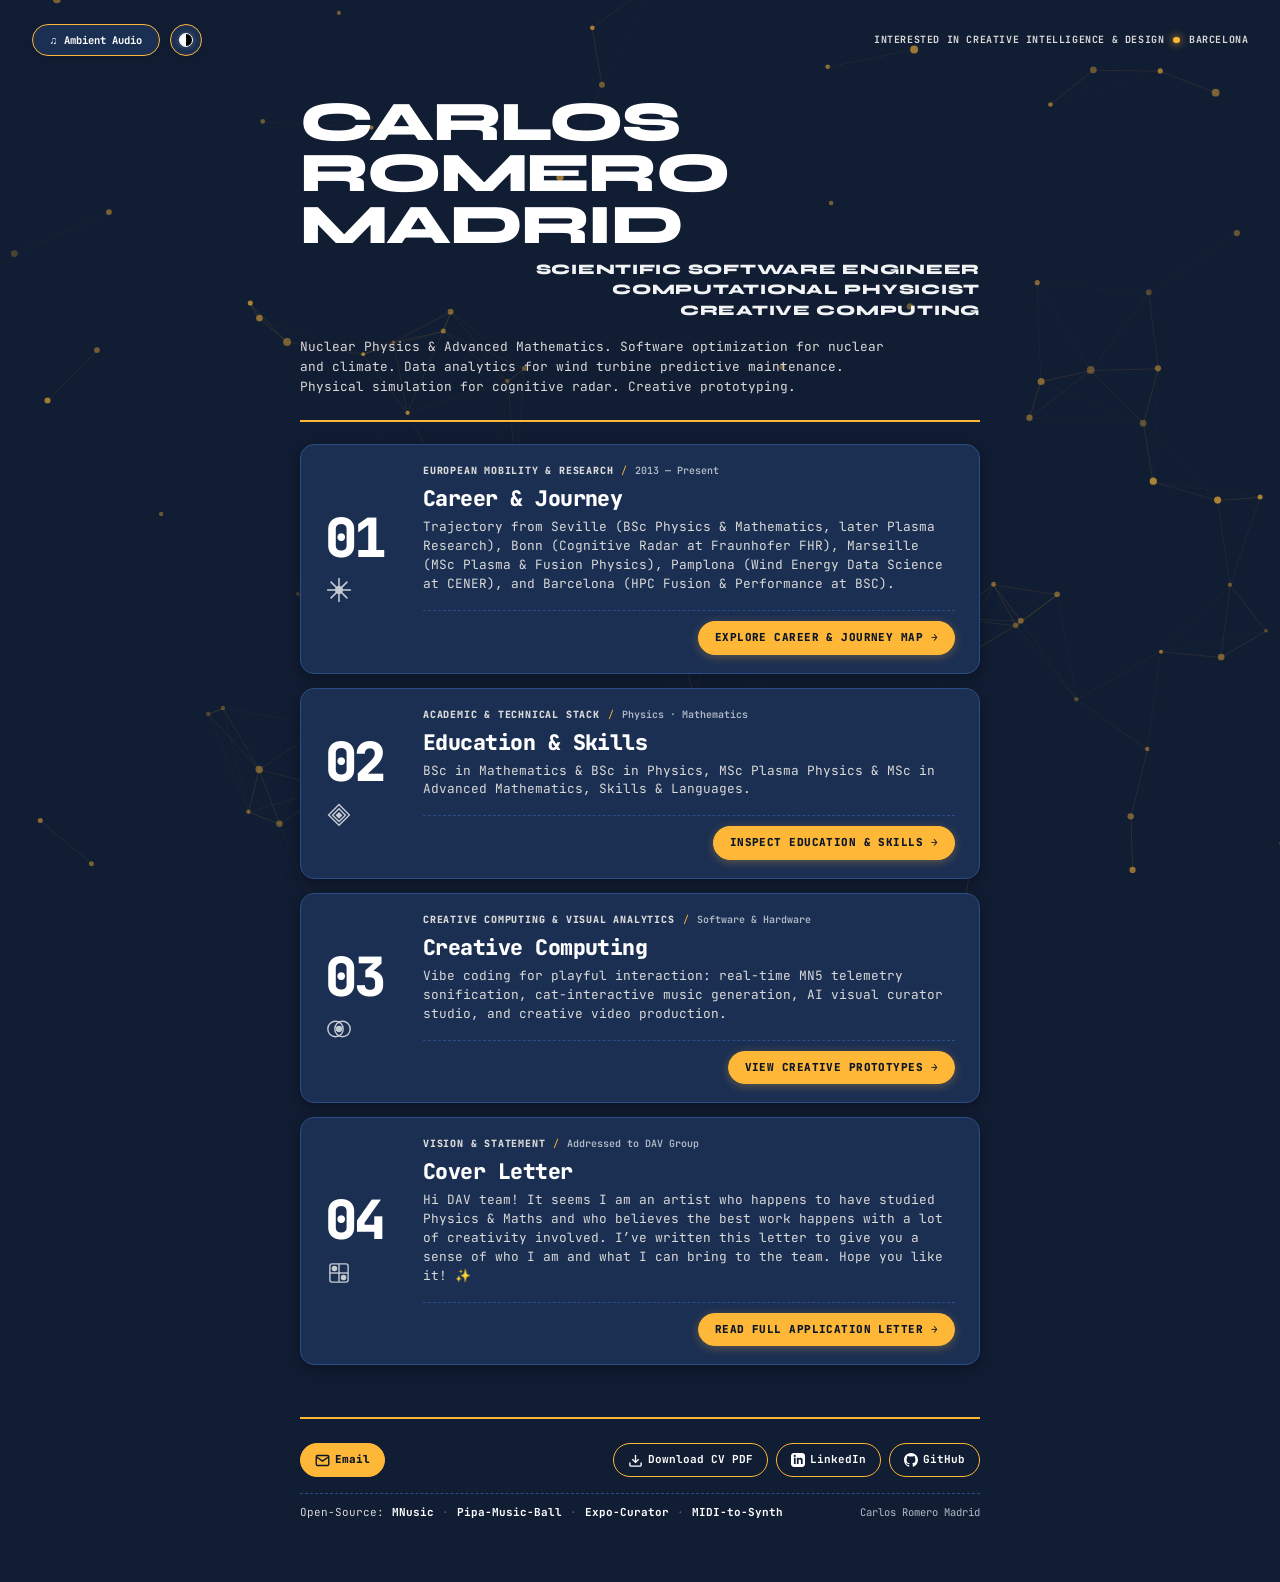
==== commit d8187ef0: "refactor: complete subsystem modularization of CSS and JS with documentation comments" ====
--- a/builder.html
+++ b/builder.html
@@ -924,8 +924,15 @@
   </script>
 
   <!-- =========================================================
-       JAVASCRIPT LOGIC
+       MODULAR JAVASCRIPT ARCHITECTURE
        ========================================================= -->
+  <script src="js/content-loader.js"></script>
+  <script src="js/themes.js"></script>
+  <script src="js/modals.js"></script>
+  <script src="js/cinema.js"></script>
+  <script src="js/map.js"></script>
+  <script src="js/particles.js"></script>
+  <script src="js/audio.js"></script>
   <script src="js/main.js"></script>
   <!-- In-Place Interactive Studio Engine -->
   <script src="editor.js"></script>
--- a/css/main.css
+++ b/css/main.css
@@ -1,2310 +1,16 @@
-    /* =========================================================
-       HIGH-CONTRAST BLACK & WHITE EDITORIAL DESIGN SYSTEM
-       Default: Day Mode (Luminous White Canvas)
-       Toggle:  Night Mode (80% Black Canvas #333333)
-       Typography: Syne 800 (Header + Subtitle) · JetBrains Mono (The Rest)
-       ========================================================= */
-    :root {
-      /* Day Mode Palette: Crimson & Raw Linen (Default on page load) */
-      --bw-bg: #f7f4ea; /* Raw Washi Paper Linen */
-      --bw-surface: #ffffff;
-      --bw-surface-hover: #fff4b8; /* Luminous Golden Butter Yellow */
-      --bw-surface-sunken: #eee9dc;
-      
-      --bw-border: #c92a2a; /* Sumi Lacquer Crimson */
-      --bw-border-medium: #1d1c19; /* Sumi Ink Black */
-      --bw-border-subtle: #ddd6c3;
-      
-      --bw-text: #1d1c19;
-      --bw-text-muted: #56534a;
-      --bw-text-dim: #888275;
-      
-      --bw-btn-bg: #c92a2a;
-      --bw-btn-text: #ffffff;
-      --bw-btn-border: #1d1c19;
-      --bw-btn-hover-bg: #de3535;
-      
-      --bw-pill-bg: #ede7d7;
-      --bw-pill-text: #c92a2a;
-      --bw-pill-border: #c92a2a;
+/**
+ * ==============================================================================
+ * COOL-CV MASTER STYLESHEET
+ * ==============================================================================
+ * Modular entry point bundling all subsystems:
+ *   1. tokens.css   - Core design tokens, default palettes, typography
+ *   2. palettes.css - Selectable theme palettes suite
+ *   3. layout.css   - Hero header, card list, dock, and footer
+ *   4. modals.css   - Expanded chapter modals, Leaflet map, Cinema theater
+ * ==============================================================================
+ */
 
-      /* Typography Family Design Tokens: Syne 800 + JetBrains Mono */
-      --font-display: 'Syne', sans-serif;
-      --font-mono: 'JetBrains Mono', monospace;
-      --font-body: 'JetBrains Mono', monospace;
-    }
-
-    /* Editorial Day Palette (Classic High-Contrast B&W) */
-    html.theme-editorial-day, body.theme-editorial-day {
-      --bw-bg: #ffffff;
-      --bw-surface: #ffffff;
-      --bw-surface-hover: #f5f5f5;
-      --bw-surface-sunken: #f8f8f8;
-      
-      --bw-border: #000000;
-      --bw-border-medium: #b0b0b0;
-      --bw-border-subtle: #e4e4e7;
-      
-      --bw-text: #000000;
-      --bw-text-muted: #52525b;
-      --bw-text-dim: #888888;
-      
-      --bw-btn-bg: #000000;
-      --bw-btn-text: #ffffff;
-      --bw-btn-border: #000000;
-      --bw-btn-hover-bg: #27272a;
-      
-      --bw-pill-bg: #f4f4f5;
-      --bw-pill-text: #000000;
-      --bw-pill-border: #d4d4d8;
-    }
-
-    /* Night Mode Palette (80% Black Canvas #333333 instead of 100% #000000) */
-    html.theme-night, body.theme-night {
-      --bw-bg: #333333; /* 80% black */
-      --bw-surface: #262626;
-      --bw-surface-hover: #363636;
-      --bw-surface-sunken: #1c1c1c;
-      
-      --bw-border: #ffffff;
-      --bw-border-medium: #666666;
-      --bw-border-subtle: #444444;
-      
-      --bw-text: #ffffff;
-      --bw-text-muted: #d4d4d8;
-      --bw-text-dim: #a1a1aa;
-      
-      --bw-btn-bg: #ffffff;
-      --bw-btn-text: #000000;
-      --bw-btn-border: #ffffff;
-      --bw-btn-hover-bg: #e4e4e7;
-      
-      --bw-pill-bg: #202020;
-      --bw-pill-text: #ffffff;
-      --bw-pill-border: #444444;
-    }
-
-    /* =========================================================
-       COLOR PALETTES SUITE (Selectable via Dropdown Menu)
-       ========================================================= */
-
-    /* Palette 1: Black & Silver (Obsidian & Liquid Chrome) */
-    html.theme-black-silver, body.theme-black-silver {
-      --bw-bg: #0b0c0e;
-      --bw-surface: #14161b;
-      --bw-surface-hover: #1e2129;
-      --bw-surface-sunken: #0e1014;
-      
-      --bw-border: #d4d8e2; /* Liquid Sterling Silver */
-      --bw-border-medium: #88909f; /* Brushed Chrome */
-      --bw-border-subtle: #2b303c;
-      
-      --bw-text: #f0f3f8; /* Platinum Silver */
-      --bw-text-muted: #b4bac6; /* Cool Silver Mist */
-      --bw-text-dim: #707888;
-      
-      --bw-btn-bg: #d4d8e2;
-      --bw-btn-text: #0b0c0e;
-      --bw-btn-border: #d4d8e2;
-      --bw-btn-hover-bg: #eef1f7;
-      
-      --bw-pill-bg: #1a1d24;
-      --bw-pill-text: #e2e6ef;
-      --bw-pill-border: #3b4252;
-    }
-
-    /* Palette 2: Touareg & Couple of Complementaries (Cobalt, Desert Sand & Terracotta) */
-    html.theme-touareg, body.theme-touareg {
-      --bw-bg: #0a1420; /* Deep Saharan Night Indigo */
-      --bw-surface: #12243a; /* Touareg Cobalt Blue */
-      --bw-surface-hover: #193352;
-      --bw-surface-sunken: #0c1827;
-      
-      --bw-border: #e07a5f; /* Terracotta Desert Copper */
-      --bw-border-medium: #f4a261; /* Saharan Dune Sand / Golden Ochre */
-      --bw-border-subtle: #1f3b5e;
-      
-      --bw-text: #faf7f2; /* Saharan Dune Linen */
-      --bw-text-muted: #cad7e5; /* Twilight Blue Mist */
-      --bw-text-dim: #7b97b5;
-      
-      --bw-btn-bg: #e07a5f;
-      --bw-btn-text: #0a1420;
-      --bw-btn-border: #f4a261;
-      --bw-btn-hover-bg: #eb8c73;
-      
-      --bw-pill-bg: #162c47;
-      --bw-pill-text: #f4a261;
-      --bw-pill-border: #e07a5f;
-    }
-
-    /* Palette 3: Yellow & A Complementary (Bauhaus Solar Yellow & Electric Iris Violet) */
-    html.theme-cyber-yellow, body.theme-cyber-yellow {
-      --bw-bg: #0c0d10; /* Deep Carbon Obsidian */
-      --bw-surface: #17181f; /* Matte Graphite */
-      --bw-surface-hover: #22232d;
-      --bw-surface-sunken: #111217;
-      
-      --bw-border: #ffe600; /* Solar Bauhaus Yellow */
-      --bw-border-medium: #7c5cff; /* Electric Iris Violet Complementary */
-      --bw-border-subtle: #2f2a48;
-      
-      --bw-text: #ffffff;
-      --bw-text-muted: #d8d8e5;
-      --bw-text-dim: #8b8b9e;
-      
-      --bw-btn-bg: #ffe600;
-      --bw-btn-text: #0c0d10;
-      --bw-btn-border: #ffe600;
-      --bw-btn-hover-bg: #fff04d;
-      
-      --bw-pill-bg: #1f1c34;
-      --bw-pill-text: #ffe600;
-      --bw-pill-border: #7c5cff;
-    }
-
-    /* Palette 4: Nordic Pine & Copper (LUMI Supercomputing / Finnish Spruce) */
-    html.theme-nordic-pine, body.theme-nordic-pine {
-      --bw-bg: #081410; /* Boreal Spruce Forest */
-      --bw-surface: #10241c; /* Dark Alpine Pine */
-      --bw-surface-hover: #183529;
-      --bw-surface-sunken: #0c1a14;
-      
-      --bw-border: #3ddc97; /* Northern Lights Aurora Mint */
-      --bw-border-medium: #e26d46; /* Arctic Sauna Copper */
-      --bw-border-subtle: #1c3d2f;
-      
-      --bw-text: #f1f7f3; /* Birch Snow White */
-      --bw-text-muted: #afc9bd;
-      --bw-text-dim: #688c7c;
-      
-      --bw-btn-bg: #e26d46;
-      --bw-btn-text: #081410;
-      --bw-btn-border: #3ddc97;
-      --bw-btn-hover-bg: #eb7f5a;
-      
-      --bw-pill-bg: #152e24;
-      --bw-pill-text: #3ddc97;
-      --bw-pill-border: #e26d46;
-    }
-
-    /* Palette 5: MareNostrum 5 (Deep Mediterranean Blue & Champagne Gold) */
-    html.theme-marenostrum, body.theme-marenostrum {
-      --bw-bg: #050e1d; /* Supercomputing Deep Ocean */
-      --bw-surface: #0c1b33; /* MareNostrum Cobalt */
-      --bw-surface-hover: #132749;
-      --bw-surface-sunken: #071325;
-      
-      --bw-border: #00f0ff; /* Interconnect Petascale Cyan */
-      --bw-border-medium: #d4af37; /* Torre Girona Chapel Gold */
-      --bw-border-subtle: #16325c;
-      
-      --bw-text: #f2f7fd; /* Starlight Ice White */
-      --bw-text-muted: #b4c9e4;
-      --bw-text-dim: #6986ab;
-      
-      --bw-btn-bg: #d4af37;
-      --bw-btn-text: #050e1d;
-      --bw-btn-border: #00f0ff;
-      --bw-btn-hover-bg: #e5c358;
-      
-      --bw-pill-bg: #102340;
-      --bw-pill-text: #00f0ff;
-      --bw-pill-border: #d4af37;
-    }
-
-    /* Palette 6: Crimson & Raw Linen (Japanese Editorial Warm Paper) */
-    html.theme-crimson-linen, body.theme-crimson-linen {
-      --bw-bg: #f7f4ea; /* Raw Washi Paper Linen */
-      --bw-surface: #ffffff;
-      --bw-surface-hover: #fff4b8; /* Luminous Golden Butter Yellow */
-      --bw-surface-sunken: #eee9dc;
-      
-      --bw-border: #c92a2a; /* Sumi Lacquer Crimson */
-      --bw-border-medium: #1d1c19; /* Sumi Ink Black */
-      --bw-border-subtle: #ddd6c3;
-      
-      --bw-text: #1d1c19;
-      --bw-text-muted: #56534a;
-      --bw-text-dim: #888275;
-      
-      --bw-btn-bg: #c92a2a;
-      --bw-btn-text: #ffffff;
-      --bw-btn-border: #1d1c19;
-      --bw-btn-hover-bg: #de3535;
-      
-      --bw-pill-bg: #ede7d7;
-      --bw-pill-text: #c92a2a;
-      --bw-pill-border: #c92a2a;
-    }
-
-    /* Palette 7: Deep Blue & Glacial Salt (Image 1 Palette) */
-    /* Palette 7: Deep Blue & Glacial Salt (Default Night Mode) */
-    /* Deep Blue #111d33 · Surface #1b2f52 · Accent Yellow #FEB737 · Glacial Salt #B1BBC8 */
-    html.theme-deep-blue, body.theme-deep-blue {
-      --bw-bg: #111d33;
-      --bw-surface: #1b2f52;
-      --bw-surface-hover: #233e6b;
-      --bw-surface-sunken: #0c1626;
-      
-      --bw-border: #FEB737; /* Honey Yellow outer line as card 2 */
-      --bw-border-medium: #FEB737;
-      --bw-border-subtle: #2A4D88; /* Deep Blue */
-      
-      --bw-text: #ffffff;
-      --bw-text-muted: #D9D9D8; /* Concerto */
-      --bw-text-dim: #B1BBC8; /* Glacial Salt */
-      
-      --bw-btn-bg: #FEB737; /* Yellow highlight button */
-      --bw-btn-text: #0c1626; /* Deep obsidian for max contrast */
-      --bw-btn-border: #FEB737;
-      --bw-btn-hover-bg: #ffd276;
-      
-      --bw-pill-bg: #152542;
-      --bw-pill-text: #FEB737;
-      --bw-pill-border: #FEB737;
-    }
-
-    /* In Deep Blue & Glacial: cards at rest have clean subtle dark borders */
-    body.theme-deep-blue .editorial-card {
-      border: 1.5px solid var(--bw-border-subtle) !important;
-      background: #1b2f52 !important;
-      box-shadow: 0 4px 16px rgba(0, 0, 0, 0.35) !important;
-    }
-    /* The yellow outer line ONLY appears when HOVERING over the cards */
-    body.theme-deep-blue .editorial-card:hover {
-      border: 2px solid #FEB737 !important;
-      background: #233e6b !important;
-      box-shadow: 0 10px 28px rgba(254, 183, 55, 0.32) !important;
-      transform: translateY(-2px);
-    }
-
-    /* In Deep Blue & Glacial: "Explore" "View..." action prompt boxes are yellow #FEB737 */
-    body.theme-deep-blue .action-prompt-btn {
-      background: #FEB737 !important;
-      color: #0c1626 !important;
-      border: 1.5px solid #FEB737 !important;
-      font-weight: 800 !important;
-      box-shadow: 0 2px 10px rgba(254, 183, 55, 0.30) !important;
-    }
-    body.theme-deep-blue .action-prompt-btn:hover,
-    body.theme-deep-blue .editorial-card:hover .action-prompt-btn {
-      background: #ffd276 !important;
-      color: #0c1626 !important;
-      border-color: #ffd276 !important;
-      box-shadow: 0 4px 18px rgba(254, 183, 55, 0.50) !important;
-      transform: translateY(-2px);
-    }
-
-    body.theme-deep-blue .btn-hero-primary {
-      background: #FEB737 !important;
-      color: #0c1626 !important;
-      border: 1.5px solid #FEB737 !important;
-      font-weight: 800 !important;
-    }
-    body.theme-deep-blue .btn-hero-primary:hover {
-      background: #ffd276 !important;
-      color: #0c1626 !important;
-    }
-
-    /* Palette 8: Indigo, Honey & Periwinkle (Image 2 Palette Dark) */
-    /* Indigo #543786 · Honey #FEB737 · Periwinkle #A7B5FE · Sea Breeze #7BB8C0 · Lemon Meringue #FFEBAD */
-    html.theme-indigo-honey, body.theme-indigo-honey {
-      --bw-bg: #1c112e;
-      --bw-surface: #2d1b4a; /* Indigo Base */
-      --bw-surface-hover: #3d2564;
-      --bw-surface-sunken: #150c23;
-      
-      --bw-border: #FEB737; /* Honey */
-      --bw-border-medium: #A7B5FE; /* Periwinkle */
-      --bw-border-subtle: #543786; /* Indigo */
-      
-      --bw-text: #FFEBAD; /* Lemon Meringue */
-      --bw-text-muted: #A7B5FE; /* Periwinkle */
-      --bw-text-dim: #7BB8C0; /* Sea Breeze */
-      
-      --bw-btn-bg: #FEB737; /* Honey */
-      --bw-btn-text: #1c112e;
-      --bw-btn-border: #FFEBAD; /* Lemon Meringue */
-      --bw-btn-hover-bg: #ffc966;
-      
-      --bw-pill-bg: #271642;
-      --bw-pill-text: #FFEBAD; /* Lemon Meringue */
-      --bw-pill-border: #7BB8C0; /* Sea Breeze */
-    }
-
-    /* Palette 9: Lemon Meringue & Sea Breeze (Image 2 Palette Light) */
-    html.theme-lemon-meringue, body.theme-lemon-meringue {
-      --bw-bg: #FFEBAD; /* Lemon Meringue Canvas */
-      --bw-surface: #fffdf5;
-      --bw-surface-hover: #fcf4dc;
-      --bw-surface-sunken: #f5df9c;
-      
-      --bw-border: #543786; /* Indigo */
-      --bw-border-medium: #7BB8C0; /* Sea Breeze */
-      --bw-border-subtle: #e5cd85;
-      
-      --bw-text: #543786; /* Indigo */
-      --bw-text-muted: #3a2260;
-      --bw-text-dim: #7BB8C0; /* Sea Breeze */
-      
-      --bw-btn-bg: #543786; /* Indigo */
-      --bw-btn-text: #FFEBAD; /* Lemon Meringue */
-      --bw-btn-border: #FEB737; /* Honey */
-      --bw-btn-hover-bg: #6e48b0;
-      
-      --bw-pill-bg: #f8e5b0;
-      --bw-pill-text: #543786;
-      --bw-pill-border: #7BB8C0; /* Sea Breeze */
-    }
-
-    * {
-      box-sizing: border-box;
-      margin: 0;
-      padding: 0;
-    }
-
-    html {
-      margin: 0;
-      padding: 0;
-      box-sizing: border-box;
-      min-height: 100vh;
-      overflow-y: scroll; /* Dedicated viewport vertical scrollbar */
-      overflow-x: hidden;
-      background-color: var(--bw-bg);
-      color: var(--bw-text);
-      transition: background-color 0.25s ease, color 0.25s ease;
-    }
-
-    body {
-      margin: 0;
-      padding: 0;
-      box-sizing: border-box;
-      min-height: 100vh;
-      overflow: visible;
-      background-color: var(--bw-bg);
-      color: var(--bw-text);
-      font-family: var(--font-body);
-      font-size: 13.5px;
-      line-height: 1.6;
-      display: flex;
-      flex-direction: column;
-      align-items: center;
-      position: relative;
-      transition: background-color 0.25s ease, color 0.25s ease;
-    }
-
-    /* Subtle Ambient Canvas Background */
-    #ambient-particles-canvas {
-      position: fixed;
-      top: 0;
-      left: 0;
-      width: 100vw;
-      height: 100vh;
-      pointer-events: none;
-      z-index: 0;
-      opacity: 0.85;
-    }
-
-    /* MAIN CONTAINER — Horizontally narrower (720px) with balanced 2.5cm-higher breathing room */
-    .container {
-      max-width: 720px;
-      width: 100%;
-      margin: 0 auto;
-      padding: clamp(70px, 9vh, 90px) 20px 60px;
-      display: flex;
-      flex-direction: column;
-      position: relative;
-      z-index: 1;
-      box-sizing: border-box;
-    }
-
-    /* =========================================================
-       HERO HEADER — Typographic, Compact Vertical Height
-       ========================================================= */
-    .hero-header {
-      padding: 16px 0 24px;
-      display: flex;
-      flex-direction: column;
-      gap: 16px;
-      border-bottom: 2px solid var(--bw-border);
-      margin-bottom: 22px;
-    }
-
-    /* Top Status Dock — Positioned absolutely so it naturally scrolls up with the page & NEVER intersects below */
-    .top-status-dock {
-      position: absolute;
-      top: 24px;
-      right: 32px;
-      height: 32px;
-      z-index: 900;
-      display: flex;
-      align-items: center;
-      justify-content: flex-end;
-      transition: opacity 0.18s cubic-bezier(0.16, 1, 0.3, 1), transform 0.18s cubic-bezier(0.16, 1, 0.3, 1);
-      will-change: opacity, transform;
-    }
-
-    /* Rapid fade-out on scroll: Disappears fast across a short vertical space */
-    .top-status-dock.is-scrolled {
-      opacity: 0 !important;
-      pointer-events: none !important;
-      transform: translateY(-8px) !important;
-    }
-
-    .status-badge {
-      display: inline-flex;
-      align-items: center;
-      font-family: var(--font-mono);
-      font-size: 10px;
-      font-weight: 700;
-      letter-spacing: 0.06em;
-      text-transform: uppercase;
-      color: var(--bw-text-muted);
-      white-space: nowrap;
-      min-width: 0;
-      line-height: 1;
-    }
-
-    .status-text-full,
-    .status-text-short {
-      display: inline-flex;
-      align-items: center;
-      gap: 8px;
-    }
-
-    .status-text-short {
-      display: none;
-    }
-
-    @media (max-width: 1140px) {
-      .status-text-full {
-        display: none;
-      }
-      .status-text-short {
-        display: inline-flex;
-      }
-    }
-
-    .status-dot {
-      width: 6.5px;
-      height: 6.5px;
-      border-radius: 50%;
-      background: var(--bw-border);
-      box-shadow: 0 0 8px var(--bw-border);
-      animation: status-pulse 2s infinite ease-in-out;
-      flex-shrink: 0;
-      display: inline-block;
-      vertical-align: middle;
-      margin: 0 1px;
-    }
-    @keyframes status-pulse {
-      0% { opacity: 0.4; transform: scale(0.85); }
-      50% { opacity: 1; transform: scale(1.2); }
-      100% { opacity: 0.4; transform: scale(0.85); }
-    }
-
-    /* Hero Controls — Positioned at the most left, outside the central container */
-    .hero-controls {
-      position: fixed;
-      top: 24px;
-      left: 32px;
-      z-index: 900;
-      display: flex;
-      align-items: center;
-      gap: 10px;
-    }
-
-    @media (max-width: 860px) {
-      .container {
-        padding-top: 36px;
-      }
-      .hero-controls {
-        position: static;
-        justify-content: flex-start;
-        max-width: 720px;
-        width: 100%;
-        margin: 14px auto 0;
-        padding: 0 20px;
-        box-sizing: border-box;
-      }
-      .top-status-dock {
-        position: static;
-        justify-content: flex-end;
-        max-width: 720px;
-        width: 100%;
-        margin: 8px auto 0;
-        padding: 0 20px;
-        box-sizing: border-box;
-        height: auto;
-      }
-    }
-
-    .btn-ctrl {
-      background: var(--bw-surface);
-      color: var(--bw-text);
-      border: 1.5px solid var(--bw-border-medium);
-      border-radius: 9999px;
-      padding: 6px 14px;
-      font-family: var(--font-mono);
-      font-size: 10.5px;
-      font-weight: 700;
-      cursor: pointer;
-      display: inline-flex;
-      align-items: center;
-      gap: 7px;
-      transition: all 0.2s cubic-bezier(0.16, 1, 0.3, 1);
-      box-sizing: border-box;
-      white-space: nowrap;
-      height: 32px;
-      box-shadow: 0 3px 12px rgba(0, 0, 0, 0.12);
-    }
-    .btn-ctrl:hover {
-      border-color: var(--bw-border);
-      background: var(--bw-surface-hover);
-      transform: translateY(-1px);
-      box-shadow: 0 6px 18px rgba(0, 0, 0, 0.18);
-    }
-    .btn-ctrl.playing {
-      background: var(--bw-btn-bg);
-      color: var(--bw-btn-text);
-      border-color: var(--bw-btn-border);
-    }
-
-    /* Sleek icon-only toggle button to prevent any overlap with card 01 */
-    #btn-theme-toggle {
-      width: 32px;
-      height: 32px;
-      padding: 0;
-      justify-content: center;
-      flex-shrink: 0;
-    }
-
-    #btn-mnusic-audio {
-      min-width: 128px;
-      justify-content: center;
-    }
-
-    /* Palette Dropdown Selector Styling */
-    .palette-select-wrap {
-      position: relative;
-      display: inline-flex;
-      align-items: center;
-    }
-
-    .palette-select {
-      background: var(--bw-surface);
-      color: var(--bw-text);
-      border: 1.5px solid var(--bw-border-medium);
-      border-radius: 9999px;
-      padding: 5px 24px 5px 10px;
-      font-family: var(--font-mono);
-      font-size: 10px;
-      font-weight: 700;
-      cursor: pointer;
-      appearance: none;
-      -webkit-appearance: none;
-      -moz-appearance: none;
-      background-image: url("data:image/svg+xml,%3Csvg xmlns='http://www.w3.org/2000/svg' width='10' height='10' viewBox='0 0 24 24' fill='none' stroke='%23888888' stroke-width='2.5' stroke-linecap='round' stroke-linejoin='round'%3E%3Cpolyline points='6 9 12 15 18 9'%3E%3C/polyline%3E%3C/svg%3E");
-      background-repeat: no-repeat;
-      background-position: calc(100% - 9px) center;
-      background-size: 10px;
-      transition: all 0.2s cubic-bezier(0.16, 1, 0.3, 1);
-      box-sizing: border-box;
-      white-space: nowrap;
-      height: 29px;
-      min-width: 154px;
-    }
-
-    .palette-select:hover {
-      border-color: var(--bw-border);
-      background-color: var(--bw-surface-hover);
-      transform: translateY(-1px);
-    }
-
-    .palette-select:focus {
-      outline: none;
-      border-color: var(--bw-border);
-      box-shadow: 0 0 0 2px rgba(0, 0, 0, 0.15);
-    }
-
-    .palette-select option {
-      background: var(--bw-surface);
-      color: var(--bw-text);
-      font-family: var(--font-mono);
-      font-size: 11px;
-      padding: 6px 10px;
-    }
-
-    /* Vertical Half-Black Half-White Split Disc Icon */
-    .split-disc {
-      width: 14px;
-      height: 14px;
-      border-radius: 50%;
-      border: 1.5px solid currentColor;
-      background: linear-gradient(to right, #000000 50%, #ffffff 50%);
-      display: inline-block;
-      flex-shrink: 0;
-      box-shadow: 0 0 5px rgba(0, 0, 0, 0.2);
-      transition: transform 0.35s cubic-bezier(0.34, 1.56, 0.64, 1);
-    }
-    .btn-ctrl:hover .split-disc {
-      transform: rotate(180deg);
-    }
-    body.theme-night .split-disc,
-    body.theme-black-silver .split-disc,
-    body.theme-touareg .split-disc,
-    body.theme-cyber-yellow .split-disc,
-    body.theme-nordic-pine .split-disc,
-    body.theme-marenostrum .split-disc,
-    body.theme-deep-blue .split-disc,
-    body.theme-indigo-honey .split-disc {
-      box-shadow: 0 0 5px rgba(255, 255, 255, 0.3);
-      transform: rotate(180deg);
-    }
-    body.theme-night .btn-ctrl:hover .split-disc,
-    body.theme-black-silver .btn-ctrl:hover .split-disc,
-    body.theme-touareg .btn-ctrl:hover .split-disc,
-    body.theme-cyber-yellow .btn-ctrl:hover .split-disc,
-    body.theme-nordic-pine .btn-ctrl:hover .split-disc,
-    body.theme-marenostrum .btn-ctrl:hover .split-disc,
-    body.theme-deep-blue .btn-ctrl:hover .split-disc,
-    body.theme-indigo-honey .btn-ctrl:hover .split-disc {
-      transform: rotate(360deg);
-    }
-
-    /* Modernist Vector Emblems (Book of Shapes) */
-    .shape-emblem {
-      width: 28px;
-      height: 28px;
-      display: inline-flex;
-      align-items: center;
-      justify-content: center;
-      color: var(--bw-text);
-      opacity: 0.75;
-      margin-top: 6px;
-      transition: all 0.3s cubic-bezier(0.34, 1.56, 0.64, 1);
-    }
-    .editorial-card:hover .shape-emblem {
-      opacity: 1;
-      transform: scale(1.15) rotate(45deg);
-    }
-
-    .hero-name-block {
-      display: flex;
-      flex-direction: column;
-      gap: 8px;
-    }
-
-    h1.hero-name {
-      font-family: var(--font-display); /* Syne 800 display */
-      font-size: clamp(34px, 5.4vw, 56px);
-      font-weight: 800;
-      letter-spacing: -0.03em;
-      line-height: 0.88;
-      color: var(--bw-text);
-      margin: 0;
-      text-transform: uppercase;
-      display: flex;
-      flex-direction: column;
-      gap: 2px;
-      overflow: visible;
-    }
-
-    .hero-name-line {
-      display: block !important;
-      width: max-content !important;
-      transform-origin: left center !important;
-      will-change: transform, letter-spacing;
-      backface-visibility: hidden;
-      -webkit-backface-visibility: hidden;
-    }
-
-    /* Independent, relaxed, slow dynamic stretching for each line — Awakens only after first scroll down */
-    body.typography-awakened .hero-name-line-1 {
-      animation: stretch-line-1 9.4s ease-in-out infinite alternate !important;
-    }
-
-    body.typography-awakened .hero-name-line-2 {
-      animation: stretch-line-2 13.0s ease-in-out infinite alternate !important;
-      animation-delay: -4.2s !important;
-    }
-
-    body.typography-awakened .hero-name-line-3 {
-      animation: stretch-line-3 10.8s ease-in-out infinite alternate !important;
-      animation-delay: -6.8s !important;
-    }
-
-    @keyframes stretch-line-1 {
-      0% {
-        transform: scaleX(0.96);
-        letter-spacing: -0.03em;
-      }
-      100% {
-        transform: scaleX(1.22);
-        letter-spacing: 0.04em;
-      }
-    }
-
-    @keyframes stretch-line-2 {
-      0% {
-        transform: scaleX(0.94);
-        letter-spacing: -0.035em;
-      }
-      100% {
-        transform: scaleX(1.26);
-        letter-spacing: 0.05em;
-      }
-    }
-
-    @keyframes stretch-line-3 {
-      0% {
-        transform: scaleX(0.95);
-        letter-spacing: -0.028em;
-      }
-      100% {
-        transform: scaleX(1.24);
-        letter-spacing: 0.042em;
-      }
-    }
-
-    /* 3 Dedicated Professional Roles positioned below the name at the right of the composition page */
-    .hero-roles-right {
-      display: flex;
-      flex-direction: column;
-      align-self: flex-end;
-      align-items: flex-end;
-      text-align: right;
-      margin: 4px 0 10px auto;
-      gap: 3px;
-      width: fit-content;
-    }
-
-    .hero-role-item {
-      font-family: var(--font-display); /* Syne 800 display */
-      font-size: clamp(11.5px, 1.35vw, 14.5px);
-      font-weight: 800;
-      letter-spacing: 0.05em;
-      text-transform: uppercase;
-      color: var(--bw-text);
-      opacity: 0.95;
-      white-space: nowrap;
-      line-height: 1.2;
-      text-align: right;
-    }
-
-    .hero-discipline {
-      display: none;
-    }
-
-    .hero-bio {
-      font-family: var(--font-mono); /* JetBrains Mono */
-      font-size: 12.8px;
-      line-height: 1.55;
-      color: var(--bw-text-muted);
-      max-width: 660px;
-      margin: 0;
-      display: block;
-    }
-
-    .hero-bio-line {
-      display: block;
-      margin: 0;
-      padding: 0;
-      line-height: inherit;
-    }
-
-    .hero-actions-row {
-      display: flex;
-      flex-wrap: wrap;
-      gap: 8px;
-      align-items: center;
-      margin-top: 4px;
-    }
-
-    .btn-hero {
-      display: inline-flex;
-      align-items: center;
-      gap: 5px;
-      padding: 7px 14px;
-      border-radius: 9999px;
-      font-family: var(--font-mono);
-      font-size: 11px;
-      font-weight: 700;
-      text-decoration: none;
-      transition: all 0.22s cubic-bezier(0.16, 1, 0.3, 1);
-      cursor: pointer;
-      white-space: nowrap;
-    }
-    .btn-hero-primary {
-      background: var(--bw-btn-bg);
-      color: var(--bw-btn-text);
-      border: 1.5px solid var(--bw-btn-border);
-    }
-    .btn-hero-primary:hover {
-      background: var(--bw-btn-hover-bg);
-      transform: translateY(-1px);
-      box-shadow: 0 4px 14px rgba(0, 0, 0, 0.2);
-    }
-    body.theme-night .btn-hero-primary:hover {
-      box-shadow: 0 4px 14px rgba(255, 255, 255, 0.25);
-    }
-    .btn-hero-secondary {
-      background: transparent;
-      color: var(--bw-text);
-      border: 1.5px solid var(--bw-border-medium);
-    }
-    .btn-hero-secondary:hover {
-      border-color: var(--bw-border);
-      background: var(--bw-surface-hover);
-      transform: translateY(-1px);
-    }
-
-
-    /* =========================================================
-       VERTICAL 1-COLUMN LIST WITH BIG NUMBERS ON THE LEFT
-       Compact vertical footprint for effortless, minimal scrolling
-       ========================================================= */
-
-    .vertical-cards-list {
-      display: flex;
-      flex-direction: column;
-      gap: 14px;
-      margin-bottom: 30px;
-    }
-
-    .editorial-card {
-      background: var(--bw-surface);
-      border: 1.5px solid var(--bw-border-subtle);
-      border-radius: 14px;
-      padding: 18px 24px;
-      cursor: pointer;
-      position: relative;
-      transition: all 0.24s cubic-bezier(0.16, 1, 0.3, 1);
-      box-shadow: 0 3px 12px rgba(0, 0, 0, 0.05);
-      overflow: hidden;
-    }
-    .editorial-card:hover {
-      border-color: var(--bw-border);
-      background: var(--bw-surface-hover);
-      transform: translateY(-2px);
-      box-shadow: 0 10px 24px rgba(0, 0, 0, 0.10);
-    }
-    body.theme-crimson-linen .editorial-card:hover {
-      box-shadow: 0 10px 24px rgba(200, 140, 20, 0.16), 0 4px 10px rgba(0, 0, 0, 0.06);
-    }
-    body.theme-night .editorial-card {
-      box-shadow: 0 4px 16px rgba(0, 0, 0, 0.35);
-    }
-    body.theme-night .editorial-card:hover {
-      box-shadow: 0 10px 28px rgba(0, 0, 0, 0.5);
-    }
-
-    .card-grid-inner {
-      display: grid;
-      grid-template-columns: 78px 1fr;
-      gap: 20px;
-      align-items: center;
-    }
-
-    /* LEFT COLUMN: THE BIG NUMBER */
-    .card-num-col {
-      display: flex;
-      flex-direction: column;
-      align-items: flex-start;
-      gap: 8px;
-      padding-top: 0;
-    }
-
-    .card-big-num {
-      font-size: clamp(38px, 4.6vw, 54px);
-      font-weight: 900;
-      line-height: 0.9;
-      letter-spacing: -0.05em;
-      color: var(--bw-text);
-      display: block;
-      transition: transform 0.22s ease;
-    }
-    .editorial-card:hover .card-big-num {
-      transform: scale(1.04);
-    }
-
-    /* RIGHT COLUMN: CARD CONTENT */
-    .card-content-col {
-      display: flex;
-      flex-direction: column;
-      gap: 6px;
-    }
-
-    .card-meta-line {
-      display: flex;
-      align-items: center;
-      gap: 8px;
-      flex-wrap: wrap;
-    }
-
-    .meta-tag {
-      font-family: var(--font-mono);
-      font-size: 10px;
-      font-weight: 800;
-      letter-spacing: 0.08em;
-      text-transform: uppercase;
-      color: var(--bw-text-muted);
-    }
-
-    .meta-bullet {
-      color: var(--bw-border-medium);
-      font-size: 10px;
-    }
-
-    .meta-period {
-      font-family: var(--font-mono);
-      font-size: 10px;
-      font-weight: 600;
-      color: var(--bw-text-dim);
-    }
-
-    .card-title {
-      font-family: var(--font-mono);
-      font-size: clamp(17px, 2.1vw, 21.5px);
-      font-weight: 800;
-      line-height: 1.25;
-      letter-spacing: -0.025em;
-      color: var(--bw-text);
-      margin: 0;
-    }
-
-    .card-desc {
-      font-size: 12.8px;
-      line-height: 1.48;
-      color: var(--bw-text-muted);
-      margin: 0;
-      max-width: 620px;
-    }
-
-    .card-action-row {
-      display: flex;
-      align-items: center;
-      justify-content: flex-end;
-      margin-top: 10px;
-      padding-top: 10px;
-      border-top: 1px dashed var(--bw-border-subtle);
-    }
-
-    .action-prompt-btn {
-      font-family: var(--font-mono);
-      font-size: 11px;
-      font-weight: 800;
-      letter-spacing: 0.04em;
-      text-transform: uppercase;
-      color: var(--bw-btn-text);
-      background: var(--bw-btn-bg);
-      border: 1.5px solid var(--bw-btn-border);
-      padding: 7px 16px;
-      border-radius: 9999px;
-      display: inline-flex;
-      align-items: center;
-      gap: 6px;
-      transition: all 0.22s cubic-bezier(0.16, 1, 0.3, 1);
-      box-shadow: 0 2px 8px rgba(0, 0, 0, 0.08);
-      cursor: pointer;
-    }
-
-    .editorial-card:hover .action-prompt-btn {
-      background: var(--bw-btn-hover-bg);
-      color: var(--bw-btn-text);
-      transform: translateX(3px);
-      box-shadow: 0 4px 14px rgba(0, 0, 0, 0.16);
-    }
-
-    /* SECTION 02: Kept exactly as the others in Day Mode */
-    .card-section-02 {
-      border: 1.5px solid var(--bw-border-subtle);
-      background: var(--bw-surface);
-      box-shadow: 0 3px 12px rgba(0, 0, 0, 0.05);
-    }
-    .card-section-02:hover {
-      border-color: var(--bw-border);
-      background: var(--bw-surface-hover);
-      transform: translateY(-2px);
-      box-shadow: 0 10px 24px rgba(0, 0, 0, 0.10);
-    }
-    #modal-foundations .sub-card {
-      border: 1.5px solid var(--bw-border-subtle);
-      background: var(--bw-surface);
-      box-shadow: 0 4px 14px rgba(0, 0, 0, 0.16);
-      transition: all 0.25s ease;
-    }
-    #modal-foundations .sub-card:hover {
-      border-color: var(--bw-border);
-      background: var(--bw-surface-hover);
-      transform: translateY(-2px);
-      box-shadow: 0 8px 24px rgba(0, 0, 0, 0.28);
-    }
-
-    /* CURRENT EXPERIENCE HIGHLIGHT */
-    .timeline-card.is-current {
-      border: 2px solid var(--bw-border) !important;
-      background: var(--bw-surface) !important;
-      box-shadow: 0 6px 20px rgba(0, 0, 0, 0.22);
-      position: relative;
-    }
-    .current-role-badge {
-      display: inline-flex;
-      align-items: center;
-      gap: 6px;
-      font-family: var(--font-mono);
-      font-size: 9.5px;
-      font-weight: 800;
-      color: var(--bw-btn-text);
-      background: var(--bw-btn-bg);
-      border: 1px solid var(--bw-btn-border);
-      padding: 3px 9px;
-      border-radius: 9999px;
-      margin-bottom: 8px;
-      letter-spacing: 0.05em;
-      text-transform: uppercase;
-    }
-    .pulse-dot {
-      width: 6px;
-      height: 6px;
-      border-radius: 50%;
-      background: currentColor;
-      opacity: 0.9;
-      animation: status-pulse 1.8s infinite ease-in-out;
-    }
-    .t-current-dates {
-      font-family: var(--font-mono);
-      font-size: 12.5px;
-      font-weight: 800;
-      color: var(--bw-border);
-      margin: 4px 0 10px;
-    }
-
-    /* =========================================================
-       EXPANDED MODAL OVERLAY (B&W High-Contrast Architecture)
-       ========================================================= */
-    .modal-overlay {
-      position: fixed;
-      top: 0;
-      left: 0;
-      width: 100vw;
-      height: 100vh;
-      background: rgba(17, 18, 22, 0.65);
-      backdrop-filter: blur(10px);
-      -webkit-backdrop-filter: blur(10px);
-      z-index: 9999;
-      display: none;
-      align-items: center;
-      justify-content: center;
-      padding: 30px 20px;
-      opacity: 0;
-      transition: opacity 0.25s ease;
-    }
-    .modal-overlay.active {
-      display: flex;
-      opacity: 1;
-    }
-    body.theme-crimson-linen .modal-overlay,
-    body.theme-editorial-day .modal-overlay,
-    body.theme-lemon-meringue .modal-overlay {
-      background: rgba(29, 28, 25, 0.45);
-    }
-    body.theme-night .modal-overlay,
-    body.theme-deep-blue .modal-overlay {
-      background: rgba(11, 18, 32, 0.82);
-    }
-
-    .modal-panel {
-      width: 100%;
-      max-width: 1140px;
-      max-height: 90vh;
-      border-radius: 20px;
-      background: var(--bw-bg);
-      border: 2px solid var(--bw-border);
-      box-shadow: 0 30px 80px rgba(0, 0, 0, 0.55);
-      display: flex;
-      flex-direction: column;
-      overflow: hidden;
-      transform: scale(0.97);
-      transition: transform 0.25s cubic-bezier(0.16, 1, 0.3, 1), background 0.25s ease, border-color 0.25s ease;
-    }
-    .modal-overlay.active .modal-panel {
-      transform: scale(1);
-    }
-
-    .modal-header {
-      padding: 24px 32px;
-      display: flex;
-      justify-content: space-between;
-      align-items: center;
-      border-bottom: 2px solid var(--bw-border-subtle);
-      background: var(--bw-bg);
-      transition: background 0.25s ease, border-color 0.25s ease;
-    }
-    .modal-header-titles h2 {
-      font-family: var(--font-mono);
-      font-size: 24px;
-      font-weight: 800;
-      letter-spacing: -0.02em;
-      color: var(--bw-text);
-      margin: 0;
-    }
-    .modal-header-titles span {
-      font-family: var(--font-mono);
-      font-size: 11px;
-      font-weight: 700;
-      letter-spacing: 0.1em;
-      text-transform: uppercase;
-      color: var(--bw-text-muted);
-    }
-
-    .btn-close-modal {
-      background: transparent;
-      color: var(--bw-text);
-      border: 1.5px solid var(--bw-border);
-      width: 42px;
-      height: 42px;
-      border-radius: 50%;
-      display: inline-flex;
-      align-items: center;
-      justify-content: center;
-      cursor: pointer;
-      font-size: 18px;
-      font-weight: 700;
-      transition: all 0.2s ease;
-    }
-    .btn-close-modal:hover {
-      background: var(--bw-btn-bg);
-      color: var(--bw-btn-text);
-      border-color: var(--bw-btn-border);
-      transform: scale(1.08);
-    }
-
-    .modal-scroll-body {
-      padding: 36px 32px;
-      overflow-y: auto;
-      flex: 1;
-      color: var(--bw-text);
-      scrollbar-width: thin;
-      scrollbar-color: var(--bw-border-subtle) var(--bw-bg);
-    }
-    .modal-scroll-body::-webkit-scrollbar {
-      width: 8px;
-    }
-    .modal-scroll-body::-webkit-scrollbar-track {
-      background: var(--bw-bg);
-      border-radius: 4px;
-    }
-    .modal-scroll-body::-webkit-scrollbar-thumb {
-      background: var(--bw-border-subtle);
-      border-radius: 4px;
-      border: 2px solid var(--bw-bg);
-    }
-    .modal-scroll-body::-webkit-scrollbar-thumb:hover {
-      background: var(--bw-border);
-    }
-
-    /* Modal Internal Sections */
-    .trajectory-showcase-row {
-      display: grid;
-      grid-template-columns: 1.05fr 0.95fr;
-      gap: 20px;
-      margin-bottom: 24px;
-      align-items: stretch;
-    }
-    @media (max-width: 860px) {
-      .trajectory-showcase-row {
-        grid-template-columns: 1fr;
-      }
-    }
-
-    .map-showcase-card {
-      background: var(--bw-surface);
-      border-radius: 16px;
-      border: 1.5px solid var(--bw-border-subtle);
-      padding: 18px 20px 20px;
-      display: flex;
-      flex-direction: column;
-      min-height: 380px;
-      box-shadow: 0 4px 16px rgba(0, 0, 0, 0.18);
-      transition: all 0.25s ease;
-    }
-    .map-showcase-card:hover {
-      border-color: var(--bw-border);
-      box-shadow: 0 8px 24px rgba(0, 0, 0, 0.28);
-    }
-    .map-showcase-card .map-header {
-      display: flex;
-      justify-content: space-between;
-      align-items: center;
-      margin-bottom: 12px;
-      flex-wrap: wrap;
-      gap: 6px;
-    }
-    .map-showcase-card .map-header h3 {
-      font-family: var(--font-mono);
-      font-size: 16px;
-      font-weight: 800;
-      color: var(--bw-text);
-      margin: 0;
-    }
-    .map-showcase-card .map-header .map-subtitle {
-      font-family: var(--font-mono);
-      font-size: 11px;
-      color: var(--bw-text-muted);
-      font-weight: 700;
-      display: block;
-      margin-top: 2px;
-    }
-    .map-hint {
-      font-size: 11px;
-      font-family: var(--font-mono);
-      color: var(--bw-text-dim);
-      font-weight: 700;
-    }
-    #europe-leaflet-map {
-      width: 100%;
-      flex: 1;
-      min-height: 290px;
-      height: 100%;
-      border-radius: 12px;
-      border: 1.5px solid var(--bw-border-subtle);
-      overflow: hidden;
-      background: var(--bw-surface-sunken);
-    }
-    #europe-leaflet-map .leaflet-tile-pane {
-      filter: grayscale(85%) contrast(110%) brightness(102%);
-    }
-    body.theme-night #europe-leaflet-map .leaflet-tile-pane,
-    body.theme-black-silver #europe-leaflet-map .leaflet-tile-pane,
-    body.theme-touareg #europe-leaflet-map .leaflet-tile-pane,
-    body.theme-cyber-yellow #europe-leaflet-map .leaflet-tile-pane,
-    body.theme-nordic-pine #europe-leaflet-map .leaflet-tile-pane,
-    body.theme-marenostrum #europe-leaflet-map .leaflet-tile-pane,
-    body.theme-deep-blue #europe-leaflet-map .leaflet-tile-pane,
-    body.theme-indigo-honey #europe-leaflet-map .leaflet-tile-pane {
-      filter: grayscale(75%) invert(86%) contrast(102%) brightness(140%);
-    }
-
-    .custom-map-marker {
-      border: 2.5px solid var(--bw-surface);
-      background: var(--bw-border);
-      border-radius: 50%;
-      box-shadow: 0 0 10px var(--bw-border);
-      cursor: pointer;
-      transition: all 0.25s cubic-bezier(0.34, 1.56, 0.64, 1);
-    }
-    .custom-map-marker:hover, .custom-map-marker.active {
-      transform: scale(1.4);
-      background: var(--bw-btn-hover-bg);
-      border-color: var(--bw-surface);
-      box-shadow: 0 0 18px var(--bw-border);
-    }
-
-    path.leaflet-route-core {
-      stroke: var(--bw-border) !important;
-    }
-    .leaflet-popup-content-wrapper {
-      background: var(--bw-surface) !important;
-      color: var(--bw-text) !important;
-      border: 1.5px solid var(--bw-border) !important;
-      border-radius: 10px !important;
-      box-shadow: 0 8px 24px rgba(0, 0, 0, 0.35) !important;
-    }
-    .leaflet-popup-tip {
-      background: var(--bw-surface) !important;
-    }
-
-    .country-tooltip {
-      font-family: var(--font-body);
-      font-size: 13px;
-      line-height: 1.45;
-      color: var(--bw-text);
-      background: var(--bw-surface);
-      border: 1.5px solid var(--bw-border);
-      border-radius: 8px;
-      padding: 8px 12px;
-      box-shadow: 0 8px 20px rgba(0, 0, 0, 0.4);
-    }
-    .popup-city {
-      font-size: 16px;
-      font-weight: 800;
-      margin-bottom: 2px;
-    }
-    .popup-org {
-      font-size: 13px;
-      font-weight: 600;
-      color: var(--bw-text-muted);
-    }
-    .popup-role {
-      font-family: var(--font-mono);
-      font-size: 12px;
-      margin-top: 4px;
-      font-weight: 700;
-    }
-
-    .timeline-grid {
-      display: grid;
-      grid-template-columns: repeat(auto-fit, minmax(310px, 1fr));
-      gap: 18px;
-    }
-    .timeline-card {
-      background: var(--bw-surface);
-      border: 1.5px solid var(--bw-border-subtle);
-      border-left: 6px solid var(--bw-border) !important;
-      border-radius: 14px;
-      padding: 20px 22px;
-      transition: all 0.25s ease;
-      cursor: pointer;
-      display: flex;
-      flex-direction: column;
-      box-shadow: 0 4px 14px rgba(0, 0, 0, 0.18);
-    }
-    .timeline-card:hover, .timeline-card.highlight {
-      border-color: var(--bw-border);
-      background: var(--bw-surface-hover);
-      transform: translateY(-2px);
-      box-shadow: 0 8px 24px rgba(0, 0, 0, 0.30);
-    }
-    .current-showcase-card {
-      background: var(--bw-surface);
-      border: 2px solid var(--bw-border) !important;
-      box-shadow: 0 6px 20px rgba(0, 0, 0, 0.24);
-      border-radius: 16px;
-      padding: 24px 26px;
-      display: flex;
-      flex-direction: column;
-      justify-content: space-between;
-      min-height: 380px;
-      transition: all 0.25s ease;
-    }
-    .current-showcase-card:hover {
-      border-color: var(--bw-border);
-      background: var(--bw-surface-hover);
-      box-shadow: 0 10px 28px rgba(0, 0, 0, 0.32);
-    }
-    .current-card-meta {
-      display: flex;
-      flex-wrap: wrap;
-      gap: 6px;
-      margin-top: 14px;
-      padding-top: 14px;
-      border-top: 1px dashed var(--bw-border-subtle);
-    }
-    .current-chip {
-      font-family: var(--font-mono);
-      font-size: 10.5px;
-      font-weight: 700;
-      padding: 3px 8px;
-      border-radius: 4px;
-      background: var(--bw-pill-bg);
-      color: var(--bw-pill-text);
-      border: 1px solid var(--bw-pill-border);
-    }
-
-    .timeline-section-divider {
-      display: flex;
-      align-items: center;
-      justify-content: space-between;
-      margin: 10px 0 16px;
-      padding-bottom: 8px;
-      border-bottom: 1.5px solid var(--bw-border-subtle);
-      flex-wrap: wrap;
-      gap: 6px;
-    }
-    .timeline-section-divider h4 {
-      font-family: var(--font-mono);
-      font-size: 13px;
-      font-weight: 800;
-      text-transform: uppercase;
-      letter-spacing: 0.06em;
-      color: var(--bw-text);
-      margin: 0;
-    }
-    .timeline-section-divider span {
-      font-family: var(--font-mono);
-      font-size: 11px;
-      font-weight: 600;
-      color: var(--bw-text-muted);
-    }
-
-    .timeline-grid-six {
-      display: grid;
-      grid-template-columns: repeat(3, 1fr);
-      gap: 16px;
-    }
-    @media (max-width: 980px) {
-      .timeline-grid-six {
-        grid-template-columns: repeat(2, 1fr);
-      }
-    }
-    @media (max-width: 640px) {
-      .timeline-grid-six {
-        grid-template-columns: 1fr;
-      }
-    }
-
-    .timeline-grid-six .timeline-card {
-      padding: 16px 18px;
-      border-radius: 12px;
-      display: flex;
-      flex-direction: column;
-      justify-content: space-between;
-    }
-    .timeline-grid-six .t-card-role {
-      font-size: 14.5px;
-      line-height: 1.3;
-    }
-    .timeline-grid-six .t-card-org {
-      font-size: 12.5px;
-    }
-    .timeline-grid-six .t-card-dates {
-      font-size: 11px;
-      margin-bottom: 8px;
-    }
-    .timeline-grid-six .t-card-desc {
-      font-size: 12px;
-      line-height: 1.45;
-    }
-    .t-card-tags {
-      display: flex;
-      flex-wrap: wrap;
-      gap: 4px;
-      margin-top: 10px;
-      padding-top: 8px;
-      border-top: 1px dashed var(--bw-border-subtle);
-    }
-    .t-card-tags span {
-      font-family: var(--font-mono);
-      font-size: 9.5px;
-      font-weight: 700;
-      padding: 2px 6px;
-      border-radius: 4px;
-      background: var(--bw-pill-bg);
-      color: var(--bw-pill-text);
-      border: 1px solid var(--bw-border-subtle);
-    }
-    .t-location-badge {
-      display: inline-flex;
-      align-items: center;
-      gap: 6px;
-      font-family: var(--font-mono);
-      font-size: 11px;
-      font-weight: 700;
-      padding: 4px 10px;
-      border-radius: 6px;
-      margin-bottom: 10px;
-      align-self: flex-start;
-      background: var(--bw-pill-bg);
-      color: var(--bw-text);
-      border: 1px solid var(--bw-border-subtle);
-    }
-    .t-card-role {
-      font-weight: 800;
-      font-size: 17px;
-      color: var(--bw-text);
-      margin-bottom: 2px;
-      line-height: 1.3;
-    }
-    .t-card-org {
-      font-size: 14.5px;
-      font-weight: 700;
-      color: var(--bw-text-muted);
-    }
-    .t-card-dates {
-      font-family: var(--font-mono);
-      font-size: 12.5px;
-      color: var(--bw-text-dim);
-      margin-top: 2px;
-      margin-bottom: 8px;
-      font-weight: 600;
-    }
-    .t-card-desc {
-      font-size: 13.5px;
-      line-height: 1.55;
-      color: var(--bw-text-muted);
-      margin-top: auto;
-    }
-
-    /* Modal 02: Academic Foundations & Tech Stack */
-    .foundations-grid {
-      display: grid;
-      grid-template-columns: 1fr 1fr;
-      gap: 24px;
-    }
-    @media (max-width: 768px) {
-      .foundations-grid { grid-template-columns: 1fr; }
-    }
-    .sub-card {
-      background: var(--bw-surface);
-      border: 1.5px solid var(--bw-border-subtle);
-      border-radius: 16px;
-      padding: 26px;
-      transition: all 0.25s ease;
-      box-shadow: 0 4px 14px rgba(0, 0, 0, 0.18);
-    }
-    .sub-card:hover {
-      border-color: var(--bw-border);
-      background: var(--bw-surface-hover);
-      transform: translateY(-2px);
-      box-shadow: 0 8px 24px rgba(0, 0, 0, 0.28);
-    }
-    .sub-card h4 {
-      font-family: var(--font-mono);
-      font-size: 18px;
-      font-weight: 800;
-      color: var(--bw-text);
-      margin-bottom: 16px;
-      padding-bottom: 10px;
-      border-bottom: 1px solid var(--bw-border-subtle);
-    }
-    .edu-item {
-      margin-bottom: 14px;
-      padding-bottom: 12px;
-      border-bottom: 1px dashed var(--bw-border-subtle);
-    }
-    .edu-item:last-child {
-      margin-bottom: 0;
-      padding-bottom: 0;
-      border-bottom: none;
-    }
-    .edu-title {
-      font-weight: 800;
-      font-size: 15.5px;
-      color: var(--bw-text);
-      line-height: 1.35;
-    }
-    .edu-meta {
-      font-size: 13.5px;
-      color: var(--bw-text-muted);
-      margin-top: 3px;
-    }
-    .edu-rank {
-      display: inline-block;
-      font-family: var(--font-mono);
-      font-size: 11.5px;
-      font-weight: 800;
-      color: var(--bw-btn-text);
-      background: var(--bw-btn-bg);
-      padding: 2px 8px;
-      border-radius: 4px;
-      margin-top: 5px;
-    }
-    .tech-pills {
-      display: flex;
-      flex-wrap: wrap;
-      gap: 8px;
-      margin-top: 8px;
-    }
-    .pill {
-      background: var(--bw-pill-bg);
-      color: var(--bw-text);
-      border: 1px solid var(--bw-border-subtle);
-      padding: 5px 12px;
-      border-radius: 8px;
-      font-family: var(--font-mono);
-      font-size: 12.5px;
-      font-weight: 700;
-      transition: all 0.2s ease;
-    }
-    .pill:hover {
-      border-color: var(--bw-border);
-      color: var(--bw-border);
-      transform: translateY(-1px);
-    }
-
-    /* Modal 03: Creative Computing & Installations */
-    .creative-2x2-grid {
-      display: grid;
-      grid-template-columns: 1fr 1fr;
-      gap: 22px;
-    }
-    @media (max-width: 820px) {
-      .creative-2x2-grid { grid-template-columns: 1fr; }
-    }
-    .project-box {
-      background: var(--bw-surface);
-      border: 1.5px solid var(--bw-border-subtle);
-      border-radius: 16px;
-      padding: 26px;
-      display: flex;
-      flex-direction: column;
-      justify-content: space-between;
-      transition: all 0.25s ease;
-      gap: 16px;
-      box-shadow: 0 4px 14px rgba(0, 0, 0, 0.18);
-      cursor: pointer;
-      position: relative;
-    }
-    .project-box:hover {
-      border-color: var(--bw-border);
-      background: var(--bw-surface-hover);
-      transform: translateY(-3px);
-      box-shadow: 0 12px 30px rgba(0, 0, 0, 0.28);
-    }
-    .proj-badge {
-      display: inline-block;
-      font-family: var(--font-mono);
-      font-size: 11px;
-      font-weight: 800;
-      color: var(--bw-pill-text);
-      background: var(--bw-pill-bg);
-      border: 1px solid var(--bw-pill-border);
-      padding: 3px 9px;
-      border-radius: 6px;
-      margin-bottom: 8px;
-      text-transform: uppercase;
-      letter-spacing: 0.08em;
-    }
-    .proj-name {
-      font-family: var(--font-mono);
-      font-size: 19px;
-      font-weight: 800;
-      color: var(--bw-text);
-      margin-bottom: 8px;
-      line-height: 1.3;
-    }
-    .proj-desc {
-      font-size: 14px;
-      line-height: 1.6;
-      color: var(--bw-text-muted);
-      margin-bottom: 12px;
-    }
-    .proj-preview-gallery {
-      display: grid;
-      grid-template-columns: 1fr 1fr;
-      gap: 10px;
-      margin: 6px 0;
-    }
-    .proj-preview-single {
-      margin: 8px 0;
-      width: 100%;
-    }
-    .proj-preview-single .proj-img-wrap,
-    .proj-preview-single .proj-video-wrap {
-      width: 100%;
-      aspect-ratio: 16/9.5;
-    }
-    .proj-img-wrap,
-    .proj-video-wrap {
-      position: relative;
-      border-radius: 10px;
-      overflow: hidden;
-      display: block;
-      border: 1.5px solid var(--bw-border-subtle);
-      background: #000;
-      transition: all 0.25s ease;
-      aspect-ratio: 16/9;
-      cursor: pointer;
-      user-select: none;
-    }
-    .proj-img-wrap:hover,
-    .proj-video-wrap:hover {
-      transform: translateY(-2px);
-      border-color: var(--bw-border);
-      box-shadow: 0 8px 24px rgba(0, 0, 0, 0.22);
-    }
-    .proj-img-wrap img {
-      width: 100%;
-      height: 100%;
-      object-fit: cover;
-      display: block;
-      transition: transform 0.35s ease, filter 0.25s ease;
-    }
-    .proj-img-wrap:hover img {
-      transform: scale(1.025);
-      filter: none;
-    }
-    .proj-video-wrap video {
-      width: 100%;
-      height: 100%;
-      display: block;
-      background: #000;
-      object-fit: cover;
-      pointer-events: none;
-    }
-    .proj-video-cap {
-      font-family: var(--font-mono);
-      font-size: 10px;
-      color: var(--bw-text-muted);
-      margin-top: 6px;
-      display: flex;
-      align-items: center;
-      gap: 6px;
-    }
-    .proj-video-cap::before {
-      content: "";
-      display: inline-block;
-      width: 6px;
-      height: 6px;
-      border-radius: 50%;
-      background: var(--bw-text-muted);
-      opacity: 0.7;
-    }
-
-    .proj-img-cap {
-      position: absolute;
-      bottom: 0;
-      left: 0;
-      right: 0;
-      background: rgba(0, 0, 0, 0.82);
-      backdrop-filter: blur(4px);
-      -webkit-backdrop-filter: blur(4px);
-      color: #fff;
-      font-family: var(--font-mono);
-      font-size: 9.5px;
-      font-weight: 700;
-      padding: 4px 8px;
-      text-align: center;
-      z-index: 2;
-    }
-
-    /* Media Hover Cinema Badges */
-    .cinema-hover-badge {
-      position: absolute;
-      top: 10px;
-      right: 10px;
-      display: inline-flex;
-      align-items: center;
-      gap: 6px;
-      padding: 4px 10px;
-      border-radius: 999px;
-      background: rgba(14, 16, 22, 0.85);
-      backdrop-filter: blur(8px);
-      -webkit-backdrop-filter: blur(8px);
-      border: 1px solid rgba(255, 255, 255, 0.22);
-      color: #fff;
-      font-family: var(--font-mono);
-      font-size: 10px;
-      font-weight: 700;
-      letter-spacing: 0.05em;
-      opacity: 0;
-      transform: translateY(-4px);
-      transition: all 0.22s cubic-bezier(0.16, 1, 0.3, 1);
-      pointer-events: none;
-      z-index: 5;
-    }
-    .project-box:hover .cinema-hover-badge,
-    .project-box:focus-visible .cinema-hover-badge,
-    .proj-img-wrap:hover .cinema-hover-badge,
-    .proj-img-wrap:focus-visible .cinema-hover-badge,
-    .proj-video-wrap:hover .cinema-hover-badge,
-    .proj-video-wrap:focus-visible .cinema-hover-badge {
-      opacity: 1;
-      transform: translateY(0);
-    }
-
-    /* Video Play Overlay */
-    .cinema-play-overlay {
-      position: absolute;
-      inset: 0;
-      background: rgba(0, 0, 0, 0.32);
-      display: flex;
-      flex-direction: column;
-      align-items: center;
-      justify-content: center;
-      gap: 10px;
-      transition: all 0.22s ease;
-      cursor: pointer;
-      z-index: 4;
-    }
-    .proj-video-wrap:hover .cinema-play-overlay {
-      background: rgba(0, 0, 0, 0.48);
-    }
-    .cinema-play-btn-circle {
-      width: 52px;
-      height: 52px;
-      border-radius: 50%;
-      background: rgba(255, 255, 255, 0.95);
-      color: #0b0c10;
-      display: flex;
-      align-items: center;
-      justify-content: center;
-      box-shadow: 0 10px 25px rgba(0, 0, 0, 0.5), 0 0 0 4px rgba(255, 255, 255, 0.25);
-      transition: all 0.25s cubic-bezier(0.16, 1, 0.3, 1);
-      padding-left: 3px;
-    }
-    .proj-video-wrap:hover .cinema-play-btn-circle {
-      transform: scale(1.12);
-      background: #fff;
-      box-shadow: 0 14px 32px rgba(0, 0, 0, 0.65), 0 0 0 6px rgba(255, 255, 255, 0.35);
-    }
-    .cinema-play-label {
-      font-family: var(--font-mono);
-      font-size: 10px;
-      font-weight: 700;
-      color: #fff;
-      background: rgba(0, 0, 0, 0.7);
-      border: 1px solid rgba(255, 255, 255, 0.22);
-      padding: 4px 12px;
-      border-radius: 999px;
-      letter-spacing: 0.06em;
-      backdrop-filter: blur(8px);
-      -webkit-backdrop-filter: blur(8px);
-    }
-
-    .proj-links-row {
-      display: flex;
-      gap: 8px;
-      margin-top: 4px;
-    }
-    .btn-proj-link {
-      display: inline-flex;
-      align-items: center;
-      gap: 5px;
-      font-family: var(--font-mono);
-      font-size: 11.5px;
-      font-weight: 700;
-      color: var(--bw-text);
-      background: var(--bw-pill-bg);
-      border: 1px solid var(--bw-border-medium);
-      padding: 5px 12px;
-      border-radius: 9999px;
-      text-decoration: none;
-      transition: all 0.2s ease;
-      cursor: pointer;
-    }
-    button.btn-proj-link {
-      cursor: pointer;
-      line-height: inherit;
-    }
-    .btn-proj-link:hover {
-      border-color: var(--bw-border);
-      background: var(--bw-btn-bg);
-      color: var(--bw-btn-text);
-    }
-
-    /* =========================================================
-       CINEMA MODE THEATER OVERLAY (Centered Lightbox)
-       ========================================================= */
-    .cinema-overlay {
-      position: fixed;
-      top: 0;
-      left: 0;
-      width: 100vw;
-      height: 100vh;
-      background: rgba(7, 8, 11, 0.94);
-      backdrop-filter: blur(24px);
-      -webkit-backdrop-filter: blur(24px);
-      z-index: 20000;
-      display: none;
-      align-items: center;
-      justify-content: center;
-      padding: clamp(16px, 3vh, 32px) clamp(16px, 3vw, 40px);
-      opacity: 0;
-      transition: opacity 0.28s cubic-bezier(0.16, 1, 0.3, 1);
-    }
-    .cinema-overlay.active {
-      display: flex;
-      opacity: 1;
-    }
-    .cinema-dialog-wrapper {
-      width: 100%;
-      height: 100%;
-      display: flex;
-      align-items: center;
-      justify-content: center;
-    }
-    .cinema-container {
-      width: 100%;
-      max-width: min(1180px, 94vw);
-      max-height: 94vh;
-      display: flex;
-      flex-direction: column;
-      gap: 12px;
-      transform: scale(0.97) translateY(8px);
-      transition: transform 0.28s cubic-bezier(0.16, 1, 0.3, 1);
-    }
-    .cinema-overlay.active .cinema-container {
-      transform: scale(1) translateY(0);
-    }
-
-    /* Cinema Header */
-    .cinema-header {
-      width: 100%;
-      display: flex;
-      align-items: center;
-      justify-content: space-between;
-      gap: 16px;
-      padding: 0 4px;
-    }
-    .cinema-title-area {
-      display: flex;
-      align-items: center;
-      flex-wrap: wrap;
-      gap: 10px;
-    }
-    .cinema-pill {
-      display: inline-flex;
-      align-items: center;
-      gap: 7px;
-      padding: 4px 10px;
-      border-radius: 999px;
-      background: rgba(255, 255, 255, 0.08);
-      border: 1px solid rgba(255, 255, 255, 0.16);
-      font-family: var(--font-mono);
-      font-size: 10.5px;
-      font-weight: 700;
-      letter-spacing: 0.1em;
-      color: #ff3b30;
-      text-transform: uppercase;
-    }
-    .cinema-pill-dot {
-      width: 6px;
-      height: 6px;
-      border-radius: 50%;
-      background: #ff3b30;
-      box-shadow: 0 0 10px #ff3b30;
-      animation: cinemaPulse 1.8s infinite;
-    }
-    @keyframes cinemaPulse {
-      0%, 100% { opacity: 1; transform: scale(1); }
-      50% { opacity: 0.45; transform: scale(0.85); }
-    }
-    .cinema-badge-text {
-      font-family: var(--font-mono);
-      font-size: 11px;
-      color: rgba(255, 255, 255, 0.55);
-      border-left: 1px solid rgba(255, 255, 255, 0.18);
-      padding-left: 10px;
-    }
-    .cinema-title-text {
-      font-family: var(--font-heading);
-      font-size: 15px;
-      font-weight: 600;
-      color: #fff;
-      margin: 0;
-      letter-spacing: -0.01em;
-    }
-    .cinema-close-btn {
-      display: inline-flex;
-      align-items: center;
-      gap: 8px;
-      padding: 7px 14px;
-      border-radius: 999px;
-      background: rgba(255, 255, 255, 0.08);
-      border: 1px solid rgba(255, 255, 255, 0.18);
-      color: #fff;
-      cursor: pointer;
-      transition: all 0.2s ease;
-      font-size: 13px;
-      font-weight: 500;
-      flex-shrink: 0;
-    }
-    .cinema-close-btn:hover {
-      background: rgba(255, 255, 255, 0.18);
-      border-color: rgba(255, 255, 255, 0.35);
-      transform: scale(1.03);
-    }
-    .cinema-esc-hint {
-      font-family: var(--font-mono);
-      font-size: 9px;
-      padding: 1px 5px;
-      border-radius: 4px;
-      background: rgba(0, 0, 0, 0.4);
-      border: 1px solid rgba(255, 255, 255, 0.22);
-      color: rgba(255, 255, 255, 0.7);
-    }
-
-    /* Cinema Stage */
-    .cinema-stage {
-      width: 100%;
-      border-radius: 12px;
-      overflow: hidden;
-      background: #000;
-      border: 1px solid rgba(255, 255, 255, 0.12);
-      box-shadow: 0 25px 70px -10px rgba(0, 0, 0, 0.95);
-      display: flex;
-      align-items: center;
-      justify-content: center;
-      max-height: calc(85vh - 90px);
-    }
-    #cinema-video {
-      width: 100%;
-      height: auto;
-      max-height: calc(85vh - 90px);
-      aspect-ratio: 3/2;
-      object-fit: contain;
-      background: #000;
-      display: none;
-    }
-    #cinema-image {
-      width: 100%;
-      height: auto;
-      max-height: calc(85vh - 90px);
-      object-fit: contain;
-      background: #000;
-      display: none;
-    }
-
-    /* Cinema Footer */
-    .cinema-footer {
-      width: 100%;
-      display: flex;
-      align-items: center;
-      justify-content: space-between;
-      gap: 16px;
-      padding: 0 4px;
-    }
-    .cinema-cap-text {
-      font-family: var(--font-mono);
-      font-size: 11px;
-      color: rgba(255, 255, 255, 0.65);
-      margin: 0;
-      overflow: hidden;
-      text-overflow: ellipsis;
-      white-space: nowrap;
-    }
-    .cinema-help-hint {
-      font-family: var(--font-mono);
-      font-size: 10.5px;
-      color: rgba(255, 255, 255, 0.4);
-      flex-shrink: 0;
-    }
-    .cinema-help-hint kbd {
-      background: rgba(255, 255, 255, 0.1);
-      border: 1px solid rgba(255, 255, 255, 0.2);
-      border-radius: 3px;
-      padding: 1px 4px;
-      font-size: 9.5px;
-      color: rgba(255, 255, 255, 0.8);
-    }
-
-    @media (max-width: 640px) {
-      .cinema-overlay {
-        padding: 12px 10px;
-      }
-      .cinema-badge-text,
-      .cinema-esc-hint,
-      .cinema-help-hint {
-        display: none;
-      }
-      .cinema-title-text {
-        font-size: 13px;
-      }
-    }
-    .media-dropzone-notice {
-      background: var(--bw-surface-sunken);
-      border: 1.5px dashed var(--bw-border-medium);
-      border-radius: 12px;
-      padding: 12px 14px;
-      text-align: center;
-      font-size: 12.5px;
-      color: var(--bw-text-muted);
-      font-family: var(--font-mono);
-      margin-top: auto;
-    }
-    .media-dropzone-notice strong {
-      color: var(--bw-text);
-      display: block;
-      margin-bottom: 2px;
-      font-size: 13px;
-    }
-
-    /* Modal 04: Cover Letter Article */
-    .letter-container {
-      background: var(--bw-surface);
-      border-radius: 16px;
-      border: 1.5px solid var(--bw-border-subtle);
-      padding: 40px 44px;
-      font-size: 15.5px;
-      line-height: 1.8;
-      max-width: 880px;
-      margin: 0 auto;
-      box-shadow: 0 6px 26px rgba(0, 0, 0, 0.25);
-      transition: all 0.25s ease;
-    }
-    .letter-header-row {
-      display: flex;
-      justify-content: space-between;
-      align-items: flex-end;
-      border-bottom: 2px solid var(--bw-border-subtle);
-      padding-bottom: 18px;
-      margin-bottom: 26px;
-      flex-wrap: wrap;
-      gap: 14px;
-    }
-    .letter-recipient {
-      background: var(--bw-surface-sunken);
-      border-left: 4px solid var(--bw-border);
-      border-top: 1px solid var(--bw-border-subtle);
-      border-right: 1px solid var(--bw-border-subtle);
-      border-bottom: 1px solid var(--bw-border-subtle);
-      padding: 14px 18px;
-      border-radius: 6px;
-      margin-bottom: 24px;
-      font-size: 15px;
-      color: var(--bw-text);
-    }
-    .letter-subject {
-      font-family: var(--font-mono);
-      font-size: 18px;
-      font-weight: 800;
-      color: var(--bw-border);
-      margin-bottom: 20px;
-      letter-spacing: -0.015em;
-    }
-    .letter-body p {
-      margin-bottom: 18px;
-      text-align: justify;
-      color: var(--bw-text);
-    }
-    .letter-pillars-list {
-      margin: 20px 0 24px 20px;
-      padding-left: 10px;
-    }
-    .letter-pillars-list li {
-      margin-bottom: 14px;
-      color: var(--bw-text);
-    }
-    .letter-pillars-list strong {
-      color: var(--bw-border);
-      font-weight: 800;
-    }
-    .letter-signoff {
-      border-top: 1.5px solid var(--bw-border-subtle);
-      padding-top: 22px;
-      margin-top: 30px;
-      display: flex;
-      justify-content: space-between;
-      align-items: center;
-      flex-wrap: wrap;
-      gap: 12px;
-    }
-
-    /* FOOTER & ACTIONS DOCK */
-    footer.footer-card {
-      border-top: 2px solid var(--bw-border);
-      padding-top: 24px;
-      margin-top: 22px;
-      display: flex;
-      flex-direction: column;
-      gap: 16px;
-    }
-    .footer-actions-row {
-      display: flex;
-      justify-content: space-between;
-      align-items: center;
-      flex-wrap: wrap;
-      gap: 12px;
-    }
-    .footer-actions-left,
-    .footer-actions-right {
-      display: inline-flex;
-      align-items: center;
-      flex-wrap: wrap;
-      gap: 8px;
-    }
-    .footer-palette-row {
-      display: flex;
-      justify-content: space-between;
-      align-items: center;
-      flex-wrap: wrap;
-      gap: 12px;
-      padding-top: 12px;
-      border-top: 1px dashed var(--bw-border-subtle);
-      font-family: var(--font-mono);
-      font-size: 11px;
-      color: var(--bw-text-muted);
-    }
-    .footer-palette-info {
-      display: inline-flex;
-      align-items: center;
-      gap: 8px;
-      font-weight: 700;
-      letter-spacing: 0.04em;
-      text-transform: uppercase;
-      font-size: 10px;
-      color: var(--bw-text-muted);
-    }
-    .palette-swatch-disc {
-      width: 7px;
-      height: 7px;
-      border-radius: 50%;
-      background: var(--bw-border);
-      box-shadow: 0 0 6px var(--bw-border);
-      display: inline-block;
-      flex-shrink: 0;
-    }
-    .footer-meta-row {
-      display: flex;
-      justify-content: space-between;
-      align-items: center;
-      flex-wrap: wrap;
-      gap: 12px;
-      font-size: 11px;
-      color: var(--bw-text-muted);
-      font-family: var(--font-mono);
-      padding-top: 10px;
-      border-top: 1px dashed var(--bw-border-subtle);
-    }
-    .footer-repos {
-      display: inline-flex;
-      align-items: center;
-      gap: 8px;
-      flex-wrap: wrap;
-    }
-    .footer-repos a {
-      color: var(--bw-text);
-      font-weight: 700;
-      text-decoration: none;
-      transition: opacity 0.2s ease;
-    }
-    .footer-repos a:hover {
-      text-decoration: underline;
-      opacity: 0.8;
-    }
-    .footer-copyright {
-      font-size: 10.5px;
-      color: var(--bw-text-dim);
-    }
-    .footer-sep {
-      opacity: 0.35;
-    }
-
-    /* RESPONSIVE LAYOUT */
-    @media (max-width: 820px) {
-      .card-grid-inner {
-        grid-template-columns: 1fr;
-        gap: 16px;
-      }
-      .card-num-col {
-        flex-direction: row;
-        align-items: baseline;
-        gap: 14px;
-      }
-      .editorial-card {
-        padding: 28px 22px;
-      }
-      .hero-header {
-        padding: 20px 0 35px;
-      }
-      .hero-roles-right {
-        align-self: flex-end;
-        align-items: flex-end;
-        text-align: right;
-        margin: 6px 0 8px auto;
-      }
-      .modal-scroll-body {
-        padding: 24px 18px;
-      }
-    }
-
-    @media (max-width: 640px) {
-      .hero-controls {
-        gap: 8px;
-      }
-      .btn-ctrl {
-        padding: 5px 10px;
-        font-size: 10px;
-      }
-      .top-status-dock {
-        justify-content: flex-start;
-      }
-      .status-badge {
-        font-size: 9.5px;
-        letter-spacing: 0.05em;
-        white-space: normal;
-      }
-    }
+@import url('tokens.css');
+@import url('palettes.css');
+@import url('layout.css');
+@import url('modals.css');
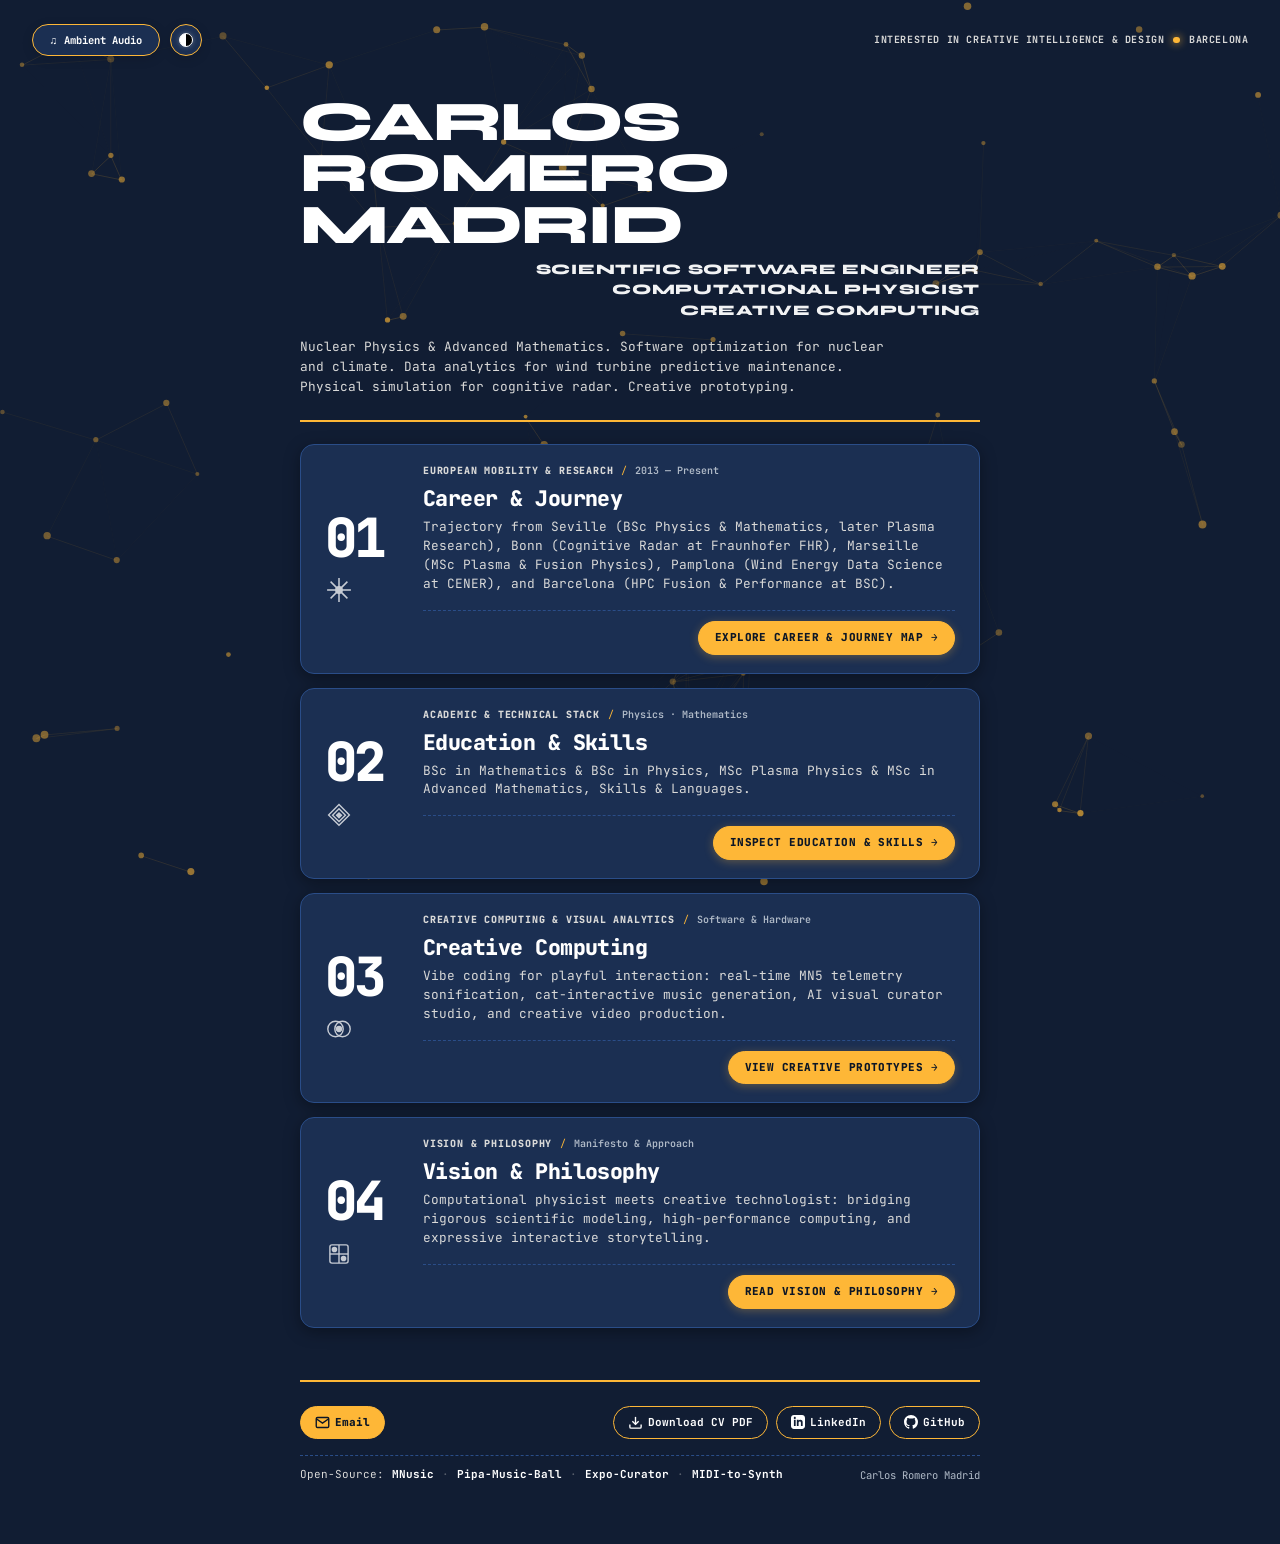
==== commit c4c9a0f5: "feat: generalize chapter 04 to vision and philosophy methods" ====
--- a/builder.html
+++ b/builder.html
@@ -198,7 +198,7 @@
         </div>
       </article>
 
-      <!-- CHAPTER 04: COVER LETTER TO DAV GROUP -->
+      <!-- CHAPTER 04: VISION & PHILOSOPHY -->
       <article class="editorial-card" onclick="openSectionModal('modal-cover-letter')">
         <div class="card-grid-inner">
           <div class="card-num-col">
@@ -214,16 +214,16 @@
           </div>
           <div class="card-content-col">
             <div class="card-meta-line">
-              <span class="meta-tag">Vision & Statement</span>
+              <span class="meta-tag">Vision &amp; Philosophy</span>
               <span class="meta-bullet">/</span>
-              <span class="meta-period">Addressed to DAV Group</span>
-            </div>
-            <h2 class="card-title">Cover Letter</h2>
+              <span class="meta-period">Manifesto &amp; Approach</span>
+            </div>
+            <h2 class="card-title">Vision &amp; Philosophy</h2>
             <p class="card-desc">
-              Hi DAV team! It seems I am an artist who happens to have studied Physics &amp; Maths and who believes the best work happens with a lot of creativity involved. I’ve written this letter to give you a sense of who I am and what I can bring to the team. Hope you like it! ✨
+              Computational physicist meets creative technologist: bridging rigorous scientific modeling, high-performance computing, and expressive interactive storytelling.
             </p>
             <div class="card-action-row">
-              <span class="action-prompt-btn">Read Full Application Letter →</span>
+              <span class="action-prompt-btn">Read Vision &amp; Philosophy →</span>
             </div>
           </div>
         </div>
@@ -709,14 +709,14 @@
   </div>
 
   <!-- =========================================================
-       MODAL 04: COVER LETTER
+       MODAL 04: VISION & PHILOSOPHY
        ========================================================= -->
   <div class="modal-overlay" id="modal-cover-letter" onclick="handleOverlayClick(event, 'modal-cover-letter')">
     <div class="modal-panel">
       <div class="modal-header">
         <div class="modal-header-titles">
-          <span>04 · Vision &amp; Statement</span>
-          <h2>Cover Letter</h2>
+          <span>04 · Manifesto &amp; Approach</span>
+          <h2>Vision &amp; Philosophy</h2>
         </div>
         <button class="btn-close-modal" onclick="closeSectionModal('modal-cover-letter')" title="Close (or click outside)">✕</button>
       </div>
@@ -734,47 +734,47 @@
           </div>
 
           <div class="letter-recipient" id="letter-recipient">
-            <strong>To: Data Analytics and Visualization Group (DAV)</strong><br>
-            Barcelona Supercomputing Center (BSC-CNS)
+            <strong>To: Fellow Creators, Engineers &amp; Teams</strong><br>
+            Open to Collaborative Opportunities &amp; Technical Leadership
           </div>
 
           <div class="letter-subject" id="letter-subject">
-            Application to join the Data Analytics and Visualization Group
+            Vision &amp; Philosophy: Computational Rigor Meets Creative Expression
           </div>
 
           <div class="letter-body" id="letter-body">
-            <p>Dear Data Analytics & Visualization group,</p>
+            <p>Hi there! ✨</p>
 
             <p>
-              I am a <strong>Computational Physicist</strong> (Double Degree in Physics & Mathematics, MSc in Plasma Physics) and <strong>HPC Scientific Software Engineer</strong> in BSC's Performance Team. Daily, I deploy, couple, fix and optimize simulation workloads across different clusters. But I am more than what those roles can tell about me, I want to create, to be able to take the raw material and make it malleable to the public, to tell stories.
+              I am a <strong>Computational Physicist</strong> (Double Degree in Physics & Mathematics, MSc in Plasma Physics) and <strong>HPC Scientific Software Engineer</strong> at the Barcelona Supercomputing Center (BSC). My career has bridged mathematical formalism with real-world, high-stakes computational problems across supercomputing, energy, and aerospace engineering.
             </p>
 
             <p>
-              When creativity kicks in, I use my free time to do some independent creative computing. The idea is turning technical ideas into tangible realities:
+              Across diverse roles and European institutions, I have developed a unified methodology for tackling complex physical systems:
             </p>
 
             <ul class="letter-pillars-list">
               <li>
-                <strong>Music engine for MN5 (<a href="https://github.com/carrommad/mnusic" target="_blank" rel="noopener noreferrer" style="color:inherit; text-decoration:underline;">MNusic</a>) —</strong> A real-time music engine transforming live cluster telemetry into generative harmonic soundscapes and reactive particle fields. Much inspired by Brian Eno's works, I wondered how visitors could hear the pulse of computational science.
+                <strong>Non-Convex Multi-Dimensional Optimization (Cognitive Radar · Fraunhofer FHR) —</strong> Navigating non-convex, multimodal parameter spaces using heuristic search and simulated annealing. Designed non-planar radar antenna geometry in MATLAB to optimize radiation patterns and beam directivity under tight geometric constraints.
               </li>
               <li>
-                <strong>Cat orchestra (<a href="https://github.com/carrommad/pipa-music-ball" target="_blank" rel="noopener noreferrer" style="color:inherit; text-decoration:underline;">Pipa-Music-Ball</a>) —</strong> While away from home, I always wondered what my cat Pipa was doing. I had this thought of using a microcontroller to capture movement data of a toy she liked, then mapping feline motion vectors to microtonal audio scales, proving that sensor physicalization can be tactile and playful.
+                <strong>Industrial Data Science &amp; Sensor Anomaly Detection (Renewable Energy · CENER) —</strong> Building end-to-end Python pipelines to analyze high-frequency SCADA time-series telemetry from offshore wind farms. Engineered predictive classification models with Scikit-Learn and Pandas to anticipate mechanical degradation and optimize turbine maintenance.
               </li>
               <li>
-                <strong>Preparing an exhibition (<a href="https://github.com/carrommad/expo-curator" target="_blank" rel="noopener noreferrer" style="color:inherit; text-decoration:underline;">Expo-Curator</a>) —</strong> I was contacted to do a photo exhibition for the first time and this drove me crazy. Creating beautiful compositions out of thousands of photos becomes a difficult art. I created this open-source gallery staging platform automating artwork classification, catalog layout, and exhibition wall geometry for scientific dissemination spaces that helps you focus on what matters, the photos!
+                <strong>Particle Tracking &amp; Symplectic Integration (HPC Plasma Physics · Seville &amp; BSC) —</strong> Developing high-order symplectic particle integrators to trace charged particle trajectories and loss cones through turbulent magnetic fields. Translating kinetic and magnetohydrodynamic (MHD) equations into scalable parallel diagnostics.
               </li>
             </ul>
 
             <p>
-              Treating LLMs and agentic pair-programming as fluid thinking partners allows me to transition without friction between C++/Fortran HPC kernels, microcontroller firmware, browser Web Audio synthesis, and Adobe After Effects procedural visual essays.
+              Treating agentic workflows and LLMs as fluid thinking partners enables seamless transitions between C++/Fortran HPC kernels, microcontroller firmware, and interactive web tools.
             </p>
 
             <p>
-              Being grateful to have followed some of your workshops and tracked your work, whether it is scientific storytelling, interactive visualization or creative intelligence, I believe my background and skills put me in a sweet intersection where my computational physics grounding, digital twin workflows, and sensory media experiments belong.
+              Whether profiling parallel efficiency on Tier-0 supercomputers (MN5, LUMI), modeling complex physical dynamics, or designing interactive tools, my goal remains constant: pairing mathematical rigor with clear, compelling delivery.
             </p>
 
             <p>
-              It would be lovely to, at some point, attend your workshops not from the audience but presenting a new idea from the Creative Intelligence Lab or to co-engineer data installations for the public to enjoy.
+              I am always keen to collaborate with teams pushing the boundaries of simulation, data science, and scientific computing.
             </p>
 
 
@@ -782,12 +782,12 @@
 
           <div class="letter-signoff">
             <div>
-              <div id="letter-signoff-greeting" style="font-weight:700; color:var(--bw-text-muted);">Sincerely and with great enthusiasm,</div>
+              <div id="letter-signoff-greeting" style="font-weight:700; color:var(--bw-text-muted);">Looking forward to creating together,</div>
               <div id="letter-signoff-name" style="font-size:18px; font-weight:800; color:var(--bw-text); margin-top:4px;">Carlos Romero Madrid</div>
             </div>
-            <a href="pdfs/cool-letter.pdf" target="_blank" class="btn-hero btn-hero-primary" download="cool-letter.pdf">
-              <svg width="14" height="14" viewBox="0 0 24 24" fill="none" stroke="currentColor" stroke-width="2"><path d="M21 15v4a2 2 0 0 1-2 2H5a2 2 0 0 1-2-2v-4"></path><polyline points="7 10 12 15 17 10"></polyline><line x1="12" y1="15" x2="12" y2="3"></line></svg>
-              Download Letter PDF
+            <a href="mailto:carrommad@gmail.com?subject=Collaborating%20together&body=Hi%20Carlos%2C%0A" class="btn-hero btn-hero-primary">
+              <svg width="14" height="14" viewBox="0 0 24 24" fill="none" stroke="currentColor" stroke-width="2"><path d="M4 4h16c1.1 0 2 .9 2 2v12c0 1.1-.9 2-2 2H4c-1.1 0-2-.9-2-2V6c0-1.1.9-2 2-2z"></path><polyline points="22,6 12,13 2,6"></polyline></svg>
+              Get in Touch
             </a>
           </div>
         </article>
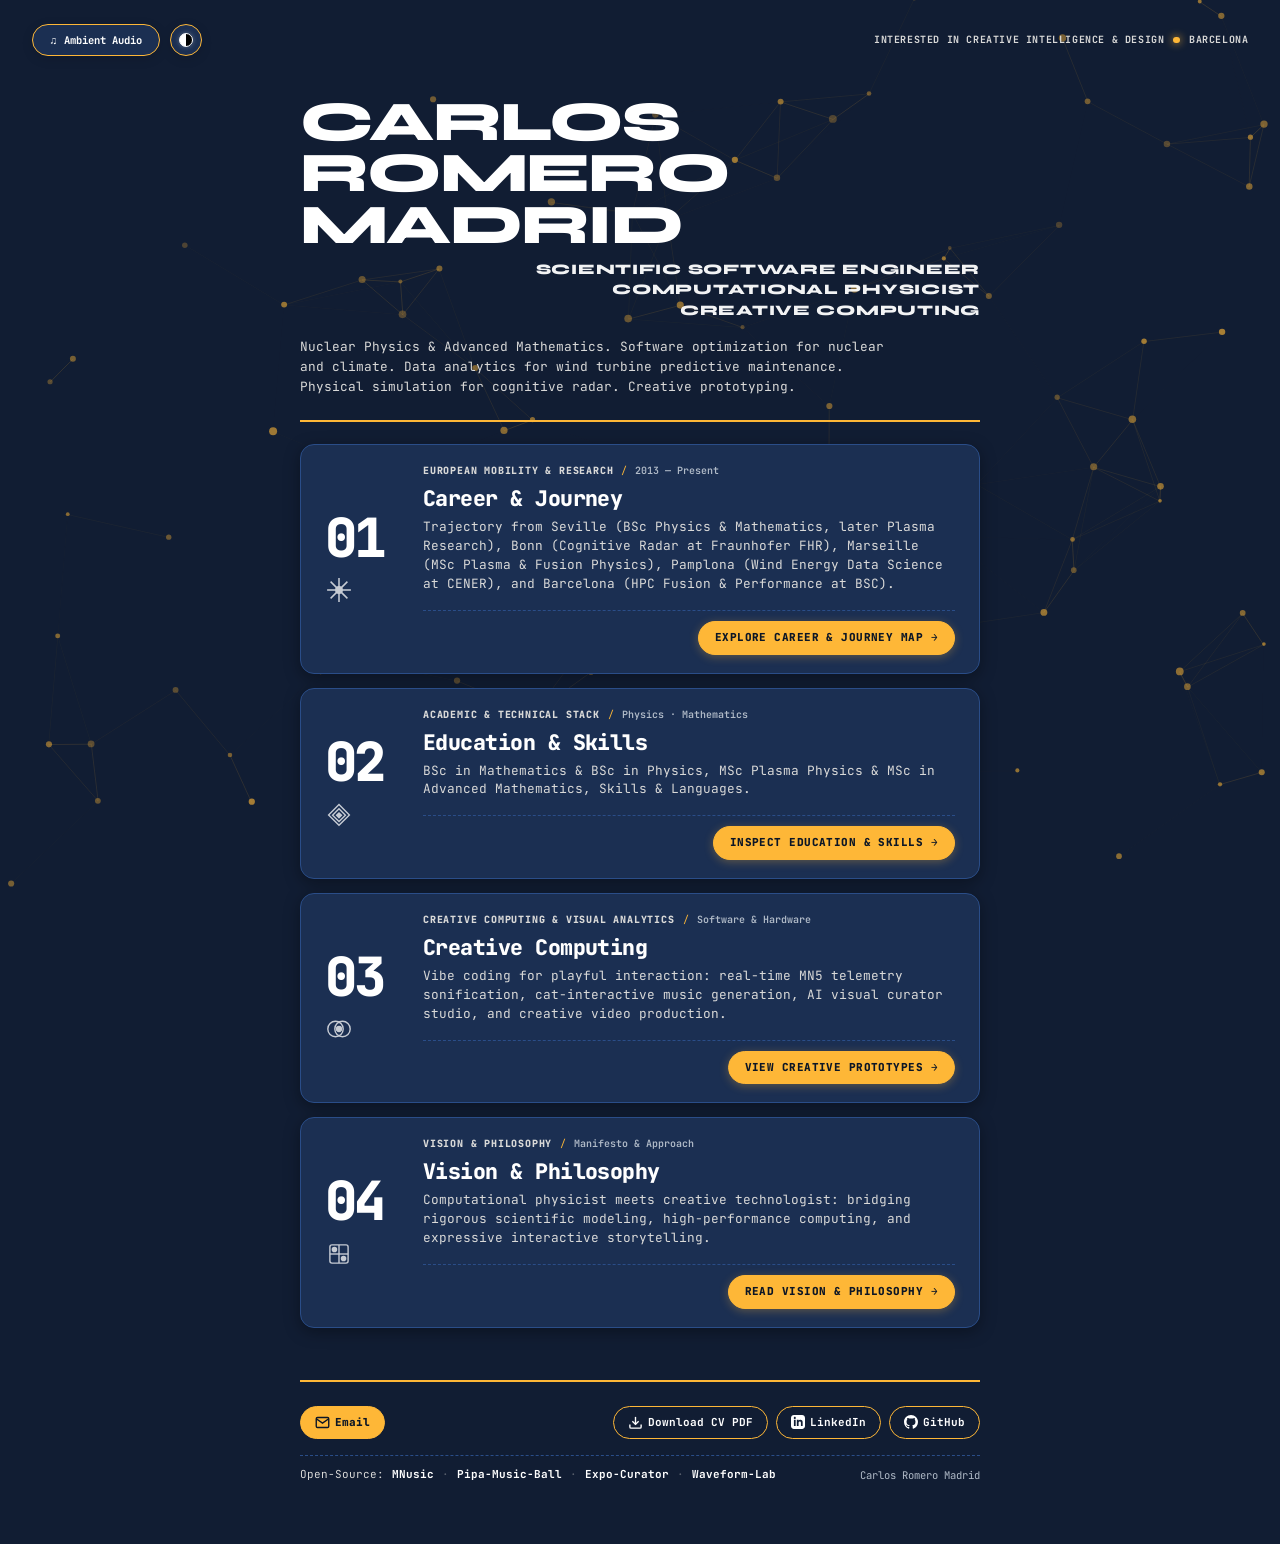
==== commit 2e64542d: "fix(links): update footer open-source link from midi-to-synth to waveform-lab" ====
--- a/builder.html
+++ b/builder.html
@@ -289,7 +289,7 @@
           <span class="footer-sep">·</span>
           <a href="https://github.com/carrommad/expo-curator" target="_blank" rel="noopener noreferrer">Expo-Curator</a>
           <span class="footer-sep">·</span>
-          <a href="https://github.com/carrommad/midi-to-synth" target="_blank" rel="noopener noreferrer">MIDI-to-Synth</a>
+          <a href="https://github.com/carrommad/waveform-lab" target="_blank" rel="noopener noreferrer">Waveform-Lab</a>
         </div>
         <div class="footer-copyright">
           <span>Carlos Romero Madrid</span>
